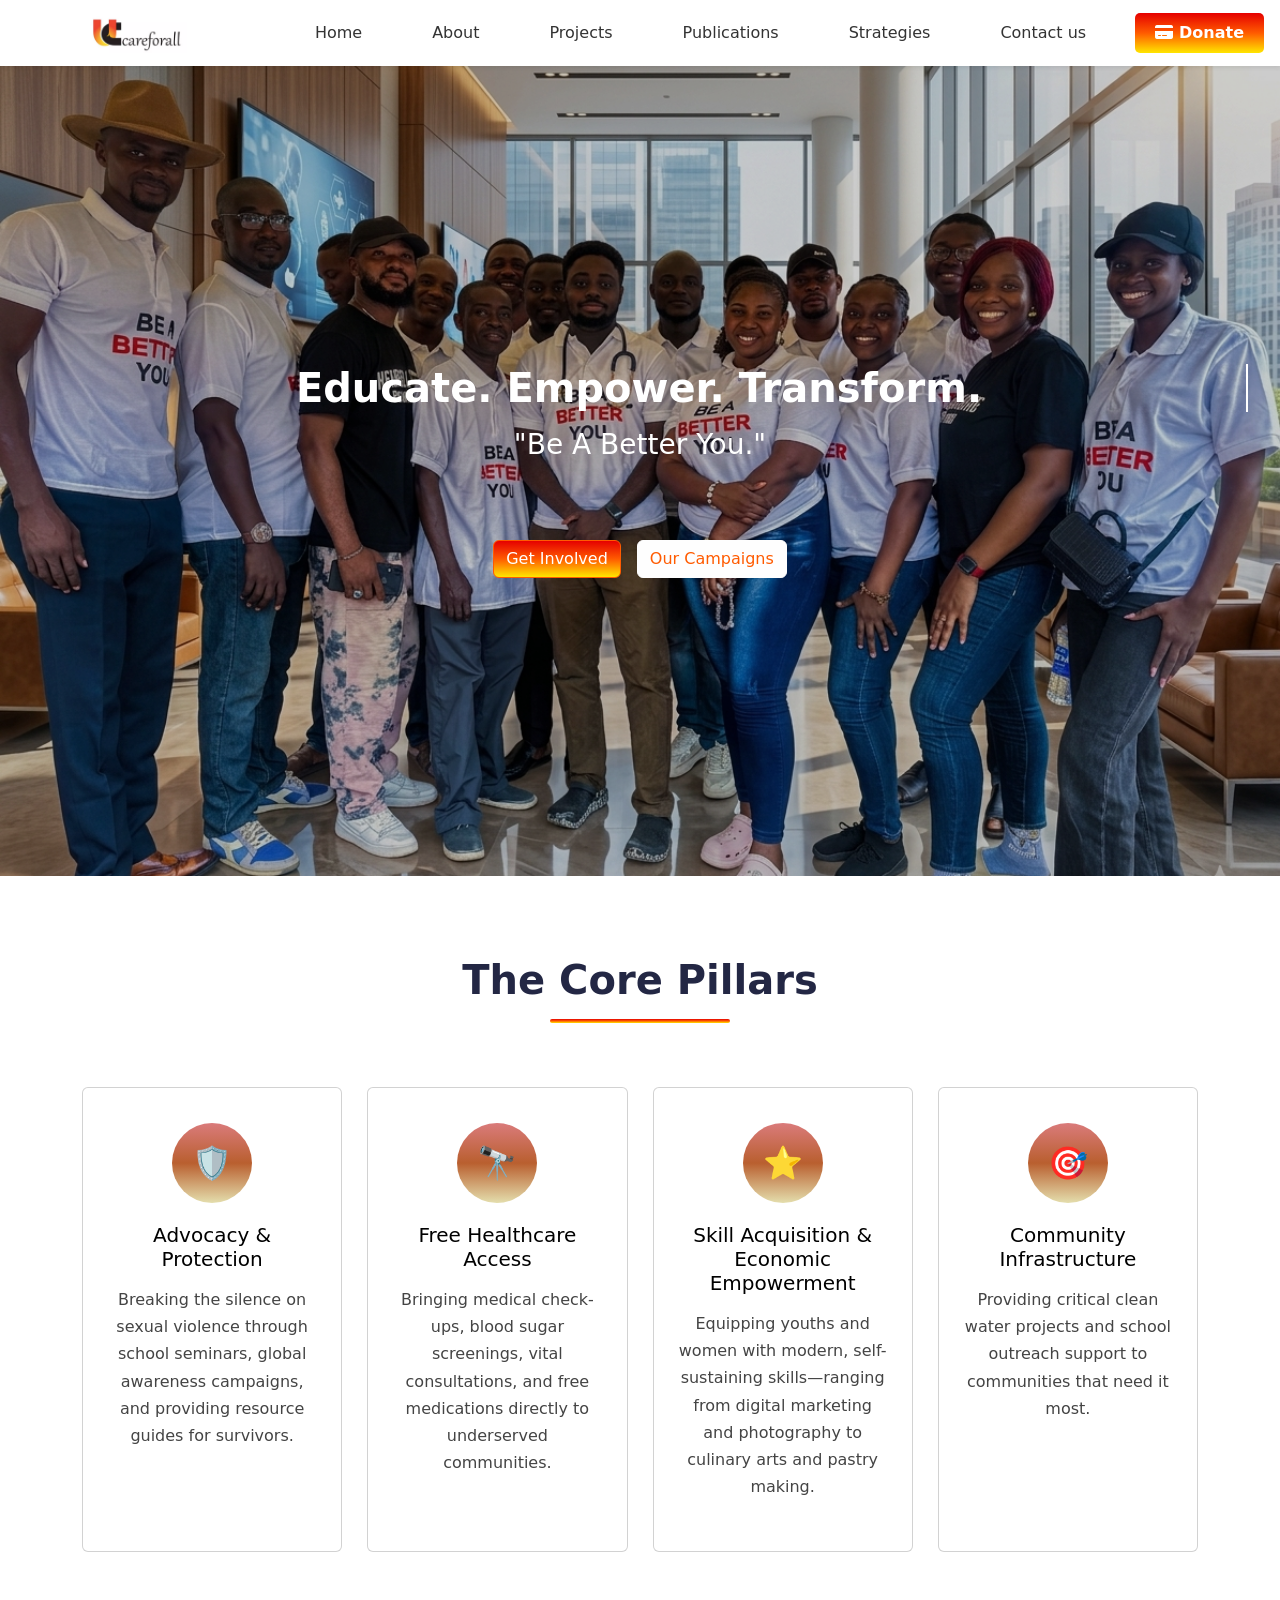
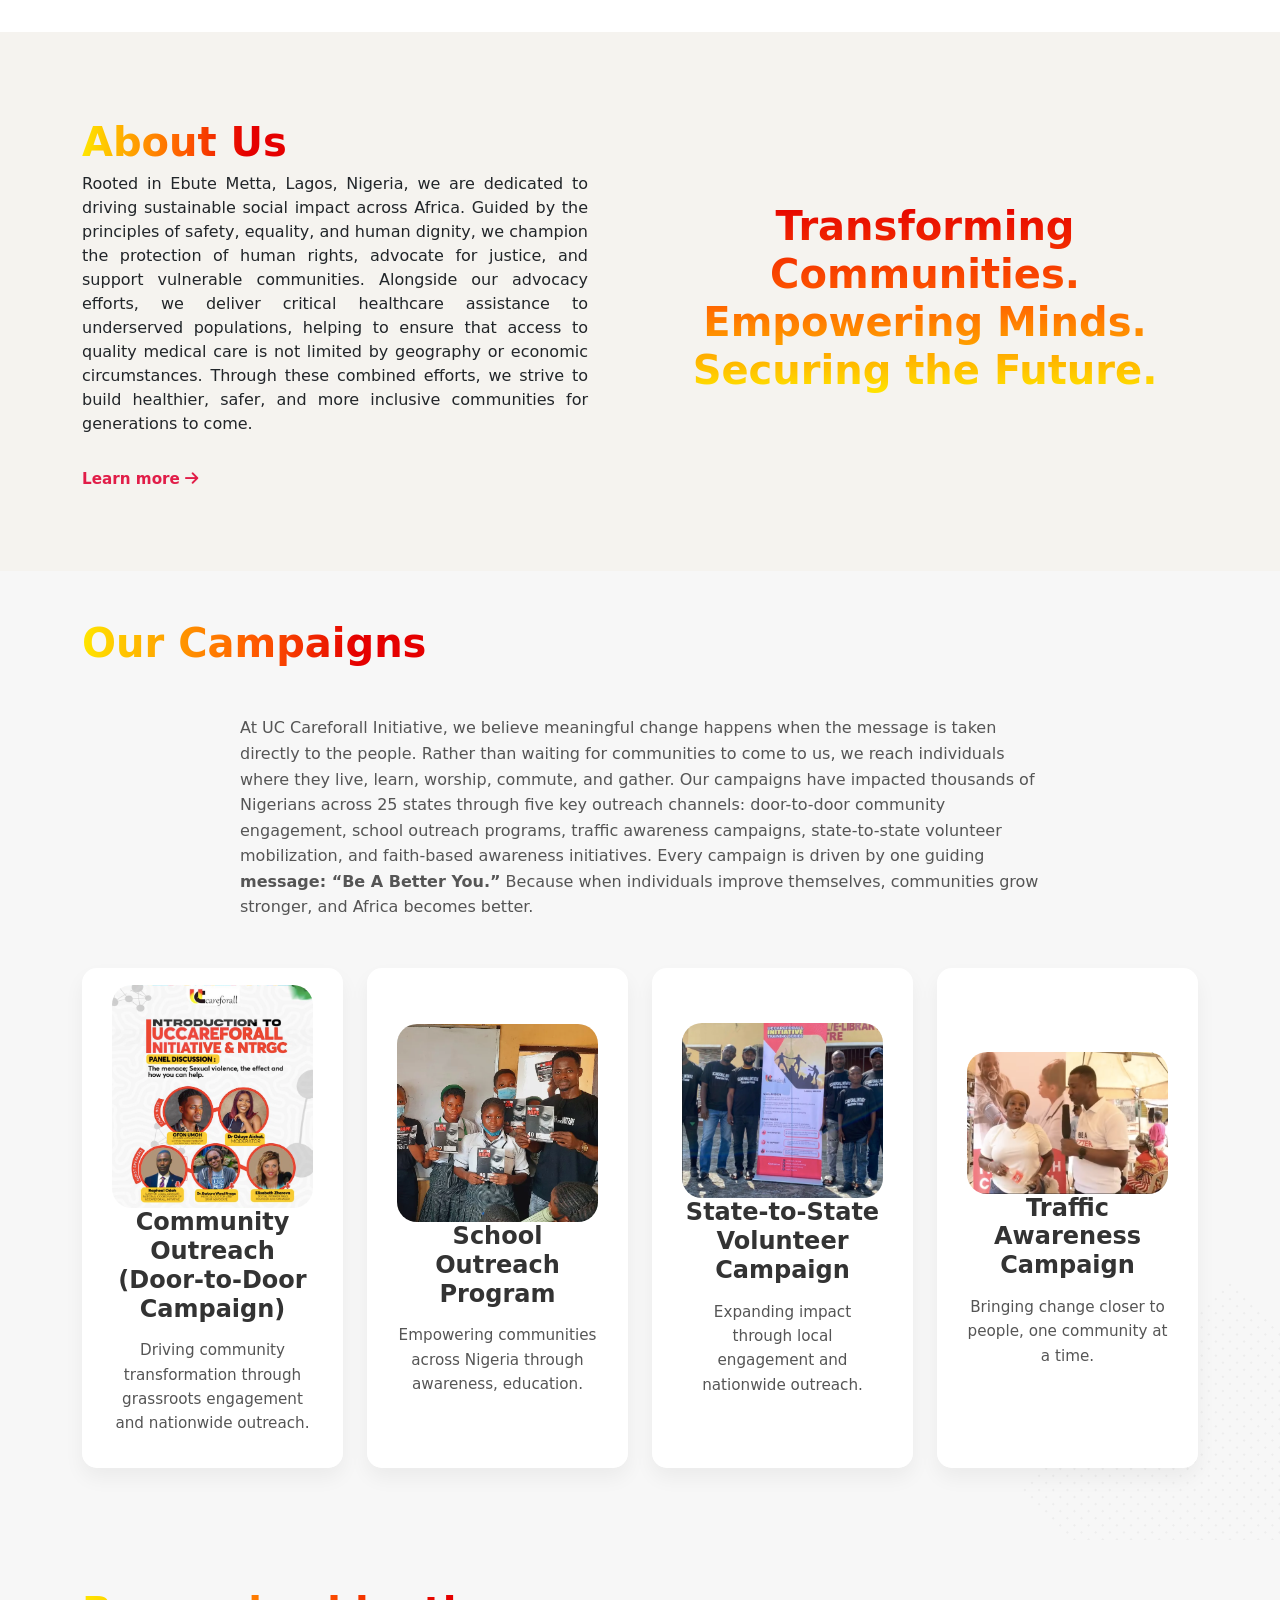
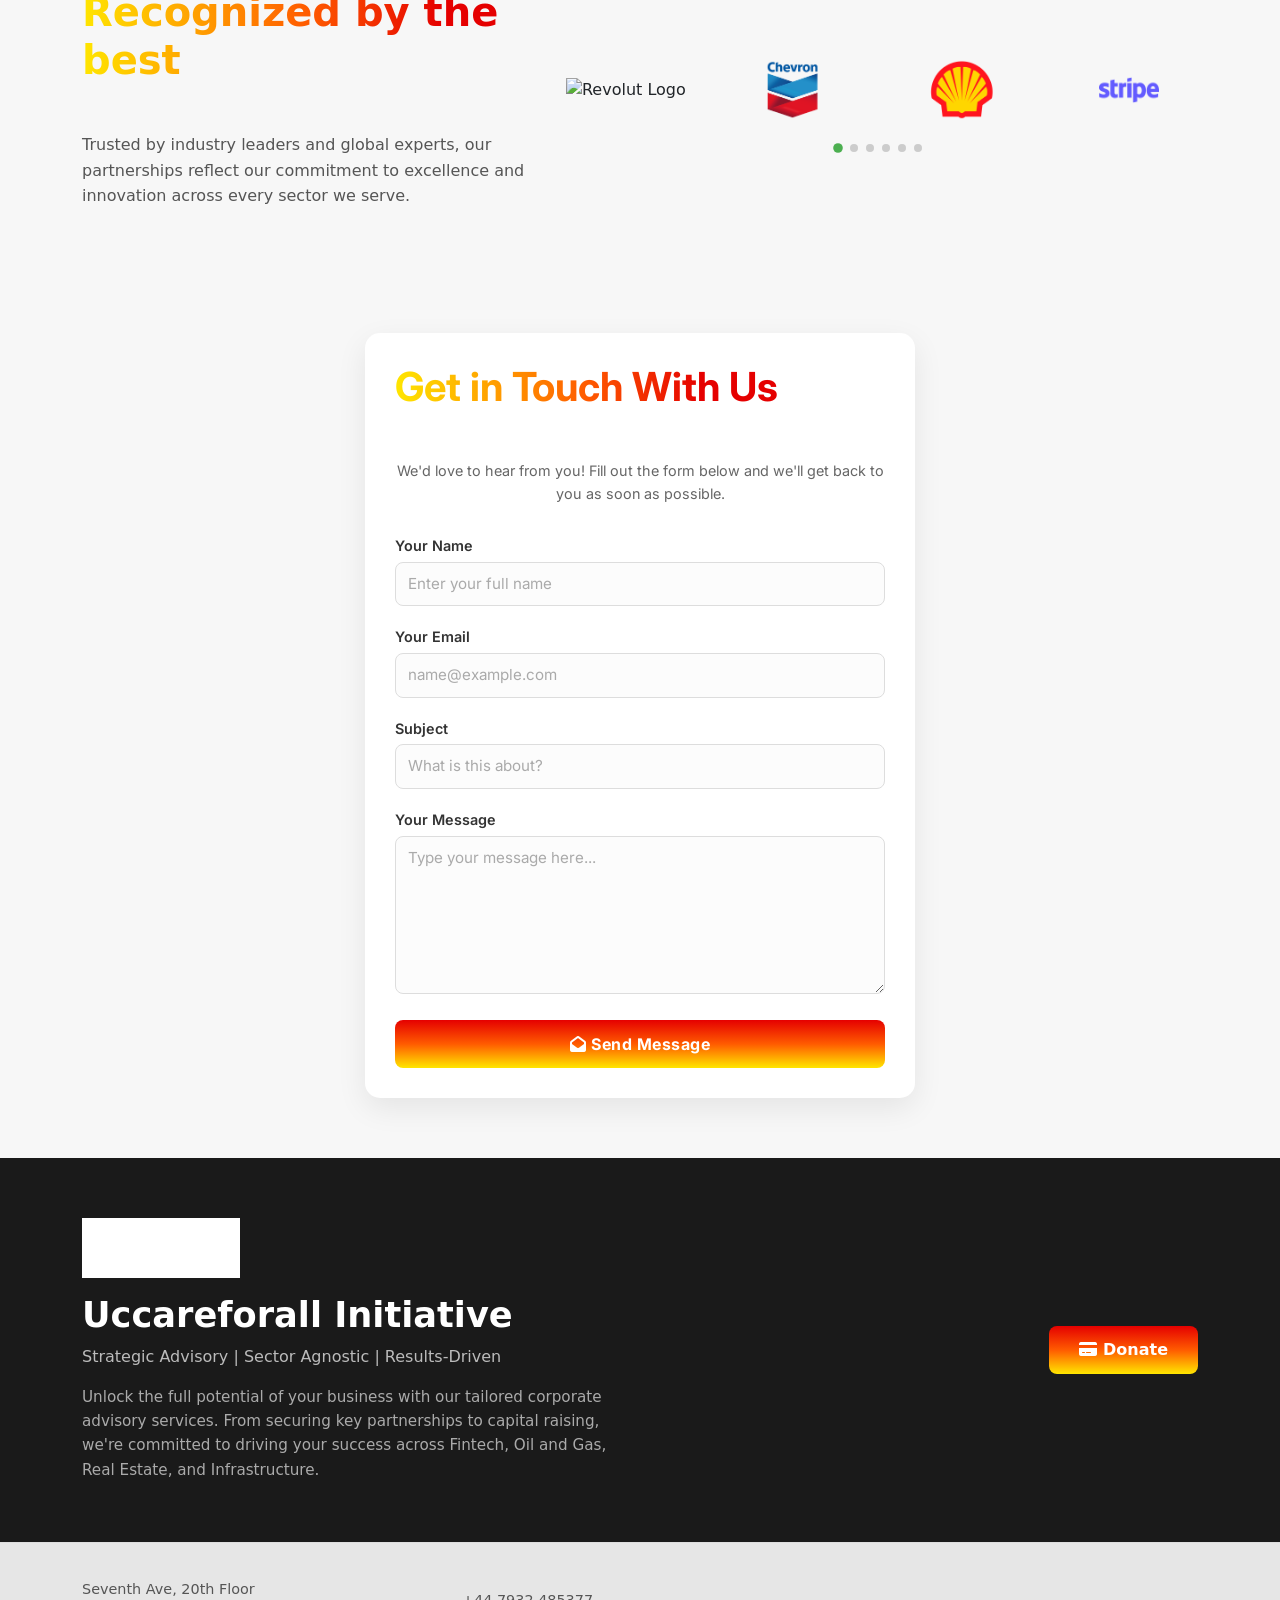
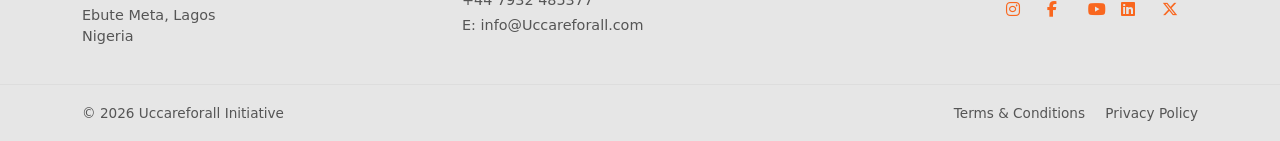
==== index.html @ 4bcb8eb2 "Initial commit" ====
<!DOCTYPE html>
<html lang="en">
<head>
  <meta charset="UTF-8" />
  <meta name="viewport" content="width=device-width, initial-scale=1.0" />
  <title>Uccareforall initiative</title>
  <link rel="stylesheet" href="./assets/css/uccare.css">
  <link href="https://cdn.jsdelivr.net/npm/bootstrap@5.3.3/dist/css/bootstrap.min.css" rel="stylesheet">
  <link href="https://fonts.googleapis.com/css2?family=Inter:wght@400;600;700&display=swap" rel="stylesheet">
  <link rel="stylesheet" href="https://cdnjs.cloudflare.com/ajax/libs/font-awesome/6.5.2/css/all.min.css" integrity="sha512-SnH5WK+bZxgPHs44uWIX+LLJAJ9/2PkPKZ5QiAj6Ta86w+fsb2TkcmfRyVX3pBnMFcV7oQPJkl9QevSCWr3W6A==" crossorigin="anonymous" referrerpolicy="no-referrer" />
  <style>
  </style>
</head>
<body>
   <nav class="navbar navbar-expand-lg navbar-light bg-white shadow-sm sticky-top position-relative">
    <div class="container">
      <a class="navbar-brand" href="#">
        <img src="assets/images/uc-logo.png" alt="Uccareforall Logo">
      </a>
      <button class="navbar-toggler" type="button" data-bs-toggle="collapse" data-bs-target="#navbarNav" aria-controls="navbarNav" aria-expanded="false" aria-label="Toggle navigation">
        <span class="navbar-toggler-icon"></span>
      </button>
      <div class="collapse navbar-collapse" id="navbarNav">
        <ul class="navbar-nav mx-auto mb-2 mb-lg-0">
          <li class="nav-item"><a class="nav-link" href="#">Home</a></li>
          <li class="nav-item"><a class="nav-link" href="./pages/about-us.html">About</a></li>
          <li class="nav-item"><a class="nav-link" href="./pages/projects.html">Projects</a></li>
          <li class="nav-item"><a class="nav-link" href="#">Publications</a></li>
          <li class="nav-item"><a class="nav-link" href="#">Strategies</a></li>
          <li class="nav-item"><a class="nav-link" href="#">Contact us</a></li>
          
        </ul>
      </div>
      <div class="navbar-right d-none d-lg-block">
        <a href="#" class="btn btn-danger"><i class="fa fa-credit-card" aria-hidden="true" style="color: #fff;" ></i> Donate</a>
      </div>
    </div>
  </nav>

  <section class="hero d-flex flex-column justify-content-center align-items-center">
    <h1>Educate. Empower. Transform.</h1>
    <h3>"Be A Better You."</h3>
    <!-- <p>Building resilient, safe, and empowered communities across Africa through advocacy, healthcare, and sustainable skill acquisition.</p> -->
    <div class="d-flex gap-3" style="margin-top: 70px;">
      <a href="#" class="btn btn-primary">Get Involved</a>
      <a href="#" class="btn btn-outline-primary">Our Campaigns</a>
    </div>
  </section>

  <!-- Core Pillars --> 

<section class="goals-section">
    <div class="container">

        <h2 class="section-title">
            The Core Pillars
        </h2>

        <div class="cards-grid">

            <div class="card">
                <div class="icon">🛡️</div>
                <h3 class="core-head">Advocacy & Protection</h3>
                <p>
                    Breaking the silence on sexual violence through school seminars,
                     global awareness campaigns, and providing resource guides for survivors.
                </p>
            </div>

            <div class="card">
                <div class="icon">🔭</div>
                <h3 class="core-head">Free Healthcare Access</h3>
                <p>
                   Bringing medical check-ups, blood sugar screenings, vital consultations, 
                   and free medications directly to underserved communities.
                </p>
            </div>

            <div class="card">
                <div class="icon">⭐</div>
                <h3 class="core-head">Skill Acquisition & Economic Empowerment</h3>
               <p>
                    Equipping youths and women with modern, self-sustaining skills—ranging 
                    from digital marketing and photography to culinary arts and pastry making.
                </p>
            </div>

            <div class="card">
                <div class="icon">🎯</div>
                <h3 class="core-head">Community Infrastructure</h3>
                <p>
                    Providing critical clean water projects and 
                    school outreach support to communities that need it most.
                </p>
            </div>

        </div>

    </div>
</section>

<!-- About Section -->
<section class="about-us-section" id="about-us-section">
    <div class="container">
        <div class="row">
            <div class="col-lg-6 d-flex align-items-center">
                <div class="about-content">
                    <small class="about-title">About Us</small>   
                    <div id="initial-about-content"> 
                        <p class="about-text">
                            Rooted in Ebute Metta, Lagos, Nigeria, we are dedicated to driving sustainable social impact across Africa. Guided by the principles of safety, equality, and human dignity, 
                            we champion the protection of human rights, advocate for justice, and support vulnerable communities. Alongside our advocacy efforts, we deliver critical healthcare assistance to underserved populations, helping to ensure that access to quality medical care is not limited by geography or economic circumstances. Through these combined efforts, we strive to build healthier, safer, and more inclusive communities for generations to come.
                        </p>
                        <a href="./pages/about-us.html" class="learn-more-link" id="learn-more-btn">Learn more <i class="fas fa-arrow-right"></i></a>
                    </div>

                </div>
            </div>
            <div class="col-lg-6 d-flex align-items-center justify-content-center text-center about-pattern-column">
                <h2 class="gradient-text">Transforming Communities.<br>Empowering Minds.<br> Securing the Future.</h2>
                


            </div>
        </div>
    </div>
</section>

<section class="our-solutions-section py-5" id="Our-Solutions">
    <div class="container">
        <h2 class="our-services-title text-center">Our Campaigns</h2>
        <p class="solutions-description text-justify mx-auto mb-5">
           At UC Careforall Initiative, we believe meaningful change happens when the message is taken directly to the people. Rather than waiting for communities to come to us, we reach individuals where they live, learn, worship, commute, and gather.
Our campaigns have impacted thousands of Nigerians across 25 states through five key outreach channels: door-to-door community engagement, school outreach programs, traffic awareness campaigns, state-to-state volunteer mobilization, and faith-based awareness initiatives.
Every campaign is driven by one guiding <strong>message: “Be A Better You.”</strong> Because when individuals improve themselves, communities grow stronger, and Africa becomes better.
        </p>

        <div class="solutions-cards-grid row justify-content-center g-4">
           
            <div class="col-lg-3 col-md-6 mb-4">
                <div class="solution-card">
                    <div class="solution-card-inner">
                        <div class="solution-card-front">
                            <div class="solution-image-wrapper">
                                <img src="./assets/images/1.1.png" alt="Laptop Screen 1" class="solution-image">
                            </div>
                            <h3 class="solution-card-heading">Community Outreach (Door-to-Door Campaign)</h3>
                            <p class="solution-card-summary">
                                Driving community transformation through grassroots engagement and nationwide outreach.
                            </p>
                        </div>
                        <div class="solution-card-back">
                            <h3 class="solution-card-heading-back">Community Outreach</h3>
                            <p class="solution-card-detailed">
                              Our door-to-door community outreach brings awareness and education directly into homes. Field teams engage families and individuals within neighbourhoods, delivering impactful 
                              messages on violence prevention, personal development, and community empowerment.
                             No community is too remote, and no household is too small. We meet people where they are to create meaningful, personal connections that inspire change.
                            </p>
                            <!-- <a href="#" class="solution-learn-more-back">Learn More <i class="fas fa-arrow-right"></i></a> -->
                        </div>
                    </div>
                </div>
            </div>

            
            <div class="col-lg-3 col-md-6 mb-4">
                <div class="solution-card">
                    <div class="solution-card-inner">
                        <div class="solution-card-front">
                            <div class="solution-image-wrapper">
                                <img src="./assets/images/1.2.png" alt="Laptop Screen 2" class="solution-image">
                            </div>
                            <h3 class="solution-card-heading">School Outreach Program</h3>
                            <p class="solution-card-summary">
                               Empowering communities across Nigeria through awareness, education.
                            </p>
                        </div>
                        <div class="solution-card-back">
                            <h3 class="solution-card-heading-back">School Outreach Program</h3>
                            <p class="solution-card-detailed">
                                At UC Careforall, we believe that transformation begins with education. Our school outreach program delivers awareness, mentorship, and empowerment directly to students across Nigeria.
                                Each visit includes the distribution of essential learning materials such as school bags, books, pens, and educational 
                                resources—helping to equip students with the tools they need to learn, grow, and build a brighter future.
                            </p>
                            <!-- <a href="#" class="solution-learn-more-back">Learn More <i class="fas fa-arrow-right"></i></a> -->
                        </div>
                    </div>
                </div>
            </div>

            
            <div class="col-lg-3 col-md-6 mb-4">
                <div class="solution-card">
                    <div class="solution-card-inner">
                        <div class="solution-card-front">
                            <div class="solution-image-wrapper">
                                <img src="./assets/images/1.3.png" alt="Laptop Screen 3" class="solution-image">
                            </div>
                            <h3 class="solution-card-heading">State-to-State Volunteer Campaign</h3>
                            <p class="solution-card-summary">
                               Expanding impact through local engagement and nationwide outreach.
                            </p>
                        </div>
                        <div class="solution-card-back">
                            <h3 class="solution-card-heading-back">State-to-State Volunteer Campaign</h3>
                            <p class="solution-card-detailed">
                               This is one of our most ambitious initiatives. We mobilize and train volunteers across 25 states in Nigeria, 
                               equipping them with the tools and knowledge to carry the “Be A Better You” message back to their local communities.
                                United by a shared vision, these volunteers form a nationwide movement dedicated to positive change and social transformation.
                            </p>
                            <!-- <a href="#" class="solution-learn-more-back">Learn More <i class="fas fa-arrow-right"></i></a> -->
                        </div>
                    </div>
                </div>
            </div>

            <!-- Solution Card 4: Example (You can add more as needed) -->
            <div class="col-lg-3 col-md-6 mb-4">
                <div class="solution-card">
                    <div class="solution-card-inner">
                        <div class="solution-card-front">
                            <div class="solution-image-wrapper">
                                <img src="./assets/images/1.5.png" alt="Laptop Screen 4" class="solution-image">
                            </div>
                            <h3 class="solution-card-heading">Traffic Awareness Campaign</h3>
                            <p class="solution-card-summary">
                               Bringing change closer to people, one community at a time.
                            </p>
                        </div>
                        <div class="solution-card-back">
                            <h3 class="solution-card-heading-back">Traffic Awareness Campaign</h3>
                            <p class="solution-card-detailed">
                               Our traffic awareness campaign takes our message to the streets, engaging commuters, motorists, and pedestrians at busy intersections across Nigerian cities.
                               Through direct engagement, we spread awareness on violence prevention, civic responsibility, 
                                and community empowerment, reaching thousands of people daily with the “Be A Better You” message.
                            </p>
                            <a href="#" class="solution-learn-more-back">Learn More <i class="fas fa-arrow-right"></i></a>
                        </div>
                    </div>
                </div>
            </div>

        </div>
    </div>
</section>



<!-- <section class="industries-we-serve-section py-5">
    <div class="custom-content-wrapper">
         <small class="text-uppercase text-muted industries-badge">Industries We Serve</small>
        <div class="text-center mb-5">
           
            <h2 class="our-services-title">Strategic Partnerships Across Sectors</h2>
        </div>

        <div class="industry-cards-grid-layout" id="industryCardsContainer">
            <div class="industry-card">
                <img src="assets/images/oil-and-gas.jpg" alt="Real Estate Icon" class="industry-icon">
                <span class="industry-name">Oil and Gas</span>
            </div>
            <div class="industry-card">
                <img src="assets/images/mining.jpeg" alt="Real Estate Icon" class="industry-icon">
                <span class="industry-name">Mining</span>
            </div>
            <div class="industry-card">
                <img src="assets/images/real-estate.jpg" alt="Real Estate Icon" class="industry-icon">
                <span class="industry-name">Real Estate</span>
            </div>
            <div class="industry-card">
                <img src="assets/images/fintech.jpg" alt="Fintech Icon" class="industry-icon">
                <span class="industry-name">Fintech</span>
            </div>
            <div class="industry-card">
                <img src="assets/images/Logistics-Infras.jpg" alt="Infrastructure Icon" class="industry-icon">
                <span class="industry-name">Logistics & Infrastructure</span>
            </div>
            <div class="industry-card">
                <img src="assets/images/Renewables.jpeg" alt="Infrastructure Icon" class="industry-icon">
                <span class="industry-name">Renewables</span>
            </div>
        </div>

        <div class="text-center mt-5">
            <a href="#" class="sector-agnostic-link">Our Sector-Agnostic Approach</a>
        </div>
    </div>
</section> -->





<!--  -->

<section class="recognized-by-best-section py-5">
    <div class="container">
        <div class="row align-items-center">
            <div class="col-lg-5 text-section mb-4 mb-lg-0">
                
                <h2 class="our-services-title">Recognized by the best</h2>
                <p class="recognized-description">
                    Trusted by industry leaders and global experts, our partnerships reflect our commitment to excellence
                    and innovation across every sector we serve.
                </p>
            </div>
            <div class="col-lg-7 carousel-section">
                <div class="logo-carousel">
                    <div class="carousel-item-logo">
                        <img src="assets/images/revolute.png" alt="Revolut Logo" class="img-fluid">
                    </div>
                    <div class="carousel-item-logo">
                        <img src="assets/images/Chevron-Logo.png" alt="Chevron Logo" class="img-fluid">
                    </div>
                    <div class="carousel-item-logo">
                        <img src="assets/images/Shell-Logo.png" alt="Shell Logo" class="img-fluid">
                    </div>
                    <div class="carousel-item-logo">
                        <img src="assets/images/stripe-logo.png" alt="Stripe Logo" class="img-fluid">
                    </div>
                    </div>
                <div class="carousel-dots d-flex justify-content-center mt-4">
                    <span class="dot active"></span>
                    <span class="dot"></span>
                    <span class="dot"></span>
                    <span class="dot"></span>
                    <span class="dot"></span>
                    <span class="dot"></span>
                </div>
            </div>
        </div>
    </div>
</section>

<section class="contact-us-section">
    <div class="contact-container">
        <h2 class="our-services-title">Get in Touch With Us</h2>
        <p class="contact-subtitle">We'd love to hear from you! Fill out the form below and we'll get back to you as soon as possible.</p>

        <form class="contact-form" action="#" method="POST">
            <div class="form-group">
                <label for="name">Your Name</label>
                <input type="text" id="name" name="name" placeholder="Enter your full name" required>
            </div>

            <div class="form-group">
                <label for="email">Your Email</label>
                <input type="email" id="email" name="email" placeholder="name@example.com" required>
            </div>

            <div class="form-group">
                <label for="subject">Subject</label>
                <input type="text" id="subject" name="subject" placeholder="What is this about?" required>
            </div>

            <div class="form-group">
                <label for="message">Your Message</label>
                <textarea id="message" name="message" rows="6" placeholder="Type your message here..." required></textarea>
            </div>

            <button type="submit" class="submit-button"><i class="fa fa-envelope-open" aria-hidden="true" style="color: #fff;"></i> Send Message</button>
        </form>
    </div>
</section>

<footer class="main-footer">
    <div class="container">
        <div class="row align-items-center">
            <div class="col-lg-8 footer-left-content">
                <img src="./assets/images/uc-logo.png" alt="Uccareforall Logo" class="footer-logo mb-3">
                <h4 class="footer-company-name mb-2">Uccareforall Initiative</h4>
                <p class="footer-tagline mb-3">Strategic Advisory | Sector Agnostic | Results-Driven</p>
                <p class="footer-description mb-4 mb-lg-0">
                    Unlock the full potential of your business with our tailored corporate advisory services.
                    From securing key partnerships to capital raising, we're committed to driving your success
                    across Fintech, Oil and Gas, Real Estate, and Infrastructure.
                </p>
            </div>
             <div class="col-lg-4 footer-right-content d-flex justify-content-center justify-content-lg-end">
                <button class=" footer-schedule-btn"><i class="fa fa-credit-card" aria-hidden="true" style="color: #fff;" ></i> Donate</button>
            </div> 

        
        </div>
    </div>
</footer>

<div class="sub-footer">
    <div class="container">
        <div class="row align-items-center py-3">
            <div class="col-md-4 mb-3 mb-md-0">
                <p class="footer-contact-info mb-1">Seventh Ave, 20th Floor</p>
                <p class="footer-contact-info mb-0">Ebute Meta, Lagos</p>
                <p class="footer-contact-info mb-0">Nigeria</p>
            </div>
            <div class="col-md-4 mb-3 mb-md-0">
                <p class="footer-contact-info mb-1">+44 7932 485377</p>
                <p class="footer-contact-info mb-0">E: info@Uccareforall.com</p>
            </div>
            <div class="col-md-4 d-flex justify-content-center justify-content-md-end">
               <div class="social-icons">
                <a href="#" class="social-icon-link me-2"><i style="color: #f9671f;" class="fa-brands fa-instagram"></i></a>
                    <a href="#" class="social-icon-link me-2"><i style="color: #f9671f;" class="fa-brands fa-facebook-f"></i></a>
                    <a href="#" class="social-icon-link"><i style="color: #f9671f;;" class="fa-brands fa-youtube"></i></a>
                    <a href="#" class="social-icon-link me-2"><i style="color:#f9671f; " class="fa-brands fa-linkedin"></i></a>
                    <a href="#" class="social-icon-link me-2"><i style="color: #f9671f;;" class="fa-brands fa-x-twitter"></i></a> 
                    
                </div>
            </div>
        </div>
    </div>
</div>

<div class="copyright-bar">
    <div class="container d-flex flex-column flex-md-row justify-content-between align-items-center py-2">
        <p class="mb-0">&copy; <span id="year"></span> Uccareforall Initiative</p>
        <p class="mb-0">
            <a href="#" class="copyright-link me-3">Terms & Conditions</a>
            <a href="#" class="copyright-link">Privacy Policy</a>
        </p>
    </div>
</div>

  <script src="https://cdn.jsdelivr.net/npm/bootstrap@5.3.3/dist/js/bootstrap.bundle.min.js"></script>
  <script src="./assets/Js/script.js"></script> 
</body>
</body>
</html>
---- assets/css/uccare.css ----
html {
    scroll-behavior: smooth;
}

body {
      font-family: 'Inter', sans-serif;
      background: #fefefe;
      color: #333;
    }
    .navbar-brand img {
      height: 40px;
    }
    .hero {
      position: relative;
      background: url('../images/uc-medical/hero-1.png') center/cover no-repeat;
      color: white;
      text-align: center;
      padding: 10rem 2rem;
      min-height: 90vh;
      z-index: 1;
    }
       .hero::before {
      content: "";
      position: absolute;
      top: 0;
      left: 0;
      right: 0;
      bottom: 0;
      background: rgba(0, 0, 0, 0.2);
      z-index: -1;
    }
    .hero h1 {
      font-size: 2.5rem;
      font-weight: 700;
      margin-bottom: 1rem;
      white-space: nowrap;
      overflow: hidden;
      border-right: .05em solid white;
      width: 0;
      animation: typing 4s steps(50, end) forwards, blink-caret .75s step-end 4s 5;
    }
    @keyframes typing {
      from { width: 0 }
      to { width: 100% }
    }
    @keyframes blink-caret {
      0%, 100% { border-color: transparent }
      50% { border-color: white; }
    }
    .hero p {
      font-size: 1.1rem;
      max-width: 600px;
      margin: 0 auto 2rem auto;
    }
    .hero .btn-primary {
     background: linear-gradient(to bottom, #E50000 0%, #FF5B00 50%, #FFE600 100%);
      border-color: #FF5B00;
    }
    .hero .btn-primary:hover {
      background-color: black;
      border-color: #FF5B00;

    }
    .hero .btn-outline-primary {
      background-color: #fefefe;
      border-color: #fefefe;
      color: #FF5B00;
    }
    .hero .btn-outline-primary:hover {
      background-color: #FF5B00;
      color: white;
      border-color: #fefefe;

    }
    .navbar-collapse {
      justify-content: center;
    }
    .navbar-nav {
      gap: 1.5rem;
    }
    .navbar-right {
      position: absolute;
      right: 1rem;
    }

    /* Navbar Styling */
.navbar {
    padding-top: 15px; /* Adjust padding as needed */
    padding-bottom: 15px; /* Adjust padding as needed */
}

.navbar-brand img {
    height: 40px; /* Adjust your logo height */
}

/* Navbar links */
.navbar-nav .nav-item .nav-link {
    font-size: 1rem; /* Adjust font size as per your design */
    font-weight: 500; /* Medium weight for nav links */
    color: #333; /* Default link color (dark grey) */
    text-decoration: none; /* Remove default underline */
    position: relative; /* Essential for positioning pseudo-elements */
    display: inline-block; /* Essential for width calculation and margin/padding */
    padding: 8px 0; /* Add some vertical padding for space above/below underlines */
    margin: 0 15px; /* Horizontal spacing between nav items */
    transition: color 0.3s ease; /* Smooth color transition on hover */
}

/* Change color on hover */
.navbar-nav .nav-item .nav-link:hover {
    color: #FF5B00; /* Your brand red on hover */
}

/* Pseudo-elements for the animated lines */
.navbar-nav .nav-item .nav-link::after,
.navbar-nav .nav-item .nav-link::before {
    content: '';
    position: absolute;
    width: 100%;
    height: 2px; /* Thickness of the underline */
    background: linear-gradient(to right, #E50000 0%, #FF5B00 50%, #FFE600 100%); /* Gradient: your red to your green */
    
    transform: scaleX(0); /* Initially hidden */
    transition: transform 0.4s ease-out; /* Speed of the animation */
}

/* Bottom line */
.navbar-nav .nav-item .nav-link::after {
    bottom: 0; /* Place at the bottom of the link's padding box */
    left: 0;
    transform-origin: right; /* Starts expanding from the right */
}

/* Top line */
.navbar-nav .nav-item .nav-link::before {
    top: 0; /* Place at the top of the link's padding box */
    left: 0;
    transform-origin: left; /* Starts expanding from the left */
}

/* Animation on hover */
.navbar-nav .nav-item .nav-link:hover::after,
.navbar-nav .nav-item .nav-link:hover::before {
    transform: scaleX(1); /* Expands to full width */
}

/* Contact Us Button in Navbar */
.navbar-right .btn-danger {
    background: linear-gradient(to bottom, #E50000 0%, #FF5B00 50%, #FFE600 100%);
    color: #fff;
    padding: 8px 20px;
    border-radius: 5px;
    font-weight: 600;
    border: none;
    transition: background-color 0.3s ease;
}

.navbar-right .btn-danger:hover {
    background-color: #bf1a3e; /* Darker red on hover */
    color: #fff;
}

/* Responsive adjustments for Navbar */
@media (max-width: 991.98px) { /* For Bootstrap's 'lg' breakpoint and below */
    .navbar-nav {
        text-align: center; /* Center nav items when collapsed */
        margin-top: 15px;
        margin-bottom: 15px;
    }

    .navbar-nav .nav-item .nav-link {
        margin: 10px 0; /* Adjust vertical margin for stacked links */
        padding: 5px 0; /* Adjust vertical padding */
    }

    /* For collapsed menu, the underline might look better if it just appears
       or if you prefer to hide it, you can: */
    .navbar-nav .nav-item .nav-link::after,
    .navbar-nav .nav-item .nav-link::before {
        display: none; /* Hide animated underlines in collapsed menu */
    }

    .navbar-toggler:focus {
        box-shadow: none; /* Remove focus outline if desired */
    }
}


/* Mission statement  */

.container {
    width: min(1200px, 90%);
    margin: auto;
}

.goals-section {
    padding: 80px 0;
}

/* Header */
.section-title {
    text-align: center;
    font-size: 2.5rem;
    font-weight: 700;
    color: #232744;
    margin-bottom: 4rem;
    position: relative;
}

.section-title::after {
    content: "";
    width: 180px;
    height: 4px;
    background: linear-gradient(to bottom, #E50000 0%, #FF5B00 50%, #FFE600 100%);
    display: block;
    margin: 15px auto 0;
    border-radius: 10px;
}

/* Grid */

.cards-grid {
    display: grid;
    grid-template-columns: repeat(4, 1fr);
    gap: 25px;
}

@media (max-width: 992px) {
    .cards-grid {
        grid-template-columns: repeat(2, 1fr);
    }
}

@media (max-width: 576px) {
    .cards-grid {
        grid-template-columns: 1fr;
    }
}

/* Card */
.card {
    
    border: 1px solid #FF5B00;
    border-radius: 25px;
    padding: 35px 25px;
    text-align: center;
    /* background: linear-gradient(to bottom, #E50000 0%, #FF5B00 50%, #FFE600 100%); */
    transition: all 0.35s ease;
    cursor: pointer;
    /* color: grey; */
}

.card:hover {
    transform: translateY(-20px);
    box-shadow: 0 15px 25px rgba(0,0,0,0.12);
    background: linear-gradient(to bottom, #E50000 0%, #FF5B00 50%, #FFE600 100%); 
    /* background: #e8ebf4; */
    color: #fff;
}

.card:hover h3,
.card:hover p {
    color: inherit;
}

.card:hover h3{
    font-weight: 700;
}

.icon {
    width: 80px;
    height: 80px;
    margin: 0 auto 20px;
    border-radius: 50%;
    background: linear-gradient(to bottom, #da7b7b 0%, #b95f2f 50%, #e4dead 100%); 

    display: flex;
    align-items: center;
    justify-content: center;

    font-size: 2rem;
}

.card h3 {
    margin-bottom: 15px;
    color: black;
    font-size: 20px;
}

.card p,
.card li {
    line-height: 1.7;
    color: #444;
}

.card ul {
    list-style: none;
}
/* About section */

.about-us-section {
    background-color: #f5f3ef; /* Light beige background as in your original design */
    padding: 80px 0;
    position: relative; /* Keep this */
    overflow: hidden; /* Keep this */
}

/* Ensure the left content column doesn't have a background pattern */
.about-content {
    padding-right: 40px; /* Space between text and heading */
    /* Make sure no background-image, background-size, etc. here */
}

/* Now, target the right column for the dotted pattern */
.about-pattern-column {
    position: relative; /* Allows absolute positioning of the pattern within it */
    overflow: hidden; /* Ensures pattern doesn't spill out */
    background-color: transparent; /* Ensure no solid background here if pattern needs to show */
    display: flex; /* Keep for centering heading */
    align-items: center; /* Keep for centering heading */
    justify-content: center; /* Keep for centering heading */
    text-align: center; /* Keep for centering heading */
}

.about-pattern-column::before { /* Use a pseudo-element for the background pattern */
    content: "";
    position: absolute;
    /* Adjust these values to position the pattern */
    bottom: -100px;
    right: -100px;
    width: 400px;
    height: 400px; 
    background-image: url('assets/images/about__.png'); 
    background-repeat: no-repeat;
    background-size: contain; 
    opacity: 0.3; 
    z-index: 0; 
    pointer-events: none; 

}

@media (max-width: 768px) {
    .about-gallery {
        height: auto;
        display: grid;
        gap: 15px;
    }

    .about-gallery img {
        position: static;
        width: 100%;
        height: 250px;
    }
}


.about-heading {
    font-size: 3.2rem;
    font-weight: 700;
    color: #e11d48;
    line-height: 1.2;
    margin: 0;
    position: relative; /* Important: Make the heading stack on top of the pseudo-element */
    z-index: 1; /* Ensure heading is above the pattern */
}

.about-gallery {
    position: relative;
    width: 100%;
    max-width: 500px;
    height: 450px;
}

.about-gallery img {
    position: absolute;
    object-fit: cover;
    border-radius: 15px;
    box-shadow: 0 10px 25px rgba(0,0,0,.15);
    transition: all .4s ease;
}

/* Main image */
.img-one {
    width: 280px;
    height: 350px;
    top: 0;
    left: 0;
    z-index: 1;
}

/* Top right image */
.img-two {
    width: 220px;
    height: 180px;
    top: 30px;
    right: 0;
    z-index: 2;
}

/* Bottom right image */
.img-three {
    width: 240px;
    height: 200px;
    bottom: 0;
    right: 20px;
    z-index: 3;
}

.about-gallery img:hover {
    transform: translateY(-10px);
}


.learn-more-link {
    color: #e11d48; /* Red color from your hero section buttons */
    text-decoration: none;
    font-weight: 600;
    position: relative;
}

.learn-more-link::after {
    content: '';
    position: absolute;
    left: 0;
    bottom: -2px;
    width: 100%;
    height: 1px;
    background-color: #e11d48;
    transform: scaleX(0);
    transform-origin: bottom left;
    transition: transform 0.3s ease-out;
}

.learn-more-link:hover::after {
    transform: scaleX(1);
}



.about-heading {
    font-size: 3.2rem; /* Adjust as needed for responsiveness */
    font-weight: 700;
    color: #e11d48; /* Green color from the image, adjust if needed */
    line-height: 1.2;
    margin: 0; /* Remove default margin */
}

.about-title{
    background: linear-gradient(
        to left,
        #E50000 20%,
        #FF5B00 50%,
        #FFE600 100%
    );

    -webkit-background-clip: text;
    -webkit-text-fill-color: transparent;

    background-clip: text;
    color: transparent;
    font-size: 40px;
    font-weight: 600;
}

.gradient-text {
    background: linear-gradient(
        to bottom,
        #E50000 0%,
        #FF5B00 50%,
        #FFE600 100%
    );

    -webkit-background-clip: text;
    -webkit-text-fill-color: transparent;

    background-clip: text;
    color: transparent;
    font-size: 40px;
    font-weight: 600;
}

.our-services-title {
      background: linear-gradient(
        to left,
        #E50000 20%,
        #FF5B00 50%,
        #FFE600 100%
    );

    -webkit-background-clip: text;
    -webkit-text-fill-color: transparent;

    background-clip: text;
    color: transparent;
    font-size: 40px;
    font-weight: 600;
    
}

.about-text{
    text-align: justify;
}

/* Responsive adjustments */
@media (max-width: 991.98px) {
    .about-content {
        padding-right: 0;
        margin-bottom: 40px; /* Space between content and heading on smaller screens */
        text-align: center;
        background-image: none; /* Remove background image on smaller screens if it doesn't fit well */
        padding-top: 0;
        padding-bottom: 0;
    }

    .about-heading {
        font-size: 2.5rem;
        text-align: center;
    }
}

@media (max-width: 767.98px) {
    .about-us-section {
        padding: 60px 0;
    }

    .about-heading {
        font-size: 2rem;
    }

     .about-text {
        font-size: 1rem;
        text-align: justify;
    }
}


/* Our Services Section */


.our-services-section {
    background-color: #fff; /* White background for the section */
    padding-top: 80px;
    padding-bottom: 80px;
}

.our-services-title {
    font-size: 2.5rem;
    font-weight: 700;
    color: #e11d48; 
    margin-bottom: 3rem;
    position: relative; /* Essential for positioning the pseudo-elements */
    display: inline-block; /* Essential for the width calculation of pseudo-elements */
    /* Center the inline-block element if it's the only content in its parent */
    margin-left: auto;
    margin-right: auto;
    /* Prevent default text decoration if any */
    text-decoration: none;
}

.our-services-title::after,
.our-services-title::before {
    content: '';
    position: absolute;
    width: 100%;
    height: 2px; /* Thickness of the underline */
    background: linear-gradient(to right, #e11d48, #4CAF50); /* Gradient: your red to your green */
    /* Adjust these colors as needed. The example had #ff0000 and #00ffff */
    
    transform: scaleX(0);
    transition: transform 0.4s ease-out; /* Speed of the animation */
}

/* Bottom line */
.our-services-title::after {
    bottom: -5px; /* Distance from the text */
    left: 0;
    transform-origin: right; /* Starts expanding from the right */
}

/* Top line */
.our-services-title::before {
    top: -5px; /* Distance from the text */
    left: 0;
    transform-origin: left; 
}


.our-services-title:hover::after,
.our-services-title:hover::before {
    transform: scaleX(1); 
}

/* If you want the animation to be present *always* (not just on hover), you'll need to use a different approach,
   perhaps triggering it with JavaScript or an initial animation keyframe.
   Given the "hover" context of your example, I'm sticking to a hover effect. */


/* ... (rest of your existing .service-card, .service-icon, etc. styles) ... */

/* Responsive adjustments */
@media (max-width: 767.98px) {
    .our-services-title {
        font-size: 2rem;
        /* Adjust positioning for smaller screens if needed */
        margin-bottom: 2rem;
    }
}
/* .our-services-section {
    background-color: #fff; 
    padding-top: 80px;
    padding-bottom: 80px;
}

.our-services-title {
    font-size: 2.5rem;
    font-weight: 700;
    color: #e11d48; 
    margin-bottom: 3rem;
} */

.service-card {
    border-radius: 15px; /* Rounded corners */
    box-shadow: 0 4px 20px rgba(0, 0, 0, 0.05); /* Subtle shadow */
    padding: 2.5rem; /* Internal padding */
    transition: transform 0.4s ease-out, box-shadow 0.4s ease-out; /* Smooth transition for 3D effect */
    perspective: 1000px; /* Establishes a 3D context for children */
    transform-style: preserve-3d; /* Children elements will participate in 3D space */
    position: relative; /* IMPORTANT: Needed for the absolute positioning of ::before */
    z-index: 1; /* Ensure cards are above any background patterns */
    display: flex;
    flex-direction: column;
    justify-content: flex-start; /* Align content to the top */
    align-items: flex-start; /* Align content to the left */
    text-align: left; /* Text alignment */
    overflow: hidden; /* IMPORTANT: Hides the ::before pseudo-element until it moves into view */
}

/* Add the shimmer effect pseudo-element */
.service-card::before {
    content: '';
    position: absolute;
    width: 100%; /* Or set a fixed width if you want a narrower shimmer band */
    height: 100%; /* Or set a fixed height */
    /* Adjust this gradient for the desired shimmer appearance */
    background: linear-gradient(45deg, transparent, rgba(255,255,255,0.15), transparent); /* Adjust alpha for intensity */
    top: -100%; /* Start off-screen */
    left: -100%; /* Start off-screen */
    transition: all 0.5s ease; /* Speed of the shimmer movement */
    z-index: 2; /* Make sure it's above the card content but below the main hover effect */
    pointer-events: none; /* Allows clicks to pass through */
}

.service-card:hover::before {
    top: 100%; /* End position */
    left: 100%; /* End position */
}


/* Card background colors */
.service-card-green {
    background-color: #F0F0F0; /* Light green from the image */
}

.service-card-gray {
    background-color: #F0F0F0; /* Light gray from the image */
}

/* 3D Flip Effect on Hover */
.service-card:hover {
    transform: rotateY(15deg) rotateX(5deg) scale(1.02); /* Subtle 3D rotation and slight scale */
    box-shadow: 0 10px 40px rgba(0, 0, 0, 0.15); /* More pronounced shadow on hover */
    /* The shimmer effect is handled by ::before, so no change here */
}

.service-icon img {
    width: 60px; /* Icon size */
    height: 60px; /* Icon size */
    object-fit: contain;
    /* Apply filter to change color if icons are not naturally red/pink */
    filter: invert(18%) sepia(93%) saturate(5428%) hue-rotate(338deg) brightness(97%) contrast(98%); /* Example: converts to a reddish hue */
    /* You might need to adjust this filter or provide actual red icons */
    margin-bottom: 1.5rem; /* Space below icon */
}

.service-title {
    font-size: 1.6rem; /* Adjust title size */
    font-weight: 700;
    color: #333;
    margin-bottom: 1rem;
    line-height: 1.3;
}

.service-description {
    font-size: 0.95rem; /* Adjust description size */
    color: #555;
    line-height: 1.7;
    margin-bottom: 1.5rem; /* Space before learn more link */
}

.learn-more-link-dark {
    color: #e11d48; /* Your brand red color */
    text-decoration: none;
    font-weight: 600;
    position: relative;
    display: inline-block; /* Essential for padding/margin */
}

.learn-more-link-dark::after {
    content: '';
    position: absolute;
    left: 0;
    bottom: -2px;
    width: 100%;
    height: 1px;
    background-color: #e11d48;
    transform: scaleX(0);
    transform-origin: bottom left;
    transition: transform 0.3s ease-out;
}

.learn-more-link-dark:hover::after {
    transform: scaleX(1);
}

/* Responsive adjustments */
@media (max-width: 991.98px) {
    .service-card {
        padding: 2rem; /* Adjust padding for smaller screens */
    }
    .service-title {
        font-size: 1.4rem;
    }
    .service-description {
        font-size: 0.9rem;
    }
}

@media (max-width: 767.98px) {
    .our-services-title {
        font-size: 2rem;
    }
    .service-card {
        padding: 1.5rem;
    }
    .service-icon img {
        width: 50px;
        height: 50px;
    }
    .service-title {
        font-size: 1.3rem;
    }
}


/* Why choose us */
/* Why Choose Us Section */
.why-choose-us-section {
    background-color: #D1D8D2; /* Greenish-gray background from the image */
    padding-top: 80px;
    padding-bottom: 80px;
    position: relative; /* Needed for any absolute positioning within */
    overflow: hidden; /* Prevent overflow of decorative elements */
}

.strategic-partner-badge {
    display: inline-block;
    background-color: #B2B9B3; /* Darker grey for the badge */
    color: #fff;
    padding: 8px 20px;
    border-radius: 5px;
    font-size: 0.85rem;
    font-weight: 600;
    margin-bottom: 15px;
}

.why-choose-us-title {
    font-size: 2.8rem;
    font-weight: 700;
    color: #e11d48; /* Green color */
    margin-bottom: 4rem; /* Space before the advantage box */
}

.ekunua-advantage-container {
    position: relative;
    padding-bottom: 100px; /* Space for the connectors and boxes below */
}

.ekunua-advantage-box {
    background-color: #CED6CE; /* Lighter greenish-gray for the box */
    color: #333; /* Dark text */
    font-size: 1.2rem;
    font-weight: 600;
    padding: 15px 30px;
    border-radius: 25px; /* Pill shape */
    display: inline-block; /* Shrink to content size */
    margin: 0 auto; /* Center the box */
    position: relative;
    z-index: 10; /* Ensure it's above connectors */
    left: 50%;
    transform: translateX(-50%);
}

/* Connector Lines Styling */
.ekunua-advantage-connectors {
    position: absolute;
    top: 50px; /* Aligned with bottom of the advantage box */
    left: 0;
    right: 0;
    height: 100px; 
    /* background-color: rgba(0,0,0,0.1); /* For debugging position */
}

.ekunua-advantage-connectors::before,
.ekunua-advantage-connectors::after {
    content: '';
    position: absolute;
    background-color: #5C7063; 
    z-index: 5;
}

/* Vertical line down from advantage box */
.ekunua-advantage-connectors::before {
    top: 0;
    left: 50%;
    transform: translateX(-50%);
    width: 2px;
    height: 60px; 
}

/* Horizontal line connecting to vertical lines above feature boxes */
.ekunua-advantage-connectors::after {
    top: 60px; 
    left: 0;
    right: 0;
    height: 2px; 
}

/* Individual vertical lines above feature boxes */
.feature-boxes-row {
    position: relative;
    z-index: 10; 
    margin-top: 100px; 
}

.feature-boxes-row .col-lg-4:nth-child(1)::before,
.feature-boxes-row .col-lg-4:nth-child(2)::before,
.feature-boxes-row .col-lg-4:nth-child(3)::before {
    content: '';
    position: absolute;
    background-color: #5C7063; 
    width: 2px; 
    height: 40px; 
    top: -40px; 
    left: 50%;
    transform: translateX(-50%);
    z-index: 5;
}

/* Feature Box Styling */
.feature-box {
    background-color: #fff; 
    border-radius: 10px;
    box-shadow: 0 4px 15px rgba(0, 0, 0, 0.08); 
    text-align: left;
    position: relative; 
    z-index: 10; 
    display: flex;
    flex-direction: column;
    justify-content: space-between; 
}

.feature-box-title {
    font-size: 1.3rem;
    font-weight: 700;
    color: #333;
}

.feature-box-description {
    font-size: 0.95rem;
    color: #666;
    line-height: 1.6;
}

.view-more-link {
    color: #e11d48; 
    text-decoration: none;
    font-weight: 600;
    font-size: 0.9rem;
    transition: color 0.3s ease;
    padding-top: 10px; 
}

.view-more-link:hover {
    color: #e11d48;
}

.view-more-link span {
    font-size: 1.2rem; 
    font-weight: 700;
}

/* Responsive adjustments */
@media (max-width: 991.98px) {
    .ekunua-advantage-box {
        margin-bottom: 3rem;
    }

    .ekunua-advantage-connectors,
    .ekunua-advantage-connectors::before,
    .ekunua-advantage-connectors::after,
    .feature-boxes-row .col-lg-4::before {
        display: none; 
    }

    .why-choose-us-title {
        font-size: 2.2rem;
        margin-bottom: 3rem;
    }

    .feature-boxes-row {
        margin-top: 2rem; 
    }
}

@media (max-width: 767.98px) {
    .why-choose-us-title {
        font-size: 1.8rem;
    }
    .strategic-partner-badge {
        padding: 6px 15px;
        font-size: 0.8rem;
    }
    .ekunua-advantage-box {
        font-size: 1rem;
        padding: 10px 20px;
    }
    .feature-box-title {
        font-size: 1.2rem;
    }
    .feature-box-description {
        font-size: 0.85rem;
    }
}

/* Main Footer */
.main-footer {
    background-color: #1a1a1a; 
    color: #fff;
    padding: 60px 0; /* Vertical padding */
}

.main-footer .footer-logo {
    height: 60px; /* Adjust logo size */
    filter: brightness(0) invert(1); /* Makes the React logo white for dark background */
    /* If you have a colored Ekenua logo, remove this filter */
}

.footer-company-name {
    font-size: 2.2rem;
    font-weight: 700;
    color: #fff;
    margin-bottom: 0.5rem;
}

.footer-tagline {
    font-size: 1rem;
    color: #bbb;
    margin-bottom: 1.5rem;
}

.footer-description {
    font-size: 0.95rem;
    color: #aaa;
    line-height: 1.6;
    max-width: 550px; /* Limit width for readability */
}

.footer-schedule-btn {
    background: linear-gradient(to bottom, #E50000 0%, #FF5B00 50%, #FFE600 100%); 
    color: #fff;
    padding: 12px 30px;
    border-radius: 8px;
    font-weight: 600;
    border: none;
    transition: background-color 0.3s ease;
}

.footer-schedule-btn:hover {
    background-color: #ffffff; /* Darker red on hover */
    color: #000000; /* Ensure text remains white */
}


/* Sub Footer (Contact Info & Social) */
.sub-footer {
    background-color: #e6e6e6; /* Light grey background */
    color: #555;
    padding: 20px 0; /* Vertical padding */
    border-top: 1px solid #ddd; /* Subtle top border */
}

.footer-contact-info {
    font-size: 0.9rem;
    line-height: 1.5;
    color: #555;
}

.social-icons .social-icon-link {
    display: inline-block;
    width: 28px; /* Size of social icons */
    height: 28px;
    line-height: 1; /* For vertical alignment */
    transition: transform 0.2s ease;
}

.social-icons .social-icon-link img {
    width: 100%;
    height: 100%;
    object-fit: contain;
    /* Optional: Filter to recolor social icons if they are not already dark */
    /* filter: brightness(0) saturate(100%); /* Makes them black if they are white/light */
}

.social-icons .social-icon-link:hover {
    transform: translateY(-3px); /* Subtle lift on hover */
}


/* Copyright Bar */
.copyright-bar {
    background-color: #e6e6e6; /* Same light grey as sub-footer */
    color: #555;
    font-size: 0.85rem;
    padding: 10px 0;
    border-top: 1px solid #ddd; /* Separator line */
}

.copyright-bar .copyright-link {
    color: #555;
    text-decoration: none;
    transition: color 0.3s ease;
}

.copyright-bar .copyright-link:hover {
    color: #e11d48; /* Red on hover */
}


/* Responsive Adjustments for Footer */
@media (max-width: 991.98px) {
    .main-footer {
        padding: 40px 0;
        text-align: center;
    }
    .footer-left-content {
        margin-bottom: 30px;
    }
    .footer-logo {
        height: 50px;
    }
    .footer-company-name {
        font-size: 1.8rem;
    }
    .footer-tagline {
        font-size: 0.9rem;
    }
    .footer-description {
        font-size: 0.9rem;
        max-width: 100%; /* Remove max-width on smaller screens */
    }
    .footer-right-content {
        justify-content: center !important; /* Center button on smaller screens */
    }

    .sub-footer .col-md-4 {
        text-align: center;
    }
    .social-icons {
        justify-content: center; /* Center social icons */
    }
    .sub-footer .col-md-4:not(:last-child) {
        margin-bottom: 15px; /* Add space between stacked columns */
    }

    .copyright-bar .container {
        flex-direction: column; /* Stack items vertically */
        text-align: center;
    }
    .copyright-bar p {
        margin-bottom: 5px;
    }
}

@media (max-width: 767.98px) {
    .main-footer {
        padding: 30px 0;
    }
    .footer-logo {
        height: 45px;
    }
    .footer-company-name {
        font-size: 1.6rem;
    }
    .footer-tagline {
        font-size: 0.85rem;
    }
    .footer-description {
        font-size: 0.8rem;
    }
    .footer-schedule-btn {
        padding: 10px 25px;
        font-size: 0.9rem;
    }
    .sub-footer {
        padding: 15px 0;
    }
    .footer-contact-info {
        font-size: 0.8rem;
    }
    .social-icons .social-icon-link {
        width: 24px;
        height: 24px;
    }
    .copyright-bar {
        font-size: 0.75rem;
    }
}

/* Success Stories Section */
.success-stories-section {
    background-color: #f7f7f7; /* Light background from the image */
    padding-top: 80px;
    padding-bottom: 80px;
}

.success-stories-title {
    font-size: 2.5rem;
    font-weight: 700;
    color: #4CAF50; /* Green color for the title */
    margin-bottom: 3rem;
}

.success-story-card {
    background-color: #fff; /* White background for the cards */
    border-radius: 15px;
    box-shadow: 0 5px 25px rgba(0, 0, 0, 0.08); /* Subtle shadow for depth */
    overflow: hidden; /* Ensures image and content stay within rounded corners */
    transition: transform 0.3s ease, box-shadow 0.3s ease;
}

.success-story-card:hover {
    transform: translateY(-8px); /* Lift effect on hover */
    box-shadow: 0 12px 30px rgba(0, 0, 0, 0.15); /* Enhanced shadow on hover */
}

.success-story-card .card-image-wrapper {
    height: 180px; /* Fixed height for the image background */
    display: flex;
    justify-content: center;
    align-items: center;
    padding: 20px; /* Padding around the image inside the wrapper */
    border-top-left-radius: 15px;
    border-top-right-radius: 15px;
}

/* Background colors for image wrappers based on the screenshot */
.success-story-card .card-image-blue {
    background-color: #0d1e3d; /* Dark blue background */
}

.success-story-card .card-image-black {
    background-color: #000000; /* Black background */
}

.success-story-card .card-image-red {
    background-color: #bb2f2a; /* Dark red background (Underground logo color) */
}


.success-story-card .card-image-wrapper img {
    max-height: 100px; /* Max height for client logos */
    width: auto;
    object-fit: contain; /* Ensure image scales correctly */
}

.success-story-card .card-body {
    padding: 1.8rem; /* Padding for the text content */
}

.story-category {
    font-size: 0.8rem;
    font-weight: 600;
    color: #666; /* Grey color for category */
    margin-bottom: 0.5rem;
    display: block; /* Ensures it takes full width */
}

.story-title {
    font-size: 1.3rem;
    font-weight: 700;
    color: #333;
    margin-bottom: 1rem;
}

.story-description,
.story-approach {
    font-size: 0.95rem;
    color: #555;
    line-height: 1.6;
    margin-bottom: 1rem; /* Space between description and approach */
}

.story-description strong,
.story-approach strong {
    color: #333; /* Darker color for bold text like 'Client:' 'Challenge:' */
}

.learn-more-link {
    color: #e11d48; /* Your brand red */
    text-decoration: none;
    font-weight: 600;
    font-size: 0.95rem;
    transition: color 0.3s ease;
    display: inline-block; /* Allows padding/margin if needed */
    margin-top: 1rem; /* Space above the link */
}

.learn-more-link:hover {
    color: #4CAF50; /* Your brand green on hover */
    text-decoration: underline;
}

/* Responsive adjustments */
@media (max-width: 767.98px) {
    .success-stories-title {
        font-size: 2rem;
    }
    .success-story-card .card-body {
        padding: 1.5rem;
    }
    .story-title {
        font-size: 1.2rem;
    }
    .story-description,
    .story-approach {
        font-size: 0.9rem;
    }
}

@media (max-width: 575.98px) {
    .success-stories-card {
        margin-bottom: 1.5rem; /* Reduce margin on very small screens */
    }
}

/* Recognized by the Best Section */
.recognized-by-best-section {
    background-color: #f7f7f7; /* Light background from the image */
    padding-top: 80px;
    padding-bottom: 80px;
}

.recognized-by-best-section .partners-badge {
    display: inline-block;
    background-color: transparent; /* No specific background shown in image */
    color: #666; /* Grey text color */
    padding: 5px 0; /* Minimal padding */
    font-size: 0.8rem;
    font-weight: 600;
    margin-bottom: 10px;
}

.recognized-by-best-section .recognized-title {
    font-size: 2.8rem;
    font-weight: 700;
    color: #4CAF50; /* Green color for the title */
    margin-bottom: 1rem;
}

.recognized-by-best-section .recognized-description {
    font-size: 1rem;
    color: #555;
    line-height: 1.6;
    max-width: 450px; /* Limit width for readability */
}

.logo-carousel {
    display: flex;
    justify-content: space-around; /* Distributes logos evenly */
    align-items: center;
    flex-wrap: wrap; /* Allows logos to wrap on smaller screens */
    gap: 30px; /* Space between logos */
}

.carousel-item-logo {
    flex-shrink: 0; /* Prevent logos from shrinking too much */
    width: 120px; /* Default width for logos */
    height: 60px; /* Default height for logos */
    display: flex;
    justify-content: center;
    align-items: center;
}

.carousel-item-logo img {
    max-width: 100%;
    max-height: 100%;
    object-fit: contain;
    /* Remove the filter property entirely, or set to 'none' */
    filter: none; /* This ensures they display in their actual colors */
    transition: filter 0.3s ease; /* Keep transition if you add other hover effects later */
}

.carousel-item-logo img:hover {
    /* You can add other hover effects here if desired, e.g., a slight scale or shadow */
    /* For example: transform: scale(1.05); */
}

.carousel-dots {
    margin-top: 2.5rem; /* Space above the dots */
}

.carousel-dots .dot {
    display: inline-block;
    width: 8px;
    height: 8px;
    border-radius: 50%;
    background-color: #ccc; /* Default dot color */
    margin: 0 4px;
    cursor: pointer;
    transition: background-color 0.3s ease, transform 0.2s ease;
}

.carousel-dots .dot.active,
.carousel-dots .dot:hover {
    background-color: #4CAF50; /* Active/hover dot color (green) */
    transform: scale(1.2); /* Slightly larger on hover/active */
}


/* Responsive adjustments */
@media (max-width: 991.98px) {
    .recognized-by-best-section .text-section {
        text-align: center;
    }
    .recognized-by-best-section .recognized-description {
        max-width: 100%; /* Remove max-width on smaller screens */
        margin-left: auto;
        margin-right: auto;
    }
    .carousel-section {
        margin-top: 3rem; /* Add space between text and carousel on smaller screens */
    }
    .logo-carousel {
        justify-content: center; /* Center logos when stacked */
        gap: 20px;
    }
    .carousel-item-logo {
        width: 100px; /* Slightly smaller logos on tablet */
        height: 50px;
    }
}

@media (max-width: 767.98px) {
    .recognized-by-best-section .recognized-title {
        font-size: 2.2rem;
    }
    .recognized-by-best-section .recognized-description {
        font-size: 0.9rem;
    }
    .carousel-item-logo {
        width: 90px; /* Even smaller logos on mobile */
        height: 45px;
    }
}

/* Industries We Serve Section */
.industries-we-serve-section {
    background-color: #fff; /* White background from the image */
    padding-top: 80px;
    padding-bottom: 80px;
}

/* Custom wrapper for content width and centering, replacing Bootstrap container */
.custom-content-wrapper {
    max-width: 1140px; /* Or a width that matches your overall site content width */
    margin-left: auto;
    margin-right: auto;
    padding-left: 15px; /* Bootstrap default container padding */
    padding-right: 15px; /* Bootstrap default container padding */
}

.industries-badge {
    display: inline-block;
    color: #666; /* Grey text color */
    font-size: 0.8rem;
    font-weight: 600;
    margin-bottom: 10px;
}

.industries-main-title {
    font-size: 2.8rem;
    font-weight: 700;
    color: #4CAF50; /* Green color for the title */
    margin-bottom: 3rem;
    max-width: 600px; /* Limit width of title as seen in image */
    margin-left: auto;
    margin-right: auto;
    text-align: center; /* Ensure title is centered */
}

/* New Grid Layout for Industry Cards */
.industry-cards-grid-layout {
    display: grid;
    /* Two columns: first for Oil & Gas/Fintech, second for Real Estate/Infrastructure */
    grid-template-columns: repeat(2, minmax(280px, 1fr)); /* Adjusted for two columns, min width for card */
    gap: 20px; /* Space between cards */
    justify-items: center; /* Center items in their grid cells */
    align-items: center; /* Vertically align items in their grid cells */
    width: fit-content; /* Make grid container only as wide as its content */
    margin: 0 auto; /* Center the grid itself */
    position: relative; /* For the shuffle transition */
    transition: all 0.5s ease-in-out; /* Smooth transition for shuffling */
    min-height: 200px; /* Prevents layout jump during shuffle */
}

/* Specific positioning for cards to match the image */
.industry-cards-grid-layout > div:nth-child(even) {
    /* Styles for Real Estate and Infrastructure (2nd and 4th cards) */
    transform: translateX(100px); /* Adjust this value to shift them right as in the image */
}


.industry-card {
    /* background-color: #f0f0f0; Light grey background for the cards */
    border-radius: 50px; /* Pill shape */
    padding: 10px 25px 10px 10px; /* Padding, more on the right for text */
    display: flex;
    align-items: center;
    gap: 10px; /* Space between icon and name */
    box-shadow: 0 2px 10px rgba(0, 0, 0, 0.05); /* Subtle shadow */
    cursor: pointer;
    transition: background-color 0.3s ease, transform 0.3s ease, box-shadow 0.3s ease;
    width: 280px; /* Fixed width for cards */
    flex-shrink: 0; /* Prevent shrinking when space is tight */
}

.industry-card:hover {
    background-color: #e0e0e0; /* Slightly darker on hover */
    transform: translateY(-3px); /* Lift effect */
    box-shadow: 0 5px 15px rgba(0, 0, 0, 0.1);
}

.industry-icon {
    width: 70px; /* Size of the circular image */
    height: 70px;
    border-radius: 50%; /* Make the image circular */
    object-fit: cover; /* Ensure image covers the circle */
}

.industry-name {
    font-size: 1.1rem;
    font-weight: 600;
    color: #333;
}

.sector-agnostic-link {
    color: #e11d48; /* Your brand red */
    text-decoration: none;
    font-weight: 600;
    font-size: 0.95rem;
    position: relative; /* For the underline effect */
    padding-bottom: 3px; /* Space for the underline */
    transition: color 0.3s ease;
}

/* Underline effect for the link */
.sector-agnostic-link::after {
    content: '';
    position: absolute;
    left: 0;
    bottom: 0;
    width: 100%;
    height: 2px;
    background-color: #e11d48; /* Red underline */
    transition: transform 0.3s ease-out;
    transform-origin: left;
    transform: scaleX(1); /* Always visible as per image */
}

.sector-agnostic-link:hover {
    color: #4CAF50; /* Green on hover */
}

.sector-agnostic-link:hover::after {
    background-color: #4CAF50; /* Green underline on hover */
    transform: scaleX(1.05); /* Slightly expand on hover */
}


/* Responsive adjustments */
@media (max-width: 991.98px) {
    .industries-main-title {
        font-size: 2.2rem;
        max-width: 500px;
    }
    .industry-cards-grid-layout {
        grid-template-columns: repeat(2, minmax(250px, 1fr)); /* Adjust card min-width */
        gap: 15px;
    }
    .industry-cards-grid-layout > div:nth-child(even) {
        transform: translateX(50px); /* Reduce horizontal shift on smaller screens */
    }
    .industry-card {
        padding: 8px 20px 8px 8px;
        width: 250px; /* Adjust fixed width */
    }
    .industry-icon {
        width: 35px;
        height: 35px;
    }
    .industry-name {
        font-size: 1rem;
    }
}

@media (max-width: 767.98px) {
    .industries-main-title {
        font-size: 1.8rem;
        margin-bottom: 2rem;
    }
    .industry-cards-grid-layout {
        grid-template-columns: 1fr; /* Single column on small screens */
        justify-items: center; /* Center cards */
    }
    .industry-cards-grid-layout > div:nth-child(even) {
        transform: translateX(0); /* Remove horizontal shift on single column layout */
    }
    .industry-card {
        width: 90%; /* Make cards nearly full width */
        max-width: 320px; /* Max width for cards on small screens */
        justify-content: center; /* Center content in card */
    }
}

@media (max-width: 575.98px) {
    .industries-badge {
        font-size: 0.75rem;
    }
    .industry-main-title {
        font-size: 1.6rem;
    }
}


/* General styles for the section */
    .contact-us-section {
        background-color: #f7f7f7; /* Light background, consistent with other sections */
        padding: 60px 15px; /* Reduced padding top/bottom and some side padding */
        font-family: 'Inter', sans-serif; /* Consistent font */
        color: #333;
    }

    /* Container for the form content */
    .contact-container {
        max-width: 550px; /* Reduced max width for the form */
        margin: 0 auto; /* Center the container */
        background-color: #ffffff; /* White background for the form card */
        padding: 30px; /* Reduced padding */
        border-radius: 15px; /* Rounded corners */
        box-shadow: 0 10px 30px rgba(0, 0, 0, 0.08); /* Soft shadow */
        animation: fadeIn 0.8s ease-out; /* Simple fade-in animation */
    }

    /* Title styling */
    .contact-title {
        font-size: 2rem; /* Reduced font size */
        font-weight: 700;
        color: #4CAF50; /* Green color for the title */
        text-align: center;
        margin-bottom: 10px; /* Reduced margin */
    }

    /* Subtitle styling */
    .contact-subtitle {
        font-size: 0.9rem; /* Reduced font size */
        color: #666;
        text-align: center;
        margin-bottom: 30px; /* Reduced margin */
        line-height: 1.6;
    }

    /* Form group (label + input) styling */
    .contact-form .form-group {
        margin-bottom: 20px; /* Reduced space between form fields */
    }

    /* Label styling */
    .contact-form label {
        display: block; /* Make labels take full width */
        font-size: 0.9rem; /* Reduced font size */
        font-weight: 600;
        color: #333;
        margin-bottom: 5px; /* Reduced space between label and input */
    }
/* Input and textarea styling */
    .contact-form input[type="text"],
    .contact-form input[type="email"],
    .contact-form textarea {
        width: 100%;
        padding: 10px 12px; /* Reduced padding */
        border: 1px solid #ddd; /* Light grey border */
        border-radius: 8px; /* Rounded input fields */
        font-size: 0.95rem; /* Slightly reduced font size */
        color: #333;
        background-color: #fcfcfc; /* Slightly off-white background for inputs */
        transition: border-color 0.3s ease, box-shadow 0.3s ease; /* Smooth transitions */
    }

    /* Placeholder text color */
    .contact-form input::placeholder,
    .contact-form textarea::placeholder {
        color: #aaa;
    }

    /* Focus state for inputs and textarea */
    .contact-form input:focus,
    .contact-form textarea:focus {
        outline: none; /* Remove default outline */
        border-color: #4CAF50; /* Green border on focus */
        box-shadow: 0 0 0 3px rgba(76, 175, 80, 0.2); /* Soft green glow */
    }

    /* Textarea specific styling */
    .contact-form textarea {
        resize: vertical; /* Allow vertical resizing only */
        min-height: 100px; /* Reduced minimum height for textarea */
    }

    /* Submit button styling */
    .solution-image{
        width: 100%;
        height: auto;
        border-radius: 20px;
    }       
    .submit-button {
        display: block; 
        width: 100%;
        padding: 12px 20px; 
        background: linear-gradient(
        to bottom,
        #E50000 0%,
        #FF5B00 50%,
        #FFE600 100%
    );
        color: #fff;
        border: none;
        border-radius: 8px; /* Rounded button */
        font-size: 1rem; /* Reduced font size */
        font-weight: 700;
        cursor: pointer;
        transition: background-color 0.3s ease, transform 0.2s ease, box-shadow 0.3s ease; /* Smooth transitions */
        letter-spacing: 0.5px;
    }

    .submit-button:hover {
        background-color: #bf1a3e; /* Darker red on hover */
        transform: translateY(-2px); /* Slight lift effect */
        box-shadow: 0 8px 20px rgba(225, 29, 72, 0.2); /* More prominent shadow */
    }

    .submit-button:active {
        transform: translateY(0); /* Press down effect */
        box-shadow: none;
    }

    /* Animations */
    @keyframes fadeIn {
        from { opacity: 0; transform: translateY(20px); }
        to { opacity: 1; transform: translateY(0); }
    }

    /* Responsive adjustments */
    @media (max-width: 768px) {
        .contact-us-section {
            padding: 40px 10px; /* Further reduced padding */
        }
        .contact-container {
            padding: 25px; /* Further reduced padding */
            border-radius: 8px;
        }
        .contact-title {
            font-size: 1.8rem;
            margin-bottom: 8px;
        }
        .contact-subtitle {
            font-size: 0.85rem;
            margin-bottom: 25px;
        }
        .contact-form label {
            font-size: 0.85rem;
            margin-bottom: 4px;
        }
        .contact-form input,
        .contact-form textarea {
            padding: 8px 10px;
            font-size: 0.9rem;
            border-radius: 5px;
        }
        .submit-button {
            padding: 10px 18px;
            font-size: 0.95rem;
            border-radius: 5px;
        }
    }

    @media (max-width: 480px) {
        .contact-container {
            padding: 15px;
        }
        .contact-title {
            font-size: 1.6rem;
        }
        .contact-subtitle {
            font-size: 0.8rem;
        }

        .solution-image{
        width: 70%;
        height: auto;
        border-radius: 20px;
        margin-bottom: 10px;
    } 
    }


    /* Our Solutions Section */
.our-solutions-section {
    background-color: #f7f7f7; /* Light background, similar to other sections */
    padding: 80px 0;
    position: relative; /* For the background pattern */
    overflow: hidden; /* Ensure background pattern doesn't spill */
}

/* Background dot pattern from 'show .png' */
.our-solutions-section::before {
    content: '';
    position: absolute;
    bottom: -100px; /* Position it off-screen initially */
    right: -100px;
    width: 300px; /* Size of the pattern area */
    height: 300px;
    background-image: radial-gradient(circle, #e6e6e6 1px, transparent 1px); /* Small light grey dots */
    background-size: 10px 10px; /* Spacing of the dots */
    opacity: 0.6; /* Slight transparency */
    z-index: 0; /* Keep it in the background */
    transform: rotate(45deg); /* Rotate to match the image */
    pointer-events: none; /* Make sure it doesn't interfere with clicks */
}


.solutions-title {
    font-size: 2.8rem;
    font-weight: 700;
    color: #4CAF50; /* Green color for the title */
    margin-bottom: 20px;
}

.solutions-description {
    font-size: 1rem;
    color: #555;
    line-height: 1.6;
    max-width: 800px; /* Limit width for readability */
    margin-bottom: 50px;
}

/* Card Container for Grid Layout */
.solutions-cards-grid {
    /* Bootstrap's row and col classes will handle the grid */
}

/* Individual Solution Card Styling */
.solution-card {
    background-color: transparent; /* Inner div handles background */
    width: 100%; /* Take full column width */
    height: 500px; /* Fixed height for cards */
    perspective: 1000px; /* Establish 3D perspective for the flip */
    border-radius: 15px; /* Matches overall rounded aesthetic */
    box-shadow: 0 10px 20px rgba(0, 0, 0, 0.05); /* Subtle initial shadow */
    transition: box-shadow 0.3s ease; /* Smooth shadow transition */
}

.solution-card:hover {
    box-shadow: 0 15px 35px rgba(0, 0, 0, 0.15); /* More prominent shadow on hover */
}

.solution-card-inner {
    position: relative;
    width: 100%;
    height: 100%;
    text-align: center;
    transition: transform 0.8s; /* Smooth flip animation duration */
    transform-style: preserve-3d; /* Keep children in 3D space */
    border-radius: 15px; /* Apply to inner as well */
}

.solution-card:hover .solution-card-inner {
    transform: rotateY(180deg); /* Flip on hover */
}

.solution-card-front,
.solution-card-back {
    position: absolute;
    width: 100%;
    height: 100%;
    backface-visibility: hidden; /* Hide the back when facing away */
    border-radius: 15px; /* Match parent */
    padding: 30px; /* Padding inside the card */
    display: flex;
    flex-direction: column;
    justify-content: center; /* Center content vertically */
    align-items: center; /* Center content horizontally */
    box-sizing: border-box; /* Include padding in width/height */
}

.solution-card-front {
    background-color: #fff; /* White background for front */
    color: #333;
    z-index: 2; /* Ensure front is on top initially */
    transform: rotateY(0deg); /* Initial position */
}

.solution-card-back {
    background: linear-gradient(to bottom, #E50000 10%, #FF5B00 50%, #FFE600 100%); 
    color: #fff;
    transform: rotateY(180deg); /* Start rotated for the back */
    display: flex; /* Override flex properties from above for specific content alignment */
    flex-direction: column;
    justify-content: flex-start; /* Align text to top */
    align-items: flex-start; /* Align text to left */
    text-align: left;
}

/* Front content styling */
.solution-icon-wrapper {
    background-color: #f0f0f0; /* Light grey circle behind icon */
    border-radius: 50%;
    width: 80px;
    height: 80px;
    display: flex;
    justify-content: center;
    align-items: center;
    margin-bottom: 20px;
}

.solution-icon {
    width: 40px;
    height: 40px;
    object-fit: contain;
}

.solution-card-heading {
    font-size: 1.5rem;
    font-weight: 700;
    margin-bottom: 15px;
    color: #333;
}

.solution-card-summary {
    font-size: 0.95rem;
    line-height: 1.6;
    color: #555;
}

/* Back content styling */
.solution-card-heading-back {
    font-size: 1.6rem;
    font-weight: 700;
    margin-bottom: 15px;
    color: #fff; /* White text on green background */
}

.solution-card-detailed {
    font-size: 0.9rem;
    line-height: 1.6;
    margin-bottom: 20px;
    color: rgba(255, 255, 255, 0.9); /* Slightly transparent white */
    flex-grow: 1; /* Allow content to grow and push learn more down */
}

.solution-learn-more-back {
    color: #fff; /* White text for link */
    text-decoration: none;
    font-weight: 600;
    font-size: 0.9rem;
    display: inline-flex; /* Align icon and text */
    align-items: center;
    gap: 5px; /* Space between text and icon */
    transition: transform 0.3s ease;
}

.solution-learn-more-back:hover {
    transform: translateX(5px); /* Slide effect on hover */
    text-decoration: underline;
}

/* Responsive adjustments */
@media (max-width: 991.98px) {
    .solutions-title {
        font-size: 2.2rem;
    }
    .solutions-description {
        font-size: 0.95rem;
        margin-bottom: 40px;
    }
    .solution-card {
        height: 320px; /* Slightly reduced height on tablets */
    }
    .solution-card-front,
    .solution-card-back {
        padding: 25px;
    }
    .solution-icon-wrapper {
        width: 70px;
        height: 70px;
    }
    .solution-icon {
        width: 35px;
        height: 35px;
    }
    .solution-card-heading,
    .solution-card-heading-back {
        font-size: 1.3rem;
    }
    .solution-card-summary,
    .solution-card-detailed {
        font-size: 0.85rem;
    }
}

@media (max-width: 767.98px) {
    .our-solutions-section {
        padding: 60px 0;
    }
    .solutions-title {
        font-size: 1.8rem;
    }
    .solutions-description {
        margin-bottom: 30px;
    }
    .solutions-cards-grid .col-md-6 {
        flex: 0 0 80%; /* Make cards wider on small mobile screens */
        max-width: 80%;
    }
    .solution-card {
        height: 300px; /* Further reduced height on mobile */
    }
    .solution-card-front,
    .solution-card-back {
        padding: 20px;
    }
    .solution-icon-wrapper {
        width: 60px;
        height: 60px;
        margin-bottom: 15px;
    }
    .solution-icon {
        width: 30px;
        height: 30px;
    }
    .solution-card-heading,
    .solution-card-heading-back {
        font-size: 1.2rem;
    }
}

@media (max-width: 575.98px) {
    .solutions-cards-grid .col-md-6 { /* Targets .col-md-6 when it's also acting as col-12 */
        flex: 0 0 95%; /* Make cards nearly full width on very small screens */
        max-width: 95%;
    }
}


 /* Strategies Section */
    .strategies-section {
        background-color: #fefefe; /* White or very light background */
        padding: 80px 0;
        font-family: 'Inter', sans-serif;
        color: #333;
    }

    .strategies-title {
        font-size: 2.8rem;
        font-weight: 700;
        color: #4CAF50; /* Green color for the title */
        margin-bottom: 20px;
    }

    .strategies-description {
        font-size: 1rem;
        color: #555;
        line-height: 1.6;
        max-width: 800px; /* Limit width for readability */
        margin-bottom: 50px;
    }

    .strategies-list {
        list-style: none; /* Remove default bullet points */
        padding: 0;
        margin: 0;
    }

    .strategies-list li {
        background-color: #ffffff; /* White background for each list item */
        border-radius: 10px;
        box-shadow: 0 5px 15px rgba(0, 0, 0, 0.05); /* Subtle shadow */
        padding: 25px 30px;
        margin-bottom: 10px; /* Space between list items */
        transition: transform 0.3s ease, box-shadow 0.3s ease;
        position: relative; /* For potential future enhancements like icons */
        overflow: hidden; /* To contain any pseudo-elements */
    }

    .strategies-list li:last-child {
        margin-bottom: 0; /* No margin after the last item */
    }

    .strategies-list li:hover {
        transform: translateY(-5px); /* Slight lift on hover */
        box-shadow: 0 8px 20px rgba(254, 55, 68, 0.1); /* More pronounced shadow */
    }

    .strategy-item-title {
        font-size: 1.4rem;
        font-weight: 700;
        color: #333;
        margin-bottom: 8px;
    }

    .strategy-item-description {
        font-size: 0.95rem;
        color: #666;
        line-height: 1.6;
        margin-bottom: 0;
    }

    /* Responsive adjustments */
    @media (max-width: 991.98px) {
        .strategies-title {
            font-size: 2.2rem;
        }
        .strategies-description {
            font-size: 0.95rem;
            margin-bottom: 40px;
        }
        .strategies-list li {
            padding: 20px 25px;
        }
        .strategy-item-title {
            font-size: 1.2rem;
        }
        .strategy-item-description {
            font-size: 0.9rem;
        }
    }

    @media (max-width: 767.98px) {
        .strategies-section {
            padding: 60px 0;
        }
        .strategies-title {
            font-size: 1.8rem;
        }
        .strategies-description {
            margin-bottom: 30px;
            padding: 0 15px; /* Add horizontal padding for description on small screens */
        }
        .strategies-list li {
            padding: 18px 20px;
            margin-bottom: 15px;
        }
        .strategy-item-title {
            font-size: 1.1rem;
        }
        .strategy-item-description {
            font-size: 0.85rem;
        }
    }



    /* Projects section */

    /* Hero Styling */
        .hero-section {
            background: linear-gradient(135deg, var(--primary-dark) 0%, #1e293b 100%);
            padding: 100px 0 80px 0;
            position: relative;
        }

        /* Filter Button Styling */
        .filter-btn {
            border: 2px solid #cbd5e1;
            background: transparent;
            color: #475569;
            padding: 8px 20px;
            font-weight: 600;
            border-radius: 30px;
            transition: all 0.3s ease;
        }

        .filter-btn:hover, .filter-btn.active {
            background-color: var(--primary-dark);
            border-color: var(--primary-dark);
            color: #fff;
        }

        /* Project Card Styling */
        .project-card {
            border: none;
            border-radius: 16px;
            overflow: hidden;
            background: #ffffff;
            box-shadow: 0 4px 20px rgba(0, 0, 0, 0.05);
            transition: transform 0.3s ease, box-shadow 0.3s ease;
            height: 100%;
        }

        .project-card:hover {
            transform: translateY(-8px);
            box-shadow: 0 12px 30px rgba(0, 0, 0, 0.12);
        }

        .card-img-wrapper {
            position: relative;
            height: 240px;
            background-color: #e2e8f0;
        }

        .card-img-wrapper img {
            width: 100%;
            height: 100%;
            object-fit: cover;
        }

        .status-badge {
            position: absolute;
            top: 15px;
            right: 15px;
            padding: 6px 14px;
            font-size: 0.75rem;
            font-weight: 700;
            letter-spacing: 1px;
            border-radius: 20px;
            text-transform: uppercase;
        }

        .badge-active {
            background-color: #dcfce7;
            color: #15803d;
        }

        .badge-completed {
            background-color: #f1f5f9;
            color: #475569;
        }

        /* CTA Section */
        .cta-section {
            background-color: #ffffff;
            border-top: 1px solid #e2e8f0;
        }

        /* Smooth Filtering Animation classes */
        .project-item {
            transition: all 0.4s ease;
        }
        
        .project-item.hide {
            display: none !important;
        }

        /* Base Filter Button Styling */
.filter-btn {
    border: 2px solid #cbd5e1;
    background: transparent;
    color: #475569;
    padding: 8px 20px;
    font-weight: 600;
    border-radius: 30px; 
    transition: all 0.2s ease;
}

/* Active & Hover State with Gradient Border Only */
.filter-btn:hover, .filter-btn.active {
    color: #E50000; /* Makes text match the primary gradient color */
    border-image: linear-gradient(to left, #E50000 20%, #FF5B00 50%, #FFE600 100%) 1;
    background: transparent;
    border-radius: 30px;
}
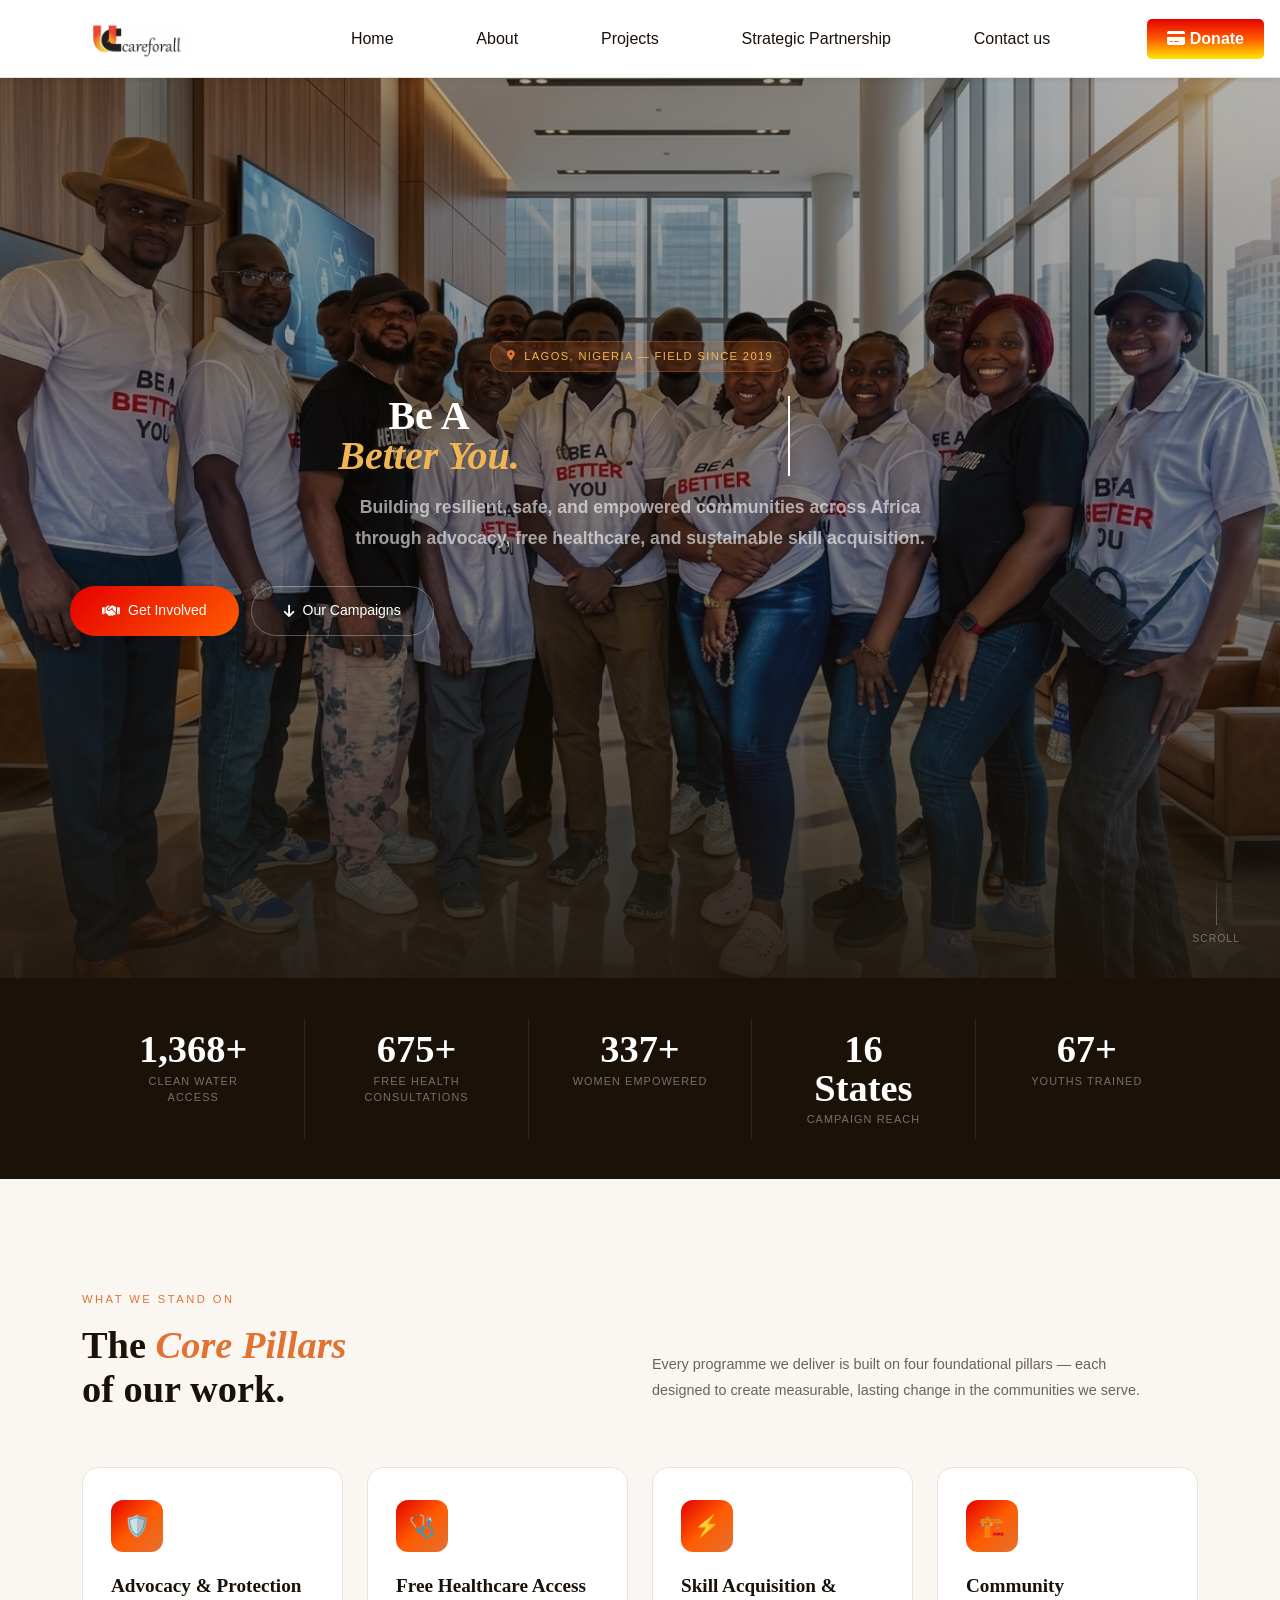
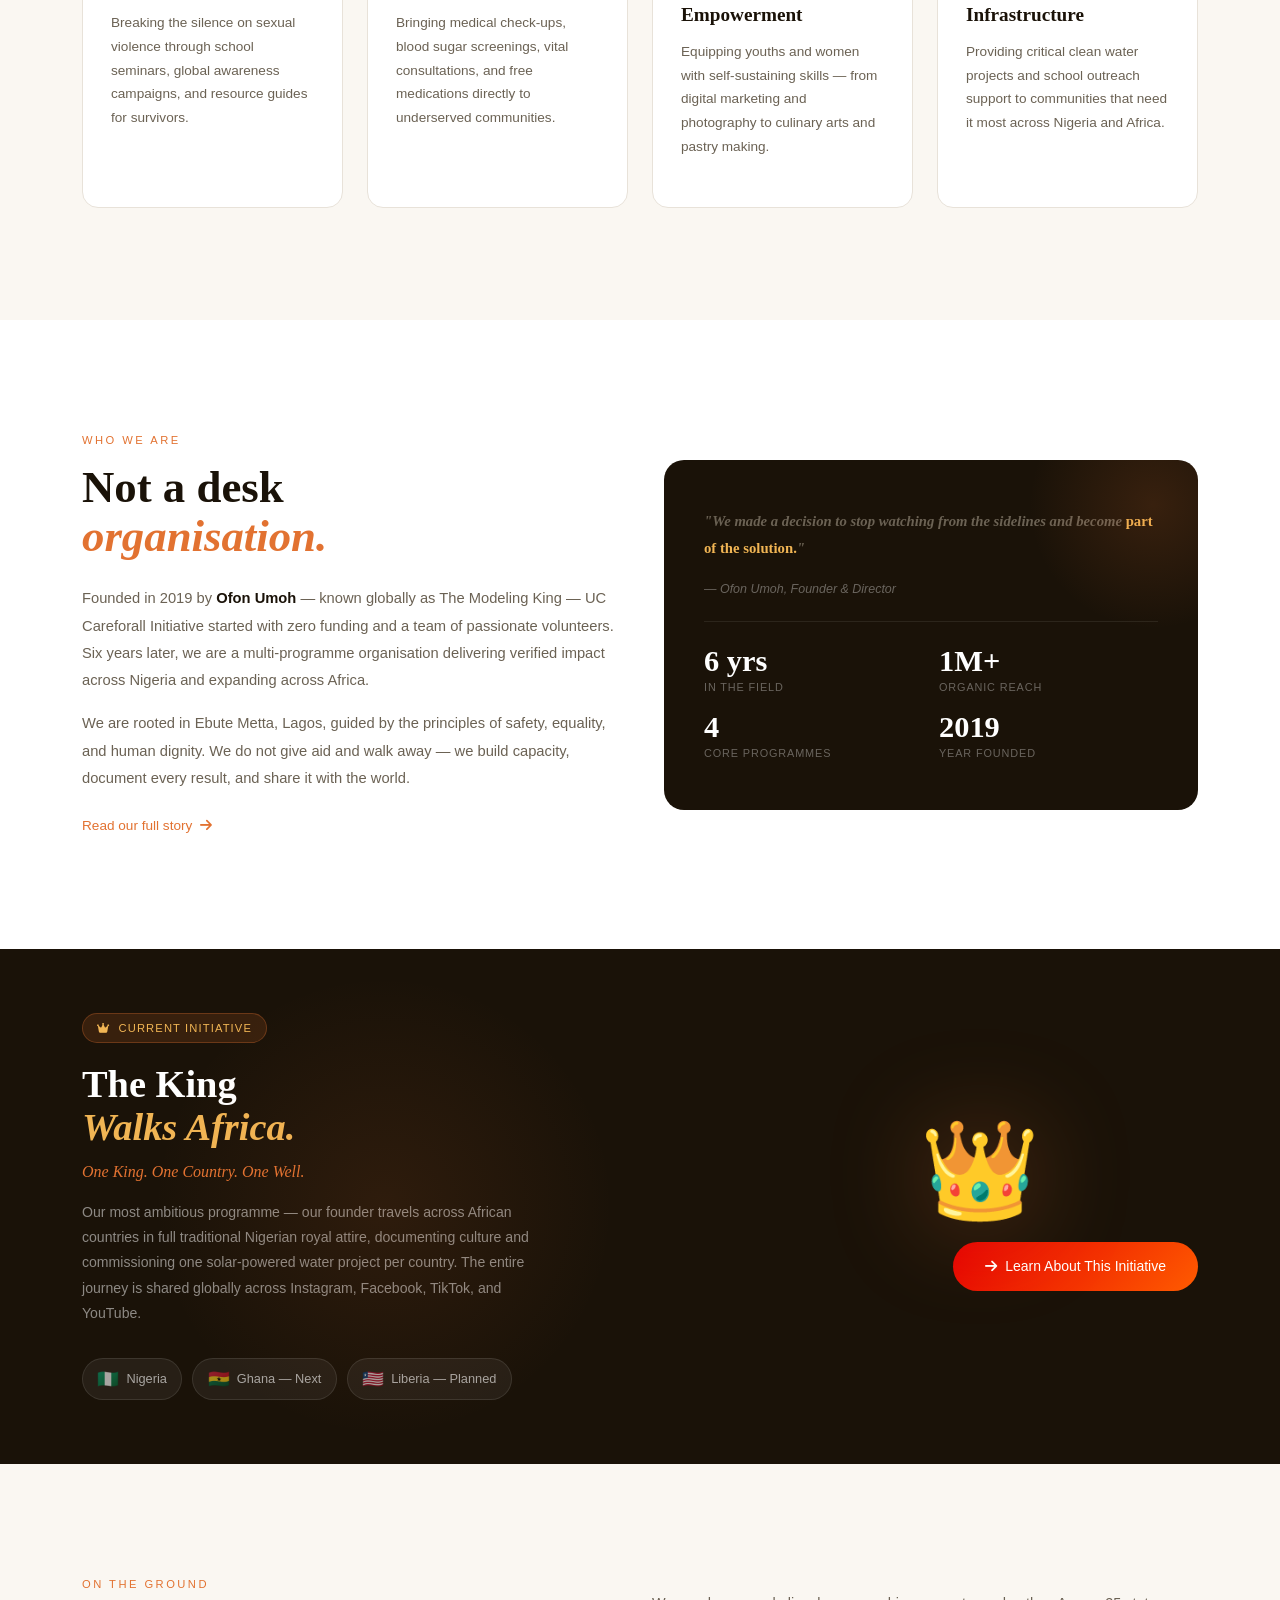
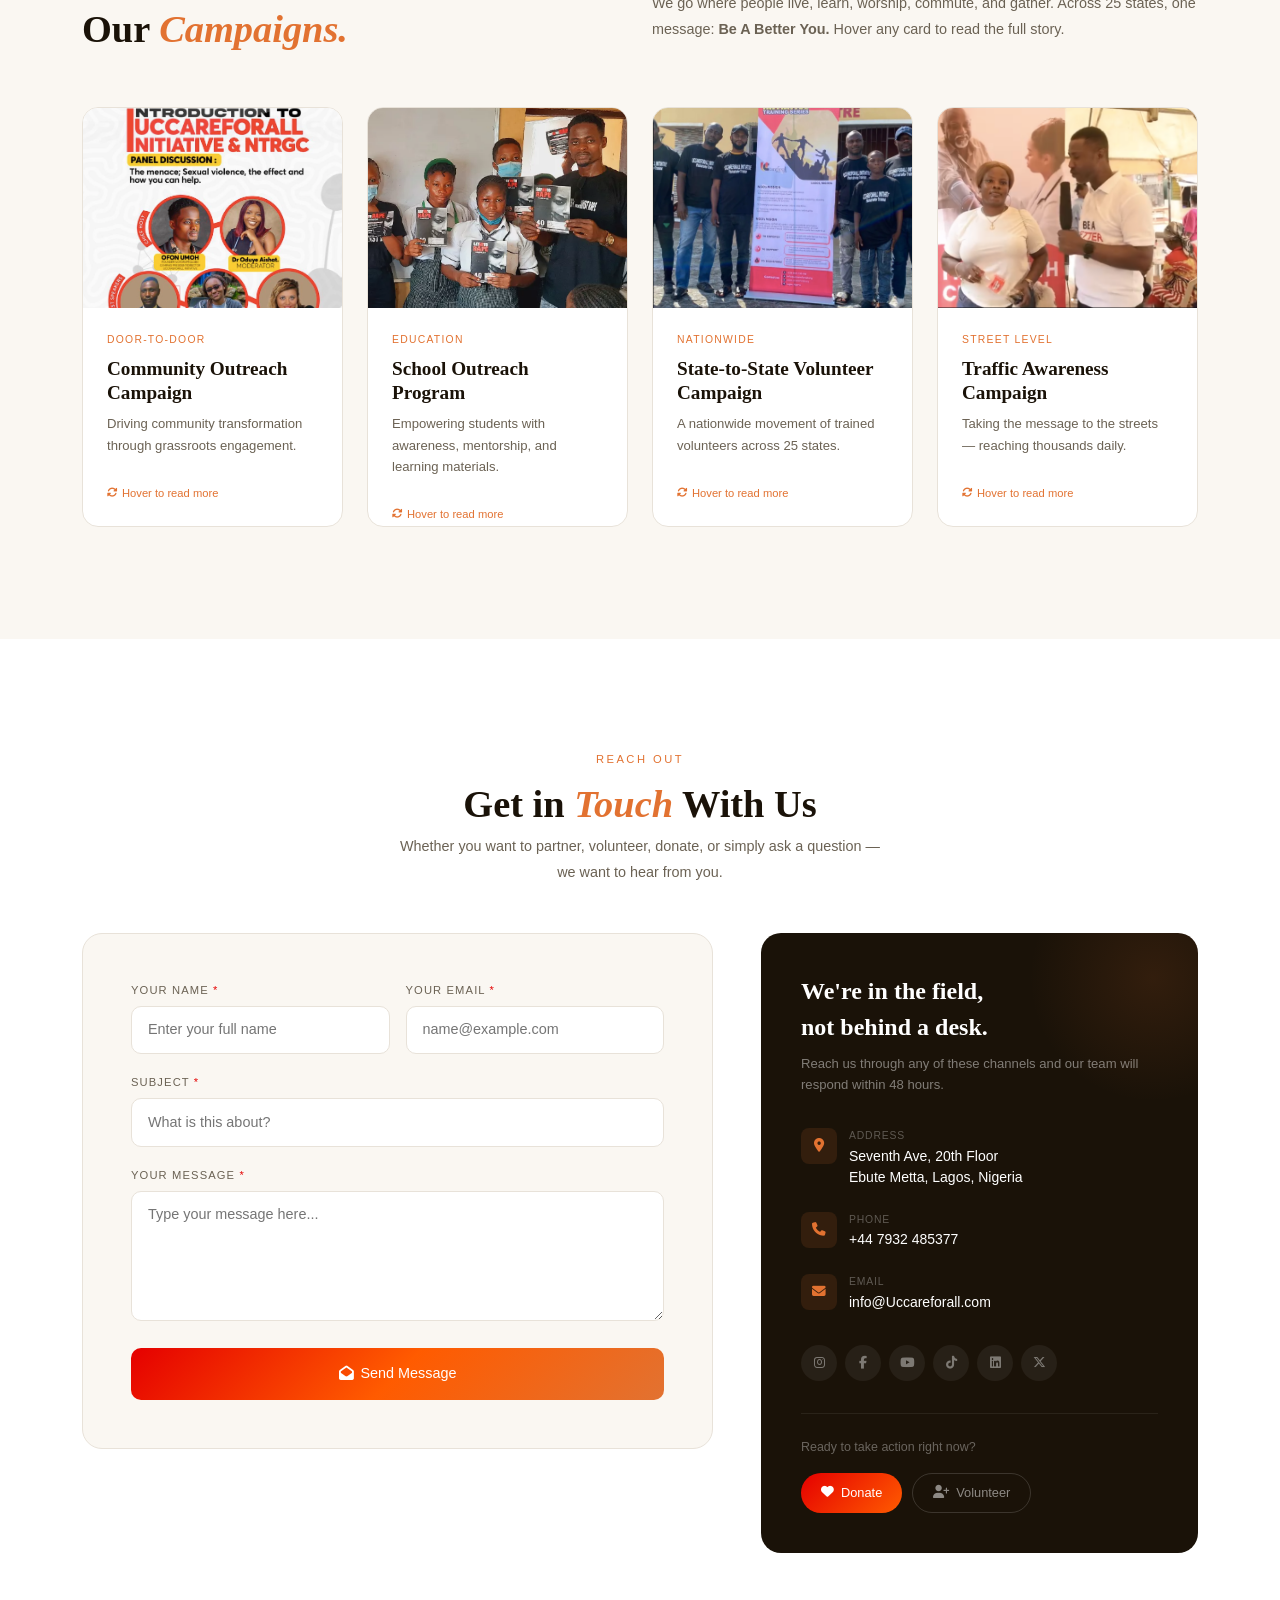
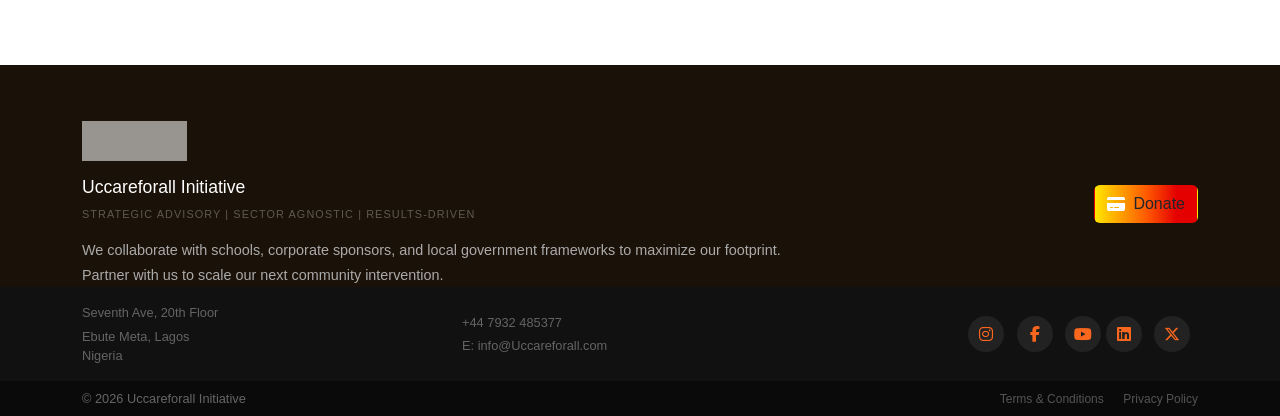
==== commit e42df9f5: "Reworked on the interface" ====
--- a/index.html
+++ b/index.html
@@ -5,10 +5,841 @@
   <meta name="viewport" content="width=device-width, initial-scale=1.0" />
   <title>Uccareforall initiative</title>
   <link rel="stylesheet" href="./assets/css/uccare.css">
+  <link rel="icon" href="./assets/images/favicon.ico" type="image/x-icon">
   <link href="https://cdn.jsdelivr.net/npm/bootstrap@5.3.3/dist/css/bootstrap.min.css" rel="stylesheet">
   <link href="https://fonts.googleapis.com/css2?family=Inter:wght@400;600;700&display=swap" rel="stylesheet">
   <link rel="stylesheet" href="https://cdnjs.cloudflare.com/ajax/libs/font-awesome/6.5.2/css/all.min.css" integrity="sha512-SnH5WK+bZxgPHs44uWIX+LLJAJ9/2PkPKZ5QiAj6Ta86w+fsb2TkcmfRyVX3pBnMFcV7oQPJkl9QevSCWr3W6A==" crossorigin="anonymous" referrerpolicy="no-referrer" />
   <style>
+    *, *::before, *::after { box-sizing: border-box; margin: 0; padding: 0; }
+ 
+    :root {
+      --red:    #E50000;
+      --orange: #FF5B00;
+      --amber:  #e27231;
+      --cream:  #FAF7F2;
+      --ink:    #1A1208;
+      --muted:  #f1b554;
+      --border: #E8E2D9;
+      --white:  #FFFFFF;
+      --text-muted: #6B6254;
+    }
+ 
+    html { scroll-behavior: smooth; }
+    body { font-family: 'DM Sans', sans-serif; background: var(--white); color: var(--ink); overflow-x: hidden; }
+ 
+    /* ── Eyebrow ── */
+    .eyebrow {
+      font-size: 0.7rem;
+      font-weight: 500;
+      letter-spacing: 0.22em;
+      text-transform: uppercase;
+      color: var(--amber);
+      display: block;
+      margin-bottom: 0.9rem;
+    }
+ 
+    /* ════════════════════════════
+       NAVBAR
+    ════════════════════════════ */
+    .navbar {
+      background: var(--white) !important;
+      border-bottom: 1px solid var(--border);
+      padding: 0.85rem 0;
+      z-index: 1000;
+    }
+    .nav-link {
+      font-family: 'DM Sans', sans-serif;
+      font-size: 0.875rem;
+      color: var(--ink) !important;
+      padding: 0.4rem 0.9rem !important;
+      transition: color 0.2s;
+    }
+    .nav-link:hover { color: var(--red) !important; }
+    .nav-link.active { color: var(--red) !important; font-weight: 500; }
+ 
+    /* ════════════════════════════
+       HERO
+    ════════════════════════════ */
+    .hero {
+      position: relative;
+      min-height: 100vh;
+      display: flex;
+      align-items: flex-end;
+      overflow: hidden;
+    }
+    .hero-bg {
+      position: absolute;
+      inset: 0;
+      background: url('../images/uc-medical/hero-1.png');
+      background-size: cover;
+      background-position: center top;
+      z-index: 0;
+    }
+    /* layered gradient: bottom-up dark for text, slight top vignette */
+    .hero-bg::after {
+      content: '';
+      position: absolute;
+      inset: 0;
+      background:
+        linear-gradient(to top, rgba(26,18,8,0.88) 0%, rgba(26,18,8,0.35) 45%, rgba(26,18,8,0.15) 100%);
+    }
+    .hero-content {
+      position: relative;
+      z-index: 1;
+      padding: 0 0 5rem;
+      width: 100%;
+    }
+    .hero-tag {
+      display: inline-flex;
+      align-items: center;
+      gap: 8px;
+      background: rgba(226,114,49,0.18);
+      border: 1px solid rgba(226,114,49,0.35);
+      border-radius: 50px;
+      padding: 0.4rem 1rem;
+      font-size: 0.7rem;
+      color: var(--muted);
+      letter-spacing: 0.12em;
+      text-transform: uppercase;
+      margin-bottom: 1.5rem;
+    }
+    .hero-tag i { font-size: 0.65rem; color: var(--amber); }
+    .hero-headline {
+      font-family: 'Cormorant Garamond', serif;
+      font-size: clamp(3.5rem, 7vw, 6.5rem);
+      font-weight: 600;
+      color: var(--white);
+      line-height: 1.0;
+      margin-bottom: 1.25rem;
+      max-width: 720px;
+    }
+    .hero-headline em { font-style: italic; color: var(--muted); }
+    .hero-sub {
+      font-size: 1rem;
+      color: rgba(255,255,255,0.6);
+      line-height: 1.75;
+      max-width: 520px;
+      margin-bottom: 2.5rem;
+    }
+    .hero-actions { display: flex; gap: 12px; flex-wrap: wrap; }
+    .btn-hero-primary {
+      padding: 0.85rem 2rem;
+      background: linear-gradient(135deg, var(--red), var(--orange));
+      color: var(--white);
+      border: none;
+      border-radius: 50px;
+      font-family: 'DM Sans', sans-serif;
+      font-size: 0.875rem;
+      font-weight: 500;
+      text-decoration: none;
+      display: inline-flex;
+      align-items: center;
+      gap: 8px;
+      transition: opacity 0.2s, transform 0.15s;
+      cursor: pointer;
+    }
+    .btn-hero-primary:hover { opacity: 0.88; transform: translateY(-2px); color: var(--white); }
+    .btn-hero-ghost {
+      padding: 0.85rem 2rem;
+      background: transparent;
+      color: var(--white);
+      border: 1px solid rgba(255,255,255,0.3);
+      border-radius: 50px;
+      font-family: 'DM Sans', sans-serif;
+      font-size: 0.875rem;
+      font-weight: 500;
+      text-decoration: none;
+      display: inline-flex;
+      align-items: center;
+      gap: 8px;
+      transition: border-color 0.2s, transform 0.15s;
+      cursor: pointer;
+    }
+    .btn-hero-ghost:hover { border-color: var(--muted); color: var(--muted); transform: translateY(-2px); }
+ 
+    /* Scroll hint */
+    .scroll-hint {
+      position: absolute;
+      bottom: 2rem;
+      right: 2.5rem;
+      z-index: 2;
+      display: flex;
+      flex-direction: column;
+      align-items: center;
+      gap: 6px;
+      color: rgba(255,255,255,0.35);
+      font-size: 0.65rem;
+      letter-spacing: 0.1em;
+      text-transform: uppercase;
+    }
+    .scroll-hint-line {
+      width: 1px;
+      height: 48px;
+      background: linear-gradient(to bottom, transparent, rgba(255,255,255,0.3));
+      animation: scrollPulse 2s ease-in-out infinite;
+    }
+    @keyframes scrollPulse {
+      0%, 100% { opacity: 0.3; transform: scaleY(1); }
+      50% { opacity: 1; transform: scaleY(0.7); }
+    }
+ 
+    /* ════════════════════════════
+       IMPACT TICKER STRIP
+    ════════════════════════════ */
+    .ticker-strip {
+      background: var(--ink);
+      padding: 2.5rem 0;
+      overflow: hidden;
+    }
+    .ticker-inner {
+      display: flex;
+      justify-content: center;
+      align-items: stretch;
+      gap: 0;
+      flex-wrap: wrap;
+    }
+    .ticker-item {
+      text-align: center;
+      padding: 0.75rem 2.5rem;
+      border-right: 1px solid rgba(255,255,255,0.08);
+      flex: 1;
+      min-width: 160px;
+    }
+    .ticker-item:last-child { border-right: none; }
+    .ticker-num {
+      font-family: 'Cormorant Garamond', serif;
+      font-size: 2.4rem;
+      font-weight: 700;
+      color: var(--white);
+      line-height: 1;
+      display: block;
+    }
+    .ticker-label {
+      font-size: 0.68rem;
+      color: rgba(255,255,255,0.4);
+      letter-spacing: 0.1em;
+      text-transform: uppercase;
+      margin-top: 4px;
+      display: block;
+    }
+    .ticker-num.counting { color: var(--muted); }
+ 
+    /* ════════════════════════════
+       CORE PILLARS
+    ════════════════════════════ */
+    .pillars-section {
+      background: var(--cream);
+      padding: 7rem 0;
+    }
+    .pillars-section .section-heading {
+      font-family: 'Cormorant Garamond', serif;
+      font-size: clamp(2rem, 3vw, 2.8rem);
+      font-weight: 600;
+      color: var(--ink);
+      line-height: 1.15;
+    }
+    .pillars-section .section-heading em { font-style: italic; color: var(--amber); }
+    .section-intro { font-size: 0.9rem; color: var(--text-muted); line-height: 1.75; max-width: 500px; }
+ 
+    .pillar-card {
+      background: var(--white);
+      border: 1px solid var(--border);
+      border-radius: 16px;
+      padding: 2rem 1.75rem;
+      height: 100%;
+      transition: transform 0.2s, border-color 0.2s, box-shadow 0.2s;
+      position: relative;
+      overflow: hidden;
+    }
+    .pillar-card::before {
+      content: '';
+      position: absolute;
+      top: 0; left: 0;
+      width: 100%; height: 3px;
+      background: linear-gradient(to right, var(--red), var(--orange), var(--amber));
+      opacity: 0;
+      transition: opacity 0.2s;
+    }
+    .pillar-card:hover {
+      transform: translateY(-5px);
+      border-color: transparent;
+      box-shadow: 0 12px 40px rgba(26,18,8,0.1);
+    }
+    .pillar-card:hover::before { opacity: 1; }
+    .pillar-icon {
+      width: 52px; height: 52px;
+      border-radius: 12px;
+      background: linear-gradient(135deg, var(--red), var(--orange), var(--amber));
+      display: flex; align-items: center; justify-content: center;
+      margin-bottom: 1.25rem;
+      font-size: 1.3rem;
+    }
+    .pillar-title {
+      font-family: 'Cormorant Garamond', serif;
+      font-size: 1.2rem;
+      font-weight: 600;
+      color: var(--ink);
+      margin-bottom: 0.65rem;
+    }
+    .pillar-body { font-size: 0.85rem; color: var(--text-muted); line-height: 1.75; }
+ 
+    /* ════════════════════════════
+       ABOUT STRIP
+    ════════════════════════════ */
+    .about-strip {
+      background: var(--white);
+      padding: 7rem 0;
+    }
+    .about-strip .section-heading {
+      font-family: 'Cormorant Garamond', serif;
+      font-size: clamp(2rem, 3.5vw, 3rem);
+      font-weight: 600;
+      color: var(--ink);
+      line-height: 1.1;
+      margin-bottom: 1.5rem;
+    }
+    .about-strip .section-heading em { font-style: italic; color: var(--amber); }
+    .about-strip p { font-size: 0.92rem; color: var(--text-muted); line-height: 1.85; margin-bottom: 1rem; }
+    .about-strip strong { color: var(--ink); }
+    .about-strip .learn-link {
+      display: inline-flex;
+      align-items: center;
+      gap: 8px;
+      font-size: 0.85rem;
+      font-weight: 500;
+      color: var(--amber);
+      text-decoration: none;
+      margin-top: 0.5rem;
+      border-bottom: 1px solid transparent;
+      transition: border-color 0.2s;
+    }
+    .about-strip .learn-link:hover { border-color: var(--amber); }
+ 
+    /* Quote callout on right side */
+    .about-callout {
+      background: var(--ink);
+      border-radius: 20px;
+      padding: 3rem 2.5rem;
+      height: 100%;
+      display: flex;
+      flex-direction: column;
+      justify-content: space-between;
+      position: relative;
+      overflow: hidden;
+    }
+    .about-callout::before {
+      content: '';
+      position: absolute;
+      top: -80px; right: -80px;
+      width: 250px; height: 250px;
+      border-radius: 50%;
+      background: radial-gradient(circle, rgba(226,114,49,0.15) 0%, transparent 70%);
+      pointer-events: none;
+    }
+    .callout-quote {
+      font-family: 'Cormorant Garamond', serif;
+      font-size: clamp(1.6rem, 2.5vw, 2.1rem);
+      font-weight: 600;
+      font-style: italic;
+      color: var(--white);
+      line-height: 1.3;
+      margin-bottom: 2rem;
+    }
+    .callout-quote em { color: var(--muted); font-style: normal; }
+    .callout-stats {
+      display: grid;
+      grid-template-columns: 1fr 1fr;
+      gap: 1rem;
+      border-top: 1px solid rgba(255,255,255,0.08);
+      padding-top: 1.5rem;
+    }
+    .c-stat-num {
+      font-family: 'Cormorant Garamond', serif;
+      font-size: 1.9rem;
+      font-weight: 700;
+      color: var(--white);
+      line-height: 1;
+    }
+    .c-stat-label {
+      font-size: 0.68rem;
+      color: rgba(255,255,255,0.35);
+      letter-spacing: 0.08em;
+      text-transform: uppercase;
+      margin-top: 3px;
+    }
+ 
+    /* ════════════════════════════
+       KING WALKS AFRICA BANNER
+    ════════════════════════════ */
+    .kwa-banner {
+      background: var(--ink);
+      padding: 4rem 0;
+      position: relative;
+      overflow: hidden;
+    }
+    .kwa-banner::before {
+      content: '';
+      position: absolute;
+      top: 50%; left: 30%;
+      transform: translate(-50%, -50%);
+      width: 500px; height: 500px;
+      border-radius: 50%;
+      background: radial-gradient(circle, rgba(226,114,49,0.1) 0%, transparent 65%);
+      pointer-events: none;
+    }
+    .kwa-pill {
+      display: inline-flex;
+      align-items: center;
+      gap: 7px;
+      background: rgba(226,114,49,0.15);
+      border: 1px solid rgba(226,114,49,0.3);
+      border-radius: 50px;
+      padding: 0.35rem 0.9rem;
+      font-size: 0.7rem;
+      color: var(--muted);
+      letter-spacing: 0.1em;
+      text-transform: uppercase;
+      margin-bottom: 1.25rem;
+    }
+    .kwa-headline {
+      font-family: 'Cormorant Garamond', serif;
+      font-size: clamp(1.8rem, 3vw, 2.8rem);
+      font-weight: 600;
+      color: var(--white);
+      line-height: 1.1;
+      margin-bottom: 0.75rem;
+    }
+    .kwa-headline em { font-style: italic; color: var(--muted); }
+    .kwa-tagline {
+      font-family: 'Cormorant Garamond', serif;
+      font-size: 1rem;
+      font-style: italic;
+      color: var(--amber);
+      margin-bottom: 1rem;
+    }
+    .kwa-body {
+      font-size: 0.88rem;
+      color: rgba(255,255,255,0.5);
+      line-height: 1.8;
+      max-width: 480px;
+    }
+    .kwa-flags {
+      display: flex;
+      gap: 10px;
+      flex-wrap: wrap;
+      margin-top: 2rem;
+    }
+    .kwa-flag-chip {
+      display: inline-flex;
+      align-items: center;
+      gap: 7px;
+      background: rgba(255,255,255,0.06);
+      border: 1px solid rgba(255,255,255,0.1);
+      border-radius: 50px;
+      padding: 0.4rem 0.9rem;
+      font-size: 0.8rem;
+      color: rgba(255,255,255,0.6);
+    }
+    .kwa-flag-chip span { font-size: 1.1rem; }
+    .kwa-right {
+      display: flex;
+      flex-direction: column;
+      justify-content: center;
+      align-items: flex-end;
+    }
+    .kwa-crown-wrap {
+      font-size: 6rem;
+      line-height: 1;
+      filter: drop-shadow(0 0 50px rgba(226,114,49,0.35));
+      margin-bottom: 1.5rem;
+      text-align: center;
+      width: 100%;
+    }
+    .btn-kwa {
+      padding: 0.85rem 2rem;
+      background: linear-gradient(135deg, var(--red), var(--orange));
+      color: var(--white);
+      border: none;
+      border-radius: 50px;
+      font-family: 'DM Sans', sans-serif;
+      font-size: 0.875rem;
+      font-weight: 500;
+      text-decoration: none;
+      display: inline-flex;
+      align-items: center;
+      gap: 8px;
+      transition: opacity 0.2s, transform 0.15s;
+    }
+    .btn-kwa:hover { opacity: 0.88; transform: translateY(-2px); color: var(--white); }
+ 
+    /* ════════════════════════════
+       CAMPAIGNS — FLIP CARDS
+    ════════════════════════════ */
+    .campaigns-section {
+      background: var(--cream);
+      padding: 7rem 0;
+    }
+    .campaigns-section .section-heading {
+      font-family: 'Cormorant Garamond', serif;
+      font-size: clamp(2rem, 3vw, 2.8rem);
+      font-weight: 600;
+      color: var(--ink);
+      line-height: 1.15;
+    }
+    .campaigns-section .section-heading em { font-style: italic; color: var(--amber); }
+    .campaigns-intro { font-size: 0.9rem; color: var(--text-muted); line-height: 1.8; }
+ 
+    /* Flip card */
+    .flip-card {
+      height: 420px;
+      perspective: 1200px;
+      cursor: pointer;
+    }
+    .flip-card-inner {
+      width: 100%;
+      height: 100%;
+      position: relative;
+      transform-style: preserve-3d;
+      transition: transform 0.55s cubic-bezier(0.4, 0, 0.2, 1);
+    }
+    .flip-card:hover .flip-card-inner,
+    .flip-card.flipped .flip-card-inner {
+      transform: rotateY(180deg);
+    }
+    .flip-front, .flip-back {
+      position: absolute;
+      inset: 0;
+      backface-visibility: hidden;
+      -webkit-backface-visibility: hidden;
+      border-radius: 16px;
+      overflow: hidden;
+    }
+ 
+    /* Front */
+    .flip-front {
+      background: var(--white);
+      border: 1px solid var(--border);
+      display: flex;
+      flex-direction: column;
+    }
+    .flip-front-img {
+      width: 100%;
+      height: 200px;
+      object-fit: cover;
+      flex-shrink: 0;
+    }
+    .flip-front-body {
+      padding: 1.5rem;
+      flex: 1;
+      display: flex;
+      flex-direction: column;
+    }
+    .flip-front-tag {
+      font-size: 0.65rem;
+      font-weight: 500;
+      letter-spacing: 0.12em;
+      text-transform: uppercase;
+      color: var(--amber);
+      margin-bottom: 0.6rem;
+    }
+    .flip-front-title {
+      font-family: 'Cormorant Garamond', serif;
+      font-size: 1.2rem;
+      font-weight: 600;
+      color: var(--ink);
+      margin-bottom: 0.5rem;
+      line-height: 1.25;
+    }
+    .flip-front-summary { font-size: 0.82rem; color: var(--text-muted); line-height: 1.65; flex: 1; }
+    .flip-hint {
+      display: flex;
+      align-items: center;
+      gap: 5px;
+      font-size: 0.7rem;
+      color: var(--amber);
+      margin-top: 0.75rem;
+    }
+    .flip-hint i { font-size: 0.65rem; }
+ 
+    /* Back */
+    .flip-back {
+      transform: rotateY(180deg);
+      background: var(--ink);
+      padding: 2rem;
+      display: flex;
+      flex-direction: column;
+      justify-content: center;
+      position: relative;
+      overflow: hidden;
+    }
+    .flip-back::before {
+      content: '';
+      position: absolute;
+      bottom: -60px; right: -60px;
+      width: 200px; height: 200px;
+      border-radius: 50%;
+      background: radial-gradient(circle, rgba(226,114,49,0.15) 0%, transparent 70%);
+      pointer-events: none;
+    }
+    .flip-back-title {
+      font-family: 'Cormorant Garamond', serif;
+      font-size: 1.3rem;
+      font-weight: 600;
+      color: var(--white);
+      margin-bottom: 1rem;
+      line-height: 1.2;
+    }
+    .flip-back-body { font-size: 0.83rem; color: rgba(255,255,255,0.6); line-height: 1.75; flex: 1; }
+    .flip-back-cta {
+      display: inline-flex;
+      align-items: center;
+      gap: 7px;
+      font-size: 0.78rem;
+      font-weight: 500;
+      color: var(--muted);
+      text-decoration: none;
+      margin-top: 1.25rem;
+      transition: gap 0.2s;
+    }
+    .flip-back-cta:hover { gap: 10px; color: var(--muted); }
+ 
+    /* ════════════════════════════
+       CONTACT
+    ════════════════════════════ */
+    .contact-section {
+      background: var(--white);
+      padding: 7rem 0;
+    }
+    .contact-section .section-heading {
+      font-family: 'Cormorant Garamond', serif;
+      font-size: clamp(2rem, 3vw, 2.8rem);
+      font-weight: 600;
+      color: var(--ink);
+      line-height: 1.15;
+      margin-bottom: 0.5rem;
+    }
+    .contact-section .section-heading em { font-style: italic; color: var(--amber); }
+ 
+    .contact-form-card {
+      background: var(--cream);
+      border-radius: 20px;
+      border: 1px solid var(--border);
+      padding: 3rem;
+    }
+    .form-field { margin-bottom: 1.25rem; }
+    .form-field label {
+      display: block;
+      font-size: 0.7rem;
+      font-weight: 500;
+      letter-spacing: 0.1em;
+      text-transform: uppercase;
+      color: var(--text-muted);
+      margin-bottom: 0.45rem;
+    }
+    .form-field input,
+    .form-field textarea,
+    .form-field select {
+      width: 100%;
+      border: 1.5px solid var(--border);
+      border-radius: 10px;
+      padding: 0.78rem 1rem;
+      font-family: 'DM Sans', sans-serif;
+      font-size: 0.9rem;
+      color: var(--ink);
+      background: var(--white);
+      outline: none;
+      transition: border-color 0.2s, box-shadow 0.2s;
+      appearance: none;
+    }
+    .form-field input:focus,
+    .form-field textarea:focus {
+      border-color: var(--amber);
+      box-shadow: 0 0 0 3px rgba(226,114,49,0.12);
+    }
+    .form-field textarea { resize: vertical; min-height: 130px; }
+    .form-row { display: grid; grid-template-columns: 1fr 1fr; gap: 1rem; }
+    .btn-send {
+      width: 100%;
+      padding: 0.95rem;
+      background: linear-gradient(135deg, var(--red), var(--orange), var(--amber));
+      color: var(--white);
+      border: none;
+      border-radius: 10px;
+      font-family: 'DM Sans', sans-serif;
+      font-size: 0.9rem;
+      font-weight: 500;
+      cursor: pointer;
+      display: flex;
+      align-items: center;
+      justify-content: center;
+      gap: 8px;
+      margin-top: 0.5rem;
+      transition: opacity 0.2s, transform 0.15s;
+    }
+    .btn-send:hover { opacity: 0.88; transform: translateY(-1px); }
+ 
+    /* Contact info sidebar */
+    .contact-info-card {
+      background: var(--ink);
+      border-radius: 20px;
+      padding: 2.5rem;
+      height: 100%;
+      position: relative;
+      overflow: hidden;
+    }
+    .contact-info-card::before {
+      content: '';
+      position: absolute;
+      top: -80px; right: -80px;
+      width: 250px; height: 250px;
+      border-radius: 50%;
+      background: radial-gradient(circle, rgba(226,114,49,0.12) 0%, transparent 70%);
+      pointer-events: none;
+    }
+    .contact-info-title {
+      font-family: 'Cormorant Garamond', serif;
+      font-size: 1.5rem;
+      font-weight: 600;
+      color: var(--white);
+      margin-bottom: 0.5rem;
+    }
+    .contact-info-sub { font-size: 0.82rem; color: rgba(255,255,255,0.45); line-height: 1.65; margin-bottom: 2rem; }
+    .info-row {
+      display: flex;
+      gap: 12px;
+      align-items: flex-start;
+      margin-bottom: 1.5rem;
+    }
+    .info-icon {
+      width: 36px; height: 36px;
+      background: rgba(226,114,49,0.12);
+      border-radius: 8px;
+      display: flex; align-items: center; justify-content: center;
+      flex-shrink: 0;
+    }
+    .info-icon i { color: var(--amber); font-size: 0.85rem; }
+    .info-label { font-size: 0.65rem; color: rgba(255,255,255,0.3); letter-spacing: 0.08em; text-transform: uppercase; margin-bottom: 2px; }
+    .info-value { font-size: 0.875rem; color: var(--white); line-height: 1.5; }
+ 
+    .social-row { display: flex; gap: 8px; margin-top: 2rem; }
+    .soc-link {
+      width: 36px; height: 36px;
+      background: rgba(255,255,255,0.06);
+      border-radius: 50%;
+      display: flex; align-items: center; justify-content: center;
+      color: rgba(255,255,255,0.4);
+      text-decoration: none;
+      font-size: 0.8rem;
+      transition: background 0.2s, color 0.2s;
+    }
+    .soc-link:hover { background: rgba(226,114,49,0.15); color: var(--amber); }
+ 
+    /* ════════════════════════════
+       VOLUNTEER MODAL
+    ════════════════════════════ */
+    .modal-content { border-radius: 20px; border: none; overflow: hidden; }
+    .modal-header-band {
+      background: linear-gradient(135deg, var(--red), var(--orange), var(--amber));
+      padding: 1.5rem 2rem;
+      display: flex;
+      align-items: center;
+      justify-content: space-between;
+    }
+    .modal-header-band h5 {
+      font-family: 'Cormorant Garamond', serif;
+      font-size: 1.4rem;
+      font-weight: 600;
+      color: var(--white);
+      margin: 0;
+    }
+    .modal-header-band .btn-close-white {
+      background: none;
+      border: none;
+      color: var(--white);
+      font-size: 1.25rem;
+      cursor: pointer;
+      opacity: 0.75;
+      transition: opacity 0.2s;
+    }
+    .modal-header-band .btn-close-white:hover { opacity: 1; }
+    .modal-body { padding: 2rem; background: var(--white); }
+    .modal-sub { font-size: 0.85rem; color: var(--text-muted); line-height: 1.65; margin-bottom: 1.75rem; }
+    .vol-success { display: none; text-align: center; padding: 2rem 1rem; }
+    .vol-success-icon {
+      width: 60px; height: 60px;
+      background: rgba(226,114,49,0.1);
+      border-radius: 50%;
+      display: flex; align-items: center; justify-content: center;
+      margin: 0 auto 1.25rem;
+    }
+    .vol-success-icon i { color: var(--amber); font-size: 1.4rem; }
+    .vol-success-title {
+      font-family: 'Cormorant Garamond', serif;
+      font-size: 1.6rem;
+      font-weight: 600;
+      color: var(--ink);
+      margin-bottom: 0.5rem;
+    }
+    .vol-success-body { font-size: 0.85rem; color: var(--text-muted); line-height: 1.7; }
+ 
+    /* ════════════════════════════
+       FOOTER
+    ════════════════════════════ */
+    .main-footer { background: var(--ink); padding: 3.5rem 0 0; }
+    .footer-logo { max-height: 40px; filter: brightness(0) invert(1); opacity: 0.55; }
+    .footer-org-name { font-size: 1rem; font-weight: 600; color: var(--white); margin: 0.75rem 0 0.25rem; }
+    .footer-tagline { font-size: 0.68rem; color: rgba(255,255,255,0.3); letter-spacing: 0.1em; text-transform: uppercase; }
+    .footer-desc { font-size: 0.82rem; color: rgba(255,255,255,0.4); line-height: 1.75; margin-top: 0.75rem; max-width: 380px; }
+    .footer-col-title { font-size: 0.7rem; font-weight: 500; letter-spacing: 0.12em; text-transform: uppercase; color: var(--amber); margin-bottom: 1rem; }
+    .footer-link { display: block; font-size: 0.82rem; color: rgba(255,255,255,0.45); text-decoration: none; margin-bottom: 0.5rem; transition: color 0.2s; }
+    .footer-link:hover { color: var(--muted); }
+    .footer-donate-btn {
+      display: inline-flex;
+      align-items: center;
+      gap: 8px;
+      padding: 0.75rem 1.75rem;
+      background: linear-gradient(135deg, var(--red), var(--orange));
+      color: var(--white);
+      border-radius: 50px;
+      text-decoration: none;
+      font-size: 0.875rem;
+      font-weight: 500;
+      transition: opacity 0.2s;
+    }
+    .footer-donate-btn:hover { opacity: 0.88; color: var(--white); }
+ 
+    .footer-bottom {
+      border-top: 1px solid rgba(255,255,255,0.07);
+      margin-top: 3rem;
+      padding: 1.25rem 0;
+    }
+    .footer-contact-info { font-size: 0.8rem; color: rgba(255,255,255,0.35); margin-bottom: 2px; }
+    .footer-contact-info a { color: rgba(255,255,255,0.35); text-decoration: none; }
+    .footer-contact-info a:hover { color: var(--muted); }
+    .copyright { font-size: 0.75rem; color: rgba(255,255,255,0.2); }
+    .copyright-link { color: rgba(255,255,255,0.3); text-decoration: none; font-size: 0.75rem; }
+    .copyright-link:hover { color: var(--muted); }
+ 
+    /* ════════════════════════════
+       RESPONSIVE
+    ════════════════════════════ */
+    @media (max-width: 991px) {
+      .ticker-item { min-width: 130px; padding: 0.75rem 1.5rem; }
+      .about-callout { margin-top: 2.5rem; }
+      .kwa-right { align-items: center; margin-top: 3rem; }
+      .contact-info-card { margin-top: 2rem; }
+    }
+    @media (max-width: 767px) {
+      .pillars-section, .about-strip, .campaigns-section, .contact-section { padding: 4.5rem 0; }
+      .kwa-banner { padding: 3rem 0; }
+      .form-row { grid-template-columns: 1fr; }
+      .flip-card { height: 460px; }
+      .ticker-item { min-width: 50%; border-right: none; border-bottom: 1px solid rgba(255,255,255,0.07); }
+      .ticker-item:nth-child(odd) { border-right: 1px solid rgba(255,255,255,0.07); }
+      .contact-form-card { padding: 2rem 1.5rem; }
+      .callout-stats { grid-template-columns: 1fr 1fr; }
+      .scroll-hint { display: none; }
+    }
   </style>
 </head>
 <body>
@@ -22,346 +853,403 @@
       </button>
       <div class="collapse navbar-collapse" id="navbarNav">
         <ul class="navbar-nav mx-auto mb-2 mb-lg-0">
-          <li class="nav-item"><a class="nav-link" href="#">Home</a></li>
+          <li class="nav-item"><a class="nav-link" href="./index.html">Home</a></li>
           <li class="nav-item"><a class="nav-link" href="./pages/about-us.html">About</a></li>
           <li class="nav-item"><a class="nav-link" href="./pages/projects.html">Projects</a></li>
-          <li class="nav-item"><a class="nav-link" href="#">Publications</a></li>
-          <li class="nav-item"><a class="nav-link" href="#">Strategies</a></li>
+          <li class="nav-item"><a class="nav-link" href="./pages/partner.html">Strategic Partnership</a></li>
           <li class="nav-item"><a class="nav-link" href="#">Contact us</a></li>
           
         </ul>
       </div>
       <div class="navbar-right d-none d-lg-block">
-        <a href="#" class="btn btn-danger"><i class="fa fa-credit-card" aria-hidden="true" style="color: #fff;" ></i> Donate</a>
+        <a href="./pages/donate.html" class="btn btn-danger"><i class="fa fa-credit-card" aria-hidden="true" style="color: #fff;" ></i> Donate</a>
       </div>
     </div>
   </nav>
 
-  <section class="hero d-flex flex-column justify-content-center align-items-center">
-    <h1>Educate. Empower. Transform.</h1>
-    <h3>"Be A Better You."</h3>
-    <!-- <p>Building resilient, safe, and empowered communities across Africa through advocacy, healthcare, and sustainable skill acquisition.</p> -->
-    <div class="d-flex gap-3" style="margin-top: 70px;">
-      <a href="#" class="btn btn-primary">Get Involved</a>
-      <a href="#" class="btn btn-outline-primary">Our Campaigns</a>
+  <!-- ════════════════════
+       HERO
+  ════════════════════ -->
+  <section class="hero">
+    <div class="hero-bg"></div>
+    <div class="container hero-content">
+      <div class="hero-tag">
+        <i class="fa-solid fa-location-dot"></i>
+        Lagos, Nigeria — Field Since 2019
+      </div>
+      <h1 class="hero-headline">
+        Be A<br><em>Better You.</em>
+      </h1>
+      <p class="hero-sub">
+        Building resilient, safe, and empowered communities across Africa through advocacy, free healthcare, and sustainable skill acquisition.
+      </p>
+      <div class="hero-actions">
+        <a href="./pages/partner.html" class="btn-hero-primary">
+          <i class="fa-solid fa-handshake"></i> Get Involved
+        </a>
+        <a href="#campaigns" class="btn-hero-ghost">
+          <i class="fa-solid fa-arrow-down"></i> Our Campaigns
+        </a>
+      </div>
+    </div>
+    <div class="scroll-hint">
+      <div class="scroll-hint-line"></div>
+      Scroll
+    </div>
+  </section>
+ 
+  <!-- ════════════════════
+       IMPACT TICKER
+  ════════════════════ -->
+  <div class="ticker-strip">
+    <div class="container">
+      <div class="ticker-inner">
+        <div class="ticker-item">
+          <span class="ticker-num" data-target="2000" data-suffix="+">0</span>
+          <span class="ticker-label">Clean Water Access</span>
+        </div>
+        <div class="ticker-item">
+          <span class="ticker-num" data-target="1000" data-suffix="+">0</span>
+          <span class="ticker-label">Free Health Consultations</span>
+        </div>
+        <div class="ticker-item">
+          <span class="ticker-num" data-target="500" data-suffix="+">0</span>
+          <span class="ticker-label">Women Empowered</span>
+        </div>
+        <div class="ticker-item">
+          <span class="ticker-num" data-target="25" data-suffix=" States">0</span>
+          <span class="ticker-label">Campaign Reach</span>
+        </div>
+        <div class="ticker-item">
+          <span class="ticker-num" data-target="100" data-suffix="+">0</span>
+          <span class="ticker-label">Youths Trained</span>
+        </div>
+      </div>
+    </div>
+  </div>
+ 
+  <!-- ════════════════════
+       CORE PILLARS
+  ════════════════════ -->
+  <section class="pillars-section">
+    <div class="container">
+      <div class="row align-items-end mb-5">
+        <div class="col-lg-5">
+          <span class="eyebrow">What We Stand On</span>
+          <h2 class="section-heading">The <em>Core Pillars</em><br>of our work.</h2>
+        </div>
+        <div class="col-lg-6 offset-lg-1">
+          <p class="section-intro">Every programme we deliver is built on four foundational pillars — each designed to create measurable, lasting change in the communities we serve.</p>
+        </div>
+      </div>
+      <div class="row g-4">
+        <div class="col-sm-6 col-lg-3">
+          <div class="pillar-card">
+            <div class="pillar-icon">🛡️</div>
+            <div class="pillar-title">Advocacy & Protection</div>
+            <p class="pillar-body">Breaking the silence on sexual violence through school seminars, global awareness campaigns, and resource guides for survivors.</p>
+          </div>
+        </div>
+        <div class="col-sm-6 col-lg-3">
+          <div class="pillar-card">
+            <div class="pillar-icon">🩺</div>
+            <div class="pillar-title">Free Healthcare Access</div>
+            <p class="pillar-body">Bringing medical check-ups, blood sugar screenings, vital consultations, and free medications directly to underserved communities.</p>
+          </div>
+        </div>
+        <div class="col-sm-6 col-lg-3">
+          <div class="pillar-card">
+            <div class="pillar-icon">⚡</div>
+            <div class="pillar-title">Skill Acquisition & Empowerment</div>
+            <p class="pillar-body">Equipping youths and women with self-sustaining skills — from digital marketing and photography to culinary arts and pastry making.</p>
+          </div>
+        </div>
+        <div class="col-sm-6 col-lg-3">
+          <div class="pillar-card">
+            <div class="pillar-icon">🏗️</div>
+            <div class="pillar-title">Community Infrastructure</div>
+            <p class="pillar-body">Providing critical clean water projects and school outreach support to communities that need it most across Nigeria and Africa.</p>
+          </div>
+        </div>
+      </div>
+    </div>
+  </section>
+ 
+  <!-- ════════════════════
+       ABOUT STRIP
+  ════════════════════ -->
+  <section class="about-strip">
+    <div class="container">
+      <div class="row g-5 align-items-center">
+        <div class="col-lg-6">
+          <span class="eyebrow">Who We Are</span>
+          <h2 class="section-heading">Not a desk<br><em>organisation.</em></h2>
+          <p>Founded in 2019 by <strong>Ofon Umoh</strong> — known globally as The Modeling King — UC Careforall Initiative started with zero funding and a team of passionate volunteers. Six years later, we are a multi-programme organisation delivering verified impact across Nigeria and expanding across Africa.</p>
+          <p>We are rooted in Ebute Metta, Lagos, guided by the principles of safety, equality, and human dignity. We do not give aid and walk away — we build capacity, document every result, and share it with the world.</p>
+          <a href="./pages/about-us.html" class="learn-link">
+            Read our full story <i class="fa-solid fa-arrow-right"></i>
+          </a>
+        </div>
+        <div class="col-lg-6">
+          <div class="about-callout">
+            <p class="callout-quote">
+              "We made a decision to stop watching from the sidelines and become <em>part of the solution.</em>"
+            </p>
+            <div>
+              <p style="font-size:0.78rem;color:rgba(255,255,255,0.35);margin-bottom:1.25rem;font-style:italic;">— Ofon Umoh, Founder & Director</p>
+              <div class="callout-stats">
+                <div>
+                  <div class="c-stat-num">6 yrs</div>
+                  <div class="c-stat-label">In the Field</div>
+                </div>
+                <div>
+                  <div class="c-stat-num">1M+</div>
+                  <div class="c-stat-label">Organic Reach</div>
+                </div>
+                <div>
+                  <div class="c-stat-num">4</div>
+                  <div class="c-stat-label">Core Programmes</div>
+                </div>
+                <div>
+                  <div class="c-stat-num">2019</div>
+                  <div class="c-stat-label">Year Founded</div>
+                </div>
+              </div>
+            </div>
+          </div>
+        </div>
+      </div>
+    </div>
+  </section>
+ 
+  <!-- ════════════════════
+       KING WALKS AFRICA
+  ════════════════════ -->
+  <div class="kwa-banner">
+    <div class="container">
+      <div class="row align-items-center g-5">
+        <div class="col-lg-7">
+          <div class="kwa-pill"><i class="fa-solid fa-crown"></i> Current Initiative</div>
+          <h2 class="kwa-headline">The King<br><em>Walks Africa.</em></h2>
+          <p class="kwa-tagline">One King. One Country. One Well.</p>
+          <p class="kwa-body">Our most ambitious programme — our founder travels across African countries in full traditional Nigerian royal attire, documenting culture and commissioning one solar-powered water project per country. The entire journey is shared globally across Instagram, Facebook, TikTok, and YouTube.</p>
+          <div class="kwa-flags">
+            <div class="kwa-flag-chip"><span>🇳🇬</span> Nigeria</div>
+            <div class="kwa-flag-chip"><span>🇬🇭</span> Ghana — Next</div>
+            <div class="kwa-flag-chip"><span>🇱🇷</span> Liberia — Planned</div>
+          </div>
+        </div>
+        <div class="col-lg-5">
+          <div class="kwa-right">
+            <div class="kwa-crown-wrap">👑</div>
+            <a href="./pages/about-us.html#kwa" class="btn-kwa">
+              <i class="fa-solid fa-arrow-right"></i> Learn About This Initiative
+            </a>
+          </div>
+        </div>
+      </div>
+    </div>
+  </div>
+ 
+  <!-- ════════════════════
+       CAMPAIGNS FLIP CARDS
+  ════════════════════ -->
+  <section class="campaigns-section" id="campaigns">
+    <div class="container">
+      <div class="row align-items-end mb-5">
+        <div class="col-lg-5">
+          <span class="eyebrow">On the Ground</span>
+          <h2 class="section-heading">Our <em>Campaigns.</em></h2>
+        </div>
+        <div class="col-lg-6 offset-lg-1">
+          <p class="campaigns-intro">We go where people live, learn, worship, commute, and gather. Across 25 states, one message: <strong>Be A Better You.</strong> Hover any card to read the full story.</p>
+        </div>
+      </div>
+ 
+      <div class="row g-4">
+ 
+        <div class="col-sm-6 col-lg-3">
+          <div class="flip-card">
+            <div class="flip-card-inner">
+              <div class="flip-front">
+                <img src="./assets/images/school-outreach/1.1.png" alt="Community Outreach" class="flip-front-img">
+                <div class="flip-front-body">
+                  <div class="flip-front-tag">Door-to-Door</div>
+                  <div class="flip-front-title">Community Outreach Campaign</div>
+                  <p class="flip-front-summary">Driving community transformation through grassroots engagement.</p>
+                  <div class="flip-hint"><i class="fa-solid fa-rotate"></i> Hover to read more</div>
+                </div>
+              </div>
+              <div class="flip-back">
+                <div class="flip-back-title">Community Outreach Campaign</div>
+                <p class="flip-back-body">Our door-to-door outreach brings awareness and education directly into homes. Field teams engage families within neighbourhoods, delivering impactful messages on violence prevention, personal development, and community empowerment. No community is too remote. We meet people where they are.</p>
+                <a href="./pages/projects.html" class="flip-back-cta">View Projects <i class="fa-solid fa-arrow-right"></i></a>
+              </div>
+            </div>
+          </div>
+        </div>
+ 
+        <div class="col-sm-6 col-lg-3">
+          <div class="flip-card">
+            <div class="flip-card-inner">
+              <div class="flip-front">
+                <img src="./assets/images/school-outreach/1.2.png" alt="School Outreach" class="flip-front-img">
+                <div class="flip-front-body">
+                  <div class="flip-front-tag">Education</div>
+                  <div class="flip-front-title">School Outreach Program</div>
+                  <p class="flip-front-summary">Empowering students with awareness, mentorship, and learning materials.</p>
+                  <div class="flip-hint"><i class="fa-solid fa-rotate"></i> Hover to read more</div>
+                </div>
+              </div>
+              <div class="flip-back">
+                <div class="flip-back-title">School Outreach Program</div>
+                <p class="flip-back-body">Transformation begins with education. Our school outreach delivers awareness, mentorship, and empowerment directly to students. Each visit includes distribution of school bags, books, pens, and resources — equipping every student with the tools to learn, grow, and build a brighter future.</p>
+                <a href="./pages/projects.html?id=school-outreach" class="flip-back-cta">View Project <i class="fa-solid fa-arrow-right"></i></a>
+              </div>
+            </div>
+          </div>
+        </div>
+ 
+        <div class="col-sm-6 col-lg-3">
+          <div class="flip-card">
+            <div class="flip-card-inner">
+              <div class="flip-front">
+                <img src="./assets/images/1.3.png" alt="State-to-State Campaign" class="flip-front-img">
+                <div class="flip-front-body">
+                  <div class="flip-front-tag">Nationwide</div>
+                  <div class="flip-front-title">State-to-State Volunteer Campaign</div>
+                  <p class="flip-front-summary">A nationwide movement of trained volunteers across 25 states.</p>
+                  <div class="flip-hint"><i class="fa-solid fa-rotate"></i> Hover to read more</div>
+                </div>
+              </div>
+              <div class="flip-back">
+                <div class="flip-back-title">State-to-State Volunteer Campaign</div>
+                <p class="flip-back-body">One of our most ambitious initiatives. We mobilise and train volunteers across 25 Nigerian states, equipping them with the tools and knowledge to carry the "Be A Better You" message back to their communities. United by a shared vision, these volunteers form a nationwide movement for social transformation.</p>
+                <a href="./pages/projects.html" class="flip-back-cta">View Projects <i class="fa-solid fa-arrow-right"></i></a>
+              </div>
+            </div>
+          </div>
+        </div>
+ 
+        <div class="col-sm-6 col-lg-3">
+          <div class="flip-card">
+            <div class="flip-card-inner">
+              <div class="flip-front">
+                <img src="./assets/images/1.5.png" alt="Traffic Campaign" class="flip-front-img">
+                <div class="flip-front-body">
+                  <div class="flip-front-tag">Street Level</div>
+                  <div class="flip-front-title">Traffic Awareness Campaign</div>
+                  <p class="flip-front-summary">Taking the message to the streets — reaching thousands daily.</p>
+                  <div class="flip-hint"><i class="fa-solid fa-rotate"></i> Hover to read more</div>
+                </div>
+              </div>
+              <div class="flip-back">
+                <div class="flip-back-title">Traffic Awareness Campaign</div>
+                <p class="flip-back-body">We take our message to busy intersections, engaging commuters, motorists, and pedestrians across Nigerian cities. Through direct street-level engagement, we spread awareness on violence prevention, civic responsibility, and community empowerment — reaching thousands daily with the "Be A Better You" message.</p>
+                <a href="./pages/projects.html" class="flip-back-cta">View Projects <i class="fa-solid fa-arrow-right"></i></a>
+              </div>
+            </div>
+          </div>
+        </div>
+ 
+      </div>
+    </div>
+  </section>
+ 
+  <!-- ════════════════════
+       CONTACT
+  ════════════════════ -->
+  <section class="contact-section" id="contact">
+    <div class="container">
+      <div class="text-center mb-5">
+        <span class="eyebrow">Reach Out</span>
+        <h2 class="section-heading">Get in <em>Touch</em> With Us</h2>
+        <p style="font-size:0.9rem;color:var(--text-muted);max-width:480px;margin:0.5rem auto 0;line-height:1.75;">Whether you want to partner, volunteer, donate, or simply ask a question — we want to hear from you.</p>
+      </div>
+ 
+      <div class="row g-5">
+        <div class="col-lg-7">
+          <div class="contact-form-card">
+            <form id="contact-form" novalidate>
+              <div class="form-row">
+                <div class="form-field">
+                  <label for="c-name">Your Name <span style="color:var(--red)">*</span></label>
+                  <input type="text" id="c-name" placeholder="Enter your full name" required>
+                </div>
+                <div class="form-field">
+                  <label for="c-email">Your Email <span style="color:var(--red)">*</span></label>
+                  <input type="email" id="c-email" placeholder="name@example.com" required>
+                </div>
+              </div>
+              <div class="form-field">
+                <label for="c-subject">Subject <span style="color:var(--red)">*</span></label>
+                <input type="text" id="c-subject" placeholder="What is this about?" required>
+              </div>
+              <div class="form-field">
+                <label for="c-message">Your Message <span style="color:var(--red)">*</span></label>
+                <textarea id="c-message" placeholder="Type your message here..." required></textarea>
+              </div>
+              <div id="contact-error" style="display:none;color:var(--red);font-size:0.8rem;margin-bottom:0.75rem;">Please fill in all required fields.</div>
+              <button type="submit" class="btn-send">
+                <i class="fa fa-envelope-open"></i> Send Message
+              </button>
+            </form>
+          </div>
+        </div>
+ 
+        <div class="col-lg-5">
+          <div class="contact-info-card">
+            <p class="contact-info-title">We're in the field,<br>not behind a desk.</p>
+            <p class="contact-info-sub">Reach us through any of these channels and our team will respond within 48 hours.</p>
+ 
+            <div class="info-row">
+              <div class="info-icon"><i class="fa-solid fa-location-dot"></i></div>
+              <div>
+                <div class="info-label">Address</div>
+                <div class="info-value">Seventh Ave, 20th Floor<br>Ebute Metta, Lagos, Nigeria</div>
+              </div>
+            </div>
+            <div class="info-row">
+              <div class="info-icon"><i class="fa-solid fa-phone"></i></div>
+              <div>
+                <div class="info-label">Phone</div>
+                <div class="info-value">+44 7932 485377</div>
+              </div>
+            </div>
+            <div class="info-row">
+              <div class="info-icon"><i class="fa-solid fa-envelope"></i></div>
+              <div>
+                <div class="info-label">Email</div>
+                <div class="info-value"><a href="mailto:info@Uccareforall.com" style="color:var(--white);text-decoration:none;">info@Uccareforall.com</a></div>
+              </div>
+            </div>
+ 
+            <div class="social-row">
+              <a href="#" class="soc-link" aria-label="Instagram"><i class="fa-brands fa-instagram"></i></a>
+              <a href="#" class="soc-link" aria-label="Facebook"><i class="fa-brands fa-facebook-f"></i></a>
+              <a href="#" class="soc-link" aria-label="YouTube"><i class="fa-brands fa-youtube"></i></a>
+              <a href="#" class="soc-link" aria-label="TikTok"><i class="fa-brands fa-tiktok"></i></a>
+              <a href="#" class="soc-link" aria-label="LinkedIn"><i class="fa-brands fa-linkedin"></i></a>
+              <a href="#" class="soc-link" aria-label="X"><i class="fa-brands fa-x-twitter"></i></a>
+            </div>
+ 
+            <div style="margin-top:2rem;padding-top:1.5rem;border-top:1px solid rgba(255,255,255,0.07);">
+              <p style="font-size:0.78rem;color:rgba(255,255,255,0.35);margin-bottom:1rem;">Ready to take action right now?</p>
+              <div style="display:flex;gap:10px;flex-wrap:wrap;">
+                <a href="./pages/donate.html" style="padding:0.6rem 1.25rem;background:linear-gradient(135deg,var(--red),var(--orange));color:var(--white);border-radius:50px;font-size:0.8rem;font-weight:500;text-decoration:none;display:inline-flex;align-items:center;gap:7px;">
+                  <i class="fa-solid fa-heart"></i> Donate
+                </a>
+                <button data-bs-toggle="modal" data-bs-target="#volunteerModal" style="padding:0.6rem 1.25rem;background:transparent;color:rgba(255,255,255,0.5);border:1px solid rgba(255,255,255,0.15);border-radius:50px;font-size:0.8rem;font-family:'DM Sans',sans-serif;cursor:pointer;display:inline-flex;align-items:center;gap:7px;">
+                  <i class="fa-solid fa-user-plus"></i> Volunteer
+                </button>
+              </div>
+            </div>
+          </div>
+        </div>
+      </div>
     </div>
   </section>
 
-  <!-- Core Pillars --> 
-
-<section class="goals-section">
-    <div class="container">
-
-        <h2 class="section-title">
-            The Core Pillars
-        </h2>
-
-        <div class="cards-grid">
-
-            <div class="card">
-                <div class="icon">🛡️</div>
-                <h3 class="core-head">Advocacy & Protection</h3>
-                <p>
-                    Breaking the silence on sexual violence through school seminars,
-                     global awareness campaigns, and providing resource guides for survivors.
-                </p>
-            </div>
-
-            <div class="card">
-                <div class="icon">🔭</div>
-                <h3 class="core-head">Free Healthcare Access</h3>
-                <p>
-                   Bringing medical check-ups, blood sugar screenings, vital consultations, 
-                   and free medications directly to underserved communities.
-                </p>
-            </div>
-
-            <div class="card">
-                <div class="icon">⭐</div>
-                <h3 class="core-head">Skill Acquisition & Economic Empowerment</h3>
-               <p>
-                    Equipping youths and women with modern, self-sustaining skills—ranging 
-                    from digital marketing and photography to culinary arts and pastry making.
-                </p>
-            </div>
-
-            <div class="card">
-                <div class="icon">🎯</div>
-                <h3 class="core-head">Community Infrastructure</h3>
-                <p>
-                    Providing critical clean water projects and 
-                    school outreach support to communities that need it most.
-                </p>
-            </div>
-
-        </div>
-
-    </div>
-</section>
-
-<!-- About Section -->
-<section class="about-us-section" id="about-us-section">
-    <div class="container">
-        <div class="row">
-            <div class="col-lg-6 d-flex align-items-center">
-                <div class="about-content">
-                    <small class="about-title">About Us</small>   
-                    <div id="initial-about-content"> 
-                        <p class="about-text">
-                            Rooted in Ebute Metta, Lagos, Nigeria, we are dedicated to driving sustainable social impact across Africa. Guided by the principles of safety, equality, and human dignity, 
-                            we champion the protection of human rights, advocate for justice, and support vulnerable communities. Alongside our advocacy efforts, we deliver critical healthcare assistance to underserved populations, helping to ensure that access to quality medical care is not limited by geography or economic circumstances. Through these combined efforts, we strive to build healthier, safer, and more inclusive communities for generations to come.
-                        </p>
-                        <a href="./pages/about-us.html" class="learn-more-link" id="learn-more-btn">Learn more <i class="fas fa-arrow-right"></i></a>
-                    </div>
-
-                </div>
-            </div>
-            <div class="col-lg-6 d-flex align-items-center justify-content-center text-center about-pattern-column">
-                <h2 class="gradient-text">Transforming Communities.<br>Empowering Minds.<br> Securing the Future.</h2>
-                
-
-
-            </div>
-        </div>
-    </div>
-</section>
-
-<section class="our-solutions-section py-5" id="Our-Solutions">
-    <div class="container">
-        <h2 class="our-services-title text-center">Our Campaigns</h2>
-        <p class="solutions-description text-justify mx-auto mb-5">
-           At UC Careforall Initiative, we believe meaningful change happens when the message is taken directly to the people. Rather than waiting for communities to come to us, we reach individuals where they live, learn, worship, commute, and gather.
-Our campaigns have impacted thousands of Nigerians across 25 states through five key outreach channels: door-to-door community engagement, school outreach programs, traffic awareness campaigns, state-to-state volunteer mobilization, and faith-based awareness initiatives.
-Every campaign is driven by one guiding <strong>message: “Be A Better You.”</strong> Because when individuals improve themselves, communities grow stronger, and Africa becomes better.
-        </p>
-
-        <div class="solutions-cards-grid row justify-content-center g-4">
-           
-            <div class="col-lg-3 col-md-6 mb-4">
-                <div class="solution-card">
-                    <div class="solution-card-inner">
-                        <div class="solution-card-front">
-                            <div class="solution-image-wrapper">
-                                <img src="./assets/images/1.1.png" alt="Laptop Screen 1" class="solution-image">
-                            </div>
-                            <h3 class="solution-card-heading">Community Outreach (Door-to-Door Campaign)</h3>
-                            <p class="solution-card-summary">
-                                Driving community transformation through grassroots engagement and nationwide outreach.
-                            </p>
-                        </div>
-                        <div class="solution-card-back">
-                            <h3 class="solution-card-heading-back">Community Outreach</h3>
-                            <p class="solution-card-detailed">
-                              Our door-to-door community outreach brings awareness and education directly into homes. Field teams engage families and individuals within neighbourhoods, delivering impactful 
-                              messages on violence prevention, personal development, and community empowerment.
-                             No community is too remote, and no household is too small. We meet people where they are to create meaningful, personal connections that inspire change.
-                            </p>
-                            <!-- <a href="#" class="solution-learn-more-back">Learn More <i class="fas fa-arrow-right"></i></a> -->
-                        </div>
-                    </div>
-                </div>
-            </div>
-
-            
-            <div class="col-lg-3 col-md-6 mb-4">
-                <div class="solution-card">
-                    <div class="solution-card-inner">
-                        <div class="solution-card-front">
-                            <div class="solution-image-wrapper">
-                                <img src="./assets/images/1.2.png" alt="Laptop Screen 2" class="solution-image">
-                            </div>
-                            <h3 class="solution-card-heading">School Outreach Program</h3>
-                            <p class="solution-card-summary">
-                               Empowering communities across Nigeria through awareness, education.
-                            </p>
-                        </div>
-                        <div class="solution-card-back">
-                            <h3 class="solution-card-heading-back">School Outreach Program</h3>
-                            <p class="solution-card-detailed">
-                                At UC Careforall, we believe that transformation begins with education. Our school outreach program delivers awareness, mentorship, and empowerment directly to students across Nigeria.
-                                Each visit includes the distribution of essential learning materials such as school bags, books, pens, and educational 
-                                resources—helping to equip students with the tools they need to learn, grow, and build a brighter future.
-                            </p>
-                            <!-- <a href="#" class="solution-learn-more-back">Learn More <i class="fas fa-arrow-right"></i></a> -->
-                        </div>
-                    </div>
-                </div>
-            </div>
-
-            
-            <div class="col-lg-3 col-md-6 mb-4">
-                <div class="solution-card">
-                    <div class="solution-card-inner">
-                        <div class="solution-card-front">
-                            <div class="solution-image-wrapper">
-                                <img src="./assets/images/1.3.png" alt="Laptop Screen 3" class="solution-image">
-                            </div>
-                            <h3 class="solution-card-heading">State-to-State Volunteer Campaign</h3>
-                            <p class="solution-card-summary">
-                               Expanding impact through local engagement and nationwide outreach.
-                            </p>
-                        </div>
-                        <div class="solution-card-back">
-                            <h3 class="solution-card-heading-back">State-to-State Volunteer Campaign</h3>
-                            <p class="solution-card-detailed">
-                               This is one of our most ambitious initiatives. We mobilize and train volunteers across 25 states in Nigeria, 
-                               equipping them with the tools and knowledge to carry the “Be A Better You” message back to their local communities.
-                                United by a shared vision, these volunteers form a nationwide movement dedicated to positive change and social transformation.
-                            </p>
-                            <!-- <a href="#" class="solution-learn-more-back">Learn More <i class="fas fa-arrow-right"></i></a> -->
-                        </div>
-                    </div>
-                </div>
-            </div>
-
-            <!-- Solution Card 4: Example (You can add more as needed) -->
-            <div class="col-lg-3 col-md-6 mb-4">
-                <div class="solution-card">
-                    <div class="solution-card-inner">
-                        <div class="solution-card-front">
-                            <div class="solution-image-wrapper">
-                                <img src="./assets/images/1.5.png" alt="Laptop Screen 4" class="solution-image">
-                            </div>
-                            <h3 class="solution-card-heading">Traffic Awareness Campaign</h3>
-                            <p class="solution-card-summary">
-                               Bringing change closer to people, one community at a time.
-                            </p>
-                        </div>
-                        <div class="solution-card-back">
-                            <h3 class="solution-card-heading-back">Traffic Awareness Campaign</h3>
-                            <p class="solution-card-detailed">
-                               Our traffic awareness campaign takes our message to the streets, engaging commuters, motorists, and pedestrians at busy intersections across Nigerian cities.
-                               Through direct engagement, we spread awareness on violence prevention, civic responsibility, 
-                                and community empowerment, reaching thousands of people daily with the “Be A Better You” message.
-                            </p>
-                            <a href="#" class="solution-learn-more-back">Learn More <i class="fas fa-arrow-right"></i></a>
-                        </div>
-                    </div>
-                </div>
-            </div>
-
-        </div>
-    </div>
-</section>
-
-
-
-<!-- <section class="industries-we-serve-section py-5">
-    <div class="custom-content-wrapper">
-         <small class="text-uppercase text-muted industries-badge">Industries We Serve</small>
-        <div class="text-center mb-5">
-           
-            <h2 class="our-services-title">Strategic Partnerships Across Sectors</h2>
-        </div>
-
-        <div class="industry-cards-grid-layout" id="industryCardsContainer">
-            <div class="industry-card">
-                <img src="assets/images/oil-and-gas.jpg" alt="Real Estate Icon" class="industry-icon">
-                <span class="industry-name">Oil and Gas</span>
-            </div>
-            <div class="industry-card">
-                <img src="assets/images/mining.jpeg" alt="Real Estate Icon" class="industry-icon">
-                <span class="industry-name">Mining</span>
-            </div>
-            <div class="industry-card">
-                <img src="assets/images/real-estate.jpg" alt="Real Estate Icon" class="industry-icon">
-                <span class="industry-name">Real Estate</span>
-            </div>
-            <div class="industry-card">
-                <img src="assets/images/fintech.jpg" alt="Fintech Icon" class="industry-icon">
-                <span class="industry-name">Fintech</span>
-            </div>
-            <div class="industry-card">
-                <img src="assets/images/Logistics-Infras.jpg" alt="Infrastructure Icon" class="industry-icon">
-                <span class="industry-name">Logistics & Infrastructure</span>
-            </div>
-            <div class="industry-card">
-                <img src="assets/images/Renewables.jpeg" alt="Infrastructure Icon" class="industry-icon">
-                <span class="industry-name">Renewables</span>
-            </div>
-        </div>
-
-        <div class="text-center mt-5">
-            <a href="#" class="sector-agnostic-link">Our Sector-Agnostic Approach</a>
-        </div>
-    </div>
-</section> -->
-
-
-
-
-
-<!--  -->
-
-<section class="recognized-by-best-section py-5">
-    <div class="container">
-        <div class="row align-items-center">
-            <div class="col-lg-5 text-section mb-4 mb-lg-0">
-                
-                <h2 class="our-services-title">Recognized by the best</h2>
-                <p class="recognized-description">
-                    Trusted by industry leaders and global experts, our partnerships reflect our commitment to excellence
-                    and innovation across every sector we serve.
-                </p>
-            </div>
-            <div class="col-lg-7 carousel-section">
-                <div class="logo-carousel">
-                    <div class="carousel-item-logo">
-                        <img src="assets/images/revolute.png" alt="Revolut Logo" class="img-fluid">
-                    </div>
-                    <div class="carousel-item-logo">
-                        <img src="assets/images/Chevron-Logo.png" alt="Chevron Logo" class="img-fluid">
-                    </div>
-                    <div class="carousel-item-logo">
-                        <img src="assets/images/Shell-Logo.png" alt="Shell Logo" class="img-fluid">
-                    </div>
-                    <div class="carousel-item-logo">
-                        <img src="assets/images/stripe-logo.png" alt="Stripe Logo" class="img-fluid">
-                    </div>
-                    </div>
-                <div class="carousel-dots d-flex justify-content-center mt-4">
-                    <span class="dot active"></span>
-                    <span class="dot"></span>
-                    <span class="dot"></span>
-                    <span class="dot"></span>
-                    <span class="dot"></span>
-                    <span class="dot"></span>
-                </div>
-            </div>
-        </div>
-    </div>
-</section>
-
-<section class="contact-us-section">
-    <div class="contact-container">
-        <h2 class="our-services-title">Get in Touch With Us</h2>
-        <p class="contact-subtitle">We'd love to hear from you! Fill out the form below and we'll get back to you as soon as possible.</p>
-
-        <form class="contact-form" action="#" method="POST">
-            <div class="form-group">
-                <label for="name">Your Name</label>
-                <input type="text" id="name" name="name" placeholder="Enter your full name" required>
-            </div>
-
-            <div class="form-group">
-                <label for="email">Your Email</label>
-                <input type="email" id="email" name="email" placeholder="name@example.com" required>
-            </div>
-
-            <div class="form-group">
-                <label for="subject">Subject</label>
-                <input type="text" id="subject" name="subject" placeholder="What is this about?" required>
-            </div>
-
-            <div class="form-group">
-                <label for="message">Your Message</label>
-                <textarea id="message" name="message" rows="6" placeholder="Type your message here..." required></textarea>
-            </div>
-
-            <button type="submit" class="submit-button"><i class="fa fa-envelope-open" aria-hidden="true" style="color: #fff;"></i> Send Message</button>
-        </form>
-    </div>
-</section>
 
 <footer class="main-footer">
     <div class="container">
@@ -371,14 +1259,15 @@
                 <h4 class="footer-company-name mb-2">Uccareforall Initiative</h4>
                 <p class="footer-tagline mb-3">Strategic Advisory | Sector Agnostic | Results-Driven</p>
                 <p class="footer-description mb-4 mb-lg-0">
-                    Unlock the full potential of your business with our tailored corporate advisory services.
-                    From securing key partnerships to capital raising, we're committed to driving your success
-                    across Fintech, Oil and Gas, Real Estate, and Infrastructure.
+                    We collaborate with schools, corporate sponsors, and local government frameworks 
+                    to maximize our footprint. Partner with us to scale our next community intervention.
                 </p>
             </div>
              <div class="col-lg-4 footer-right-content d-flex justify-content-center justify-content-lg-end">
-                <button class=" footer-schedule-btn"><i class="fa fa-credit-card" aria-hidden="true" style="color: #fff;" ></i> Donate</button>
-            </div> 
+                    <a href="./pages/donate.html" class="btn footer-schedule-btn text-decoration-none d-inline-flex align-items-center gap-2">
+                        <i class="fa fa-credit-card" aria-hidden="true" style="color: #fff;"></i> Donate
+                    </a>
+                </div> 
 
         
         </div>
@@ -421,8 +1310,96 @@
     </div>
 </div>
 
-  <script src="https://cdn.jsdelivr.net/npm/bootstrap@5.3.3/dist/js/bootstrap.bundle.min.js"></script>
+ <script src="https://cdn.jsdelivr.net/npm/bootstrap@5.3.2/dist/js/bootstrap.bundle.min.js"></script>
   <script src="./assets/Js/script.js"></script> 
+
+ 
+   <script>
+    // ── Copyright year ──
+    document.getElementById('year').textContent = new Date().getFullYear();
+ 
+    // ── Flip cards: touch/click support ──
+    document.querySelectorAll('.flip-card').forEach(card => {
+      card.addEventListener('click', () => card.classList.toggle('flipped'));
+    });
+ 
+    // ── Impact ticker: count up on scroll into view ──
+    const tickerNums = document.querySelectorAll('.ticker-num[data-target]');
+    let tickerFired = false;
+ 
+    function animateTicker() {
+      tickerNums.forEach(el => {
+        const target = parseInt(el.dataset.target);
+        const suffix = el.dataset.suffix || '';
+        const duration = 1800;
+        const step = target / (duration / 16);
+        let current = 0;
+        const timer = setInterval(() => {
+          current += step;
+          if (current >= target) {
+            current = target;
+            clearInterval(timer);
+          }
+          el.textContent = Math.floor(current).toLocaleString() + suffix;
+        }, 16);
+      });
+    }
+ 
+    const tickerStrip = document.querySelector('.ticker-strip');
+    const tickerObserver = new IntersectionObserver((entries) => {
+      if (entries[0].isIntersecting && !tickerFired) {
+        tickerFired = true;
+        animateTicker();
+        tickerObserver.disconnect();
+      }
+    }, { threshold: 0.3 });
+    if (tickerStrip) tickerObserver.observe(tickerStrip);
+ 
+    // ── Contact form ──
+    document.getElementById('contact-form').addEventListener('submit', function(e) {
+      e.preventDefault();
+      const name    = document.getElementById('c-name').value.trim();
+      const email   = document.getElementById('c-email').value.trim();
+      const subject = document.getElementById('c-subject').value.trim();
+      const message = document.getElementById('c-message').value.trim();
+      const errEl   = document.getElementById('contact-error');
+ 
+      if (!name || !email || !subject || !message) {
+        errEl.style.display = 'block';
+        return;
+      }
+      errEl.style.display = 'none';
+ 
+      // TODO: replace with EmailJS / Formspree / backend
+      const mailto = `mailto:info@Uccareforall.com?subject=${encodeURIComponent(subject)}&body=${encodeURIComponent(`Name: ${name}\nEmail: ${email}\n\n${message}`)}`;
+      window.location.href = mailto;
+    });
+ 
+    // ── Volunteer modal submit ──
+    function submitVolunteer() {
+      const name  = document.getElementById('vol-name').value.trim();
+      const email = document.getElementById('vol-email').value.trim();
+      const skill = document.getElementById('vol-skill').value;
+      const avail = document.getElementById('vol-avail').value;
+      const errEl = document.getElementById('vol-error');
+ 
+      if (!name || !email || !skill || !avail) {
+        errEl.style.display = 'block';
+        return;
+      }
+      errEl.style.display = 'none';
+ 
+      const motivation = document.getElementById('vol-motivation').value.trim();
+ 
+      // TODO: replace with backend/Google Sheet endpoint
+      const mailto = `mailto:info@Uccareforall.com?subject=${encodeURIComponent('Volunteer Application — ' + name)}&body=${encodeURIComponent(`Name: ${name}\nEmail: ${email}\nPhone: ${document.getElementById('vol-phone').value}\nSkill: ${skill}\nAvailability: ${avail}\n\nMotivation:\n${motivation}`)}`;
+      window.open(mailto, '_blank');
+ 
+      document.getElementById('vol-form-wrap').style.display = 'none';
+      document.getElementById('vol-success').style.display = 'block';
+    }
+  </script>
+  
 </body>
 </body>
 </html>
--- a/assets/css/uccare.css
+++ b/assets/css/uccare.css
@@ -1,3 +1,13 @@
+    :root {
+      --red:     #E50000;
+      --orange:  #FF5B00;
+      --amber:   #e27231;
+      --cream:   #FAF7F2;
+      --ink:     #1A1208;
+      --muted:   #f1b554;
+      --border:  #E8E2D9;
+      --white:   #FFFFFF;
+    }
 html {
     scroll-behavior: smooth;
 }
@@ -268,17 +278,19 @@
 }
 
 .icon {
-    width: 80px;
-    height: 80px;
+    width: 70px;
+    height: 70px;
     margin: 0 auto 20px;
     border-radius: 50%;
-    background: linear-gradient(to bottom, #da7b7b 0%, #b95f2f 50%, #e4dead 100%); 
-
+    background: linear-gradient(
+        to bottom,
+        #E50000 10%,
+        #FF5B00 50%,
+        #FFE600 100%
+    );
     display: flex;
     align-items: center;
     justify-content: center;
-
-    font-size: 2rem;
 }
 
 .card h3 {
@@ -298,186 +310,606 @@
 }
 /* About section */
 
-.about-us-section {
-    background-color: #f5f3ef; /* Light beige background as in your original design */
-    padding: 80px 0;
-    position: relative; /* Keep this */
-    overflow: hidden; /* Keep this */
-}
-
-/* Ensure the left content column doesn't have a background pattern */
-.about-content {
-    padding-right: 40px; /* Space between text and heading */
-    /* Make sure no background-image, background-size, etc. here */
-}
-
-/* Now, target the right column for the dotted pattern */
-.about-pattern-column {
-    position: relative; /* Allows absolute positioning of the pattern within it */
-    overflow: hidden; /* Ensures pattern doesn't spill out */
-    background-color: transparent; /* Ensure no solid background here if pattern needs to show */
-    display: flex; /* Keep for centering heading */
-    align-items: center; /* Keep for centering heading */
-    justify-content: center; /* Keep for centering heading */
-    text-align: center; /* Keep for centering heading */
-}
-
-.about-pattern-column::before { /* Use a pseudo-element for the background pattern */
-    content: "";
-    position: absolute;
-    /* Adjust these values to position the pattern */
-    bottom: -100px;
-    right: -100px;
-    width: 400px;
-    height: 400px; 
-    background-image: url('assets/images/about__.png'); 
-    background-repeat: no-repeat;
-    background-size: contain; 
-    opacity: 0.3; 
-    z-index: 0; 
-    pointer-events: none; 
-
-}
-
-@media (max-width: 768px) {
-    .about-gallery {
-        height: auto;
-        display: grid;
-        gap: 15px;
-    }
-
-    .about-gallery img {
-        position: static;
-        width: 100%;
-        height: 250px;
-    }
-}
-
-
-.about-heading {
-    font-size: 3.2rem;
-    font-weight: 700;
-    color: #e11d48;
-    line-height: 1.2;
-    margin: 0;
-    position: relative; /* Important: Make the heading stack on top of the pseudo-element */
-    z-index: 1; /* Ensure heading is above the pattern */
-}
-
-.about-gallery {
-    position: relative;
-    width: 100%;
-    max-width: 500px;
-    height: 450px;
-}
-
-.about-gallery img {
-    position: absolute;
-    object-fit: cover;
-    border-radius: 15px;
-    box-shadow: 0 10px 25px rgba(0,0,0,.15);
-    transition: all .4s ease;
-}
-
-/* Main image */
-.img-one {
-    width: 280px;
-    height: 350px;
-    top: 0;
-    left: 0;
-    z-index: 1;
-}
-
-/* Top right image */
-.img-two {
-    width: 220px;
-    height: 180px;
-    top: 30px;
-    right: 0;
-    z-index: 2;
-}
-
-/* Bottom right image */
-.img-three {
-    width: 240px;
-    height: 200px;
-    bottom: 0;
-    right: 20px;
-    z-index: 3;
-}
-
-.about-gallery img:hover {
-    transform: translateY(-10px);
-}
-
-
-.learn-more-link {
-    color: #e11d48; /* Red color from your hero section buttons */
-    text-decoration: none;
-    font-weight: 600;
-    position: relative;
-}
-
-.learn-more-link::after {
-    content: '';
-    position: absolute;
-    left: 0;
-    bottom: -2px;
-    width: 100%;
-    height: 1px;
-    background-color: #e11d48;
-    transform: scaleX(0);
-    transform-origin: bottom left;
-    transition: transform 0.3s ease-out;
-}
-
-.learn-more-link:hover::after {
-    transform: scaleX(1);
-}
-
-
-
-.about-heading {
-    font-size: 3.2rem; /* Adjust as needed for responsiveness */
-    font-weight: 700;
-    color: #e11d48; /* Green color from the image, adjust if needed */
-    line-height: 1.2;
-    margin: 0; /* Remove default margin */
-}
-
-.about-title{
-    background: linear-gradient(
-        to left,
-        #E50000 20%,
-        #FF5B00 50%,
-        #FFE600 100%
-    );
-
-    -webkit-background-clip: text;
-    -webkit-text-fill-color: transparent;
-
-    background-clip: text;
-    color: transparent;
-    font-size: 40px;
-    font-weight: 600;
-}
-
-.gradient-text {
-    background: linear-gradient(
-        to bottom,
-        #E50000 0%,
-        #FF5B00 50%,
-        #FFE600 100%
-    );
-
-    -webkit-background-clip: text;
-    -webkit-text-fill-color: transparent;
-
-    background-clip: text;
-    color: transparent;
-    font-size: 40px;
-    font-weight: 600;
-}
+    /* ── Eyebrow / Section Labels ── */
+    .eyebrow {
+      font-size: 0.7rem;
+      font-weight: 500;
+      letter-spacing: 0.22em;
+      text-transform: uppercase;
+      color: var(--amber);
+      display: block;
+      margin-bottom: 0.9rem;
+    }
+
+    /* ═══════════════════════════════════
+       HERO — cinematic full-bleed opener
+    ═══════════════════════════════════ */
+    .about-hero {
+      background: var(--ink);
+      min-height: 92vh;
+      display: grid;
+      grid-template-columns: 1fr 1fr;
+      overflow: hidden;
+    }
+    .hero-left-panel {
+      padding: 6rem 4.5rem 4rem;
+      display: flex;
+      flex-direction: column;
+      justify-content: center;
+      position: relative;
+    }
+    .hero-left-panel::after {
+      content: '';
+      position: absolute;
+      bottom: -60px; right: -60px;
+      width: 280px; height: 280px;
+      border-radius: 50%;
+      background: radial-gradient(circle, rgba(200,146,42,0.14) 0%, transparent 70%);
+      pointer-events: none;
+    }
+    .hero-founded {
+      display: inline-flex;
+      align-items: center;
+      gap: 8px;
+      background: rgba(200,146,42,0.12);
+      border: 1px solid rgba(200,146,42,0.25);
+      border-radius: 50px;
+      padding: 0.4rem 1rem;
+      font-size: 0.72rem;
+      color: var(--amber);
+      letter-spacing: 0.1em;
+      text-transform: uppercase;
+      margin-bottom: 2rem;
+      width: fit-content;
+    }
+    .hero-founded i { font-size: 0.65rem; }
+    .hero-headline {
+      font-family: 'Cormorant Garamond', serif;
+      font-size: clamp(3rem, 4.5vw, 5rem);
+      font-weight: 600;
+      color: var(--white);
+      line-height: 1.05;
+      margin-bottom: 1.75rem;
+    }
+    .hero-headline em { font-style: italic; color: var(--amber); }
+    .hero-body {
+      font-size: 0.95rem;
+      color: rgba(255,255,255,0.55);
+      line-height: 1.8;
+      max-width: 420px;
+      margin-bottom: 3rem;
+    }
+    .hero-mission-pill {
+      display: inline-flex;
+      align-items: center;
+      gap: 10px;
+      background: rgba(255,255,255,0.05);
+      border: 1px solid rgba(255,255,255,0.1);
+      border-radius: 12px;
+      padding: 1rem 1.25rem;
+      max-width: 380px;
+    }
+    .hero-mission-pill i { color: var(--amber); font-size: 1.1rem; flex-shrink: 0; }
+    .hero-mission-pill p { font-size: 0.82rem; color: rgba(255,255,255,0.6); line-height: 1.6; margin: 0; }
+    .hero-mission-pill strong { color: var(--white); }
+
+    /* Right panel — stacked photo collage */
+    .hero-right-panel {
+      position: relative;
+      overflow: hidden;
+    }
+    .hero-right-panel img.main-img {
+      width: 100%;
+      height: 100%;
+      object-fit: cover;
+      object-position: center;
+      display: block;
+    }
+    .hero-right-panel::after {
+      content: '';
+      position: absolute;
+      inset: 0;
+      background: linear-gradient(to right, var(--ink) 0%, transparent 25%);
+    }
+    .hero-stat-bar {
+      position: absolute;
+      bottom: 2.5rem;
+      left: 50%;
+      transform: translateX(-50%);
+      z-index: 2;
+      display: flex;
+      gap: 0;
+      background: rgba(26,18,8,0.85);
+      backdrop-filter: blur(10px);
+      border-radius: 14px;
+      border: 1px solid rgba(255,255,255,0.1);
+      overflow: hidden;
+      white-space: nowrap;
+    }
+    .h-stat {
+      padding: 1rem 1.5rem;
+      text-align: center;
+      border-right: 1px solid rgba(255,255,255,0.07);
+    }
+    .h-stat:last-child { border-right: none; }
+    .h-stat-num {
+      font-family: 'Cormorant Garamond', serif;
+      font-size: 1.7rem;
+      font-weight: 700;
+      color: var(--white);
+      line-height: 1;
+    }
+    .h-stat-label {
+      font-size: 0.65rem;
+      color: rgba(255,255,255,0.4);
+      letter-spacing: 0.07em;
+      text-transform: uppercase;
+      margin-top: 3px;
+    }
+
+    /* ═══════════════════════════════════
+       WHO WE ARE — 2-col prose
+    ═══════════════════════════════════ */
+    .who-section { padding: 7rem 0; background: var(--cream); }
+    .who-section .section-heading {
+      font-family: 'Cormorant Garamond', serif;
+      font-size: clamp(2.2rem, 3vw, 3rem);
+      font-weight: 600;
+      color: var(--ink);
+      line-height: 1.15;
+      margin-bottom: 1.5rem;
+    }
+    .who-section .section-heading em { font-style: italic; color: var(--amber); }
+    .who-lead {
+      font-size: 1.05rem;
+      font-weight: 500;
+      color: var(--ink);
+      line-height: 1.7;
+      margin-bottom: 1.25rem;
+    }
+    .who-body { font-size: 0.92rem; color: var(--muted); line-height: 1.85; }
+    .who-body p { margin-bottom: 1rem; }
+
+    .field-badge {
+      display: inline-flex;
+      align-items: center;
+      gap: 7px;
+      background: var(--ink);
+      color: var(--white);
+      border-radius: 8px;
+      padding: 0.6rem 1rem;
+      font-size: 0.8rem;
+      font-weight: 500;
+      margin-top: 1.5rem;
+    }
+    .field-badge i { color: var(--amber); }
+
+    /* Real photo grid */
+    .photo-collage { display: grid; grid-template-columns: 1fr 1fr; grid-template-rows: auto auto; gap: 10px; }
+    .photo-collage img {
+      width: 100%;
+      height: 100%;
+      object-fit: cover;
+      border-radius: 12px;
+      display: block;
+      aspect-ratio: 4/3;
+    }
+    .photo-collage img:first-child {
+      grid-column: 1 / -1;
+      aspect-ratio: 16/9;
+    }
+
+    /* ═══════════════════════════════════
+       OUR STORY — founder spotlight
+    ═══════════════════════════════════ */
+    .story-section { padding: 7rem 0; background: var(--white); }
+    .story-left {
+      position: relative;
+      padding-right: 3rem;
+    }
+    .story-left::after {
+      content: '';
+      position: absolute;
+      top: 0; right: 0;
+      width: 1px; height: 100%;
+      background: var(--border);
+    }
+    .quote-mark {
+      font-family: 'Cormorant Garamond', serif;
+      font-size: 8rem;
+      line-height: 0.6;
+      color: var(--amber);
+      opacity: 0.3;
+      margin-bottom: 1rem;
+      display: block;
+    }
+    .founder-quote {
+      font-family: 'Cormorant Garamond', serif;
+      font-size: clamp(1.5rem, 2.5vw, 2rem);
+      font-weight: 500;
+      font-style: italic;
+      color: var(--ink);
+      line-height: 1.45;
+      margin-bottom: 2rem;
+    }
+    .founder-credit {
+      display: flex;
+      align-items: center;
+      gap: 12px;
+    }
+    .founder-avatar {
+      width: 48px; height: 48px;
+      border-radius: 50%;
+      background: linear-gradient(135deg, var(--red), var(--orange), var(--amber));
+      display: flex; align-items: center; justify-content: center;
+      color: var(--white); font-weight: 600; font-size: 1.1rem;
+      flex-shrink: 0;
+    }
+    .founder-name { font-weight: 600; font-size: 0.9rem; color: var(--ink); }
+    .founder-title { font-size: 0.75rem; color: var(--muted); margin-top: 1px; }
+
+    .story-right { padding-left: 3rem; }
+    .story-right .section-heading {
+      font-family: 'Cormorant Garamond', serif;
+      font-size: clamp(2rem, 3vw, 2.6rem);
+      font-weight: 600;
+      color: var(--ink);
+      line-height: 1.15;
+      margin-bottom: 1.5rem;
+    }
+    .story-right p { font-size: 0.9rem; color: var(--muted); line-height: 1.85; margin-bottom: 1rem; }
+    .story-right strong { color: var(--ink); }
+
+    /* ═══════════════════════════════════
+       IMPACT — full-bleed dark with grid
+    ═══════════════════════════════════ */
+    .impact-section { background: var(--ink); padding: 7rem 0; }
+    .impact-section .section-heading {
+      font-family: 'Cormorant Garamond', serif;
+      font-size: clamp(2rem, 3.5vw, 3rem);
+      font-weight: 600;
+      color: var(--white);
+      line-height: 1.15;
+      margin-bottom: 1rem;
+    }
+    .impact-section .section-heading em { font-style: italic; color: var(--amber); }
+    .impact-intro { font-size: 0.9rem; color: rgba(255,255,255,0.5); line-height: 1.75; max-width: 520px; margin-bottom: 3.5rem; }
+
+    .impact-grid { display: grid; grid-template-columns: repeat(3, 1fr); gap: 1.5px; background: rgba(255,255,255,0.06); border-radius: 16px; overflow: hidden; }
+    .impact-cell {
+      background: rgba(255,255,255,0.03);
+      padding: 2rem 1.75rem;
+      transition: background 0.2s;
+    }
+    .impact-cell:hover { background: rgba(200,146,42,0.07); }
+    .impact-cell-icon {
+      width: 40px; height: 40px;
+      background: rgba(200,146,42,0.12);
+      border-radius: 9px;
+      display: flex; align-items: center; justify-content: center;
+      margin-bottom: 1.25rem;
+    }
+    .impact-cell-icon i { color: var(--amber); font-size: 0.95rem; }
+    .impact-cell-num {
+      font-family: 'Cormorant Garamond', serif;
+      font-size: 2.4rem;
+      font-weight: 700;
+      color: var(--white);
+      line-height: 1;
+      margin-bottom: 0.3rem;
+    }
+    .impact-cell-label { font-size: 0.78rem; color: var(--amber); font-weight: 500; text-transform: uppercase; letter-spacing: 0.08em; margin-bottom: 0.6rem; }
+    .impact-cell-desc { font-size: 0.8rem; color: rgba(255,255,255,0.4); line-height: 1.65; }
+
+    /* ═══════════════════════════════════
+       KING WALKS AFRICA — flagship initiative
+    ═══════════════════════════════════ */
+    .kwa-section { padding: 7rem 0; background: var(--cream); }
+    .kwa-inner {
+      background: var(--ink);
+      border-radius: 24px;
+      overflow: hidden;
+      display: grid;
+      grid-template-columns: 1fr 1fr;
+    }
+    .kwa-content { padding: 4rem; display: flex; flex-direction: column; justify-content: center; }
+    .kwa-tag {
+      display: inline-flex;
+      align-items: center;
+      gap: 7px;
+      background: rgba(200,146,42,0.15);
+      border: 1px solid rgba(200,146,42,0.3);
+      border-radius: 50px;
+      padding: 0.35rem 0.9rem;
+      font-size: 0.7rem;
+      color: var(--amber);
+      letter-spacing: 0.1em;
+      text-transform: uppercase;
+      margin-bottom: 1.5rem;
+      width: fit-content;
+    }
+    .kwa-headline {
+      font-family: 'Cormorant Garamond', serif;
+      font-size: clamp(2rem, 3vw, 2.8rem);
+      font-weight: 600;
+      color: var(--white);
+      line-height: 1.1;
+      margin-bottom: 1rem;
+    }
+    .kwa-headline em { font-style: italic; color: var(--amber); }
+    .kwa-tagline {
+      font-family: 'Cormorant Garamond', serif;
+      font-size: 1.1rem;
+      font-style: italic;
+      color: var(--amber);
+      margin-bottom: 1.25rem;
+    }
+    .kwa-body { font-size: 0.88rem; color: rgba(255,255,255,0.55); line-height: 1.8; margin-bottom: 2rem; }
+    .kwa-milestones { display: flex; flex-direction: column; gap: 10px; }
+    .kwa-milestone {
+      display: flex;
+      align-items: center;
+      gap: 10px;
+      font-size: 0.82rem;
+      color: rgba(255,255,255,0.65);
+    }
+    .kwa-milestone i { color: var(--amber); font-size: 0.8rem; flex-shrink: 0; }
+
+    .kwa-visual {
+      position: relative;
+      background: linear-gradient(135deg, #2a1a06 0%, #1a1208 100%);
+      display: flex;
+      align-items: center;
+      justify-content: center;
+      padding: 3rem;
+    }
+    .kwa-emblem {
+      text-align: center;
+    }
+    .kwa-crown {
+      font-size: 5rem;
+      line-height: 1;
+      margin-bottom: 1.25rem;
+      display: block;
+      filter: drop-shadow(0 0 40px rgba(200,146,42,0.4));
+    }
+    .kwa-countries { display: flex; flex-direction: column; gap: 12px; width: 100%; }
+    .kwa-country {
+      display: flex;
+      align-items: center;
+      gap: 12px;
+      background: rgba(255,255,255,0.05);
+      border: 1px solid rgba(255,255,255,0.08);
+      border-radius: 10px;
+      padding: 0.75rem 1rem;
+    }
+    .kwa-flag { font-size: 1.5rem; }
+    .kwa-country-name { font-size: 0.85rem; color: var(--white); font-weight: 500; }
+    .kwa-country-status {
+      margin-left: auto;
+      font-size: 0.68rem;
+      padding: 0.2rem 0.6rem;
+      border-radius: 50px;
+      font-weight: 500;
+    }
+    .status-next { background: rgba(200,146,42,0.15); color: var(--amber); }
+    .status-planned { background: rgba(255,255,255,0.07); color: rgba(255,255,255,0.4); }
+
+    /* ═══════════════════════════════════
+       TEAM
+    ═══════════════════════════════════ */
+    .team-section { padding: 7rem 0; background: var(--white); }
+    .team-section .section-heading {
+      font-family: 'Cormorant Garamond', serif;
+      font-size: clamp(2rem, 3vw, 2.8rem);
+      font-weight: 600;
+      color: var(--ink);
+      line-height: 1.15;
+      margin-bottom: 0.5rem;
+    }
+    .team-grid { display: grid; grid-template-columns: repeat(4, 1fr); gap: 1.5rem; }
+    .team-card {
+      background: var(--cream);
+      border-radius: 16px;
+      padding: 2rem 1.5rem;
+      border: 1px solid var(--border);
+      transition: transform 0.2s, border-color 0.2s;
+      text-align: center;
+    }
+    .team-card:hover { transform: translateY(-4px); border-color: var(--amber); }
+    .team-card.featured { background: var(--ink); border-color: var(--ink); }
+    .team-avatar {
+      width: 64px; height: 64px;
+      border-radius: 50%;
+      background: linear-gradient(135deg, var(--red), var(--orange), var(--amber));
+      display: flex; align-items: center; justify-content: center;
+      margin: 0 auto 1.25rem;
+      font-family: 'Cormorant Garamond', serif;
+      font-size: 1.5rem;
+      font-weight: 700;
+      color: var(--white);
+    }
+    .team-card.featured .team-avatar { background: rgba(200,146,42,0.2); }
+    .team-name {
+      font-weight: 600;
+      font-size: 0.95rem;
+      color: var(--ink);
+      margin-bottom: 0.25rem;
+    }
+    .team-card.featured .team-name { color: var(--white); }
+    .team-role {
+      font-size: 0.75rem;
+      color: var(--muted);
+      text-transform: uppercase;
+      letter-spacing: 0.07em;
+      margin-bottom: 0.75rem;
+    }
+    .team-card.featured .team-role { color: var(--amber); }
+    .team-bio { font-size: 0.8rem; color: var(--muted); line-height: 1.65; }
+    .team-card.featured .team-bio { color: rgba(255,255,255,0.5); }
+    .team-badge {
+      display: inline-block;
+      background: rgba(200,146,42,0.12);
+      color: var(--amber);
+      font-size: 0.65rem;
+      letter-spacing: 0.08em;
+      text-transform: uppercase;
+      padding: 0.25rem 0.65rem;
+      border-radius: 50px;
+      margin-bottom: 0.75rem;
+    }
+
+    /* ═══════════════════════════════════
+       VALUES
+    ═══════════════════════════════════ */
+    .values-section { padding: 6rem 0; background: var(--cream); }
+    .values-section .section-heading {
+      font-family: 'Cormorant Garamond', serif;
+      font-size: clamp(2rem, 3vw, 2.8rem);
+      font-weight: 600;
+      color: var(--ink);
+      margin-bottom: 0.5rem;
+    }
+    .values-list { display: flex; flex-direction: column; gap: 0; }
+    .value-row {
+      display: grid;
+      grid-template-columns: 2.5rem 1fr;
+      gap: 1.25rem;
+      align-items: start;
+      padding: 1.75rem 0;
+      border-bottom: 1px solid var(--border);
+      transition: background 0.15s;
+    }
+    .value-row:first-child { border-top: 1px solid var(--border); }
+    .value-num {
+      font-family: 'Cormorant Garamond', serif;
+      font-size: 2rem;
+      font-weight: 700;
+      color: var(--border);
+      line-height: 1;
+      padding-top: 0.1rem;
+    }
+    .value-name {
+      font-family: 'Cormorant Garamond', serif;
+      font-size: 1.3rem;
+      font-weight: 600;
+      color: var(--ink);
+      margin-bottom: 0.3rem;
+    }
+    .value-desc { font-size: 0.85rem; color: var(--muted); line-height: 1.7; }
+
+    /* ═══════════════════════════════════
+       CTA BAND
+    ═══════════════════════════════════ */
+    .cta-band {
+      background: var(--ink);
+      padding: 5rem 0;
+      text-align: center;
+      position: relative;
+      overflow: hidden;
+    }
+    .cta-band::before {
+      content: '';
+      position: absolute;
+      top: 50%; left: 50%;
+      transform: translate(-50%, -50%);
+      width: 700px; height: 700px;
+      border-radius: 50%;
+      background: radial-gradient(circle, rgba(200,146,42,0.1) 0%, transparent 65%);
+      pointer-events: none;
+    }
+    .cta-band .section-heading {
+      font-family: 'Cormorant Garamond', serif;
+      font-size: clamp(2rem, 4vw, 3.2rem);
+      font-weight: 600;
+      color: var(--white);
+      margin-bottom: 1rem;
+      position: relative;
+    }
+    .cta-band .section-heading em { font-style: italic; color: var(--amber); }
+    .cta-band p { font-size: 0.9rem; color: rgba(255,255,255,0.5); margin-bottom: 2.5rem; max-width: 500px; margin-left: auto; margin-right: auto; position: relative; }
+    .cta-buttons { display: flex; justify-content: center; gap: 1rem; flex-wrap: wrap; position: relative; }
+    .btn-cta-primary {
+      padding: 0.85rem 2rem;
+      background: linear-gradient(135deg, var(--red), var(--orange));
+      color: var(--white);
+      border: none;
+      border-radius: 50px;
+      font-family: 'DM Sans', sans-serif;
+      font-size: 0.875rem;
+      font-weight: 500;
+      cursor: pointer;
+      text-decoration: none;
+      display: inline-flex;
+      align-items: center;
+      gap: 8px;
+      transition: opacity 0.2s, transform 0.15s;
+    }
+    .btn-cta-primary:hover { opacity: 0.9; transform: translateY(-1px); color: var(--white); }
+    .btn-cta-ghost {
+      padding: 0.85rem 2rem;
+      background: transparent;
+      color: var(--white);
+      border: 1px solid rgba(255,255,255,0.2);
+      border-radius: 50px;
+      font-family: 'DM Sans', sans-serif;
+      font-size: 0.875rem;
+      font-weight: 500;
+      cursor: pointer;
+      text-decoration: none;
+      display: inline-flex;
+      align-items: center;
+      gap: 8px;
+      transition: border-color 0.2s, transform 0.15s;
+    }
+    .btn-cta-ghost:hover { border-color: var(--amber); color: var(--amber); transform: translateY(-1px); }
+
+    /* ═══════════════════════════════════
+       FOOTER
+    ═══════════════════════════════════ */
+    .main-footer { background: var(--ink); color: rgba(255,255,255,0.5); padding: 3rem 0 1.5rem; font-size: 0.85rem; }
+    .footer-logo { max-height: 40px; filter: brightness(0) invert(1); opacity: 0.5; }
+    .footer-links a { color: rgba(255,255,255,0.4); text-decoration: none; font-size: 0.8rem; margin-right: 1.25rem; }
+    .footer-links a:hover { color: var(--amber); }
+    .copyright { color: rgba(255,255,255,0.22); font-size: 0.75rem; }
+    .social-link {
+      width: 36px; height: 36px;
+      background: rgba(255,255,255,0.06);
+      border-radius: 50%;
+      display: inline-flex; align-items: center; justify-content: center;
+      color: rgba(255,255,255,0.45);
+      text-decoration: none;
+      transition: background 0.2s, color 0.2s;
+      font-size: 0.8rem;
+    }
+    .social-link:hover { background: rgba(200,146,42,0.15); color: var(--amber); }
+
+    /* ═══════════════════════════════════
+       RESPONSIVE
+    ═══════════════════════════════════ */
+    @media (max-width: 991px) {
+      .about-hero { grid-template-columns: 1fr; min-height: auto; }
+      .hero-right-panel { height: 420px; }
+      .hero-left-panel { padding: 4rem 2.5rem 3.5rem; }
+      .hero-stat-bar { position: static; transform: none; margin: 0; border-radius: 0; border: none; border-top: 1px solid rgba(255,255,255,0.06); width: 100%; }
+      .hero-right-panel::after { background: linear-gradient(to bottom, var(--ink) 0%, transparent 30%); }
+      .kwa-inner { grid-template-columns: 1fr; }
+      .kwa-visual { padding: 3rem 2rem; }
+      .team-grid { grid-template-columns: repeat(2, 1fr); }
+      .impact-grid { grid-template-columns: repeat(2, 1fr); }
+      .story-left { padding-right: 0; margin-bottom: 3rem; }
+      .story-left::after { display: none; }
+      .story-right { padding-left: 0; }
+    }
+    @media (max-width: 767px) {
+      .who-section, .story-section, .impact-section, .kwa-section, .team-section, .values-section, .cta-band { padding: 4.5rem 0; }
+      .hero-left-panel { padding: 3rem 1.5rem 2.5rem; }
+      .kwa-content { padding: 2.5rem 1.75rem; }
+      .team-grid { grid-template-columns: 1fr; }
+      .impact-grid { grid-template-columns: 1fr; }
+      .photo-collage { grid-template-columns: 1fr; }
+      .photo-collage img:first-child { grid-column: auto; }
+    }
 
 .our-services-title {
       background: linear-gradient(
@@ -590,12 +1022,6 @@
     transform: scaleX(1); 
 }
 
-/* If you want the animation to be present *always* (not just on hover), you'll need to use a different approach,
-   perhaps triggering it with JavaScript or an initial animation keyframe.
-   Given the "hover" context of your example, I'm sticking to a hover effect. */
-
-
-/* ... (rest of your existing .service-card, .service-icon, etc. styles) ... */
 
 /* Responsive adjustments */
 @media (max-width: 767.98px) {
@@ -605,18 +1031,6 @@
         margin-bottom: 2rem;
     }
 }
-/* .our-services-section {
-    background-color: #fff; 
-    padding-top: 80px;
-    padding-bottom: 80px;
-}
-
-.our-services-title {
-    font-size: 2.5rem;
-    font-weight: 700;
-    color: #e11d48; 
-    margin-bottom: 3rem;
-} */
 
 .service-card {
     border-radius: 15px; /* Rounded corners */
@@ -773,278 +1187,90 @@
     margin-bottom: 15px;
 }
 
-.why-choose-us-title {
-    font-size: 2.8rem;
-    font-weight: 700;
-    color: #e11d48; /* Green color */
-    margin-bottom: 4rem; /* Space before the advantage box */
-}
-
-.ekunua-advantage-container {
-    position: relative;
-    padding-bottom: 100px; /* Space for the connectors and boxes below */
-}
-
-.ekunua-advantage-box {
-    background-color: #CED6CE; /* Lighter greenish-gray for the box */
-    color: #333; /* Dark text */
-    font-size: 1.2rem;
-    font-weight: 600;
-    padding: 15px 30px;
-    border-radius: 25px; /* Pill shape */
-    display: inline-block; /* Shrink to content size */
-    margin: 0 auto; /* Center the box */
-    position: relative;
-    z-index: 10; /* Ensure it's above connectors */
-    left: 50%;
-    transform: translateX(-50%);
-}
-
-/* Connector Lines Styling */
-.ekunua-advantage-connectors {
-    position: absolute;
-    top: 50px; /* Aligned with bottom of the advantage box */
-    left: 0;
-    right: 0;
-    height: 100px; 
-    /* background-color: rgba(0,0,0,0.1); /* For debugging position */
-}
-
-.ekunua-advantage-connectors::before,
-.ekunua-advantage-connectors::after {
-    content: '';
-    position: absolute;
-    background-color: #5C7063; 
-    z-index: 5;
-}
-
-/* Vertical line down from advantage box */
-.ekunua-advantage-connectors::before {
-    top: 0;
-    left: 50%;
-    transform: translateX(-50%);
-    width: 2px;
-    height: 60px; 
-}
-
-/* Horizontal line connecting to vertical lines above feature boxes */
-.ekunua-advantage-connectors::after {
-    top: 60px; 
-    left: 0;
-    right: 0;
-    height: 2px; 
-}
-
-/* Individual vertical lines above feature boxes */
-.feature-boxes-row {
-    position: relative;
-    z-index: 10; 
-    margin-top: 100px; 
-}
-
-.feature-boxes-row .col-lg-4:nth-child(1)::before,
-.feature-boxes-row .col-lg-4:nth-child(2)::before,
-.feature-boxes-row .col-lg-4:nth-child(3)::before {
-    content: '';
-    position: absolute;
-    background-color: #5C7063; 
-    width: 2px; 
-    height: 40px; 
-    top: -40px; 
-    left: 50%;
-    transform: translateX(-50%);
-    z-index: 5;
-}
-
-/* Feature Box Styling */
-.feature-box {
-    background-color: #fff; 
-    border-radius: 10px;
-    box-shadow: 0 4px 15px rgba(0, 0, 0, 0.08); 
-    text-align: left;
-    position: relative; 
-    z-index: 10; 
-    display: flex;
-    flex-direction: column;
-    justify-content: space-between; 
-}
-
-.feature-box-title {
-    font-size: 1.3rem;
-    font-weight: 700;
-    color: #333;
-}
-
-.feature-box-description {
-    font-size: 0.95rem;
-    color: #666;
-    line-height: 1.6;
-}
-
-.view-more-link {
-    color: #e11d48; 
-    text-decoration: none;
-    font-weight: 600;
-    font-size: 0.9rem;
-    transition: color 0.3s ease;
-    padding-top: 10px; 
-}
-
-.view-more-link:hover {
-    color: #e11d48;
-}
-
-.view-more-link span {
-    font-size: 1.2rem; 
-    font-weight: 700;
-}
-
-/* Responsive adjustments */
-@media (max-width: 991.98px) {
-    .ekunua-advantage-box {
-        margin-bottom: 3rem;
-    }
-
-    .ekunua-advantage-connectors,
-    .ekunua-advantage-connectors::before,
-    .ekunua-advantage-connectors::after,
-    .feature-boxes-row .col-lg-4::before {
-        display: none; 
-    }
-
-    .why-choose-us-title {
-        font-size: 2.2rem;
-        margin-bottom: 3rem;
-    }
-
-    .feature-boxes-row {
-        margin-top: 2rem; 
-    }
-}
-
-@media (max-width: 767.98px) {
-    .why-choose-us-title {
-        font-size: 1.8rem;
-    }
-    .strategic-partner-badge {
-        padding: 6px 15px;
-        font-size: 0.8rem;
-    }
-    .ekunua-advantage-box {
-        font-size: 1rem;
-        padding: 10px 20px;
-    }
-    .feature-box-title {
-        font-size: 1.2rem;
-    }
-    .feature-box-description {
-        font-size: 0.85rem;
-    }
-}
-
-/* Main Footer */
-.main-footer {
-    background-color: #1a1a1a; 
-    color: #fff;
-    padding: 60px 0; /* Vertical padding */
-}
-
-.main-footer .footer-logo {
-    height: 60px; /* Adjust logo size */
-    filter: brightness(0) invert(1); /* Makes the React logo white for dark background */
-    /* If you have a colored Ekenua logo, remove this filter */
-}
-
-.footer-company-name {
-    font-size: 2.2rem;
-    font-weight: 700;
-    color: #fff;
-    margin-bottom: 0.5rem;
-}
-
-.footer-tagline {
-    font-size: 1rem;
-    color: #bbb;
-    margin-bottom: 1.5rem;
-}
-
-.footer-description {
-    font-size: 0.95rem;
-    color: #aaa;
-    line-height: 1.6;
-    max-width: 550px; /* Limit width for readability */
-}
-
-.footer-schedule-btn {
-    background: linear-gradient(to bottom, #E50000 0%, #FF5B00 50%, #FFE600 100%); 
-    color: #fff;
-    padding: 12px 30px;
-    border-radius: 8px;
-    font-weight: 600;
-    border: none;
-    transition: background-color 0.3s ease;
-}
-
-.footer-schedule-btn:hover {
-    background-color: #ffffff; /* Darker red on hover */
-    color: #000000; /* Ensure text remains white */
-}
-
-
-/* Sub Footer (Contact Info & Social) */
-.sub-footer {
-    background-color: #e6e6e6; /* Light grey background */
-    color: #555;
-    padding: 20px 0; /* Vertical padding */
-    border-top: 1px solid #ddd; /* Subtle top border */
-}
-
-.footer-contact-info {
-    font-size: 0.9rem;
-    line-height: 1.5;
-    color: #555;
-}
-
-.social-icons .social-icon-link {
-    display: inline-block;
-    width: 28px; /* Size of social icons */
-    height: 28px;
-    line-height: 1; /* For vertical alignment */
-    transition: transform 0.2s ease;
-}
-
-.social-icons .social-icon-link img {
-    width: 100%;
-    height: 100%;
-    object-fit: contain;
-    /* Optional: Filter to recolor social icons if they are not already dark */
-    /* filter: brightness(0) saturate(100%); /* Makes them black if they are white/light */
-}
-
-.social-icons .social-icon-link:hover {
-    transform: translateY(-3px); /* Subtle lift on hover */
-}
-
-
-/* Copyright Bar */
-.copyright-bar {
-    background-color: #e6e6e6; /* Same light grey as sub-footer */
-    color: #555;
-    font-size: 0.85rem;
-    padding: 10px 0;
-    border-top: 1px solid #ddd; /* Separator line */
-}
-
-.copyright-bar .copyright-link {
-    color: #555;
-    text-decoration: none;
-    transition: color 0.3s ease;
-}
-
-.copyright-bar .copyright-link:hover {
-    color: #e11d48; /* Red on hover */
-}
-
+
+
+    /* ── Footer ── */
+    .main-footer {
+      background: #1a1a1a;
+      color: #ccc;
+      padding: 3rem 0;
+    }
+    .footer-company-name {
+      color: #fff;
+      font-size: 1.1rem;
+    }
+    .footer-tagline {
+      color: #aaa;
+      font-size: 0.85rem;
+      text-transform: uppercase;
+      letter-spacing: 0.5px;
+    }
+    .footer-description {
+      color: #aaa;
+      font-size: 0.9rem;
+      line-height: 1.7;
+    }
+    .footer-logo {
+      max-height: 48px;
+    }
+    .footer-schedule-btn {
+       background: linear-gradient(
+        to left,
+        #E50000 20%,
+        #FF5B00 50%,
+        #FFE600 100%
+    );
+      color: #fff;
+      border-radius: 50px;
+      padding: 0.6rem 1.5rem;
+      font-weight: 600;
+      text-decoration: none;
+    }
+
+    .sub-footer {
+      background: #111;
+    }
+    .footer-contact-info {
+      color: #aaa;
+      font-size: 0.875rem;
+      margin-bottom: 0;
+    }
+    .social-icon-link {
+      width: 36px;
+      height: 36px;
+      display: inline-flex;
+      align-items: center;
+      justify-content: center;
+      border-radius: 50%;
+      background: #222;
+      text-decoration: none;
+      transition: background 0.2s;
+    }
+    .social-icon-link:hover {
+      background: #333;
+    }
+
+    .copyright-bar {
+      background: #0a0a0a;
+      color: #666;
+      font-size: 0.8rem;
+    }
+    .copyright-link {
+      color: #666;
+      text-decoration: none;
+    }
+    .copyright-link:hover {
+      color: #aaa;
+    }
+
+    /* ── Utility ── */
+    .lh-relaxed-p p {
+      line-height: 1.8;
+      margin-bottom: 1rem;
+    }
+    .bg-blue {
+      background: #0d6efd !important;
+    }
 
 /* Responsive Adjustments for Footer */
 @media (max-width: 991.98px) {
@@ -1163,29 +1389,7 @@
     border-top-right-radius: 15px;
 }
 
-/* Background colors for image wrappers based on the screenshot */
-.success-story-card .card-image-blue {
-    background-color: #0d1e3d; /* Dark blue background */
-}
-
-.success-story-card .card-image-black {
-    background-color: #000000; /* Black background */
-}
-
-.success-story-card .card-image-red {
-    background-color: #bb2f2a; /* Dark red background (Underground logo color) */
-}
-
-
-.success-story-card .card-image-wrapper img {
-    max-height: 100px; /* Max height for client logos */
-    width: auto;
-    object-fit: contain; /* Ensure image scales correctly */
-}
-
-.success-story-card .card-body {
-    padding: 1.8rem; /* Padding for the text content */
-}
+
 
 .story-category {
     font-size: 0.8rem;
@@ -1230,148 +1434,10 @@
     text-decoration: underline;
 }
 
-/* Responsive adjustments */
-@media (max-width: 767.98px) {
-    .success-stories-title {
-        font-size: 2rem;
-    }
-    .success-story-card .card-body {
-        padding: 1.5rem;
-    }
-    .story-title {
-        font-size: 1.2rem;
-    }
-    .story-description,
-    .story-approach {
-        font-size: 0.9rem;
-    }
-}
-
-@media (max-width: 575.98px) {
-    .success-stories-card {
-        margin-bottom: 1.5rem; /* Reduce margin on very small screens */
-    }
-}
-
-/* Recognized by the Best Section */
-.recognized-by-best-section {
-    background-color: #f7f7f7; /* Light background from the image */
-    padding-top: 80px;
-    padding-bottom: 80px;
-}
-
-.recognized-by-best-section .partners-badge {
-    display: inline-block;
-    background-color: transparent; /* No specific background shown in image */
-    color: #666; /* Grey text color */
-    padding: 5px 0; /* Minimal padding */
-    font-size: 0.8rem;
-    font-weight: 600;
-    margin-bottom: 10px;
-}
-
-.recognized-by-best-section .recognized-title {
-    font-size: 2.8rem;
-    font-weight: 700;
-    color: #4CAF50; /* Green color for the title */
-    margin-bottom: 1rem;
-}
-
-.recognized-by-best-section .recognized-description {
-    font-size: 1rem;
-    color: #555;
-    line-height: 1.6;
-    max-width: 450px; /* Limit width for readability */
-}
-
-.logo-carousel {
-    display: flex;
-    justify-content: space-around; /* Distributes logos evenly */
-    align-items: center;
-    flex-wrap: wrap; /* Allows logos to wrap on smaller screens */
-    gap: 30px; /* Space between logos */
-}
-
-.carousel-item-logo {
-    flex-shrink: 0; /* Prevent logos from shrinking too much */
-    width: 120px; /* Default width for logos */
-    height: 60px; /* Default height for logos */
-    display: flex;
-    justify-content: center;
-    align-items: center;
-}
-
-.carousel-item-logo img {
-    max-width: 100%;
-    max-height: 100%;
-    object-fit: contain;
-    /* Remove the filter property entirely, or set to 'none' */
-    filter: none; /* This ensures they display in their actual colors */
-    transition: filter 0.3s ease; /* Keep transition if you add other hover effects later */
-}
-
-.carousel-item-logo img:hover {
-    /* You can add other hover effects here if desired, e.g., a slight scale or shadow */
-    /* For example: transform: scale(1.05); */
-}
-
-.carousel-dots {
-    margin-top: 2.5rem; /* Space above the dots */
-}
-
-.carousel-dots .dot {
-    display: inline-block;
-    width: 8px;
-    height: 8px;
-    border-radius: 50%;
-    background-color: #ccc; /* Default dot color */
-    margin: 0 4px;
-    cursor: pointer;
-    transition: background-color 0.3s ease, transform 0.2s ease;
-}
-
-.carousel-dots .dot.active,
-.carousel-dots .dot:hover {
-    background-color: #4CAF50; /* Active/hover dot color (green) */
-    transform: scale(1.2); /* Slightly larger on hover/active */
-}
-
-
-/* Responsive adjustments */
-@media (max-width: 991.98px) {
-    .recognized-by-best-section .text-section {
-        text-align: center;
-    }
-    .recognized-by-best-section .recognized-description {
-        max-width: 100%; /* Remove max-width on smaller screens */
-        margin-left: auto;
-        margin-right: auto;
-    }
-    .carousel-section {
-        margin-top: 3rem; /* Add space between text and carousel on smaller screens */
-    }
-    .logo-carousel {
-        justify-content: center; /* Center logos when stacked */
-        gap: 20px;
-    }
-    .carousel-item-logo {
-        width: 100px; /* Slightly smaller logos on tablet */
-        height: 50px;
-    }
-}
-
-@media (max-width: 767.98px) {
-    .recognized-by-best-section .recognized-title {
-        font-size: 2.2rem;
-    }
-    .recognized-by-best-section .recognized-description {
-        font-size: 0.9rem;
-    }
-    .carousel-item-logo {
-        width: 90px; /* Even smaller logos on mobile */
-        height: 45px;
-    }
-}
+
+
+
+
 
 /* Industries We Serve Section */
 .industries-we-serve-section {
@@ -2197,4 +2263,578 @@
     border-image: linear-gradient(to left, #E50000 20%, #FF5B00 50%, #FFE600 100%) 1;
     background: transparent;
     border-radius: 30px;
-}+}
+
+/* Keeps the link from changing text styles and applies a nice pointer cursor */
+.card-header-link {
+    display: block;
+    cursor: pointer;
+}
+.card-header-link:hover h4 {
+    color: #FF5B00; /* Subtle hover color change for the title to show it's interactive! */
+    transition: color 0.2s ease-in-out;
+}
+
+
+ /* --- PREMIUM HERO BANNER --- */
+.partner-hero {
+            background: linear-gradient(135deg, #0f172a 0%, #1e293b 100%);
+            padding: 60px 0;
+            position: relative;
+        }
+ .partner-hero::before {
+            content: '';
+            position: absolute;
+            top: 0; right: 0; width: 100%; height: 100%;
+            background: radial-gradient(circle at 80% 20%, rgba(249, 103, 31, 0.12) 0%, transparent 60%);
+            pointer-events: none;
+        }
+
+    /* ── Page Hero ── */
+    .donate-hero {
+      background: var(--ink);
+      padding: 5rem 0 4rem;
+      position: relative;
+      overflow: hidden;
+      text-align: center;
+    }
+    .donate-hero::before {
+      content: '';
+      position: absolute;
+      top: -150px; left: 50%;
+      transform: translateX(-50%);
+      width: 600px; height: 600px;
+      border-radius: 50%;
+      background: radial-gradient(circle, rgba(200,146,42,0.15) 0%, transparent 65%);
+      pointer-events: none;
+    }
+    .hero-eyebrow {
+      font-size: 0.7rem;
+      font-weight: 500;
+      letter-spacing: 0.22em;
+      text-transform: uppercase;
+      color: var(--amber);
+      display: block;
+      margin-bottom: 1.25rem;
+    }
+    .hero-headline {
+      font-family: 'Cormorant Garamond', serif;
+      font-size: clamp(2.6rem, 5vw, 4rem);
+      font-weight: 600;
+      color: var(--white);
+      line-height: 1.1;
+      margin-bottom: 1.25rem;
+    }
+    .hero-headline em {
+      font-style: italic;
+      color: var(--amber);
+    }
+    .hero-sub {
+      font-size: 0.95rem;
+       color: #ffff;
+       font-weight: 600;
+      max-width: 480px;
+      margin: 0 auto 2.5rem;
+      line-height: 1.75;
+    }
+
+   .impact-desc{
+    color: #000000;
+   }
+    .impact-pills {
+      display: flex;
+      justify-content: center;
+      flex-wrap: wrap;
+      gap: 10px;
+    }
+    .impact-pill {
+      display: inline-flex;
+      align-items: center;
+      gap: 7px;
+      padding: 0.45rem 1rem;
+      background: rgba(255,255,255,0.07);
+      border: 1px solid rgba(255,255,255,0.12);
+      border-radius: 50px;
+      font-size: 0.78rem;
+      color: #000000;
+    }
+    .impact-pill i { color: #000000;; font-size: 0.7rem; }
+
+    /* ── Main layout ── */
+    .donate-body { padding: 4rem 0 5rem; }
+
+    /* ── Donation Card ── */
+    .donation-card {
+      background: var(--white);
+      border-radius: 20px;
+      border: 1px solid var(--border);
+      overflow: hidden;
+    }
+    .card-header-band {
+      background: linear-gradient(135deg, #E50000 0%, #FF5B00 55%, #C8922A 100%);
+      padding: 1.5rem 2rem;
+      display: flex;
+      align-items: center;
+      gap: 12px;
+    }
+    .card-header-band i { color: var(--white); font-size: 1.1rem; }
+    .card-header-band span {
+      font-family: 'Cormorant Garamond', serif;
+      font-size: 1.3rem;
+      font-weight: 600;
+      color: var(--white);
+    }
+    .card-body-inner { padding: 2rem; }
+
+    /* Frequency toggle */
+    .freq-toggle {
+      display: flex;
+      background: var(--cream);
+      border-radius: 10px;
+      padding: 4px;
+      margin-bottom: 2rem;
+      border: 1px solid var(--border);
+    }
+    .freq-btn {
+      flex: 1;
+      padding: 0.6rem;
+      border: none;
+      background: transparent;
+      border-radius: 8px;
+      font-family: 'DM Sans', sans-serif;
+      font-size: 0.85rem;
+      font-weight: 500;
+      color: var(--muted);
+      cursor: pointer;
+      transition: all 0.2s;
+      display: flex;
+      align-items: center;
+      justify-content: center;
+      gap: 6px;
+    }
+    .freq-btn.active {
+      background: var(--white);
+      color: var(--ink);
+      box-shadow: 0 1px 4px rgba(0,0,0,0.10);
+    }
+    .freq-btn.active i { color: var(--red); }
+
+    /* Amount tiers */
+    .tier-label {
+      font-size: 0.7rem;
+      font-weight: 500;
+      letter-spacing: 0.12em;
+      text-transform: uppercase;
+      color: var(--muted);
+      margin-bottom: 0.75rem;
+      display: block;
+    }
+    .tier-grid {
+      display: grid;
+      grid-template-columns: repeat(3, 1fr);
+      gap: 8px;
+      margin-bottom: 1rem;
+    }
+    .tier-btn {
+      padding: 0.85rem 0.5rem;
+      border: 1.5px solid var(--border);
+      border-radius: 10px;
+      background: var(--white);
+      font-family: 'DM Sans', sans-serif;
+      cursor: pointer;
+      transition: all 0.18s;
+      text-align: center;
+    }
+    .tier-btn .amount {
+      display: block;
+      font-family: 'Cormorant Garamond', serif;
+      font-size: 1.25rem;
+      font-weight: 700;
+      color: var(--ink);
+      line-height: 1.1;
+    }
+    .tier-btn .impact-tag {
+      display: block;
+      font-size: 0.68rem;
+      color: var(--muted);
+      margin-top: 3px;
+      line-height: 1.3;
+    }
+    .tier-btn:hover {
+      border-color: var(--amber);
+      background: rgba(200,146,42,0.04);
+    }
+    .tier-btn.selected {
+      border-color: var(--red);
+      background: rgba(229,0,0,0.04);
+    }
+    .tier-btn.selected .amount { color: var(--red); }
+
+    /* Custom amount */
+    .custom-amount-wrap {
+      position: relative;
+      margin-bottom: 1.75rem;
+    }
+    .custom-amount-wrap .currency-symbol {
+      position: absolute;
+      left: 14px;
+      top: 50%;
+      transform: translateY(-50%);
+      font-family: 'Cormorant Garamond', serif;
+      font-size: 1.1rem;
+      font-weight: 600;
+      color: var(--muted);
+      pointer-events: none;
+    }
+    .custom-amount-input {
+      width: 100%;
+      border: 1.5px solid var(--border);
+      border-radius: 10px;
+      padding: 0.8rem 1rem 0.8rem 2.4rem;
+      font-family: 'Cormorant Garamond', serif;
+      font-size: 1.4rem;
+      font-weight: 600;
+      color: var(--ink);
+      background: var(--white);
+      outline: none;
+      transition: border-color 0.2s, box-shadow 0.2s;
+    }
+    .custom-amount-input::placeholder {
+      color: #ccc;
+      font-weight: 400;
+    }
+    .custom-amount-input:focus {
+      border-color: var(--amber);
+      box-shadow: 0 0 0 3px rgba(200,146,42,0.1);
+    }
+
+    /* Donor fields */
+    .field-group { margin-bottom: 1.1rem; }
+    .field-group label {
+      display: block;
+      font-size: 0.7rem;
+      font-weight: 500;
+      letter-spacing: 0.1em;
+      text-transform: uppercase;
+      color: var(--muted);
+      margin-bottom: 0.4rem;
+    }
+    .field-group input,
+    .field-group select,
+    .field-group textarea {
+      width: 100%;
+      border: 1.5px solid #f9671f ;
+      border-radius: 10px;
+      padding: 0.75rem 1rem;
+      font-family: 'DM Sans', sans-serif;
+      font-size: 0.9rem;
+      color: var(--ink);
+      background: var(--white);
+      outline: none;
+      transition: border-color 0.2s, box-shadow 0.2s;
+      appearance: none;
+    }
+    .field-group input:focus,
+    .field-group select:focus,
+    .field-group textarea:focus {
+      border-color: var(--#f9671f);
+      box-shadow: 0 0 0 3px rgba(200,146,42,0.1);
+    }
+    .field-row { display: grid; grid-template-columns: 1fr 1fr; gap: 1rem; }
+
+    /* File upload */
+    .upload-zone {
+      border: 1px solid #f9671f;
+      border-radius: 12px;
+      padding: 1.75rem 1rem;
+      text-align: center;
+      cursor: pointer;
+      transition: border-color 0.2s, background 0.2s;
+      position: relative;
+      background: var(--cream);
+    }
+    .upload-zone:hover,
+    .upload-zone.drag-over {
+      border-color: 1px solid sandybrown;
+      background: rgba(200,146,42,0.04);
+    }
+    .upload-zone input[type="file"] {
+      position: absolute;
+      inset: 0;
+      opacity: 0;
+      cursor: pointer;
+      width: 100%;
+      height: 100%;
+      border: none;
+      box-shadow: none;
+    }
+    .upload-icon {
+      width: 44px; height: 44px;
+      background: rgba(200,146,42,0.1);
+      border-radius: 10px;
+      display: flex;
+      align-items: center;
+      justify-content: center;
+      margin: 0 auto 0.75rem;
+    }
+    .upload-icon i { color: var(--amber); font-size: 1.1rem; }
+    .upload-title {
+      font-size: 0.88rem;
+      font-weight: 500;
+      color: var(--ink);
+      margin-bottom: 0.25rem;
+    }
+    .upload-sub { font-size: 0.75rem; color: var(--muted); }
+    .upload-preview {
+      display: none;
+      align-items: center;
+      gap: 10px;
+      background: var(--green-bg);
+      border-radius: 8px;
+      padding: 0.6rem 0.9rem;
+      margin-top: 0.75rem;
+      font-size: 0.82rem;
+      color: var(--green);
+    }
+    .upload-preview i { font-size: 1rem; }
+    .upload-preview.visible { display: flex; }
+
+    /* Submit channels */
+    .submit-section { margin-top: 1.75rem; }
+    .submit-label {
+      font-size: 0.7rem;
+      font-weight: 500;
+      letter-spacing: 0.12em;
+      text-transform: uppercase;
+      color: var(--muted);
+      display: block;
+      margin-bottom: 0.75rem;
+    }
+    .submit-channels { display: grid; grid-template-columns: 1fr 1fr; gap: 10px; }
+    .channel-btn {
+      padding: 0.85rem 1rem;
+      border: 1.5px solid var(--border);
+      border-radius: 12px;
+      background: var(--white);
+      font-family: 'DM Sans', sans-serif;
+      font-size: 0.85rem;
+      font-weight: 500;
+      cursor: pointer;
+      transition: all 0.18s;
+      display: flex;
+      align-items: center;
+      justify-content: center;
+      gap: 8px;
+      color: var(--ink);
+      text-decoration: none;
+    }
+    .channel-btn:hover { transform: translateY(-2px); box-shadow: 0 4px 12px rgba(0,0,0,0.08); }
+    .channel-btn.whatsapp { border-color: #25D366; color: #128C7E; }
+    .channel-btn.whatsapp:hover { background: rgba(37,211,102,0.06); }
+    .channel-btn.email-ch { border-color: 1px solid #f9671f ; color: var(--ink); }
+    .channel-btn.email-ch:hover { background: rgba(200,146,42,0.06); }
+    .channel-btn i { font-size: 1rem; }
+
+    /* ── Bank Details Panel ── */
+    .bank-panel {
+      background: var(--white);
+      border-radius: 20px;
+      border: 1px solid var(--border);
+      overflow: hidden;
+      position: sticky;
+      top: 90px;
+    }
+    .bank-panel-header {
+      background: var(--cream);
+      border-bottom: 1px solid var(--border);
+      padding: 1.25rem 1.75rem;
+      display: flex;
+      align-items: center;
+      gap: 10px;
+    }
+    .bank-panel-header i { color: var(--amber); }
+    .bank-panel-header span {
+      font-weight: 600;
+      font-size: 0.9rem;
+      color: var(--ink);
+    }
+    .bank-panel-body { padding: 1.75rem; }
+
+    .bank-detail-row {
+      display: flex;
+      flex-direction: column;
+      gap: 3px;
+      margin-bottom: 1.5rem;
+      padding-bottom: 1.5rem;
+      border-bottom: 1px solid var(--border);
+    }
+    .bank-detail-row:last-of-type {
+      border-bottom: none;
+      margin-bottom: 1.25rem;
+      padding-bottom: 0;
+    }
+    .bank-detail-label {
+      font-size: 0.68rem;
+      font-weight: 500;
+      letter-spacing: 0.1em;
+      text-transform: uppercase;
+      color: var(--muted);
+    }
+    .bank-detail-value {
+      font-family: 'Cormorant Garamond', serif;
+      font-size: 1.5rem;
+      font-weight: 700;
+      color: var(--ink);
+      display: flex;
+      align-items: center;
+      gap: 10px;
+      line-height: 1.1;
+    }
+    .bank-detail-value.small {
+      font-size: 1.1rem;
+    }
+    .copy-btn {
+      background: none;
+      border: 1px solid var(--border);
+      border-radius: 6px;
+      padding: 3px 9px;
+      font-size: 0.72rem;
+      font-family: 'DM Sans', sans-serif;
+      color: var(--muted);
+      cursor: pointer;
+      transition: all 0.15s;
+      display: inline-flex;
+      align-items: center;
+      gap: 4px;
+    }
+    .copy-btn:hover { border-color: var(--amber); color: var(--amber); }
+    .copy-btn.copied { border-color: var(--green); color: var(--green); }
+
+    .steps-list { list-style: none; counter-reset: steps; }
+    .steps-list li {
+      counter-increment: steps;
+      display: flex;
+      gap: 12px;
+      font-size: 0.82rem;
+      color: var(--muted);
+      line-height: 1.6;
+      margin-bottom: 0.85rem;
+    }
+    .steps-list li::before {
+      content: counter(steps);
+      min-width: 22px; height: 22px;
+      background: var(--ink);
+      color: var(--white);
+      border-radius: 50%;
+      font-size: 0.68rem;
+      font-weight: 600;
+      display: flex;
+      align-items: center;
+      justify-content: center;
+      flex-shrink: 0;
+      margin-top: 2px;
+    }
+    .steps-list li strong { color: var(--ink); }
+
+    /* Security badge */
+    .security-badge {
+      display: flex;
+      align-items: center;
+      gap: 8px;
+      background: var(--green-bg);
+      border-radius: 8px;
+      padding: 0.65rem 0.9rem;
+      font-size: 0.75rem;
+      color: var(--green);
+      margin-top: 1.25rem;
+    }
+    .security-badge i { font-size: 0.85rem; }
+
+    /* ── Impact counter strip ── */
+    .impact-strip {
+      background: var(--ink);
+      padding: 3rem 0;
+    }
+    .impact-stat {
+      text-align: center;
+      padding: 0 1rem;
+    }
+    .impact-num {
+      font-family: 'Cormorant Garamond', serif;
+      font-size: 2.6rem;
+      font-weight: 700;
+      color: var(--white);
+      line-height: 1;
+    }
+    .impact-desc {
+      font-size: 0.78rem;
+      color: rgba(255,255,255,0.45);
+      letter-spacing: 0.06em;
+      text-transform: uppercase;
+      margin-top: 4px;
+    }
+    .impact-divider {
+      width: 1px;
+      background: rgba(255,255,255,0.1);
+      align-self: stretch;
+    }
+
+    /* ── Success overlay ── */
+    .success-overlay {
+      display: none;
+      position: fixed;
+      inset: 0;
+      background: rgba(26,18,8,0.7);
+      z-index: 9999;
+      align-items: center;
+      justify-content: center;
+      padding: 1.5rem;
+    }
+    .success-overlay.show { display: flex; }
+    .success-modal {
+      background: var(--white);
+      border-radius: 20px;
+      padding: 3rem 2.5rem;
+      max-width: 440px;
+      width: 100%;
+      text-align: center;
+      animation: popIn 0.3s cubic-bezier(0.34,1.56,0.64,1);
+    }
+    @keyframes popIn {
+      from { transform: scale(0.85); opacity: 0; }
+      to   { transform: scale(1);    opacity: 1; }
+    }
+    .success-ring {
+      width: 72px; height: 72px;
+      background: linear-gradient(135deg, #E50000, #FF5B00, #C8922A);
+      border-radius: 50%;
+      display: flex;
+      align-items: center;
+      justify-content: center;
+      margin: 0 auto 1.5rem;
+    }
+    .success-ring i { color: var(--#f9671f); font-size: 1.6rem; }
+    .success-title {
+      font-family: 'Cormorant Garamond', serif;
+      font-size: 2rem;
+      font-weight: 600;
+      color: var(--ink);
+      margin-bottom: 0.75rem;
+    }
+    .success-body {
+      font-size: 0.875rem;
+      color: var(--muted);
+      line-height: 1.75;
+      margin-bottom: 1.75rem;
+    }
+    .success-close {
+      padding: 0.75rem 2rem;
+      background: var(--ink);
+      color: var(--white);
+      border: none;
+      border-radius: 50px;
+      font-family: 'DM Sans', sans-serif;
+      font-size: 0.875rem;
+      font-weight: 500;
+      cursor: pointer;
+    }
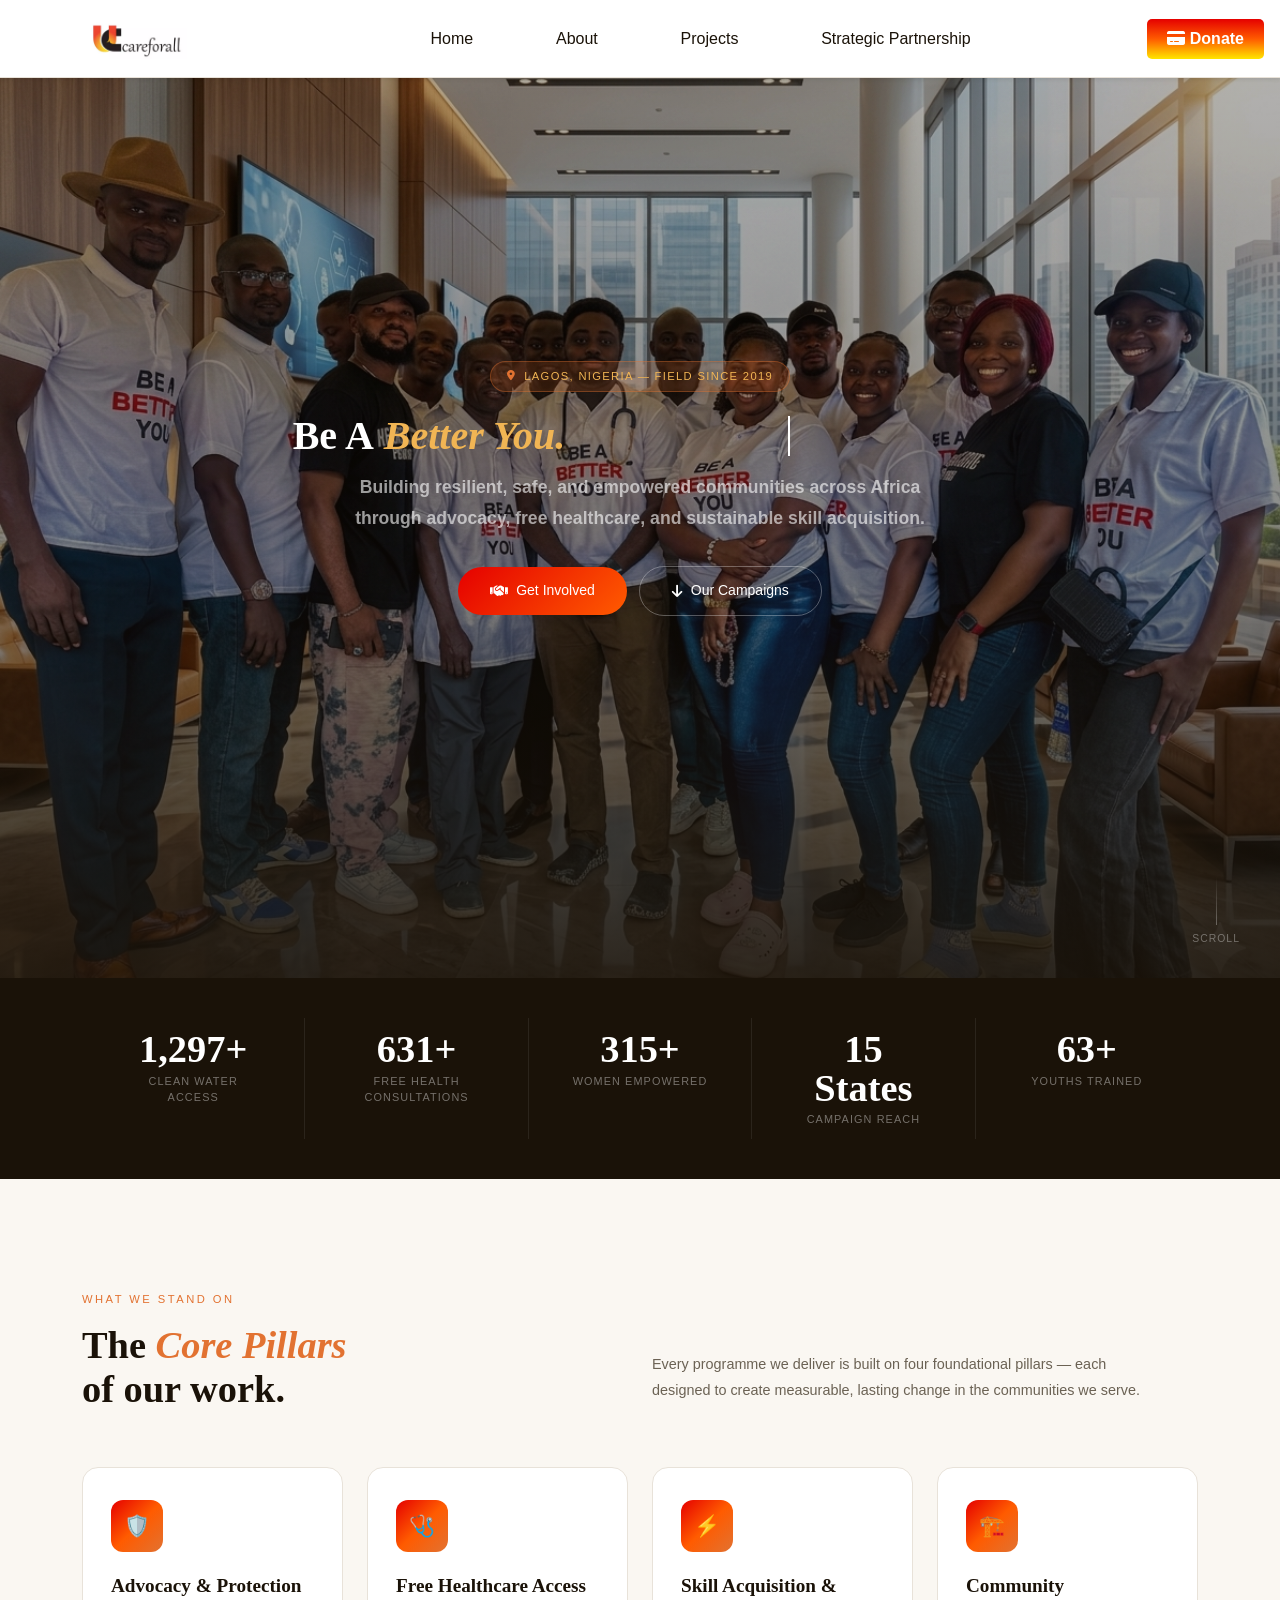
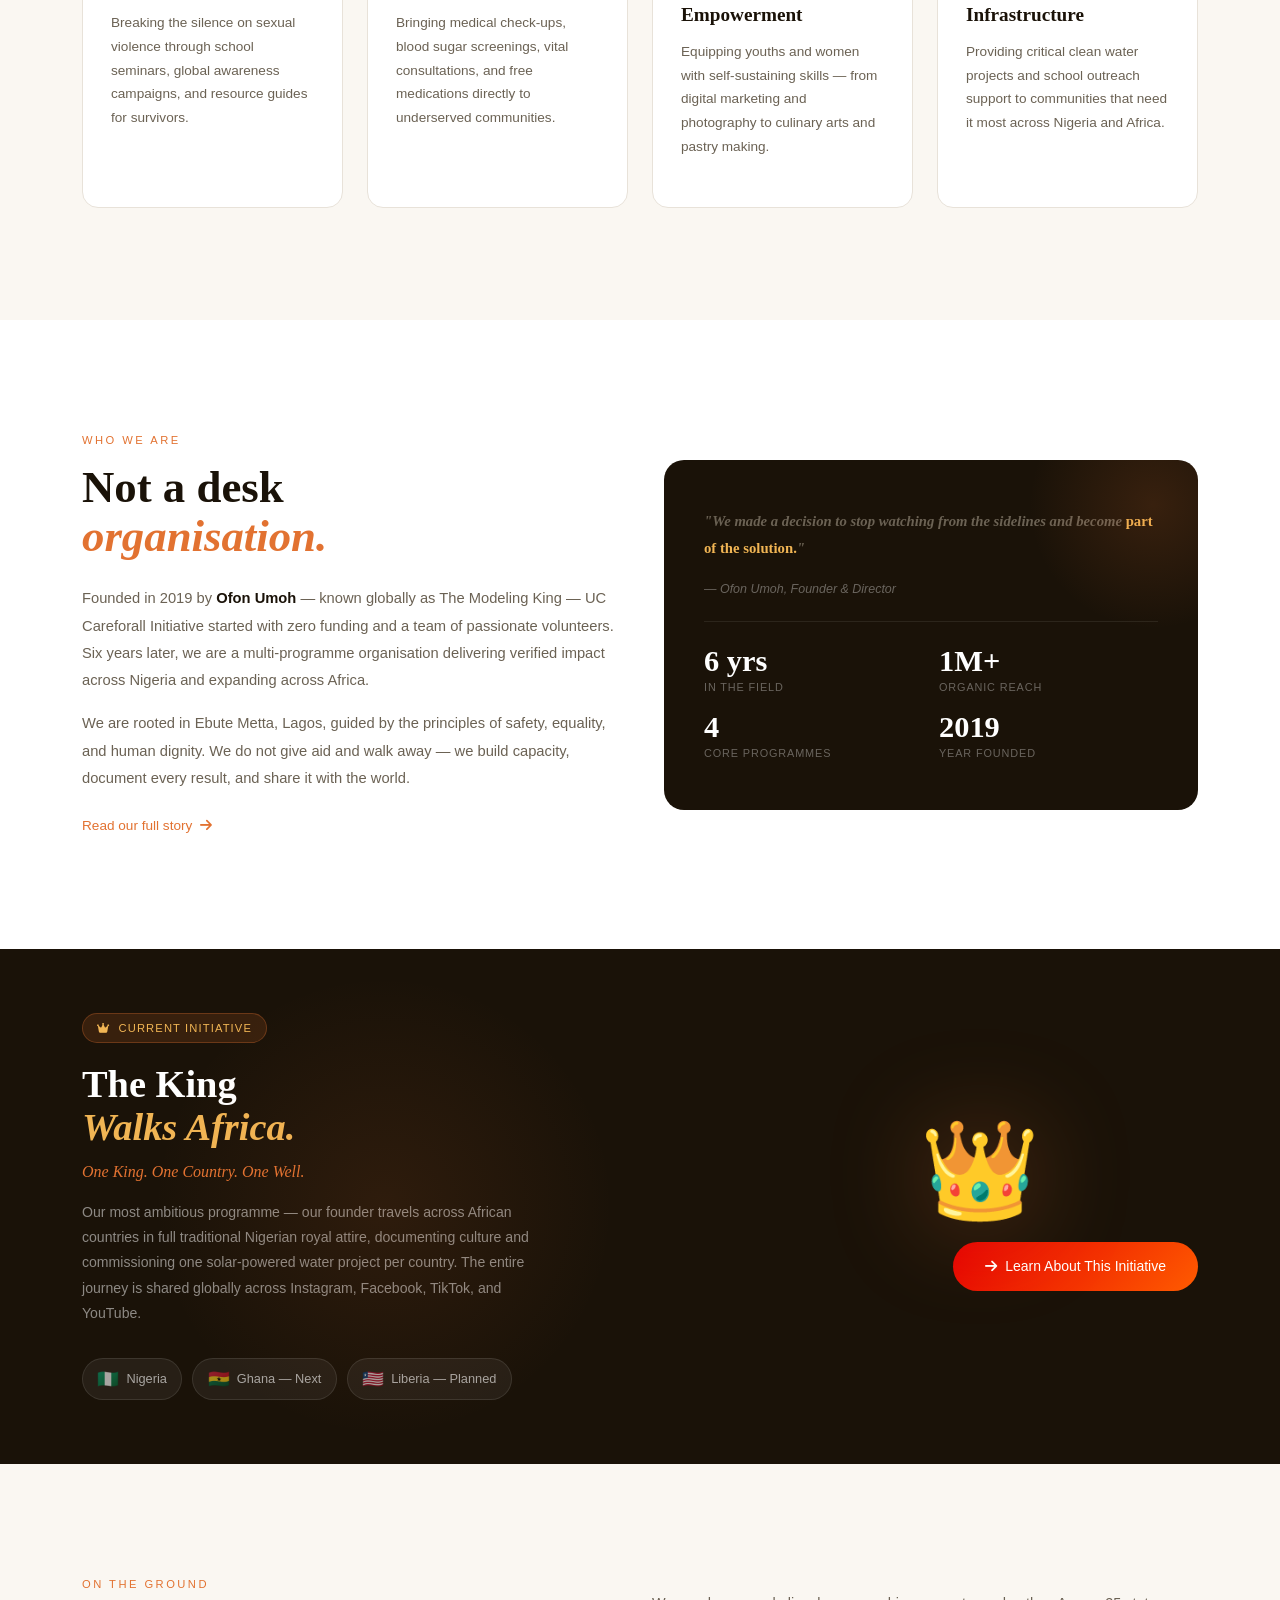
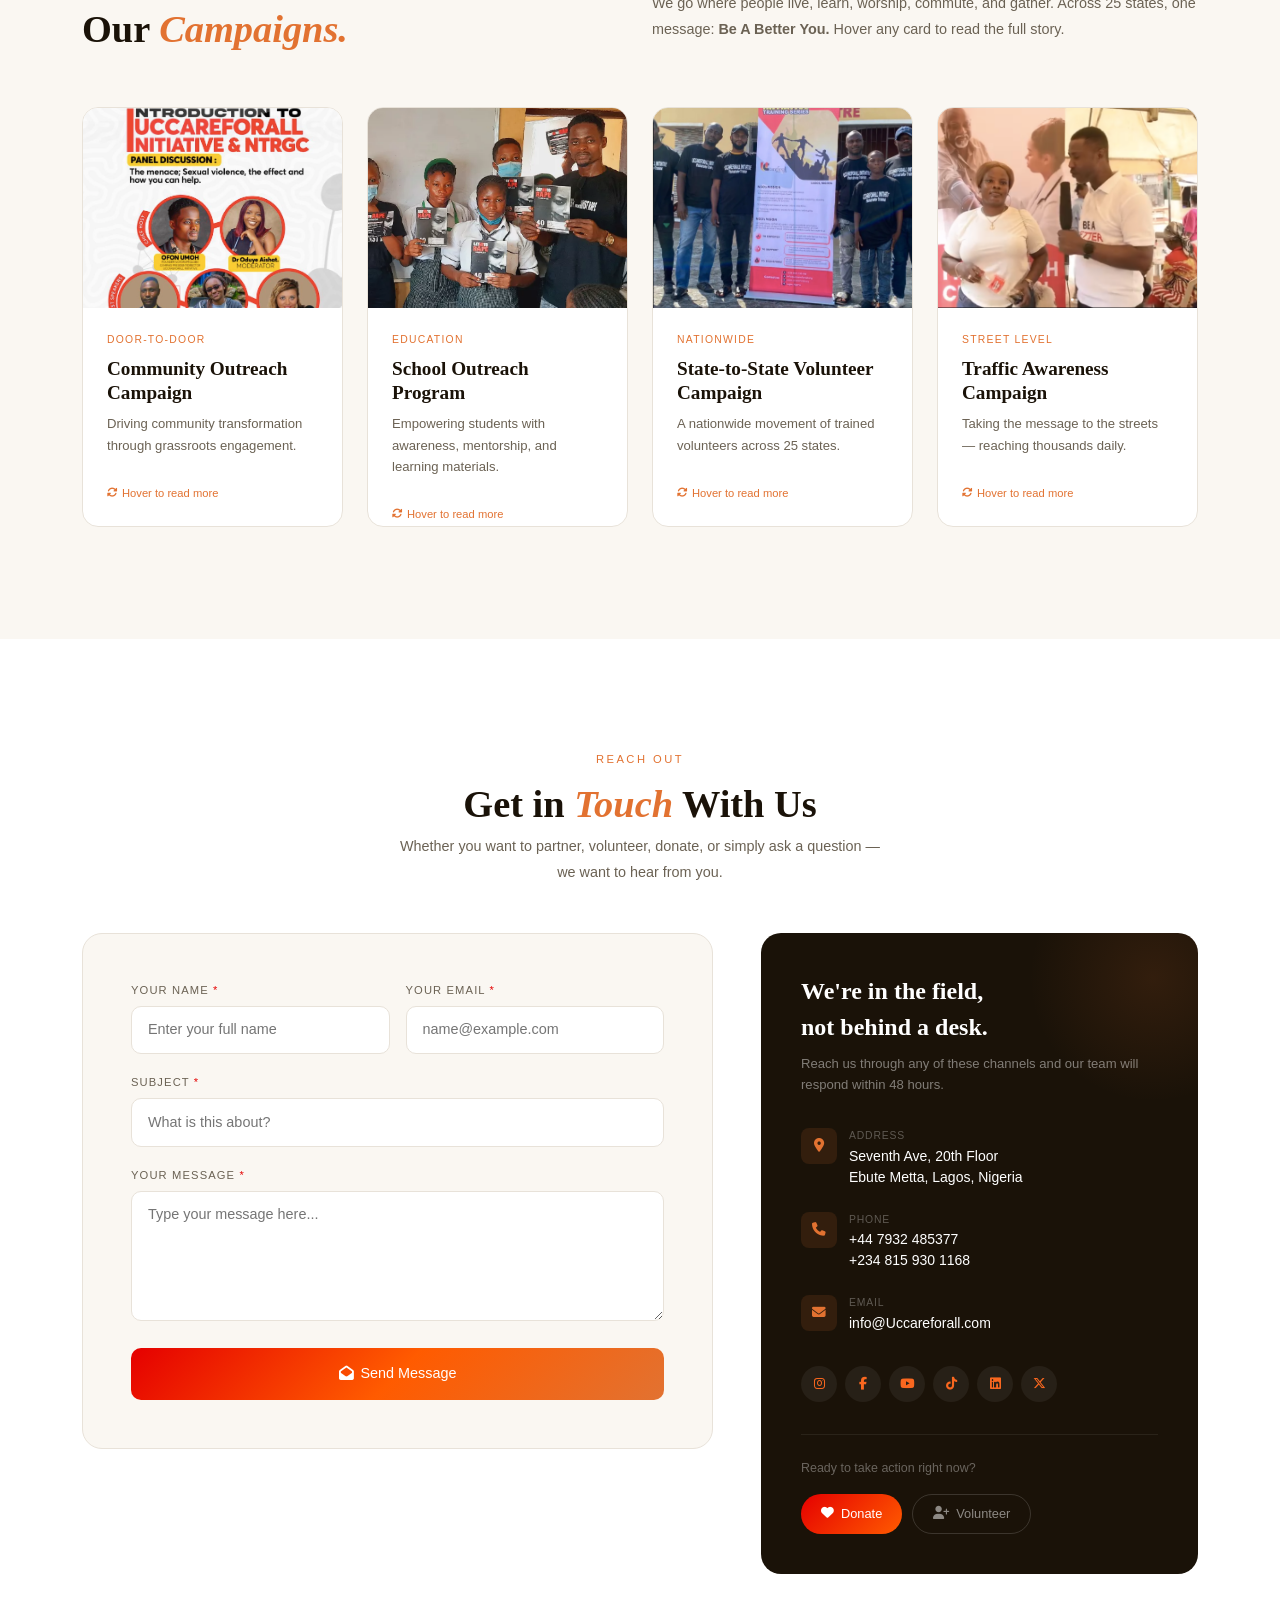
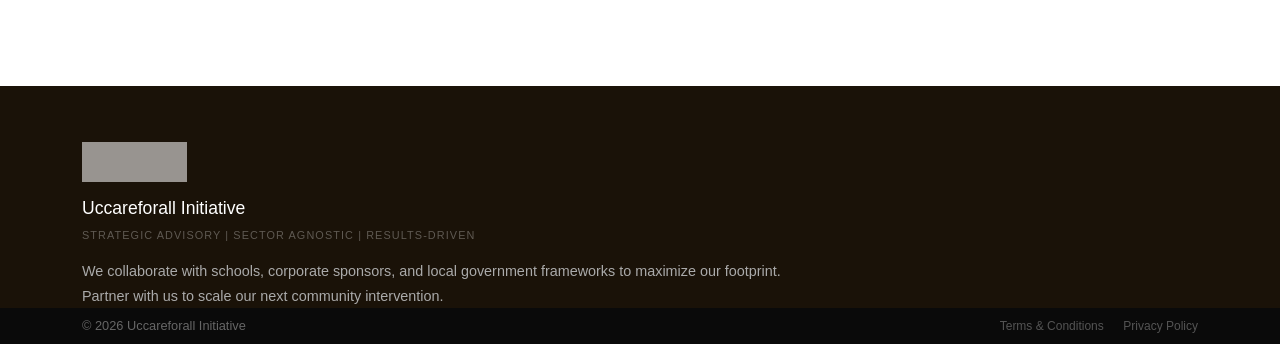
==== commit 50d08450: "Final touches" ====
--- a/index.html
+++ b/index.html
@@ -121,7 +121,13 @@
       max-width: 520px;
       margin-bottom: 2.5rem;
     }
-    .hero-actions { display: flex; gap: 12px; flex-wrap: wrap; }
+    .hero-actions { 
+         display: flex;
+        justify-content: center;
+        align-items: center;
+        gap: 12px;
+        flex-wrap: wrap;
+     }
     .btn-hero-primary {
       padding: 0.85rem 2rem;
       background: linear-gradient(135deg, var(--red), var(--orange));
@@ -727,7 +733,7 @@
       background: rgba(255,255,255,0.06);
       border-radius: 50%;
       display: flex; align-items: center; justify-content: center;
-      color: rgba(255,255,255,0.4);
+      color: #f9671f;
       text-decoration: none;
       font-size: 0.8rem;
       transition: background 0.2s, color 0.2s;
@@ -856,9 +862,7 @@
           <li class="nav-item"><a class="nav-link" href="./index.html">Home</a></li>
           <li class="nav-item"><a class="nav-link" href="./pages/about-us.html">About</a></li>
           <li class="nav-item"><a class="nav-link" href="./pages/projects.html">Projects</a></li>
-          <li class="nav-item"><a class="nav-link" href="./pages/partner.html">Strategic Partnership</a></li>
-          <li class="nav-item"><a class="nav-link" href="#">Contact us</a></li>
-          
+          <li class="nav-item"><a class="nav-link" href="./pages/partner.html">Strategic Partnership</a></li>  
         </ul>
       </div>
       <div class="navbar-right d-none d-lg-block">
@@ -878,7 +882,7 @@
         Lagos, Nigeria — Field Since 2019
       </div>
       <h1 class="hero-headline">
-        Be A<br><em>Better You.</em>
+        Be A<em> Better You.</em>
       </h1>
       <p class="hero-sub">
         Building resilient, safe, and empowered communities across Africa through advocacy, free healthcare, and sustainable skill acquisition.
@@ -1214,6 +1218,7 @@
               <div>
                 <div class="info-label">Phone</div>
                 <div class="info-value">+44 7932 485377</div>
+                 <div class="info-value">+234 815 930 1168</div>
               </div>
             </div>
             <div class="info-row">
@@ -1263,11 +1268,7 @@
                     to maximize our footprint. Partner with us to scale our next community intervention.
                 </p>
             </div>
-             <div class="col-lg-4 footer-right-content d-flex justify-content-center justify-content-lg-end">
-                    <a href="./pages/donate.html" class="btn footer-schedule-btn text-decoration-none d-inline-flex align-items-center gap-2">
-                        <i class="fa fa-credit-card" aria-hidden="true" style="color: #fff;"></i> Donate
-                    </a>
-                </div> 
+            
 
         
         </div>
@@ -1276,27 +1277,7 @@
 
 <div class="sub-footer">
     <div class="container">
-        <div class="row align-items-center py-3">
-            <div class="col-md-4 mb-3 mb-md-0">
-                <p class="footer-contact-info mb-1">Seventh Ave, 20th Floor</p>
-                <p class="footer-contact-info mb-0">Ebute Meta, Lagos</p>
-                <p class="footer-contact-info mb-0">Nigeria</p>
-            </div>
-            <div class="col-md-4 mb-3 mb-md-0">
-                <p class="footer-contact-info mb-1">+44 7932 485377</p>
-                <p class="footer-contact-info mb-0">E: info@Uccareforall.com</p>
-            </div>
-            <div class="col-md-4 d-flex justify-content-center justify-content-md-end">
-               <div class="social-icons">
-                <a href="#" class="social-icon-link me-2"><i style="color: #f9671f;" class="fa-brands fa-instagram"></i></a>
-                    <a href="#" class="social-icon-link me-2"><i style="color: #f9671f;" class="fa-brands fa-facebook-f"></i></a>
-                    <a href="#" class="social-icon-link"><i style="color: #f9671f;;" class="fa-brands fa-youtube"></i></a>
-                    <a href="#" class="social-icon-link me-2"><i style="color:#f9671f; " class="fa-brands fa-linkedin"></i></a>
-                    <a href="#" class="social-icon-link me-2"><i style="color: #f9671f;;" class="fa-brands fa-x-twitter"></i></a> 
-                    
-                </div>
-            </div>
-        </div>
+
     </div>
 </div>
 
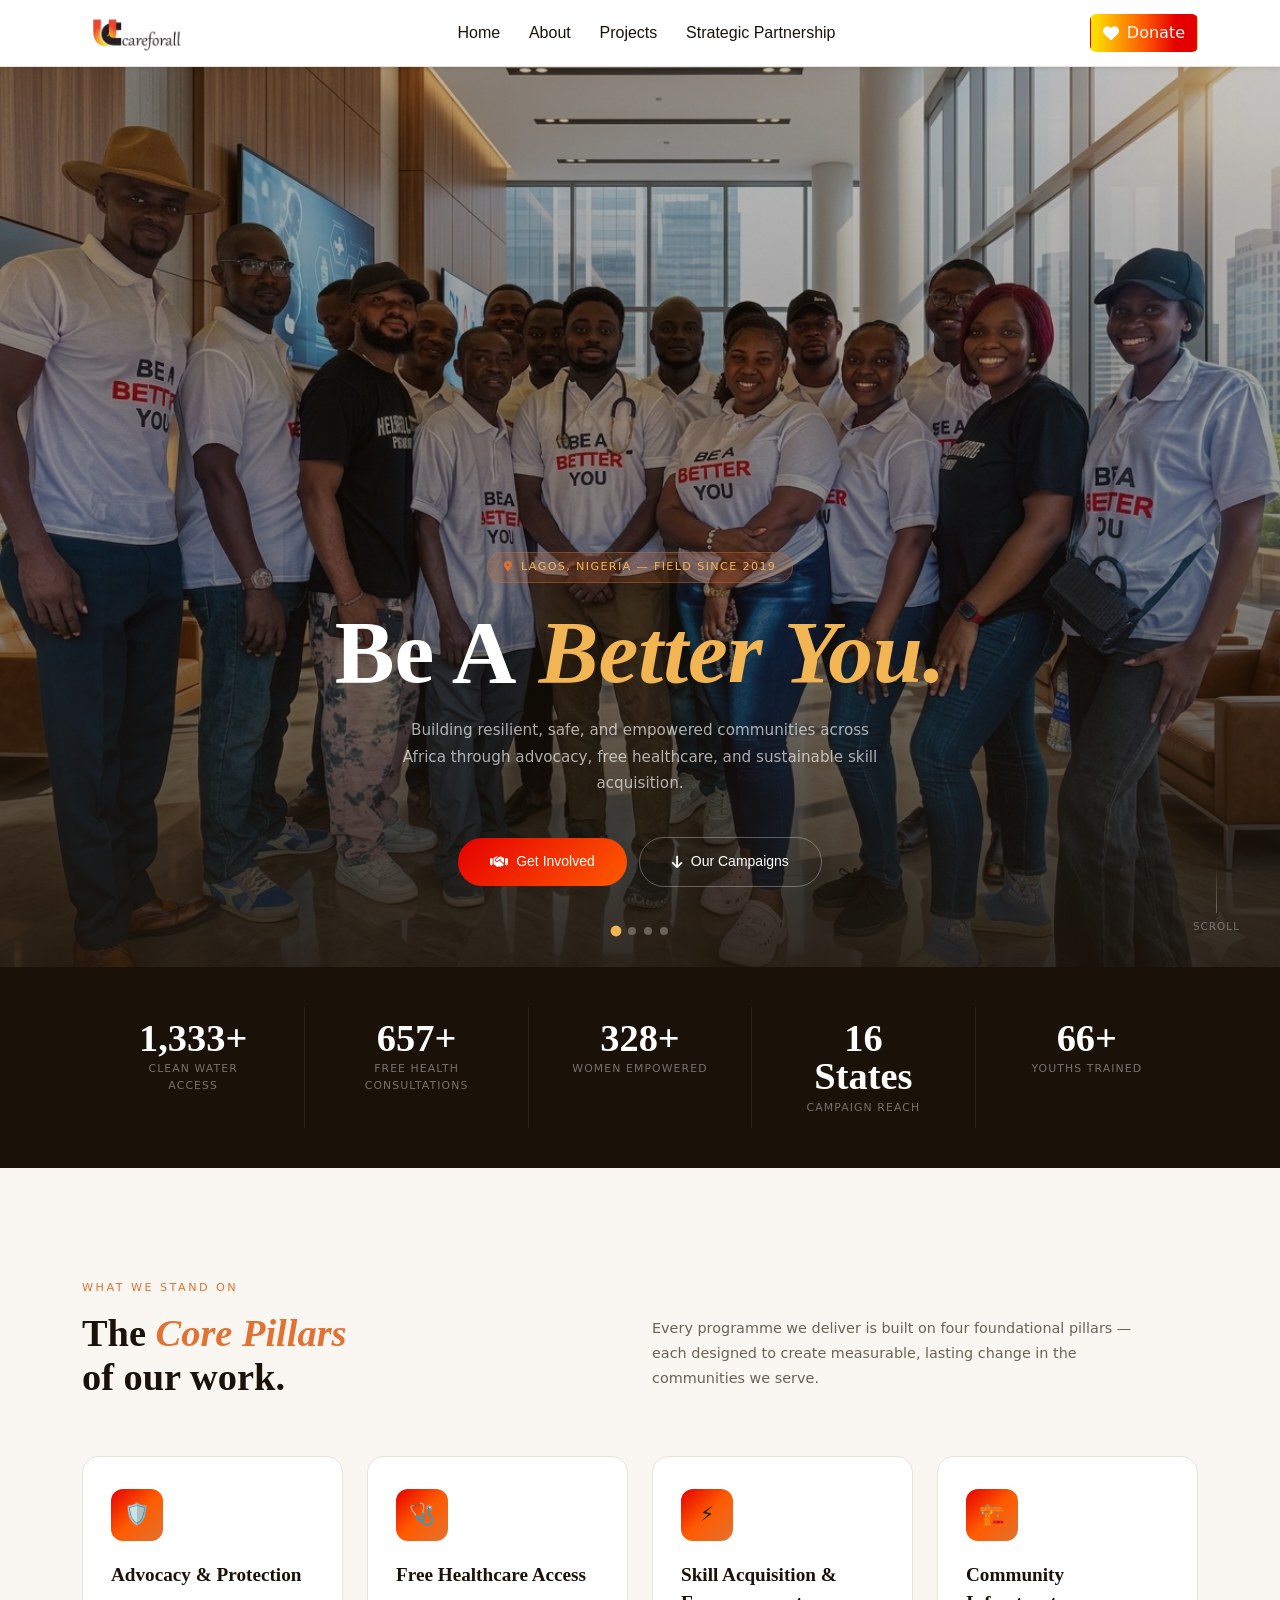
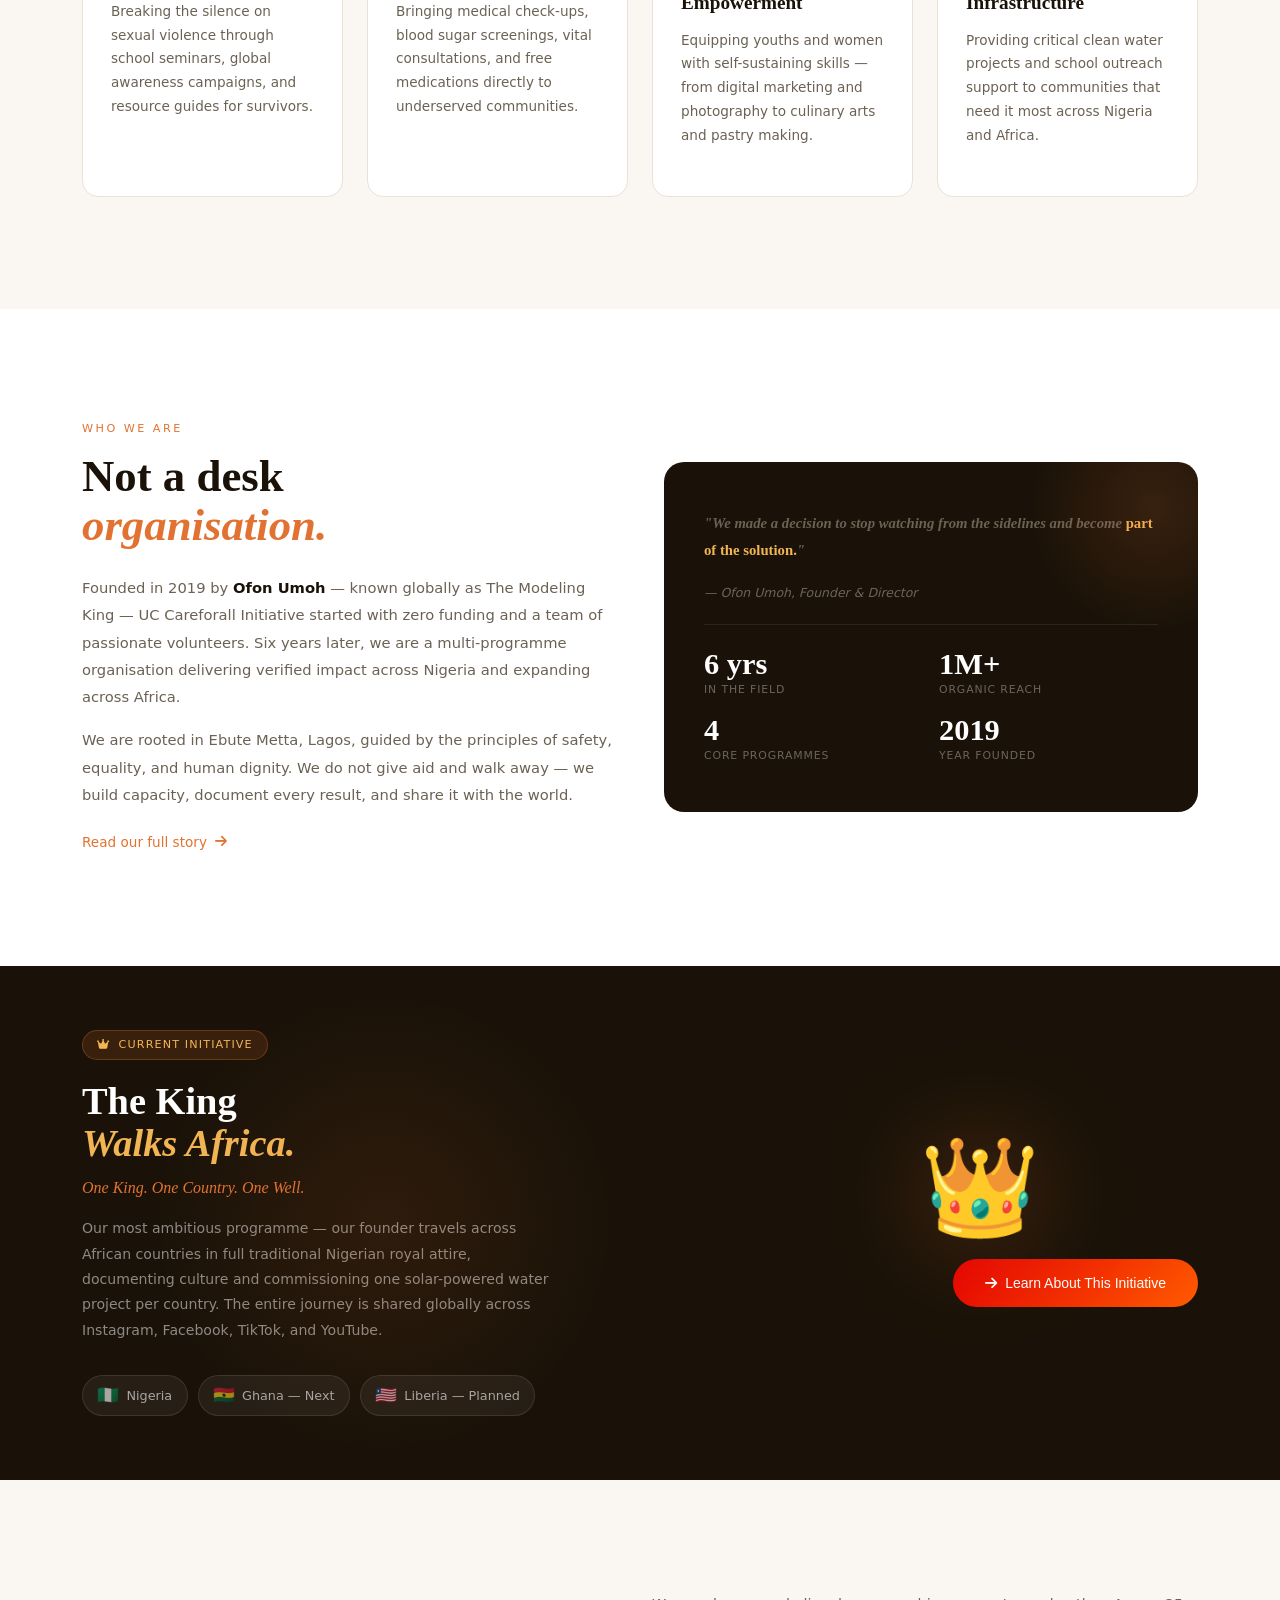
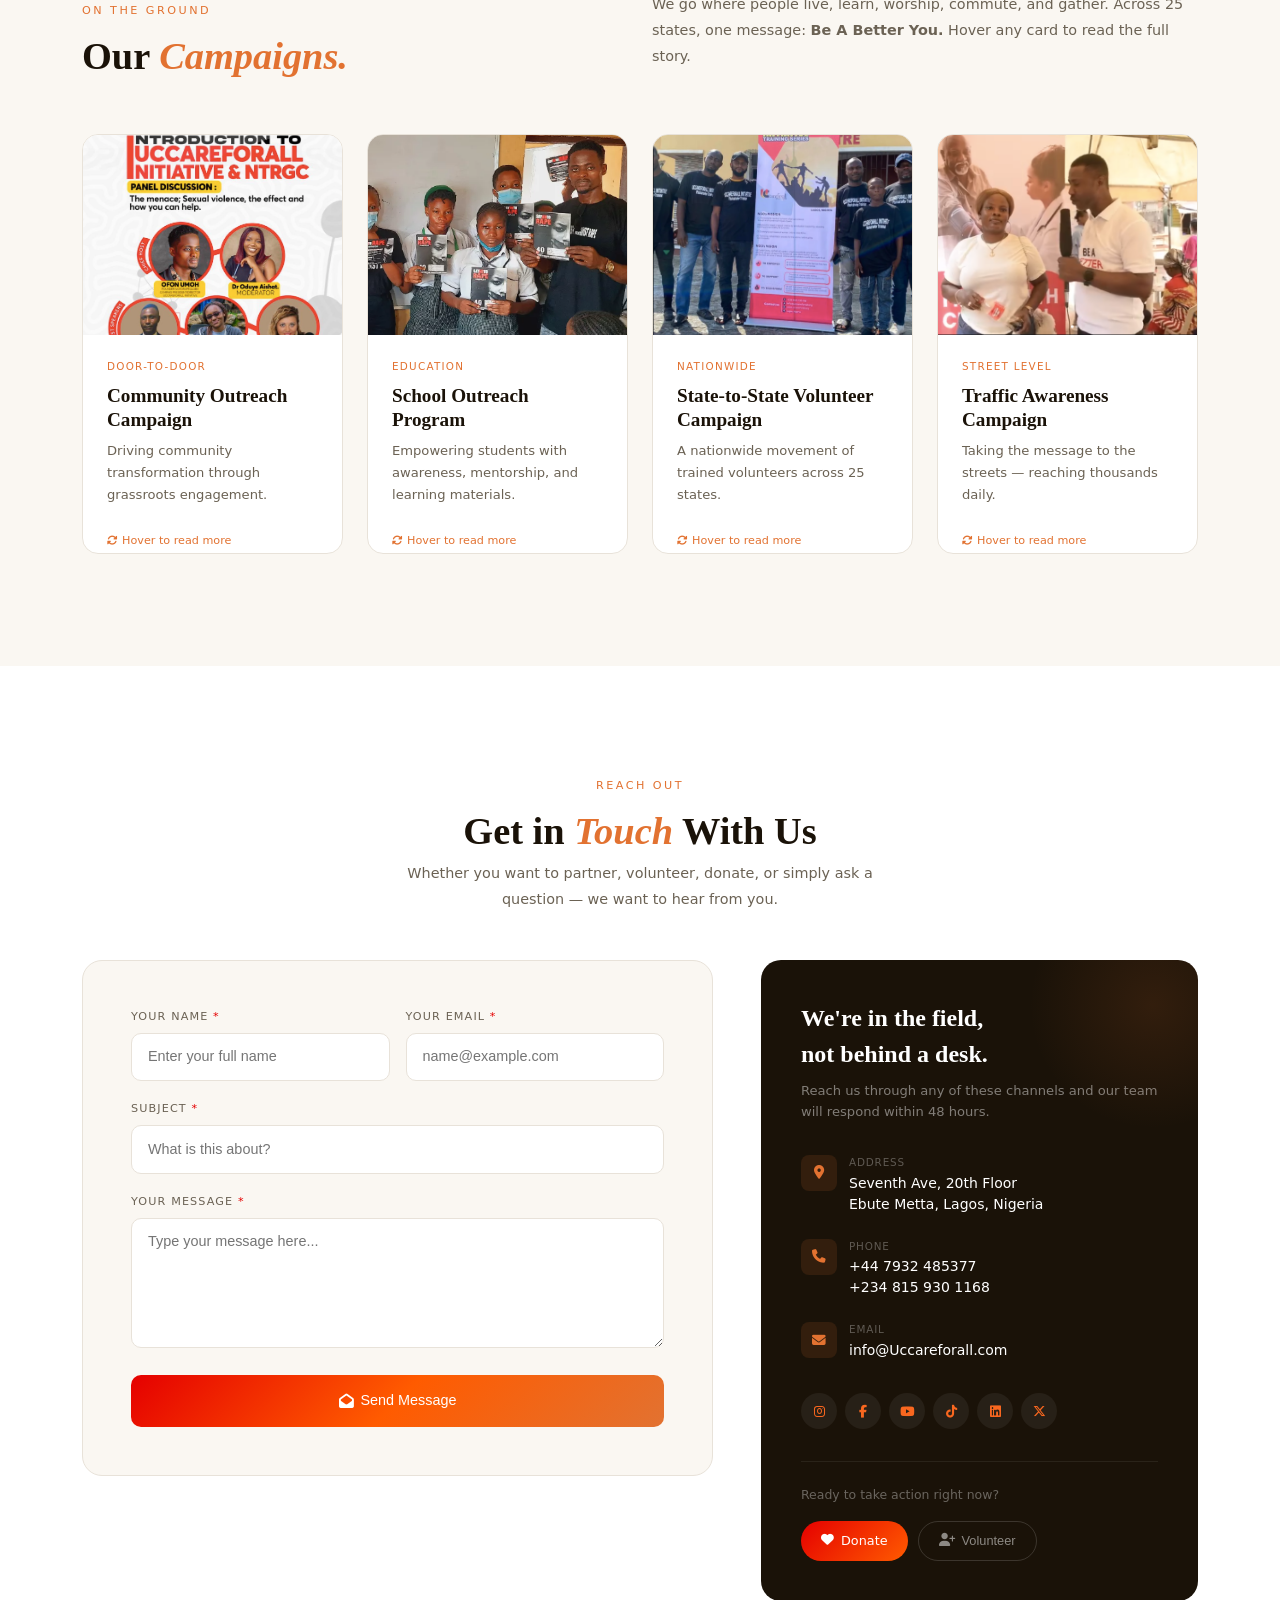
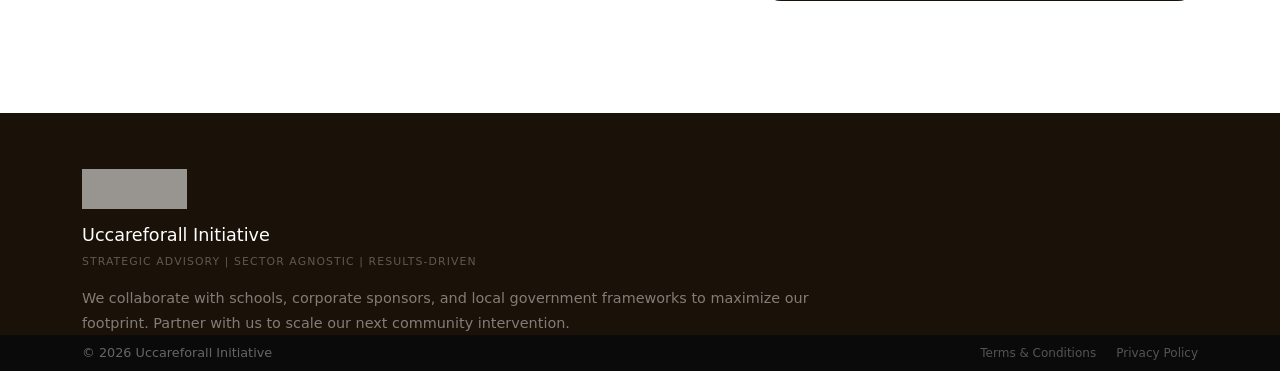
==== commit c460cced: "Final work and uploading" ====
--- a/index.html
+++ b/index.html
@@ -9,844 +9,6 @@
   <link href="https://cdn.jsdelivr.net/npm/bootstrap@5.3.3/dist/css/bootstrap.min.css" rel="stylesheet">
   <link href="https://fonts.googleapis.com/css2?family=Inter:wght@400;600;700&display=swap" rel="stylesheet">
   <link rel="stylesheet" href="https://cdnjs.cloudflare.com/ajax/libs/font-awesome/6.5.2/css/all.min.css" integrity="sha512-SnH5WK+bZxgPHs44uWIX+LLJAJ9/2PkPKZ5QiAj6Ta86w+fsb2TkcmfRyVX3pBnMFcV7oQPJkl9QevSCWr3W6A==" crossorigin="anonymous" referrerpolicy="no-referrer" />
-  <style>
-    *, *::before, *::after { box-sizing: border-box; margin: 0; padding: 0; }
- 
-    :root {
-      --red:    #E50000;
-      --orange: #FF5B00;
-      --amber:  #e27231;
-      --cream:  #FAF7F2;
-      --ink:    #1A1208;
-      --muted:  #f1b554;
-      --border: #E8E2D9;
-      --white:  #FFFFFF;
-      --text-muted: #6B6254;
-    }
- 
-    html { scroll-behavior: smooth; }
-    body { font-family: 'DM Sans', sans-serif; background: var(--white); color: var(--ink); overflow-x: hidden; }
- 
-    /* ── Eyebrow ── */
-    .eyebrow {
-      font-size: 0.7rem;
-      font-weight: 500;
-      letter-spacing: 0.22em;
-      text-transform: uppercase;
-      color: var(--amber);
-      display: block;
-      margin-bottom: 0.9rem;
-    }
- 
-    /* ════════════════════════════
-       NAVBAR
-    ════════════════════════════ */
-    .navbar {
-      background: var(--white) !important;
-      border-bottom: 1px solid var(--border);
-      padding: 0.85rem 0;
-      z-index: 1000;
-    }
-    .nav-link {
-      font-family: 'DM Sans', sans-serif;
-      font-size: 0.875rem;
-      color: var(--ink) !important;
-      padding: 0.4rem 0.9rem !important;
-      transition: color 0.2s;
-    }
-    .nav-link:hover { color: var(--red) !important; }
-    .nav-link.active { color: var(--red) !important; font-weight: 500; }
- 
-    /* ════════════════════════════
-       HERO
-    ════════════════════════════ */
-    .hero {
-      position: relative;
-      min-height: 100vh;
-      display: flex;
-      align-items: flex-end;
-      overflow: hidden;
-    }
-    .hero-bg {
-      position: absolute;
-      inset: 0;
-      background: url('../images/uc-medical/hero-1.png');
-      background-size: cover;
-      background-position: center top;
-      z-index: 0;
-    }
-    /* layered gradient: bottom-up dark for text, slight top vignette */
-    .hero-bg::after {
-      content: '';
-      position: absolute;
-      inset: 0;
-      background:
-        linear-gradient(to top, rgba(26,18,8,0.88) 0%, rgba(26,18,8,0.35) 45%, rgba(26,18,8,0.15) 100%);
-    }
-    .hero-content {
-      position: relative;
-      z-index: 1;
-      padding: 0 0 5rem;
-      width: 100%;
-    }
-    .hero-tag {
-      display: inline-flex;
-      align-items: center;
-      gap: 8px;
-      background: rgba(226,114,49,0.18);
-      border: 1px solid rgba(226,114,49,0.35);
-      border-radius: 50px;
-      padding: 0.4rem 1rem;
-      font-size: 0.7rem;
-      color: var(--muted);
-      letter-spacing: 0.12em;
-      text-transform: uppercase;
-      margin-bottom: 1.5rem;
-    }
-    .hero-tag i { font-size: 0.65rem; color: var(--amber); }
-    .hero-headline {
-      font-family: 'Cormorant Garamond', serif;
-      font-size: clamp(3.5rem, 7vw, 6.5rem);
-      font-weight: 600;
-      color: var(--white);
-      line-height: 1.0;
-      margin-bottom: 1.25rem;
-      max-width: 720px;
-    }
-    .hero-headline em { font-style: italic; color: var(--muted); }
-    .hero-sub {
-      font-size: 1rem;
-      color: rgba(255,255,255,0.6);
-      line-height: 1.75;
-      max-width: 520px;
-      margin-bottom: 2.5rem;
-    }
-    .hero-actions { 
-         display: flex;
-        justify-content: center;
-        align-items: center;
-        gap: 12px;
-        flex-wrap: wrap;
-     }
-    .btn-hero-primary {
-      padding: 0.85rem 2rem;
-      background: linear-gradient(135deg, var(--red), var(--orange));
-      color: var(--white);
-      border: none;
-      border-radius: 50px;
-      font-family: 'DM Sans', sans-serif;
-      font-size: 0.875rem;
-      font-weight: 500;
-      text-decoration: none;
-      display: inline-flex;
-      align-items: center;
-      gap: 8px;
-      transition: opacity 0.2s, transform 0.15s;
-      cursor: pointer;
-    }
-    .btn-hero-primary:hover { opacity: 0.88; transform: translateY(-2px); color: var(--white); }
-    .btn-hero-ghost {
-      padding: 0.85rem 2rem;
-      background: transparent;
-      color: var(--white);
-      border: 1px solid rgba(255,255,255,0.3);
-      border-radius: 50px;
-      font-family: 'DM Sans', sans-serif;
-      font-size: 0.875rem;
-      font-weight: 500;
-      text-decoration: none;
-      display: inline-flex;
-      align-items: center;
-      gap: 8px;
-      transition: border-color 0.2s, transform 0.15s;
-      cursor: pointer;
-    }
-    .btn-hero-ghost:hover { border-color: var(--muted); color: var(--muted); transform: translateY(-2px); }
- 
-    /* Scroll hint */
-    .scroll-hint {
-      position: absolute;
-      bottom: 2rem;
-      right: 2.5rem;
-      z-index: 2;
-      display: flex;
-      flex-direction: column;
-      align-items: center;
-      gap: 6px;
-      color: rgba(255,255,255,0.35);
-      font-size: 0.65rem;
-      letter-spacing: 0.1em;
-      text-transform: uppercase;
-    }
-    .scroll-hint-line {
-      width: 1px;
-      height: 48px;
-      background: linear-gradient(to bottom, transparent, rgba(255,255,255,0.3));
-      animation: scrollPulse 2s ease-in-out infinite;
-    }
-    @keyframes scrollPulse {
-      0%, 100% { opacity: 0.3; transform: scaleY(1); }
-      50% { opacity: 1; transform: scaleY(0.7); }
-    }
- 
-    /* ════════════════════════════
-       IMPACT TICKER STRIP
-    ════════════════════════════ */
-    .ticker-strip {
-      background: var(--ink);
-      padding: 2.5rem 0;
-      overflow: hidden;
-    }
-    .ticker-inner {
-      display: flex;
-      justify-content: center;
-      align-items: stretch;
-      gap: 0;
-      flex-wrap: wrap;
-    }
-    .ticker-item {
-      text-align: center;
-      padding: 0.75rem 2.5rem;
-      border-right: 1px solid rgba(255,255,255,0.08);
-      flex: 1;
-      min-width: 160px;
-    }
-    .ticker-item:last-child { border-right: none; }
-    .ticker-num {
-      font-family: 'Cormorant Garamond', serif;
-      font-size: 2.4rem;
-      font-weight: 700;
-      color: var(--white);
-      line-height: 1;
-      display: block;
-    }
-    .ticker-label {
-      font-size: 0.68rem;
-      color: rgba(255,255,255,0.4);
-      letter-spacing: 0.1em;
-      text-transform: uppercase;
-      margin-top: 4px;
-      display: block;
-    }
-    .ticker-num.counting { color: var(--muted); }
- 
-    /* ════════════════════════════
-       CORE PILLARS
-    ════════════════════════════ */
-    .pillars-section {
-      background: var(--cream);
-      padding: 7rem 0;
-    }
-    .pillars-section .section-heading {
-      font-family: 'Cormorant Garamond', serif;
-      font-size: clamp(2rem, 3vw, 2.8rem);
-      font-weight: 600;
-      color: var(--ink);
-      line-height: 1.15;
-    }
-    .pillars-section .section-heading em { font-style: italic; color: var(--amber); }
-    .section-intro { font-size: 0.9rem; color: var(--text-muted); line-height: 1.75; max-width: 500px; }
- 
-    .pillar-card {
-      background: var(--white);
-      border: 1px solid var(--border);
-      border-radius: 16px;
-      padding: 2rem 1.75rem;
-      height: 100%;
-      transition: transform 0.2s, border-color 0.2s, box-shadow 0.2s;
-      position: relative;
-      overflow: hidden;
-    }
-    .pillar-card::before {
-      content: '';
-      position: absolute;
-      top: 0; left: 0;
-      width: 100%; height: 3px;
-      background: linear-gradient(to right, var(--red), var(--orange), var(--amber));
-      opacity: 0;
-      transition: opacity 0.2s;
-    }
-    .pillar-card:hover {
-      transform: translateY(-5px);
-      border-color: transparent;
-      box-shadow: 0 12px 40px rgba(26,18,8,0.1);
-    }
-    .pillar-card:hover::before { opacity: 1; }
-    .pillar-icon {
-      width: 52px; height: 52px;
-      border-radius: 12px;
-      background: linear-gradient(135deg, var(--red), var(--orange), var(--amber));
-      display: flex; align-items: center; justify-content: center;
-      margin-bottom: 1.25rem;
-      font-size: 1.3rem;
-    }
-    .pillar-title {
-      font-family: 'Cormorant Garamond', serif;
-      font-size: 1.2rem;
-      font-weight: 600;
-      color: var(--ink);
-      margin-bottom: 0.65rem;
-    }
-    .pillar-body { font-size: 0.85rem; color: var(--text-muted); line-height: 1.75; }
- 
-    /* ════════════════════════════
-       ABOUT STRIP
-    ════════════════════════════ */
-    .about-strip {
-      background: var(--white);
-      padding: 7rem 0;
-    }
-    .about-strip .section-heading {
-      font-family: 'Cormorant Garamond', serif;
-      font-size: clamp(2rem, 3.5vw, 3rem);
-      font-weight: 600;
-      color: var(--ink);
-      line-height: 1.1;
-      margin-bottom: 1.5rem;
-    }
-    .about-strip .section-heading em { font-style: italic; color: var(--amber); }
-    .about-strip p { font-size: 0.92rem; color: var(--text-muted); line-height: 1.85; margin-bottom: 1rem; }
-    .about-strip strong { color: var(--ink); }
-    .about-strip .learn-link {
-      display: inline-flex;
-      align-items: center;
-      gap: 8px;
-      font-size: 0.85rem;
-      font-weight: 500;
-      color: var(--amber);
-      text-decoration: none;
-      margin-top: 0.5rem;
-      border-bottom: 1px solid transparent;
-      transition: border-color 0.2s;
-    }
-    .about-strip .learn-link:hover { border-color: var(--amber); }
- 
-    /* Quote callout on right side */
-    .about-callout {
-      background: var(--ink);
-      border-radius: 20px;
-      padding: 3rem 2.5rem;
-      height: 100%;
-      display: flex;
-      flex-direction: column;
-      justify-content: space-between;
-      position: relative;
-      overflow: hidden;
-    }
-    .about-callout::before {
-      content: '';
-      position: absolute;
-      top: -80px; right: -80px;
-      width: 250px; height: 250px;
-      border-radius: 50%;
-      background: radial-gradient(circle, rgba(226,114,49,0.15) 0%, transparent 70%);
-      pointer-events: none;
-    }
-    .callout-quote {
-      font-family: 'Cormorant Garamond', serif;
-      font-size: clamp(1.6rem, 2.5vw, 2.1rem);
-      font-weight: 600;
-      font-style: italic;
-      color: var(--white);
-      line-height: 1.3;
-      margin-bottom: 2rem;
-    }
-    .callout-quote em { color: var(--muted); font-style: normal; }
-    .callout-stats {
-      display: grid;
-      grid-template-columns: 1fr 1fr;
-      gap: 1rem;
-      border-top: 1px solid rgba(255,255,255,0.08);
-      padding-top: 1.5rem;
-    }
-    .c-stat-num {
-      font-family: 'Cormorant Garamond', serif;
-      font-size: 1.9rem;
-      font-weight: 700;
-      color: var(--white);
-      line-height: 1;
-    }
-    .c-stat-label {
-      font-size: 0.68rem;
-      color: rgba(255,255,255,0.35);
-      letter-spacing: 0.08em;
-      text-transform: uppercase;
-      margin-top: 3px;
-    }
- 
-    /* ════════════════════════════
-       KING WALKS AFRICA BANNER
-    ════════════════════════════ */
-    .kwa-banner {
-      background: var(--ink);
-      padding: 4rem 0;
-      position: relative;
-      overflow: hidden;
-    }
-    .kwa-banner::before {
-      content: '';
-      position: absolute;
-      top: 50%; left: 30%;
-      transform: translate(-50%, -50%);
-      width: 500px; height: 500px;
-      border-radius: 50%;
-      background: radial-gradient(circle, rgba(226,114,49,0.1) 0%, transparent 65%);
-      pointer-events: none;
-    }
-    .kwa-pill {
-      display: inline-flex;
-      align-items: center;
-      gap: 7px;
-      background: rgba(226,114,49,0.15);
-      border: 1px solid rgba(226,114,49,0.3);
-      border-radius: 50px;
-      padding: 0.35rem 0.9rem;
-      font-size: 0.7rem;
-      color: var(--muted);
-      letter-spacing: 0.1em;
-      text-transform: uppercase;
-      margin-bottom: 1.25rem;
-    }
-    .kwa-headline {
-      font-family: 'Cormorant Garamond', serif;
-      font-size: clamp(1.8rem, 3vw, 2.8rem);
-      font-weight: 600;
-      color: var(--white);
-      line-height: 1.1;
-      margin-bottom: 0.75rem;
-    }
-    .kwa-headline em { font-style: italic; color: var(--muted); }
-    .kwa-tagline {
-      font-family: 'Cormorant Garamond', serif;
-      font-size: 1rem;
-      font-style: italic;
-      color: var(--amber);
-      margin-bottom: 1rem;
-    }
-    .kwa-body {
-      font-size: 0.88rem;
-      color: rgba(255,255,255,0.5);
-      line-height: 1.8;
-      max-width: 480px;
-    }
-    .kwa-flags {
-      display: flex;
-      gap: 10px;
-      flex-wrap: wrap;
-      margin-top: 2rem;
-    }
-    .kwa-flag-chip {
-      display: inline-flex;
-      align-items: center;
-      gap: 7px;
-      background: rgba(255,255,255,0.06);
-      border: 1px solid rgba(255,255,255,0.1);
-      border-radius: 50px;
-      padding: 0.4rem 0.9rem;
-      font-size: 0.8rem;
-      color: rgba(255,255,255,0.6);
-    }
-    .kwa-flag-chip span { font-size: 1.1rem; }
-    .kwa-right {
-      display: flex;
-      flex-direction: column;
-      justify-content: center;
-      align-items: flex-end;
-    }
-    .kwa-crown-wrap {
-      font-size: 6rem;
-      line-height: 1;
-      filter: drop-shadow(0 0 50px rgba(226,114,49,0.35));
-      margin-bottom: 1.5rem;
-      text-align: center;
-      width: 100%;
-    }
-    .btn-kwa {
-      padding: 0.85rem 2rem;
-      background: linear-gradient(135deg, var(--red), var(--orange));
-      color: var(--white);
-      border: none;
-      border-radius: 50px;
-      font-family: 'DM Sans', sans-serif;
-      font-size: 0.875rem;
-      font-weight: 500;
-      text-decoration: none;
-      display: inline-flex;
-      align-items: center;
-      gap: 8px;
-      transition: opacity 0.2s, transform 0.15s;
-    }
-    .btn-kwa:hover { opacity: 0.88; transform: translateY(-2px); color: var(--white); }
- 
-    /* ════════════════════════════
-       CAMPAIGNS — FLIP CARDS
-    ════════════════════════════ */
-    .campaigns-section {
-      background: var(--cream);
-      padding: 7rem 0;
-    }
-    .campaigns-section .section-heading {
-      font-family: 'Cormorant Garamond', serif;
-      font-size: clamp(2rem, 3vw, 2.8rem);
-      font-weight: 600;
-      color: var(--ink);
-      line-height: 1.15;
-    }
-    .campaigns-section .section-heading em { font-style: italic; color: var(--amber); }
-    .campaigns-intro { font-size: 0.9rem; color: var(--text-muted); line-height: 1.8; }
- 
-    /* Flip card */
-    .flip-card {
-      height: 420px;
-      perspective: 1200px;
-      cursor: pointer;
-    }
-    .flip-card-inner {
-      width: 100%;
-      height: 100%;
-      position: relative;
-      transform-style: preserve-3d;
-      transition: transform 0.55s cubic-bezier(0.4, 0, 0.2, 1);
-    }
-    .flip-card:hover .flip-card-inner,
-    .flip-card.flipped .flip-card-inner {
-      transform: rotateY(180deg);
-    }
-    .flip-front, .flip-back {
-      position: absolute;
-      inset: 0;
-      backface-visibility: hidden;
-      -webkit-backface-visibility: hidden;
-      border-radius: 16px;
-      overflow: hidden;
-    }
- 
-    /* Front */
-    .flip-front {
-      background: var(--white);
-      border: 1px solid var(--border);
-      display: flex;
-      flex-direction: column;
-    }
-    .flip-front-img {
-      width: 100%;
-      height: 200px;
-      object-fit: cover;
-      flex-shrink: 0;
-    }
-    .flip-front-body {
-      padding: 1.5rem;
-      flex: 1;
-      display: flex;
-      flex-direction: column;
-    }
-    .flip-front-tag {
-      font-size: 0.65rem;
-      font-weight: 500;
-      letter-spacing: 0.12em;
-      text-transform: uppercase;
-      color: var(--amber);
-      margin-bottom: 0.6rem;
-    }
-    .flip-front-title {
-      font-family: 'Cormorant Garamond', serif;
-      font-size: 1.2rem;
-      font-weight: 600;
-      color: var(--ink);
-      margin-bottom: 0.5rem;
-      line-height: 1.25;
-    }
-    .flip-front-summary { font-size: 0.82rem; color: var(--text-muted); line-height: 1.65; flex: 1; }
-    .flip-hint {
-      display: flex;
-      align-items: center;
-      gap: 5px;
-      font-size: 0.7rem;
-      color: var(--amber);
-      margin-top: 0.75rem;
-    }
-    .flip-hint i { font-size: 0.65rem; }
- 
-    /* Back */
-    .flip-back {
-      transform: rotateY(180deg);
-      background: var(--ink);
-      padding: 2rem;
-      display: flex;
-      flex-direction: column;
-      justify-content: center;
-      position: relative;
-      overflow: hidden;
-    }
-    .flip-back::before {
-      content: '';
-      position: absolute;
-      bottom: -60px; right: -60px;
-      width: 200px; height: 200px;
-      border-radius: 50%;
-      background: radial-gradient(circle, rgba(226,114,49,0.15) 0%, transparent 70%);
-      pointer-events: none;
-    }
-    .flip-back-title {
-      font-family: 'Cormorant Garamond', serif;
-      font-size: 1.3rem;
-      font-weight: 600;
-      color: var(--white);
-      margin-bottom: 1rem;
-      line-height: 1.2;
-    }
-    .flip-back-body { font-size: 0.83rem; color: rgba(255,255,255,0.6); line-height: 1.75; flex: 1; }
-    .flip-back-cta {
-      display: inline-flex;
-      align-items: center;
-      gap: 7px;
-      font-size: 0.78rem;
-      font-weight: 500;
-      color: var(--muted);
-      text-decoration: none;
-      margin-top: 1.25rem;
-      transition: gap 0.2s;
-    }
-    .flip-back-cta:hover { gap: 10px; color: var(--muted); }
- 
-    /* ════════════════════════════
-       CONTACT
-    ════════════════════════════ */
-    .contact-section {
-      background: var(--white);
-      padding: 7rem 0;
-    }
-    .contact-section .section-heading {
-      font-family: 'Cormorant Garamond', serif;
-      font-size: clamp(2rem, 3vw, 2.8rem);
-      font-weight: 600;
-      color: var(--ink);
-      line-height: 1.15;
-      margin-bottom: 0.5rem;
-    }
-    .contact-section .section-heading em { font-style: italic; color: var(--amber); }
- 
-    .contact-form-card {
-      background: var(--cream);
-      border-radius: 20px;
-      border: 1px solid var(--border);
-      padding: 3rem;
-    }
-    .form-field { margin-bottom: 1.25rem; }
-    .form-field label {
-      display: block;
-      font-size: 0.7rem;
-      font-weight: 500;
-      letter-spacing: 0.1em;
-      text-transform: uppercase;
-      color: var(--text-muted);
-      margin-bottom: 0.45rem;
-    }
-    .form-field input,
-    .form-field textarea,
-    .form-field select {
-      width: 100%;
-      border: 1.5px solid var(--border);
-      border-radius: 10px;
-      padding: 0.78rem 1rem;
-      font-family: 'DM Sans', sans-serif;
-      font-size: 0.9rem;
-      color: var(--ink);
-      background: var(--white);
-      outline: none;
-      transition: border-color 0.2s, box-shadow 0.2s;
-      appearance: none;
-    }
-    .form-field input:focus,
-    .form-field textarea:focus {
-      border-color: var(--amber);
-      box-shadow: 0 0 0 3px rgba(226,114,49,0.12);
-    }
-    .form-field textarea { resize: vertical; min-height: 130px; }
-    .form-row { display: grid; grid-template-columns: 1fr 1fr; gap: 1rem; }
-    .btn-send {
-      width: 100%;
-      padding: 0.95rem;
-      background: linear-gradient(135deg, var(--red), var(--orange), var(--amber));
-      color: var(--white);
-      border: none;
-      border-radius: 10px;
-      font-family: 'DM Sans', sans-serif;
-      font-size: 0.9rem;
-      font-weight: 500;
-      cursor: pointer;
-      display: flex;
-      align-items: center;
-      justify-content: center;
-      gap: 8px;
-      margin-top: 0.5rem;
-      transition: opacity 0.2s, transform 0.15s;
-    }
-    .btn-send:hover { opacity: 0.88; transform: translateY(-1px); }
- 
-    /* Contact info sidebar */
-    .contact-info-card {
-      background: var(--ink);
-      border-radius: 20px;
-      padding: 2.5rem;
-      height: 100%;
-      position: relative;
-      overflow: hidden;
-    }
-    .contact-info-card::before {
-      content: '';
-      position: absolute;
-      top: -80px; right: -80px;
-      width: 250px; height: 250px;
-      border-radius: 50%;
-      background: radial-gradient(circle, rgba(226,114,49,0.12) 0%, transparent 70%);
-      pointer-events: none;
-    }
-    .contact-info-title {
-      font-family: 'Cormorant Garamond', serif;
-      font-size: 1.5rem;
-      font-weight: 600;
-      color: var(--white);
-      margin-bottom: 0.5rem;
-    }
-    .contact-info-sub { font-size: 0.82rem; color: rgba(255,255,255,0.45); line-height: 1.65; margin-bottom: 2rem; }
-    .info-row {
-      display: flex;
-      gap: 12px;
-      align-items: flex-start;
-      margin-bottom: 1.5rem;
-    }
-    .info-icon {
-      width: 36px; height: 36px;
-      background: rgba(226,114,49,0.12);
-      border-radius: 8px;
-      display: flex; align-items: center; justify-content: center;
-      flex-shrink: 0;
-    }
-    .info-icon i { color: var(--amber); font-size: 0.85rem; }
-    .info-label { font-size: 0.65rem; color: rgba(255,255,255,0.3); letter-spacing: 0.08em; text-transform: uppercase; margin-bottom: 2px; }
-    .info-value { font-size: 0.875rem; color: var(--white); line-height: 1.5; }
- 
-    .social-row { display: flex; gap: 8px; margin-top: 2rem; }
-    .soc-link {
-      width: 36px; height: 36px;
-      background: rgba(255,255,255,0.06);
-      border-radius: 50%;
-      display: flex; align-items: center; justify-content: center;
-      color: #f9671f;
-      text-decoration: none;
-      font-size: 0.8rem;
-      transition: background 0.2s, color 0.2s;
-    }
-    .soc-link:hover { background: rgba(226,114,49,0.15); color: var(--amber); }
- 
-    /* ════════════════════════════
-       VOLUNTEER MODAL
-    ════════════════════════════ */
-    .modal-content { border-radius: 20px; border: none; overflow: hidden; }
-    .modal-header-band {
-      background: linear-gradient(135deg, var(--red), var(--orange), var(--amber));
-      padding: 1.5rem 2rem;
-      display: flex;
-      align-items: center;
-      justify-content: space-between;
-    }
-    .modal-header-band h5 {
-      font-family: 'Cormorant Garamond', serif;
-      font-size: 1.4rem;
-      font-weight: 600;
-      color: var(--white);
-      margin: 0;
-    }
-    .modal-header-band .btn-close-white {
-      background: none;
-      border: none;
-      color: var(--white);
-      font-size: 1.25rem;
-      cursor: pointer;
-      opacity: 0.75;
-      transition: opacity 0.2s;
-    }
-    .modal-header-band .btn-close-white:hover { opacity: 1; }
-    .modal-body { padding: 2rem; background: var(--white); }
-    .modal-sub { font-size: 0.85rem; color: var(--text-muted); line-height: 1.65; margin-bottom: 1.75rem; }
-    .vol-success { display: none; text-align: center; padding: 2rem 1rem; }
-    .vol-success-icon {
-      width: 60px; height: 60px;
-      background: rgba(226,114,49,0.1);
-      border-radius: 50%;
-      display: flex; align-items: center; justify-content: center;
-      margin: 0 auto 1.25rem;
-    }
-    .vol-success-icon i { color: var(--amber); font-size: 1.4rem; }
-    .vol-success-title {
-      font-family: 'Cormorant Garamond', serif;
-      font-size: 1.6rem;
-      font-weight: 600;
-      color: var(--ink);
-      margin-bottom: 0.5rem;
-    }
-    .vol-success-body { font-size: 0.85rem; color: var(--text-muted); line-height: 1.7; }
- 
-    /* ════════════════════════════
-       FOOTER
-    ════════════════════════════ */
-    .main-footer { background: var(--ink); padding: 3.5rem 0 0; }
-    .footer-logo { max-height: 40px; filter: brightness(0) invert(1); opacity: 0.55; }
-    .footer-org-name { font-size: 1rem; font-weight: 600; color: var(--white); margin: 0.75rem 0 0.25rem; }
-    .footer-tagline { font-size: 0.68rem; color: rgba(255,255,255,0.3); letter-spacing: 0.1em; text-transform: uppercase; }
-    .footer-desc { font-size: 0.82rem; color: rgba(255,255,255,0.4); line-height: 1.75; margin-top: 0.75rem; max-width: 380px; }
-    .footer-col-title { font-size: 0.7rem; font-weight: 500; letter-spacing: 0.12em; text-transform: uppercase; color: var(--amber); margin-bottom: 1rem; }
-    .footer-link { display: block; font-size: 0.82rem; color: rgba(255,255,255,0.45); text-decoration: none; margin-bottom: 0.5rem; transition: color 0.2s; }
-    .footer-link:hover { color: var(--muted); }
-    .footer-donate-btn {
-      display: inline-flex;
-      align-items: center;
-      gap: 8px;
-      padding: 0.75rem 1.75rem;
-      background: linear-gradient(135deg, var(--red), var(--orange));
-      color: var(--white);
-      border-radius: 50px;
-      text-decoration: none;
-      font-size: 0.875rem;
-      font-weight: 500;
-      transition: opacity 0.2s;
-    }
-    .footer-donate-btn:hover { opacity: 0.88; color: var(--white); }
- 
-    .footer-bottom {
-      border-top: 1px solid rgba(255,255,255,0.07);
-      margin-top: 3rem;
-      padding: 1.25rem 0;
-    }
-    .footer-contact-info { font-size: 0.8rem; color: rgba(255,255,255,0.35); margin-bottom: 2px; }
-    .footer-contact-info a { color: rgba(255,255,255,0.35); text-decoration: none; }
-    .footer-contact-info a:hover { color: var(--muted); }
-    .copyright { font-size: 0.75rem; color: rgba(255,255,255,0.2); }
-    .copyright-link { color: rgba(255,255,255,0.3); text-decoration: none; font-size: 0.75rem; }
-    .copyright-link:hover { color: var(--muted); }
- 
-    /* ════════════════════════════
-       RESPONSIVE
-    ════════════════════════════ */
-    @media (max-width: 991px) {
-      .ticker-item { min-width: 130px; padding: 0.75rem 1.5rem; }
-      .about-callout { margin-top: 2.5rem; }
-      .kwa-right { align-items: center; margin-top: 3rem; }
-      .contact-info-card { margin-top: 2rem; }
-    }
-    @media (max-width: 767px) {
-      .pillars-section, .about-strip, .campaigns-section, .contact-section { padding: 4.5rem 0; }
-      .kwa-banner { padding: 3rem 0; }
-      .form-row { grid-template-columns: 1fr; }
-      .flip-card { height: 460px; }
-      .ticker-item { min-width: 50%; border-right: none; border-bottom: 1px solid rgba(255,255,255,0.07); }
-      .ticker-item:nth-child(odd) { border-right: 1px solid rgba(255,255,255,0.07); }
-      .contact-form-card { padding: 2rem 1.5rem; }
-      .callout-stats { grid-template-columns: 1fr 1fr; }
-      .scroll-hint { display: none; }
-    }
-  </style>
 </head>
 <body>
    <nav class="navbar navbar-expand-lg navbar-light bg-white shadow-sm sticky-top position-relative">
@@ -865,42 +27,67 @@
           <li class="nav-item"><a class="nav-link" href="./pages/partner.html">Strategic Partnership</a></li>  
         </ul>
       </div>
+
       <div class="navbar-right d-none d-lg-block">
-        <a href="./pages/donate.html" class="btn btn-danger"><i class="fa fa-credit-card" aria-hidden="true" style="color: #fff;" ></i> Donate</a>
-      </div>
+          <a href="./pages/donate.html" class="btn footer-schedule-btn text-decoration-none d-inline-flex align-items-center gap-2" style="color: #fff;">
+            <i class="fa-solid fa-heart" aria-hidden="true" style="color: #fff;"></i> Donate
+          </a>
+      </div> 
     </div>
   </nav>
 
   <!-- ════════════════════
        HERO
   ════════════════════ -->
-  <section class="hero">
-    <div class="hero-bg"></div>
-    <div class="container hero-content">
-      <div class="hero-tag">
-        <i class="fa-solid fa-location-dot"></i>
-        Lagos, Nigeria — Field Since 2019
-      </div>
-      <h1 class="hero-headline">
-        Be A<em> Better You.</em>
-      </h1>
-      <p class="hero-sub">
-        Building resilient, safe, and empowered communities across Africa through advocacy, free healthcare, and sustainable skill acquisition.
-      </p>
-      <div class="hero-actions">
-        <a href="./pages/partner.html" class="btn-hero-primary">
-          <i class="fa-solid fa-handshake"></i> Get Involved
-        </a>
-        <a href="#campaigns" class="btn-hero-ghost">
-          <i class="fa-solid fa-arrow-down"></i> Our Campaigns
-        </a>
-      </div>
-    </div>
-    <div class="scroll-hint">
-      <div class="scroll-hint-line"></div>
-      Scroll
-    </div>
-  </section>
+
+<section class="hero">
+  <!-- Carousel background slides -->
+  <div class="hero-carousel">
+    <div class="hero-slide active" style="background-image: url('./assets/images/uc-medical/hero-1.png');"></div>
+    <div class="hero-slide" style="background-image: url('./assets/images/uc-water-project/water-about1.jpg');"></div>
+    <div class="hero-slide" style="background-image: url('./assets/images/uc-medical/main.png');"></div>
+    <div class="hero-slide" style="background-image: url('./assets/images/uc-water-project/water-3.jpg');"></div>
+  </div>
+
+  <!-- Overlay gradient -->
+  <div class="hero-overlay"></div>
+
+  <!-- Fixed content on top -->
+  <div class="container hero-content">
+    <div class="hero-tag">
+      <i class="fa-solid fa-location-dot"></i>
+      Lagos, Nigeria — Field Since 2019
+    </div>
+    <h1 class="hero-headline">
+      Be A<em> Better You.</em>
+    </h1>
+    <p class="hero-sub">
+      Building resilient, safe, and empowered communities across Africa through advocacy, free healthcare, and sustainable skill acquisition.
+    </p>
+    <div class="hero-actions">
+      <a href="./pages/partner.html" class="btn-hero-primary">
+        <i class="fa-solid fa-handshake"></i> Get Involved
+      </a>
+      <a href="#campaigns" class="btn-hero-ghost">
+        <i class="fa-solid fa-arrow-down"></i> Our Campaigns
+      </a>
+    </div>
+  </div>
+
+  <!-- Dot indicators -->
+  <div class="hero-dots">
+    <button class="hero-dot active" onclick="goToSlide(0)" aria-label="Slide 1"></button>
+    <button class="hero-dot" onclick="goToSlide(1)" aria-label="Slide 2"></button>
+    <button class="hero-dot" onclick="goToSlide(2)" aria-label="Slide 3"></button>
+    <button class="hero-dot" onclick="goToSlide(3)" aria-label="Slide 4"></button>
+  </div>
+
+  <!-- Scroll hint -->
+  <div class="scroll-hint">
+    <div class="scroll-hint-line"></div>
+    Scroll
+  </div>
+</section>
  
   <!-- ════════════════════
        IMPACT TICKER
@@ -1218,7 +405,7 @@
               <div>
                 <div class="info-label">Phone</div>
                 <div class="info-value">+44 7932 485377</div>
-                 <div class="info-value">+234 815 930 1168</div>
+                <div class="info-value">+234 815 930 1168</div>
               </div>
             </div>
             <div class="info-row">
@@ -1293,93 +480,6 @@
 
  <script src="https://cdn.jsdelivr.net/npm/bootstrap@5.3.2/dist/js/bootstrap.bundle.min.js"></script>
   <script src="./assets/Js/script.js"></script> 
-
- 
-   <script>
-    // ── Copyright year ──
-    document.getElementById('year').textContent = new Date().getFullYear();
- 
-    // ── Flip cards: touch/click support ──
-    document.querySelectorAll('.flip-card').forEach(card => {
-      card.addEventListener('click', () => card.classList.toggle('flipped'));
-    });
- 
-    // ── Impact ticker: count up on scroll into view ──
-    const tickerNums = document.querySelectorAll('.ticker-num[data-target]');
-    let tickerFired = false;
- 
-    function animateTicker() {
-      tickerNums.forEach(el => {
-        const target = parseInt(el.dataset.target);
-        const suffix = el.dataset.suffix || '';
-        const duration = 1800;
-        const step = target / (duration / 16);
-        let current = 0;
-        const timer = setInterval(() => {
-          current += step;
-          if (current >= target) {
-            current = target;
-            clearInterval(timer);
-          }
-          el.textContent = Math.floor(current).toLocaleString() + suffix;
-        }, 16);
-      });
-    }
- 
-    const tickerStrip = document.querySelector('.ticker-strip');
-    const tickerObserver = new IntersectionObserver((entries) => {
-      if (entries[0].isIntersecting && !tickerFired) {
-        tickerFired = true;
-        animateTicker();
-        tickerObserver.disconnect();
-      }
-    }, { threshold: 0.3 });
-    if (tickerStrip) tickerObserver.observe(tickerStrip);
- 
-    // ── Contact form ──
-    document.getElementById('contact-form').addEventListener('submit', function(e) {
-      e.preventDefault();
-      const name    = document.getElementById('c-name').value.trim();
-      const email   = document.getElementById('c-email').value.trim();
-      const subject = document.getElementById('c-subject').value.trim();
-      const message = document.getElementById('c-message').value.trim();
-      const errEl   = document.getElementById('contact-error');
- 
-      if (!name || !email || !subject || !message) {
-        errEl.style.display = 'block';
-        return;
-      }
-      errEl.style.display = 'none';
- 
-      // TODO: replace with EmailJS / Formspree / backend
-      const mailto = `mailto:info@Uccareforall.com?subject=${encodeURIComponent(subject)}&body=${encodeURIComponent(`Name: ${name}\nEmail: ${email}\n\n${message}`)}`;
-      window.location.href = mailto;
-    });
- 
-    // ── Volunteer modal submit ──
-    function submitVolunteer() {
-      const name  = document.getElementById('vol-name').value.trim();
-      const email = document.getElementById('vol-email').value.trim();
-      const skill = document.getElementById('vol-skill').value;
-      const avail = document.getElementById('vol-avail').value;
-      const errEl = document.getElementById('vol-error');
- 
-      if (!name || !email || !skill || !avail) {
-        errEl.style.display = 'block';
-        return;
-      }
-      errEl.style.display = 'none';
- 
-      const motivation = document.getElementById('vol-motivation').value.trim();
- 
-      // TODO: replace with backend/Google Sheet endpoint
-      const mailto = `mailto:info@Uccareforall.com?subject=${encodeURIComponent('Volunteer Application — ' + name)}&body=${encodeURIComponent(`Name: ${name}\nEmail: ${email}\nPhone: ${document.getElementById('vol-phone').value}\nSkill: ${skill}\nAvailability: ${avail}\n\nMotivation:\n${motivation}`)}`;
-      window.open(mailto, '_blank');
- 
-      document.getElementById('vol-form-wrap').style.display = 'none';
-      document.getElementById('vol-success').style.display = 'block';
-    }
-  </script>
   
 </body>
 </body>
--- a/assets/css/uccare.css
+++ b/assets/css/uccare.css
@@ -1,2840 +1,749 @@
-    :root {
-      --red:     #E50000;
-      --orange:  #FF5B00;
-      --amber:   #e27231;
-      --cream:   #FAF7F2;
-      --ink:     #1A1208;
-      --muted:   #f1b554;
-      --border:  #E8E2D9;
-      --white:   #FFFFFF;
-    }
-html {
-    scroll-behavior: smooth;
-}
+/* ============================================================
+   UCCARE.CSS — Uccareforall Initiative
+   Single shared stylesheet for all pages
+   ============================================================ */
 
-body {
-      font-family: 'Inter', sans-serif;
-      background: #fefefe;
-      color: #333;
-    }
-    .navbar-brand img {
-      height: 40px;
-    }
-    .hero {
-      position: relative;
-      background: url('../images/uc-medical/hero-1.png') center/cover no-repeat;
-      color: white;
-      text-align: center;
-      padding: 10rem 2rem;
-      min-height: 90vh;
-      z-index: 1;
-    }
-       .hero::before {
-      content: "";
-      position: absolute;
-      top: 0;
-      left: 0;
-      right: 0;
-      bottom: 0;
-      background: rgba(0, 0, 0, 0.2);
-      z-index: -1;
-    }
-    .hero h1 {
-      font-size: 2.5rem;
-      font-weight: 700;
-      margin-bottom: 1rem;
-      white-space: nowrap;
-      overflow: hidden;
-      border-right: .05em solid white;
-      width: 0;
-      animation: typing 4s steps(50, end) forwards, blink-caret .75s step-end 4s 5;
-    }
-    @keyframes typing {
-      from { width: 0 }
-      to { width: 100% }
-    }
-    @keyframes blink-caret {
-      0%, 100% { border-color: transparent }
-      50% { border-color: white; }
-    }
-    .hero p {
-      font-size: 1.1rem;
-      max-width: 600px;
-      margin: 0 auto 2rem auto;
-    }
-    .hero .btn-primary {
-     background: linear-gradient(to bottom, #E50000 0%, #FF5B00 50%, #FFE600 100%);
-      border-color: #FF5B00;
-    }
-    .hero .btn-primary:hover {
-      background-color: black;
-      border-color: #FF5B00;
-
-    }
-    .hero .btn-outline-primary {
-      background-color: #fefefe;
-      border-color: #fefefe;
-      color: #FF5B00;
-    }
-    .hero .btn-outline-primary:hover {
-      background-color: #FF5B00;
-      color: white;
-      border-color: #fefefe;
-
-    }
-    .navbar-collapse {
-      justify-content: center;
-    }
-    .navbar-nav {
-      gap: 1.5rem;
-    }
-    .navbar-right {
-      position: absolute;
-      right: 1rem;
-    }
-
-    /* Navbar Styling */
-.navbar {
-    padding-top: 15px; /* Adjust padding as needed */
-    padding-bottom: 15px; /* Adjust padding as needed */
-}
-
-.navbar-brand img {
-    height: 40px; /* Adjust your logo height */
-}
-
-/* Navbar links */
-.navbar-nav .nav-item .nav-link {
-    font-size: 1rem; /* Adjust font size as per your design */
-    font-weight: 500; /* Medium weight for nav links */
-    color: #333; /* Default link color (dark grey) */
-    text-decoration: none; /* Remove default underline */
-    position: relative; /* Essential for positioning pseudo-elements */
-    display: inline-block; /* Essential for width calculation and margin/padding */
-    padding: 8px 0; /* Add some vertical padding for space above/below underlines */
-    margin: 0 15px; /* Horizontal spacing between nav items */
-    transition: color 0.3s ease; /* Smooth color transition on hover */
-}
-
-/* Change color on hover */
-.navbar-nav .nav-item .nav-link:hover {
-    color: #FF5B00; /* Your brand red on hover */
-}
-
-/* Pseudo-elements for the animated lines */
-.navbar-nav .nav-item .nav-link::after,
-.navbar-nav .nav-item .nav-link::before {
-    content: '';
-    position: absolute;
-    width: 100%;
-    height: 2px; /* Thickness of the underline */
-    background: linear-gradient(to right, #E50000 0%, #FF5B00 50%, #FFE600 100%); /* Gradient: your red to your green */
-    
-    transform: scaleX(0); /* Initially hidden */
-    transition: transform 0.4s ease-out; /* Speed of the animation */
-}
-
-/* Bottom line */
-.navbar-nav .nav-item .nav-link::after {
-    bottom: 0; /* Place at the bottom of the link's padding box */
-    left: 0;
-    transform-origin: right; /* Starts expanding from the right */
-}
-
-/* Top line */
-.navbar-nav .nav-item .nav-link::before {
-    top: 0; /* Place at the top of the link's padding box */
-    left: 0;
-    transform-origin: left; /* Starts expanding from the left */
-}
-
-/* Animation on hover */
-.navbar-nav .nav-item .nav-link:hover::after,
-.navbar-nav .nav-item .nav-link:hover::before {
-    transform: scaleX(1); /* Expands to full width */
-}
-
-/* Contact Us Button in Navbar */
-.navbar-right .btn-danger {
-    background: linear-gradient(to bottom, #E50000 0%, #FF5B00 50%, #FFE600 100%);
-    color: #fff;
-    padding: 8px 20px;
-    border-radius: 5px;
-    font-weight: 600;
-    border: none;
-    transition: background-color 0.3s ease;
-}
-
-.navbar-right .btn-danger:hover {
-    background-color: #bf1a3e; /* Darker red on hover */
-    color: #fff;
-}
-
-/* Responsive adjustments for Navbar */
-@media (max-width: 991.98px) { /* For Bootstrap's 'lg' breakpoint and below */
-    .navbar-nav {
-        text-align: center; /* Center nav items when collapsed */
-        margin-top: 15px;
-        margin-bottom: 15px;
-    }
-
-    .navbar-nav .nav-item .nav-link {
-        margin: 10px 0; /* Adjust vertical margin for stacked links */
-        padding: 5px 0; /* Adjust vertical padding */
-    }
-
-    /* For collapsed menu, the underline might look better if it just appears
-       or if you prefer to hide it, you can: */
-    .navbar-nav .nav-item .nav-link::after,
-    .navbar-nav .nav-item .nav-link::before {
-        display: none; /* Hide animated underlines in collapsed menu */
-    }
-
-    .navbar-toggler:focus {
-        box-shadow: none; /* Remove focus outline if desired */
-    }
-}
-
-
-/* Mission statement  */
-
-.container {
-    width: min(1200px, 90%);
-    margin: auto;
-}
-
-.goals-section {
-    padding: 80px 0;
-}
-
-/* Header */
-.section-title {
-    text-align: center;
-    font-size: 2.5rem;
-    font-weight: 700;
-    color: #232744;
-    margin-bottom: 4rem;
-    position: relative;
-}
-
-.section-title::after {
-    content: "";
-    width: 180px;
-    height: 4px;
-    background: linear-gradient(to bottom, #E50000 0%, #FF5B00 50%, #FFE600 100%);
-    display: block;
-    margin: 15px auto 0;
-    border-radius: 10px;
-}
-
-/* Grid */
-
-.cards-grid {
-    display: grid;
-    grid-template-columns: repeat(4, 1fr);
-    gap: 25px;
-}
-
-@media (max-width: 992px) {
-    .cards-grid {
-        grid-template-columns: repeat(2, 1fr);
-    }
-}
-
+/* ── Reset ── */
+*, *::before, *::after { box-sizing: border-box; margin: 0; padding: 0; }
+ 
+/* ── Design Tokens ── */
+:root {
+  --red:        #E50000;
+  --orange:     #FF5B00;
+  --amber:      #e27231;
+  --cream:      #FAF7F2;
+  --ink:        #1A1208;
+  --muted:      #f1b554;
+  --border:     #E8E2D9;
+  --white:      #FFFFFF;
+  --text-muted: #6B6254;
+  --green:      #1a7a4a;
+  --green-bg:   rgba(26,122,74,0.08);
+}
+ 
+/* ── Base ── */
+html { scroll-behavior: smooth; }
+body { font-family: 'DM Sans', sans-serif; background: var(--white); color: var(--ink); overflow-x: hidden; }
+ 
+/* ── Utility ── */
+.eyebrow { font-size: 0.7rem; font-weight: 500; letter-spacing: 0.22em; text-transform: uppercase; color: var(--amber); display: block; margin-bottom: 0.9rem; }
+.lh-relaxed-p p { line-height: 1.8; margin-bottom: 1rem; }
+ 
+ 
+/* ============================================================
+   NAVBAR
+   ============================================================ */
+.navbar { background: var(--white) !important; border-bottom: 1px solid var(--border); padding: 0.85rem 0; z-index: 1000; }
+.navbar-brand img { max-height: 40px; }
+.nav-link { font-family: 'DM Sans', sans-serif; font-size: 0.875rem; color: var(--ink) !important; padding: 0.4rem 0.9rem !important; transition: color 0.2s; position: relative; }
+.nav-link::after, .nav-link::before { content: ''; position: absolute; width: 100%; height: 2px; background: linear-gradient(to right, var(--red) 0%, var(--orange) 50%, #FFE600 100%); transform: scaleX(0); transition: transform 0.4s ease-out; }
+.nav-link::after  { bottom: 0; left: 0; transform-origin: right; }
+.nav-link::before { top: 0;    left: 0; transform-origin: left; }
+.nav-link:hover { color: var(--red) !important; }
+.nav-link:hover::after, .nav-link:hover::before { transform: scaleX(1); }
+.nav-link.active { color: var(--red) !important; font-weight: 500; }
+@media (max-width: 991px) { .nav-link::after, .nav-link::before { display: none; } }
+ 
+ 
+/* ============================================================
+   SHARED BUTTONS
+   ============================================================ */
+.btn-hero-primary { padding: 0.85rem 2rem; background: linear-gradient(135deg, var(--red), var(--orange)); color: var(--white); border: none; border-radius: 50px; font-family: 'DM Sans', sans-serif; font-size: 0.875rem; font-weight: 500; text-decoration: none; display: inline-flex; align-items: center; gap: 8px; transition: opacity 0.2s, transform 0.15s; cursor: pointer; }
+.btn-hero-primary:hover { opacity: 0.88; transform: translateY(-2px); color: var(--white); }
+ 
+.btn-hero-ghost { padding: 0.85rem 2rem; background: transparent; color: var(--white); border: 1px solid rgba(255,255,255,0.3); border-radius: 50px; font-family: 'DM Sans', sans-serif; font-size: 0.875rem; font-weight: 500; text-decoration: none; display: inline-flex; align-items: center; gap: 8px; transition: border-color 0.2s, transform 0.15s; cursor: pointer; }
+.btn-hero-ghost:hover { border-color: var(--muted); color: var(--muted); transform: translateY(-2px); }
+ 
+.btn-cta-primary { padding: 0.85rem 2rem; background: linear-gradient(135deg, var(--red), var(--orange)); color: var(--white); border: none; border-radius: 50px; font-family: 'DM Sans', sans-serif; font-size: 0.875rem; font-weight: 500; text-decoration: none; display: inline-flex; align-items: center; gap: 8px; transition: opacity 0.2s, transform 0.15s; cursor: pointer; }
+.btn-cta-primary:hover { opacity: 0.88; transform: translateY(-2px); color: var(--white); }
+ 
+.btn-cta-ghost { padding: 0.85rem 2rem; background: transparent; color: rgba(255,255,255,0.6); border: 1px solid rgba(255,255,255,0.2); border-radius: 50px; font-family: 'DM Sans', sans-serif; font-size: 0.875rem; font-weight: 500; display: inline-flex; align-items: center; gap: 8px; transition: border-color 0.2s; cursor: pointer; text-decoration: none; }
+.btn-cta-ghost:hover { border-color: var(--muted); color: var(--muted); }
+ 
+ 
+/* ============================================================
+   HOME — HERO
+   ============================================================ */
+.hero {
+  position: relative;
+  min-height: 100vh;
+  display: flex;
+  align-items: flex-end;
+  overflow: hidden;
+}
+.hero-carousel {
+  position: absolute;
+  inset: 0;
+  z-index: 0;
+}
+.hero-slide {
+  position: absolute;
+  inset: 0;
+  background-size: cover;
+  background-position: center;
+  opacity: 0;
+  transform: scale(1.04);
+  transition: opacity 1.2s ease, transform 6s ease;
+}
+.hero-slide.active {
+  opacity: 1;
+  transform: scale(1);
+}
+.hero-overlay {
+  position: absolute;
+  inset: 0;
+  z-index: 1;
+  background: linear-gradient(
+    to top,
+    rgba(26,18,8,0.88) 0%,
+    rgba(26,18,8,0.45) 45%,
+    rgba(26,18,8,0.25) 100%
+  );
+}
+.hero-content {
+  position: relative;
+  z-index: 2;
+  padding: 0 0 5rem;
+  width: 100%;
+  text-align: center;
+  display: flex;
+  flex-direction: column;
+  align-items: center;
+}
+.hero-tag {
+  display: inline-flex;
+  align-items: center;
+  gap: 8px;
+  background: rgba(226,114,49,0.18);
+  border: 1px solid rgba(226,114,49,0.35);
+  border-radius: 50px;
+  padding: 0.4rem 1rem;
+  font-size: 0.7rem;
+  color: var(--muted);
+  letter-spacing: 0.12em;
+  text-transform: uppercase;
+  margin-bottom: 1.5rem;
+}
+.hero-tag i { font-size: 0.65rem; color: var(--amber); }
+.hero-headline {
+  font-family: 'Cormorant Garamond', serif;
+  font-size: clamp(3.5rem, 7vw, 6.5rem);
+  font-weight: 600;
+  color: var(--white);
+  line-height: 1.0;
+  margin-bottom: 1.25rem;
+  max-width: 720px;
+  text-align: center;
+}
+.hero-headline em { font-style: italic; color: var(--muted); }
+.hero-sub {
+  font-size: 1rem;
+  color: rgba(255,255,255,0.6);
+  line-height: 1.75;
+  max-width: 520px;
+  margin-bottom: 2.5rem;
+  text-align: center;
+}
+.hero-actions {
+  display: flex;
+  gap: 12px;
+  flex-wrap: wrap;
+  justify-content: center;
+  align-items: center;
+}
+.hero-dots {
+  position: absolute;
+  bottom: 2rem;
+  left: 50%;
+  transform: translateX(-50%);
+  z-index: 3;
+  display: flex;
+  gap: 8px;
+}
+.hero-dot {
+  width: 8px;
+  height: 8px;
+  border-radius: 50%;
+  border: none;
+  background: rgba(255,255,255,0.3);
+  cursor: pointer;
+  transition: background 0.3s, transform 0.3s;
+  padding: 0;
+}
+.hero-dot.active {
+  background: var(--muted);
+  transform: scale(1.35);
+}
+.scroll-hint {
+  position: absolute;
+  bottom: 2rem;
+  right: 2.5rem;
+  z-index: 3;
+  display: flex;
+  flex-direction: column;
+  align-items: center;
+  gap: 6px;
+  color: rgba(255,255,255,0.35);
+  font-size: 0.65rem;
+  letter-spacing: 0.1em;
+  text-transform: uppercase;
+}
+.scroll-hint-line {
+  width: 1px;
+  height: 48px;
+  background: linear-gradient(to bottom, transparent, rgba(255,255,255,0.3));
+  animation: scrollPulse 2s ease-in-out infinite;
+}
+@keyframes scrollPulse {
+  0%, 100% { opacity: 0.3; transform: scaleY(1); }
+  50%       { opacity: 1;   transform: scaleY(0.7); }
+}
+ 
+ 
+/* ============================================================
+   HOME — IMPACT TICKER
+   ============================================================ */
+.ticker-strip { background: var(--ink); padding: 2.5rem 0; overflow: hidden; }
+.ticker-inner { display: flex; justify-content: center; align-items: stretch; flex-wrap: wrap; }
+.ticker-item { text-align: center; padding: 0.75rem 2.5rem; border-right: 1px solid rgba(255,255,255,0.08); flex: 1; min-width: 160px; }
+.ticker-item:last-child { border-right: none; }
+.ticker-num { font-family: 'Cormorant Garamond', serif; font-size: 2.4rem; font-weight: 700; color: var(--white); line-height: 1; display: block; }
+.ticker-label { font-size: 0.68rem; color: rgba(255,255,255,0.4); letter-spacing: 0.1em; text-transform: uppercase; margin-top: 4px; display: block; }
+ 
+ 
+/* ============================================================
+   HOME — CORE PILLARS
+   ============================================================ */
+.pillars-section { background: var(--cream); padding: 7rem 0; }
+.pillars-section .section-heading { font-family: 'Cormorant Garamond', serif; font-size: clamp(2rem, 3vw, 2.8rem); font-weight: 600; color: var(--ink); line-height: 1.15; }
+.pillars-section .section-heading em { font-style: italic; color: var(--amber); }
+.section-intro { font-size: 0.9rem; color: var(--text-muted); line-height: 1.75; max-width: 500px; }
+.pillar-card { background: var(--white); border: 1px solid var(--border); border-radius: 16px; padding: 2rem 1.75rem; height: 100%; transition: transform 0.2s, border-color 0.2s, box-shadow 0.2s; position: relative; overflow: hidden; }
+.pillar-card::before { content: ''; position: absolute; top: 0; left: 0; width: 100%; height: 3px; background: linear-gradient(to right, var(--red), var(--orange), var(--amber)); opacity: 0; transition: opacity 0.2s; }
+.pillar-card:hover { transform: translateY(-5px); border-color: transparent; box-shadow: 0 12px 40px rgba(26,18,8,0.1); }
+.pillar-card:hover::before { opacity: 1; }
+.pillar-icon { width: 52px; height: 52px; border-radius: 12px; background: linear-gradient(135deg, var(--red), var(--orange), var(--amber)); display: flex; align-items: center; justify-content: center; margin-bottom: 1.25rem; font-size: 1.3rem; }
+.pillar-title { font-family: 'Cormorant Garamond', serif; font-size: 1.2rem; font-weight: 600; color: var(--ink); margin-bottom: 0.65rem; }
+.pillar-body { font-size: 0.85rem; color: var(--text-muted); line-height: 1.75; }
+ 
+ 
+/* ============================================================
+   HOME — ABOUT STRIP
+   ============================================================ */
+.about-strip { background: var(--white); padding: 7rem 0; }
+.about-strip .section-heading { font-family: 'Cormorant Garamond', serif; font-size: clamp(2rem, 3.5vw, 3rem); font-weight: 600; color: var(--ink); line-height: 1.1; margin-bottom: 1.5rem; }
+.about-strip .section-heading em { font-style: italic; color: var(--amber); }
+.about-strip p { font-size: 0.92rem; color: var(--text-muted); line-height: 1.85; margin-bottom: 1rem; }
+.about-strip strong { color: var(--ink); }
+.about-strip .learn-link { display: inline-flex; align-items: center; gap: 8px; font-size: 0.85rem; font-weight: 500; color: var(--amber); text-decoration: none; margin-top: 0.5rem; border-bottom: 1px solid transparent; transition: border-color 0.2s; }
+.about-strip .learn-link:hover { border-color: var(--amber); }
+.about-callout { background: var(--ink); border-radius: 20px; padding: 3rem 2.5rem; height: 100%; display: flex; flex-direction: column; justify-content: space-between; position: relative; overflow: hidden; }
+.about-callout::before { content: ''; position: absolute; top: -80px; right: -80px; width: 250px; height: 250px; border-radius: 50%; background: radial-gradient(circle, rgba(226,114,49,0.15) 0%, transparent 70%); pointer-events: none; }
+.callout-quote { font-family: 'Cormorant Garamond', serif; font-size: clamp(1.6rem, 2.5vw, 2.1rem); font-weight: 600; font-style: italic; color: var(--white); line-height: 1.3; margin-bottom: 2rem; }
+.callout-quote em { color: var(--muted); font-style: normal; }
+.callout-stats { display: grid; grid-template-columns: 1fr 1fr; gap: 1rem; border-top: 1px solid rgba(255,255,255,0.08); padding-top: 1.5rem; }
+.c-stat-num { font-family: 'Cormorant Garamond', serif; font-size: 1.9rem; font-weight: 700; color: var(--white); line-height: 1; }
+.c-stat-label { font-size: 0.68rem; color: rgba(255,255,255,0.35); letter-spacing: 0.08em; text-transform: uppercase; margin-top: 3px; }
+ 
+ 
+/* ============================================================
+   HOME — KING WALKS AFRICA BANNER
+   ============================================================ */
+.kwa-banner { background: var(--ink); padding: 4rem 0; position: relative; overflow: hidden; }
+.kwa-banner::before { content: ''; position: absolute; top: 50%; left: 30%; transform: translate(-50%, -50%); width: 500px; height: 500px; border-radius: 50%; background: radial-gradient(circle, rgba(226,114,49,0.1) 0%, transparent 65%); pointer-events: none; }
+.kwa-pill { display: inline-flex; align-items: center; gap: 7px; background: rgba(226,114,49,0.15); border: 1px solid rgba(226,114,49,0.3); border-radius: 50px; padding: 0.35rem 0.9rem; font-size: 0.7rem; color: var(--muted); letter-spacing: 0.1em; text-transform: uppercase; margin-bottom: 1.25rem; }
+.kwa-headline { font-family: 'Cormorant Garamond', serif; font-size: clamp(1.8rem, 3vw, 2.8rem); font-weight: 600; color: var(--white); line-height: 1.1; margin-bottom: 0.75rem; }
+.kwa-headline em { font-style: italic; color: var(--muted); }
+.kwa-tagline { font-family: 'Cormorant Garamond', serif; font-size: 1rem; font-style: italic; color: var(--amber); margin-bottom: 1rem; }
+.kwa-body { font-size: 0.88rem; color: rgba(255,255,255,0.5); line-height: 1.8; max-width: 480px; }
+.kwa-flags { display: flex; gap: 10px; flex-wrap: wrap; margin-top: 2rem; }
+.kwa-flag-chip { display: inline-flex; align-items: center; gap: 7px; background: rgba(255,255,255,0.06); border: 1px solid rgba(255,255,255,0.1); border-radius: 50px; padding: 0.4rem 0.9rem; font-size: 0.8rem; color: rgba(255,255,255,0.6); }
+.kwa-flag-chip span { font-size: 1.1rem; }
+.kwa-right { display: flex; flex-direction: column; justify-content: center; align-items: flex-end; }
+.kwa-crown-wrap { font-size: 6rem; line-height: 1; filter: drop-shadow(0 0 50px rgba(226,114,49,0.35)); margin-bottom: 1.5rem; text-align: center; width: 100%; }
+.btn-kwa { padding: 0.85rem 2rem; background: linear-gradient(135deg, var(--red), var(--orange)); color: var(--white); border: none; border-radius: 50px; font-family: 'DM Sans', sans-serif; font-size: 0.875rem; font-weight: 500; text-decoration: none; display: inline-flex; align-items: center; gap: 8px; transition: opacity 0.2s, transform 0.15s; }
+.btn-kwa:hover { opacity: 0.88; transform: translateY(-2px); color: var(--white); }
+ 
+ 
+/* ============================================================
+   HOME — CAMPAIGN FLIP CARDS
+   ============================================================ */
+.campaigns-section { background: var(--cream); padding: 7rem 0; }
+.campaigns-section .section-heading { font-family: 'Cormorant Garamond', serif; font-size: clamp(2rem, 3vw, 2.8rem); font-weight: 600; color: var(--ink); line-height: 1.15; }
+.campaigns-section .section-heading em { font-style: italic; color: var(--amber); }
+.campaigns-intro { font-size: 0.9rem; color: var(--text-muted); line-height: 1.8; }
+.flip-card { height: 420px; perspective: 1200px; cursor: pointer; }
+.flip-card-inner { width: 100%; height: 100%; position: relative; transform-style: preserve-3d; transition: transform 0.55s cubic-bezier(0.4, 0, 0.2, 1); }
+.flip-card:hover .flip-card-inner, .flip-card.flipped .flip-card-inner { transform: rotateY(180deg); }
+.flip-front, .flip-back { position: absolute; inset: 0; backface-visibility: hidden; -webkit-backface-visibility: hidden; border-radius: 16px; overflow: hidden; }
+.flip-front { background: var(--white); border: 1px solid var(--border); display: flex; flex-direction: column; }
+.flip-front-img { width: 100%; height: 200px; object-fit: cover; flex-shrink: 0; }
+.flip-front-body { padding: 1.5rem; flex: 1; display: flex; flex-direction: column; }
+.flip-front-tag { font-size: 0.65rem; font-weight: 500; letter-spacing: 0.12em; text-transform: uppercase; color: var(--amber); margin-bottom: 0.6rem; }
+.flip-front-title { font-family: 'Cormorant Garamond', serif; font-size: 1.2rem; font-weight: 600; color: var(--ink); margin-bottom: 0.5rem; line-height: 1.25; }
+.flip-front-summary { font-size: 0.82rem; color: var(--text-muted); line-height: 1.65; flex: 1; }
+.flip-hint { display: flex; align-items: center; gap: 5px; font-size: 0.7rem; color: var(--amber); margin-top: 0.75rem; }
+.flip-hint i { font-size: 0.65rem; }
+.flip-back { transform: rotateY(180deg); background: var(--ink); padding: 2rem; display: flex; flex-direction: column; justify-content: center; position: relative; overflow: hidden; }
+.flip-back::before { content: ''; position: absolute; bottom: -60px; right: -60px; width: 200px; height: 200px; border-radius: 50%; background: radial-gradient(circle, rgba(226,114,49,0.15) 0%, transparent 70%); pointer-events: none; }
+.flip-back-title { font-family: 'Cormorant Garamond', serif; font-size: 1.3rem; font-weight: 600; color: var(--white); margin-bottom: 1rem; line-height: 1.2; }
+.flip-back-body { font-size: 0.83rem; color: rgba(255,255,255,0.6); line-height: 1.75; flex: 1; }
+.flip-back-cta { display: inline-flex; align-items: center; gap: 7px; font-size: 0.78rem; font-weight: 500; color: var(--muted); text-decoration: none; margin-top: 1.25rem; transition: gap 0.2s; }
+.flip-back-cta:hover { gap: 10px; color: var(--muted); }
+ 
+ 
+/* ============================================================
+   HOME — CONTACT SECTION
+   ============================================================ */
+.contact-section { background: var(--white); padding: 7rem 0; }
+.contact-section .section-heading { font-family: 'Cormorant Garamond', serif; font-size: clamp(2rem, 3vw, 2.8rem); font-weight: 600; color: var(--ink); line-height: 1.15; margin-bottom: 0.5rem; }
+.contact-section .section-heading em { font-style: italic; color: var(--amber); }
+.contact-form-card { background: var(--cream); border-radius: 20px; border: 1px solid var(--border); padding: 3rem; }
+.form-field { margin-bottom: 1.25rem; }
+.form-field label { display: block; font-size: 0.7rem; font-weight: 500; letter-spacing: 0.1em; text-transform: uppercase; color: var(--text-muted); margin-bottom: 0.45rem; }
+.form-field input, .form-field textarea, .form-field select { width: 100%; border: 1.5px solid var(--border); border-radius: 10px; padding: 0.78rem 1rem; font-family: 'DM Sans', sans-serif; font-size: 0.9rem; color: var(--ink); background: var(--white); outline: none; transition: border-color 0.2s, box-shadow 0.2s; appearance: none; }
+.form-field input:focus, .form-field textarea:focus { border-color: var(--amber); box-shadow: 0 0 0 3px rgba(226,114,49,0.12); }
+.form-field textarea { resize: vertical; min-height: 130px; }
+.form-row { display: grid; grid-template-columns: 1fr 1fr; gap: 1rem; }
+.btn-send { width: 100%; padding: 0.95rem; background: linear-gradient(135deg, var(--red), var(--orange), var(--amber)); color: var(--white); border: none; border-radius: 10px; font-family: 'DM Sans', sans-serif; font-size: 0.9rem; font-weight: 500; cursor: pointer; display: flex; align-items: center; justify-content: center; gap: 8px; margin-top: 0.5rem; transition: opacity 0.2s, transform 0.15s; }
+.btn-send:hover { opacity: 0.88; transform: translateY(-1px); }
+.contact-info-card { background: var(--ink); border-radius: 20px; padding: 2.5rem; height: 100%; position: relative; overflow: hidden; }
+.contact-info-card::before { content: ''; position: absolute; top: -80px; right: -80px; width: 250px; height: 250px; border-radius: 50%; background: radial-gradient(circle, rgba(226,114,49,0.12) 0%, transparent 70%); pointer-events: none; }
+.contact-info-title { font-family: 'Cormorant Garamond', serif; font-size: 1.5rem; font-weight: 600; color: var(--white); margin-bottom: 0.5rem; }
+.contact-info-sub { font-size: 0.82rem; color: rgba(255,255,255,0.45); line-height: 1.65; margin-bottom: 2rem; }
+.info-row { display: flex; gap: 12px; align-items: flex-start; margin-bottom: 1.5rem; }
+.info-icon { width: 36px; height: 36px; background: rgba(226,114,49,0.12); border-radius: 8px; display: flex; align-items: center; justify-content: center; flex-shrink: 0; }
+.info-icon i { color: var(--amber); font-size: 0.85rem; }
+.info-label { font-size: 0.65rem; color: rgba(255,255,255,0.3); letter-spacing: 0.08em; text-transform: uppercase; margin-bottom: 2px; }
+.info-value { font-size: 0.875rem; color: var(--white); line-height: 1.5; }
+.social-row { display: flex; gap: 8px; margin-top: 2rem; }
+.soc-link { width: 36px; height: 36px; background: rgba(255,255,255,0.06); border-radius: 50%; display: flex; align-items: center; justify-content: center; color: #f9671f; text-decoration: none; font-size: 0.8rem; transition: background 0.2s, color 0.2s; }
+.soc-link:hover { background: rgba(226,114,49,0.15); color: var(--amber); }
+ 
+ 
+/* ============================================================
+   ABOUT PAGE
+   ============================================================ */
+.about-hero { background: var(--ink); min-height: 92vh; display: grid; grid-template-columns: 1fr 1fr; overflow: hidden; }
+.hero-left-panel { padding: 6rem 4.5rem 4rem; display: flex; flex-direction: column; justify-content: center; position: relative; }
+.hero-left-panel::after { content: ''; position: absolute; bottom: -60px; right: -60px; width: 280px; height: 280px; border-radius: 50%; background: radial-gradient(circle, rgba(200,146,42,0.14) 0%, transparent 70%); pointer-events: none; }
+.hero-founded { display: inline-flex; align-items: center; gap: 8px; background: rgba(200,146,42,0.12); border: 1px solid rgba(200,146,42,0.25); border-radius: 50px; padding: 0.4rem 1rem; font-size: 0.72rem; color: var(--amber); letter-spacing: 0.1em; text-transform: uppercase; margin-bottom: 2rem; width: fit-content; }
+.hero-founded i { font-size: 0.65rem; }
+.hero-body { font-size: 0.95rem; color: rgba(255,255,255,0.55); line-height: 1.8; max-width: 420px; margin-bottom: 3rem; }
+.hero-mission-pill { display: inline-flex; align-items: center; gap: 10px; background: rgba(255,255,255,0.05); border: 1px solid rgba(255,255,255,0.1); border-radius: 12px; padding: 1rem 1.25rem; max-width: 380px; }
+.hero-mission-pill i { color: var(--amber); font-size: 1.1rem; flex-shrink: 0; }
+.hero-mission-pill p { font-size: 0.82rem; color: rgba(255,255,255,0.6); line-height: 1.6; margin: 0; }
+.hero-mission-pill strong { color: var(--white); }
+.hero-right-panel { position: relative; overflow: hidden; }
+.hero-right-panel img.main-img { width: 100%; height: 100%; object-fit: cover; display: block; }
+.hero-right-panel::after { content: ''; position: absolute; inset: 0; background: linear-gradient(to right, var(--ink) 0%, transparent 25%); }
+.hero-stat-bar { position: absolute; bottom: 2.5rem; left: 50%; transform: translateX(-50%); z-index: 2; display: flex; background: rgba(26,18,8,0.85); backdrop-filter: blur(10px); border-radius: 14px; border: 1px solid rgba(255,255,255,0.1); overflow: hidden; white-space: nowrap; }
+.h-stat { padding: 1rem 1.5rem; text-align: center; border-right: 1px solid rgba(255,255,255,0.07); }
+.h-stat:last-child { border-right: none; }
+.h-stat-num { font-family: 'Cormorant Garamond', serif; font-size: 1.7rem; font-weight: 700; color: var(--white); line-height: 1; }
+.h-stat-label { font-size: 0.65rem; color: rgba(255,255,255,0.4); letter-spacing: 0.07em; text-transform: uppercase; margin-top: 3px; }
+ 
+.who-section { padding: 7rem 0; background: var(--cream); }
+.who-section .section-heading { font-family: 'Cormorant Garamond', serif; font-size: clamp(2.2rem, 3vw, 3rem); font-weight: 600; color: var(--ink); line-height: 1.15; margin-bottom: 1.5rem; }
+.who-section .section-heading em { font-style: italic; color: var(--amber); }
+.who-lead { font-size: 1.05rem; font-weight: 500; color: var(--ink); line-height: 1.7; margin-bottom: 1.25rem; }
+.who-body { font-size: 0.92rem; color: var(--text-muted); line-height: 1.85; }
+.who-body p { margin-bottom: 1rem; }
+.field-badge { display: inline-flex; align-items: center; gap: 7px; background: var(--ink); color: var(--white); border-radius: 8px; padding: 0.6rem 1rem; font-size: 0.8rem; font-weight: 500; margin-top: 1.5rem; }
+.field-badge i { color: var(--amber); }
+.photo-collage { display: grid; grid-template-columns: 1fr 1fr; gap: 10px; }
+.photo-collage img { width: 100%; height: 100%; object-fit: cover; border-radius: 12px; display: block; aspect-ratio: 4/3; }
+.photo-collage img:first-child { grid-column: 1 / -1; aspect-ratio: 16/9; }
+ 
+.story-section { padding: 7rem 0; background: var(--white); }
+.story-left { position: relative; padding-right: 3rem; }
+.story-left::after { content: ''; position: absolute; top: 0; right: 0; width: 1px; height: 100%; background: var(--border); }
+.quote-mark { font-family: 'Cormorant Garamond', serif; font-size: 8rem; line-height: 0.6; color: var(--amber); opacity: 0.3; margin-bottom: 1rem; display: block; }
+.founder-quote { font-family: 'Cormorant Garamond', serif; font-size: clamp(1.5rem, 2.5vw, 2rem); font-weight: 500; font-style: italic; color: var(--ink); line-height: 1.45; margin-bottom: 2rem; }
+.founder-credit { display: flex; align-items: center; gap: 12px; }
+.founder-avatar { width: 48px; height: 48px; border-radius: 50%; background: linear-gradient(135deg, var(--red), var(--orange), var(--amber)); display: flex; align-items: center; justify-content: center; color: var(--white); font-weight: 600; font-size: 1.1rem; flex-shrink: 0; }
+.founder-name { font-weight: 600; font-size: 0.9rem; color: var(--ink); }
+.founder-title { font-size: 0.75rem; color: var(--text-muted); margin-top: 1px; }
+.story-right { padding-left: 3rem; }
+.story-right .section-heading { font-family: 'Cormorant Garamond', serif; font-size: clamp(2rem, 3vw, 2.6rem); font-weight: 600; color: var(--ink); line-height: 1.15; margin-bottom: 1.5rem; }
+.story-right p { font-size: 0.9rem; color: var(--text-muted); line-height: 1.85; margin-bottom: 1rem; }
+.story-right strong { color: var(--ink); }
+ 
+.impact-section { background: var(--ink); padding: 7rem 0; }
+.impact-section .section-heading { font-family: 'Cormorant Garamond', serif; font-size: clamp(2rem, 3.5vw, 3rem); font-weight: 600; color: var(--white); line-height: 1.15; margin-bottom: 1rem; }
+.impact-section .section-heading em { font-style: italic; color: var(--amber); }
+.impact-intro { font-size: 0.9rem; color: rgba(255,255,255,0.5); line-height: 1.75; max-width: 520px; margin-bottom: 3.5rem; }
+.impact-grid { display: grid; grid-template-columns: repeat(3, 1fr); gap: 1.5px; background: rgba(255,255,255,0.06); border-radius: 16px; overflow: hidden; }
+.impact-cell { background: rgba(255,255,255,0.03); padding: 2rem 1.75rem; transition: background 0.2s; }
+.impact-cell:hover { background: rgba(200,146,42,0.07); }
+.impact-cell-icon { width: 40px; height: 40px; background: rgba(200,146,42,0.12); border-radius: 9px; display: flex; align-items: center; justify-content: center; margin-bottom: 1.25rem; }
+.impact-cell-icon i { color: var(--amber); font-size: 0.95rem; }
+.impact-cell-num { font-family: 'Cormorant Garamond', serif; font-size: 2.4rem; font-weight: 700; color: var(--white); line-height: 1; margin-bottom: 0.3rem; }
+.impact-cell-label { font-size: 0.78rem; color: var(--amber); font-weight: 500; text-transform: uppercase; letter-spacing: 0.08em; margin-bottom: 0.6rem; }
+.impact-cell-desc { font-size: 0.8rem; color: rgba(255,255,255,0.4); line-height: 1.65; }
+ 
+.kwa-section { padding: 7rem 0; background: var(--cream); }
+.kwa-inner { background: var(--ink); border-radius: 24px; overflow: hidden; display: grid; grid-template-columns: 1fr 1fr; }
+.kwa-content { padding: 4rem; display: flex; flex-direction: column; justify-content: center; }
+.kwa-tag { display: inline-flex; align-items: center; gap: 7px; background: rgba(200,146,42,0.15); border: 1px solid rgba(200,146,42,0.3); border-radius: 50px; padding: 0.35rem 0.9rem; font-size: 0.7rem; color: var(--amber); letter-spacing: 0.1em; text-transform: uppercase; margin-bottom: 1.5rem; width: fit-content; }
+.kwa-visual { position: relative; background: linear-gradient(135deg, #2a1a06 0%, #1a1208 100%); display: flex; align-items: center; justify-content: center; padding: 3rem; }
+.kwa-emblem { text-align: center; }
+.kwa-crown { font-size: 5rem; line-height: 1; margin-bottom: 1.25rem; display: block; filter: drop-shadow(0 0 40px rgba(200,146,42,0.4)); }
+.kwa-countries { display: flex; flex-direction: column; gap: 12px; width: 100%; }
+.kwa-country { display: flex; align-items: center; gap: 12px; background: rgba(255,255,255,0.05); border: 1px solid rgba(255,255,255,0.08); border-radius: 10px; padding: 0.75rem 1rem; }
+.kwa-flag { font-size: 1.5rem; }
+.kwa-country-name { font-size: 0.85rem; color: var(--white); font-weight: 500; }
+.kwa-country-status { margin-left: auto; font-size: 0.68rem; padding: 0.2rem 0.6rem; border-radius: 50px; font-weight: 500; }
+.status-next { background: rgba(200,146,42,0.15); color: var(--amber); }
+.status-planned { background: rgba(255,255,255,0.07); color: rgba(255,255,255,0.4); }
+.kwa-milestones { display: flex; flex-direction: column; gap: 10px; }
+.kwa-milestone { display: flex; align-items: center; gap: 10px; font-size: 0.82rem; color: rgba(255,255,255,0.65); }
+.kwa-milestone i { color: var(--amber); font-size: 0.8rem; flex-shrink: 0; }
+ 
+.team-section { padding: 7rem 0; background: var(--white); }
+.team-section .section-heading { font-family: 'Cormorant Garamond', serif; font-size: clamp(2rem, 3vw, 2.8rem); font-weight: 600; color: var(--ink); line-height: 1.15; margin-bottom: 0.5rem; }
+.team-grid { display: grid; grid-template-columns: repeat(4, 1fr); gap: 1.5rem; }
+.team-card { background: var(--cream); border-radius: 16px; padding: 2rem 1.5rem; border: 1px solid var(--border); transition: transform 0.2s, border-color 0.2s; text-align: center; }
+.team-card:hover { transform: translateY(-4px); border-color: var(--amber); }
+.team-card.featured { background: var(--ink); border-color: var(--ink); }
+.team-avatar { width: 64px; height: 64px; border-radius: 50%; background: linear-gradient(135deg, var(--red), var(--orange), var(--amber)); display: flex; align-items: center; justify-content: center; margin: 0 auto 1.25rem; font-family: 'Cormorant Garamond', serif; font-size: 1.5rem; font-weight: 700; color: var(--white); }
+.team-card.featured .team-avatar { background: rgba(200,146,42,0.2); }
+.team-name { font-weight: 600; font-size: 0.95rem; color: var(--ink); margin-bottom: 0.25rem; }
+.team-card.featured .team-name { color: var(--white); }
+.team-role { font-size: 0.75rem; color: var(--text-muted); text-transform: uppercase; letter-spacing: 0.07em; margin-bottom: 0.75rem; }
+.team-card.featured .team-role { color: var(--amber); }
+.team-bio { font-size: 0.8rem; color: var(--text-muted); line-height: 1.65; }
+.team-card.featured .team-bio { color: rgba(255,255,255,0.5); }
+.team-badge { display: inline-block; background: rgba(200,146,42,0.12); color: var(--amber); font-size: 0.65rem; letter-spacing: 0.08em; text-transform: uppercase; padding: 0.25rem 0.65rem; border-radius: 50px; margin-bottom: 0.75rem; }
+ 
+.values-section { padding: 6rem 0; background: var(--cream); }
+.values-section .section-heading { font-family: 'Cormorant Garamond', serif; font-size: clamp(2rem, 3vw, 2.8rem); font-weight: 600; color: var(--ink); margin-bottom: 0.5rem; }
+.values-list { display: flex; flex-direction: column; }
+.value-row { display: grid; grid-template-columns: 2.5rem 1fr; gap: 1.25rem; align-items: start; padding: 1.75rem 0; border-bottom: 1px solid var(--border); }
+.value-row:first-child { border-top: 1px solid var(--border); }
+.value-num { font-family: 'Cormorant Garamond', serif; font-size: 2rem; font-weight: 700; color: var(--border); line-height: 1; }
+.value-name { font-family: 'Cormorant Garamond', serif; font-size: 1.3rem; font-weight: 600; color: var(--ink); margin-bottom: 0.3rem; }
+.value-desc { font-size: 0.85rem; color: var(--text-muted); line-height: 1.7; }
+ 
+.cta-band { background: var(--ink); padding: 5rem 0; text-align: center; position: relative; overflow: hidden; }
+.cta-band::before { content: ''; position: absolute; top: 50%; left: 50%; transform: translate(-50%, -50%); width: 700px; height: 700px; border-radius: 50%; background: radial-gradient(circle, rgba(200,146,42,0.1) 0%, transparent 65%); pointer-events: none; }
+.cta-band .section-heading { font-family: 'Cormorant Garamond', serif; font-size: clamp(2rem, 4vw, 3.2rem); font-weight: 600; color: var(--white); margin-bottom: 1rem; position: relative; }
+.cta-band .section-heading em { font-style: italic; color: var(--amber); }
+.cta-band p { font-size: 0.9rem; color: rgba(255,255,255,0.5); margin-bottom: 2.5rem; max-width: 500px; margin-left: auto; margin-right: auto; position: relative; }
+.cta-buttons { display: flex; justify-content: center; gap: 1rem; flex-wrap: wrap; position: relative; }
+ 
+ 
+/* ============================================================
+   PROJECTS PAGE
+   ============================================================ */
+.projects-hero { background: var(--ink); padding: 5.5rem 0 4rem; position: relative; overflow: hidden; }
+.projects-hero::before { content: ''; position: absolute; top: -100px; right: -100px; width: 500px; height: 500px; border-radius: 50%; background: radial-gradient(circle, rgba(226,114,49,0.12) 0%, transparent 65%); pointer-events: none; }
+.hero-chips { display: flex; flex-wrap: wrap; gap: 10px; margin-top: 2.5rem; }
+.hero-chip { display: inline-flex; align-items: center; gap: 7px; background: rgba(255,255,255,0.06); border: 1px solid rgba(255,255,255,0.1); border-radius: 50px; padding: 0.4rem 1rem; font-size: 0.75rem; color: rgba(255,255,255,0.55); }
+.hero-chip i { color: var(--amber); font-size: 0.65rem; }
+.filter-bar { background: var(--white); border-bottom: 1px solid var(--border); padding: 1.25rem 0; position: sticky; top: 65px; z-index: 100; }
+.filter-pills { display: flex; flex-wrap: wrap; gap: 8px; justify-content: center; }
+.filter-pill { display: inline-flex; align-items: center; gap: 6px; padding: 0.5rem 1.1rem; border: 1.5px solid var(--border); border-radius: 50px; font-family: 'DM Sans', sans-serif; font-size: 0.8rem; font-weight: 500; color: var(--text-muted); background: var(--white); cursor: pointer; transition: all 0.18s; white-space: nowrap; }
+.filter-pill:hover { border-color: var(--amber); color: var(--amber); }
+.filter-pill.active { background: var(--ink); border-color: var(--ink); color: var(--white); }
+.filter-pill i { font-size: 0.7rem; }
+.projects-body { padding: 4rem 0 6rem; }
+.project-card { background: var(--white); border-radius: 18px; border: 1px solid var(--border); overflow: hidden; height: 100%; display: flex; flex-direction: column; transition: transform 0.22s, box-shadow 0.22s, border-color 0.22s; }
+.project-card:hover { transform: translateY(-5px); box-shadow: 0 16px 48px rgba(26,18,8,0.1); border-color: transparent; }
+.project-item { transition: opacity 0.3s, transform 0.3s; }
+.project-item.hide { opacity: 0; pointer-events: none; height: 0; overflow: hidden; padding: 0; margin: 0; }
+.card-img-wrap { position: relative; overflow: hidden; height: 220px; flex-shrink: 0; }
+.card-img-wrap img { width: 100%; height: 100%; object-fit: cover; transition: transform 0.4s ease; }
+.project-card:hover .card-img-wrap img { transform: scale(1.04); }
+.status-badge { position: absolute; top: 14px; right: 14px; padding: 0.3rem 0.85rem; border-radius: 50px; font-size: 0.65rem; font-weight: 600; letter-spacing: 0.08em; text-transform: uppercase; }
+.badge-active    { background: rgba(26,122,74,0.12);  color: #1a7a4a; border: 1px solid rgba(26,122,74,0.2); }
+.badge-completed { background: rgba(226,114,49,0.12); color: var(--amber); border: 1px solid rgba(226,114,49,0.2); }
+.card-cat-tag { position: absolute; bottom: 14px; left: 14px; padding: 0.25rem 0.75rem; background: rgba(26,18,8,0.7); backdrop-filter: blur(6px); border-radius: 50px; font-size: 0.65rem; font-weight: 500; color: rgba(255,255,255,0.8); letter-spacing: 0.06em; text-transform: uppercase; }
+.card-content { padding: 1.5rem; flex: 1; display: flex; flex-direction: column; }
+.card-title-text { font-family: 'Cormorant Garamond', serif; font-size: 1.2rem; font-weight: 600; color: var(--ink); line-height: 1.25; margin-bottom: 0.6rem; }
+.card-desc { font-size: 0.83rem; color: var(--text-muted); line-height: 1.7; flex: 1; }
+.card-footer-row { display: flex; justify-content: space-between; align-items: center; margin-top: 1.25rem; padding-top: 1.1rem; border-top: 1px solid var(--border); }
+.card-meta { display: flex; align-items: center; gap: 6px; font-size: 0.75rem; font-weight: 500; }
+.card-meta i { font-size: 0.7rem; }
+.meta-advocacy { color: var(--red); }
+.meta-health    { color: #0d6efd; }
+.meta-skills    { color: #198754; }
+.meta-completed { color: var(--text-muted); }
+.meta-water     { color: #0891b2; }
+.btn-card { padding: 0.4rem 1rem; border-radius: 50px; font-family: 'DM Sans', sans-serif; font-size: 0.75rem; font-weight: 500; cursor: pointer; text-decoration: none; transition: all 0.18s; display: inline-flex; align-items: center; gap: 5px; border: none; }
+.btn-card-dark    { background: var(--ink); color: var(--white); }
+.btn-card-dark:hover { background: #2d2010; color: var(--white); }
+.btn-card-outline { background: transparent; color: var(--text-muted); border: 1.5px solid var(--border); }
+.btn-card-outline:hover { border-color: var(--amber); color: var(--amber); }
+.empty-state { text-align: center; padding: 4rem 2rem; display: none; }
+.empty-state.show { display: block; }
+.empty-state i { font-size: 2.5rem; color: var(--border); margin-bottom: 1rem; }
+.empty-state p { font-size: 0.9rem; color: var(--text-muted); }
+.cta-heading { font-family: 'Cormorant Garamond', serif; font-size: clamp(2rem, 4vw, 3rem); font-weight: 600; color: var(--white); margin-bottom: 1rem; position: relative; }
+.cta-heading em { font-style: italic; color: var(--muted); }
+.cta-sub { font-size: 0.9rem; color: rgba(255,255,255,0.45); max-width: 480px; margin: 0 auto 2.5rem; line-height: 1.75; position: relative; }
+ 
+ 
+/* ============================================================
+   PROJECT DETAIL PAGE
+   ============================================================ */
+.detail-hero { background-size: cover; background-position: center; min-height: 480px; display: flex; align-items: flex-end; position: relative; }
+.detail-hero::after { content: ''; position: absolute; inset: 0; background: linear-gradient(to top, rgba(26,18,8,0.88) 0%, rgba(26,18,8,0.3) 55%, transparent 100%); }
+.detail-hero .hero-content { position: relative; z-index: 1; padding-bottom: 3rem; width: 100%; }
+.hero-tag-pill { display: inline-flex; align-items: center; gap: 7px; background: linear-gradient(135deg, var(--red), var(--orange)); color: var(--white); border-radius: 50px; padding: 0.35rem 1rem; font-size: 0.68rem; font-weight: 600; letter-spacing: 0.1em; text-transform: uppercase; margin-bottom: 1.1rem; }
+.detail-headline { font-family: 'Cormorant Garamond', serif; font-size: clamp(2.2rem, 5vw, 4rem); font-weight: 600; color: var(--white); line-height: 1.05; margin: 0; max-width: 800px; }
+.breadcrumb-bar { background: var(--white); border-bottom: 1px solid var(--border); padding: 0.75rem 0; }
+.breadcrumb-inner { display: flex; align-items: center; gap: 8px; font-size: 0.78rem; color: var(--text-muted); }
+.breadcrumb-inner a { color: var(--text-muted); text-decoration: none; }
+.breadcrumb-inner a:hover { color: var(--amber); }
+.breadcrumb-inner i { font-size: 0.6rem; color: var(--border); }
+.breadcrumb-inner span { color: var(--ink); font-weight: 500; }
+.detail-body { padding: 3.5rem 0 5rem; }
+.section-title { font-family: 'Cormorant Garamond', serif; font-size: 1.6rem; font-weight: 600; color: var(--ink); margin-bottom: 1rem; }
+.lead-text { font-size: 1rem; font-weight: 500; color: var(--ink); line-height: 1.75; margin-bottom: 1.25rem; padding-left: 1rem; border-left: 3px solid var(--amber); }
+.body-text { font-size: 0.9rem; color: var(--text-muted); line-height: 1.85; }
+.body-text p { margin-bottom: 1rem; }
+.stat-card { background: var(--white); border: 1px solid var(--border); border-radius: 14px; padding: 1.5rem 1.25rem; text-align: center; position: relative; overflow: hidden; transition: transform 0.2s, border-color 0.2s; }
+.stat-card::before { content: ''; position: absolute; top: 0; left: 0; width: 100%; height: 3px; background: linear-gradient(to right, var(--red), var(--orange), var(--amber)); }
+.stat-card:hover { transform: translateY(-3px); border-color: var(--amber); }
+.stat-value { font-family: 'Cormorant Garamond', serif; font-size: 2rem; font-weight: 700; color: var(--ink); line-height: 1; margin-bottom: 0.4rem; }
+.stat-label { font-size: 0.68rem; font-weight: 500; color: var(--text-muted); text-transform: uppercase; letter-spacing: 0.08em; }
+.gallery-grid { display: grid; grid-template-columns: repeat(4, 1fr); gap: 6px; }
+.gallery-item { aspect-ratio: 1/1; overflow: hidden; border-radius: 6px; background: var(--border); cursor: pointer; }
+.gallery-item img { width: 100%; height: 100%; object-fit: cover; display: block; transition: transform 0.35s ease; }
+.gallery-item:hover img { transform: scale(1.07); }
+.lightbox-overlay { display: none; position: fixed; inset: 0; background: rgba(26,18,8,0.92); z-index: 9999; align-items: center; justify-content: center; padding: 1.5rem; }
+.lightbox-overlay.open { display: flex; }
+.lightbox-img { max-width: 90vw; max-height: 85vh; border-radius: 10px; object-fit: contain; box-shadow: 0 24px 80px rgba(0,0,0,0.5); }
+.lightbox-close { position: fixed; top: 1.5rem; right: 1.5rem; background: rgba(255,255,255,0.1); border: none; border-radius: 50%; width: 44px; height: 44px; color: var(--white); font-size: 1.1rem; cursor: pointer; display: flex; align-items: center; justify-content: center; transition: background 0.2s; }
+.lightbox-close:hover { background: rgba(255,255,255,0.2); }
+.lightbox-nav { position: fixed; top: 50%; transform: translateY(-50%); background: rgba(255,255,255,0.08); border: none; border-radius: 50%; width: 48px; height: 48px; color: var(--white); font-size: 1rem; cursor: pointer; display: flex; align-items: center; justify-content: center; transition: background 0.2s; }
+.lightbox-nav:hover { background: rgba(255,255,255,0.18); }
+.lightbox-prev { left: 1.5rem; }
+.lightbox-next { right: 1.5rem; }
+.lightbox-counter { position: fixed; bottom: 1.5rem; left: 50%; transform: translateX(-50%); font-size: 0.78rem; color: rgba(255,255,255,0.45); }
+.meta-box { background: var(--white); border: 1px solid var(--border); border-radius: 18px; overflow: hidden; position: sticky; top: 80px; }
+.meta-box-header { background: var(--ink); padding: 1.25rem 1.5rem; display: flex; align-items: center; gap: 10px; }
+.meta-box-header i { color: var(--amber); }
+.meta-box-header span { font-family: 'Cormorant Garamond', serif; font-size: 1.1rem; font-weight: 600; color: var(--white); }
+.meta-box-body { padding: 1.5rem; }
+.meta-row { display: flex; align-items: flex-start; gap: 12px; margin-bottom: 1.35rem; padding-bottom: 1.35rem; border-bottom: 1px solid var(--border); }
+.meta-row:last-of-type { border-bottom: none; margin-bottom: 1.5rem; padding-bottom: 0; }
+.meta-icon { width: 38px; height: 38px; flex-shrink: 0; background: var(--cream); border-radius: 9px; display: flex; align-items: center; justify-content: center; }
+.meta-label { font-size: 0.65rem; font-weight: 500; letter-spacing: 0.1em; text-transform: uppercase; color: var(--text-muted); margin-bottom: 3px; }
+.meta-value { font-size: 0.88rem; font-weight: 600; color: var(--ink); }
+.status-chip { display: inline-flex; align-items: center; gap: 5px; padding: 0.22rem 0.7rem; border-radius: 50px; font-size: 0.72rem; font-weight: 600; }
+.status-active    { background: rgba(26,122,74,0.1);  color: #1a7a4a; }
+.status-completed { background: rgba(226,114,49,0.1); color: var(--amber); }
+.btn-support { display: flex; align-items: center; justify-content: center; gap: 8px; width: 100%; padding: 0.9rem; background: linear-gradient(135deg, var(--red), var(--orange), var(--amber)); color: var(--white); border: none; border-radius: 10px; font-family: 'DM Sans', sans-serif; font-size: 0.9rem; font-weight: 500; text-decoration: none; transition: opacity 0.2s, transform 0.15s; cursor: pointer; }
+.btn-support:hover { opacity: 0.88; transform: translateY(-1px); color: var(--white); }
+.share-row { display: flex; gap: 8px; margin-top: 1rem; }
+.share-btn { flex: 1; padding: 0.55rem 0.5rem; background: var(--cream); border: 1px solid var(--border); border-radius: 8px; font-size: 0.72rem; font-weight: 500; color: var(--text-muted); cursor: pointer; display: flex; align-items: center; justify-content: center; gap: 5px; text-decoration: none; transition: border-color 0.18s, color 0.18s; }
+.share-btn:hover { border-color: var(--amber); color: var(--amber); }
+.back-link { display: inline-flex; align-items: center; gap: 7px; font-size: 0.8rem; font-weight: 500; color: var(--text-muted); text-decoration: none; margin-bottom: 2.5rem; transition: color 0.2s; }
+.back-link:hover { color: var(--amber); }
+ 
+ 
+/* ============================================================
+   DONATE PAGE
+   ============================================================ */
+.donate-hero { background: var(--ink); padding: 5rem 0 4rem; position: relative; overflow: hidden; text-align: center; }
+.donate-hero::before { content: ''; position: absolute; top: -150px; left: 50%; transform: translateX(-50%); width: 600px; height: 600px; border-radius: 50%; background: radial-gradient(circle, rgba(200,146,42,0.15) 0%, transparent 65%); pointer-events: none; }
+.hero-eyebrow { font-size: 0.7rem; font-weight: 500; letter-spacing: 0.22em; text-transform: uppercase; color: var(--amber); display: block; margin-bottom: 1.25rem; }
+.hero-sub { font-size: 0.95rem; color: rgba(255,255,255,0.65); max-width: 480px; margin: 0 auto 2.5rem; line-height: 1.75; }
+.impact-pills { display: flex; justify-content: center; flex-wrap: wrap; gap: 10px; }
+.impact-pill { display: inline-flex; align-items: center; gap: 7px; padding: 0.45rem 1rem; background: rgba(255,255,255,0.07); border: 1px solid rgba(255,255,255,0.12); border-radius: 50px; font-size: 0.78rem; color: rgba(255,255,255,0.65); }
+.impact-pill i { color: var(--amber); font-size: 0.7rem; }
+.donate-body { padding: 4rem 0 5rem; }
+.impact-strip { background: var(--ink); padding: 3rem 0; }
+.impact-stat { text-align: center; padding: 0 1rem; }
+.impact-num { font-family: 'Cormorant Garamond', serif; font-size: 2.6rem; font-weight: 700; color: var(--white); line-height: 1; }
+.impact-desc { font-size: 0.78rem; color: rgba(255,255,255,0.45); letter-spacing: 0.06em; text-transform: uppercase; margin-top: 4px; }
+.impact-divider { width: 1px; background: rgba(255,255,255,0.1); align-self: stretch; }
+.donation-card { background: var(--white); border-radius: 20px; border: 1px solid var(--border); overflow: hidden; }
+.card-header-band { background: linear-gradient(135deg, #E50000 0%, #FF5B00 55%, #C8922A 100%); padding: 1.5rem 2rem; display: flex; align-items: center; gap: 12px; }
+.card-header-band i { color: var(--white); font-size: 1.1rem; }
+.card-header-band span { font-family: 'Cormorant Garamond', serif; font-size: 1.3rem; font-weight: 600; color: var(--white); }
+.card-body-inner { padding: 2rem; }
+.freq-toggle { display: flex; background: var(--cream); border-radius: 10px; padding: 4px; margin-bottom: 2rem; border: 1px solid var(--border); }
+.freq-btn { flex: 1; padding: 0.6rem; border: none; background: transparent; border-radius: 8px; font-family: 'DM Sans', sans-serif; font-size: 0.85rem; font-weight: 500; color: var(--text-muted); cursor: pointer; transition: all 0.2s; display: flex; align-items: center; justify-content: center; gap: 6px; }
+.freq-btn.active { background: var(--white); color: var(--ink); box-shadow: 0 1px 4px rgba(0,0,0,0.10); }
+.freq-btn.active i { color: var(--red); }
+.tier-label { font-size: 0.7rem; font-weight: 500; letter-spacing: 0.12em; text-transform: uppercase; color: var(--text-muted); margin-bottom: 0.75rem; display: block; }
+.tier-grid { display: grid; grid-template-columns: repeat(3, 1fr); gap: 8px; margin-bottom: 1rem; }
+.tier-btn { padding: 0.85rem 0.5rem; border: 1.5px solid var(--border); border-radius: 10px; background: var(--white); font-family: 'DM Sans', sans-serif; cursor: pointer; transition: all 0.18s; text-align: center; }
+.tier-btn .amount { display: block; font-family: 'Cormorant Garamond', serif; font-size: 1.25rem; font-weight: 700; color: var(--ink); line-height: 1.1; }
+.tier-btn .impact-tag { display: block; font-size: 0.68rem; color: var(--text-muted); margin-top: 3px; line-height: 1.3; }
+.tier-btn:hover { border-color: var(--amber); background: rgba(200,146,42,0.04); }
+.tier-btn.selected { border-color: var(--red); background: rgba(229,0,0,0.04); }
+.tier-btn.selected .amount { color: var(--red); }
+.custom-amount-wrap { position: relative; margin-bottom: 1.75rem; }
+.custom-amount-wrap .currency-symbol { position: absolute; left: 14px; top: 50%; transform: translateY(-50%); font-family: 'Cormorant Garamond', serif; font-size: 1.1rem; font-weight: 600; color: var(--text-muted); pointer-events: none; }
+.custom-amount-input { width: 100%; border: 1.5px solid var(--border); border-radius: 10px; padding: 0.8rem 1rem 0.8rem 2.4rem; font-family: 'Cormorant Garamond', serif; font-size: 1.4rem; font-weight: 600; color: var(--ink); background: var(--white); outline: none; transition: border-color 0.2s, box-shadow 0.2s; }
+.custom-amount-input::placeholder { color: #ccc; font-weight: 400; }
+.custom-amount-input:focus { border-color: var(--amber); box-shadow: 0 0 0 3px rgba(200,146,42,0.1); }
+.field-group { margin-bottom: 1.1rem; }
+.field-group label { display: block; font-size: 0.7rem; font-weight: 500; letter-spacing: 0.1em; text-transform: uppercase; color: var(--text-muted); margin-bottom: 0.4rem; }
+.field-group input, .field-group select, .field-group textarea { width: 100%; border: 1.5px solid var(--border); border-radius: 10px; padding: 0.75rem 1rem; font-family: 'DM Sans', sans-serif; font-size: 0.9rem; color: var(--ink); background: var(--white); outline: none; transition: border-color 0.2s, box-shadow 0.2s; appearance: none; }
+.field-group input:focus, .field-group select:focus, .field-group textarea:focus { border-color: var(--amber); box-shadow: 0 0 0 3px rgba(200,146,42,0.1); }
+.field-row { display: grid; grid-template-columns: 1fr 1fr; gap: 1rem; }
+.upload-zone { border: 2px dashed var(--border); border-radius: 12px; padding: 1.75rem 1rem; text-align: center; cursor: pointer; transition: border-color 0.2s, background 0.2s; position: relative; background: var(--cream); }
+.upload-zone:hover, .upload-zone.drag-over { border-color: var(--amber); background: rgba(200,146,42,0.04); }
+.upload-zone input[type="file"] { position: absolute; inset: 0; opacity: 0; cursor: pointer; width: 100%; height: 100%; border: none; box-shadow: none; }
+.upload-icon { width: 44px; height: 44px; background: rgba(200,146,42,0.1); border-radius: 10px; display: flex; align-items: center; justify-content: center; margin: 0 auto 0.75rem; }
+.upload-icon i { color: var(--amber); font-size: 1.1rem; }
+.upload-title { font-size: 0.88rem; font-weight: 500; color: var(--ink); margin-bottom: 0.25rem; }
+.upload-sub { font-size: 0.75rem; color: var(--text-muted); }
+.upload-preview { display: none; align-items: center; gap: 10px; background: var(--green-bg); border-radius: 8px; padding: 0.6rem 0.9rem; margin-top: 0.75rem; font-size: 0.82rem; color: var(--green); }
+.upload-preview.visible { display: flex; }
+.submit-section { margin-top: 1.75rem; }
+.submit-label { font-size: 0.7rem; font-weight: 500; letter-spacing: 0.12em; text-transform: uppercase; color: var(--text-muted); display: block; margin-bottom: 0.75rem; }
+.submit-channels { display: grid; grid-template-columns: 1fr 1fr; gap: 10px; }
+.channel-btn { padding: 0.85rem 1rem; border: 1.5px solid var(--border); border-radius: 12px; background: var(--white); font-family: 'DM Sans', sans-serif; font-size: 0.85rem; font-weight: 500; cursor: pointer; transition: all 0.18s; display: flex; align-items: center; justify-content: center; gap: 8px; color: var(--ink); text-decoration: none; }
+.channel-btn:hover { transform: translateY(-2px); box-shadow: 0 4px 12px rgba(0,0,0,0.08); }
+.channel-btn.whatsapp { border-color: #25D366; color: #128C7E; }
+.channel-btn.whatsapp:hover { background: rgba(37,211,102,0.06); }
+.channel-btn.email-ch { border-color: var(--amber); color: var(--ink); }
+.channel-btn.email-ch:hover { background: rgba(200,146,42,0.06); }
+.bank-panel { background: var(--white); border-radius: 20px; border: 1px solid var(--border); overflow: hidden; position: sticky; top: 90px; }
+.bank-panel-header { background: var(--cream); border-bottom: 1px solid var(--border); padding: 1.25rem 1.75rem; display: flex; align-items: center; gap: 10px; }
+.bank-panel-header i { color: var(--amber); }
+.bank-panel-header span { font-weight: 600; font-size: 0.9rem; color: var(--ink); }
+.bank-panel-body { padding: 1.75rem; }
+.bank-detail-row { display: flex; flex-direction: column; gap: 3px; margin-bottom: 1.5rem; padding-bottom: 1.5rem; border-bottom: 1px solid var(--border); }
+.bank-detail-row:last-of-type { border-bottom: none; margin-bottom: 1.25rem; padding-bottom: 0; }
+.bank-detail-label { font-size: 0.68rem; font-weight: 500; letter-spacing: 0.1em; text-transform: uppercase; color: var(--text-muted); }
+.bank-detail-value { font-family: 'Cormorant Garamond', serif; font-size: 1.5rem; font-weight: 700; color: var(--ink); display: flex; align-items: center; gap: 10px; line-height: 1.1; }
+.bank-detail-value.small { font-size: 1.1rem; }
+.copy-btn { background: none; border: 1px solid var(--border); border-radius: 6px; padding: 3px 9px; font-size: 0.72rem; font-family: 'DM Sans', sans-serif; color: var(--text-muted); cursor: pointer; transition: all 0.15s; display: inline-flex; align-items: center; gap: 4px; }
+.copy-btn:hover { border-color: var(--amber); color: var(--amber); }
+.copy-btn.copied { border-color: var(--green); color: var(--green); }
+.steps-list { list-style: none; counter-reset: steps; }
+.steps-list li { counter-increment: steps; display: flex; gap: 12px; font-size: 0.82rem; color: var(--text-muted); line-height: 1.6; margin-bottom: 0.85rem; }
+.steps-list li::before { content: counter(steps); min-width: 22px; height: 22px; background: var(--ink); color: var(--white); border-radius: 50%; font-size: 0.68rem; font-weight: 600; display: flex; align-items: center; justify-content: center; flex-shrink: 0; margin-top: 2px; }
+.steps-list li strong { color: var(--ink); }
+.security-badge { display: flex; align-items: center; gap: 8px; background: var(--green-bg); border-radius: 8px; padding: 0.65rem 0.9rem; font-size: 0.75rem; color: var(--green); margin-top: 1.25rem; }
+.success-overlay { display: none; position: fixed; inset: 0; background: rgba(26,18,8,0.7); z-index: 9999; align-items: center; justify-content: center; padding: 1.5rem; }
+.success-overlay.show { display: flex; }
+.success-modal { background: var(--white); border-radius: 20px; padding: 3rem 2.5rem; max-width: 440px; width: 100%; text-align: center; animation: popIn 0.3s cubic-bezier(0.34,1.56,0.64,1); }
+@keyframes popIn { from { transform: scale(0.85); opacity: 0; } to { transform: scale(1); opacity: 1; } }
+.success-ring { width: 72px; height: 72px; background: linear-gradient(135deg, #E50000, #FF5B00, #C8922A); border-radius: 50%; display: flex; align-items: center; justify-content: center; margin: 0 auto 1.5rem; }
+.success-ring i { color: var(--white); font-size: 1.6rem; }
+.success-title { font-family: 'Cormorant Garamond', serif; font-size: 2rem; font-weight: 600; color: var(--ink); margin-bottom: 0.75rem; }
+.success-body { font-size: 0.875rem; color: var(--text-muted); line-height: 1.75; margin-bottom: 1.75rem; }
+.success-close { padding: 0.75rem 2rem; background: var(--ink); color: var(--white); border: none; border-radius: 50px; font-family: 'DM Sans', sans-serif; font-size: 0.875rem; font-weight: 500; cursor: pointer; }
+ 
+ 
+/* ============================================================
+   VOLUNTEER MODAL (shared across all pages)
+   ============================================================ */
+.modal-content { border-radius: 20px; border: none; overflow: hidden; }
+.modal-header-band { background: linear-gradient(135deg, var(--red), var(--orange), var(--amber)); padding: 1.5rem 2rem; display: flex; align-items: center; justify-content: space-between; }
+.modal-header-band h5 { font-family: 'Cormorant Garamond', serif; font-size: 1.4rem; font-weight: 600; color: var(--white); margin: 0; }
+.modal-header-band .btn-close-white { background: none; border: none; color: var(--white); font-size: 1.25rem; cursor: pointer; opacity: 0.75; transition: opacity 0.2s; }
+.modal-header-band .btn-close-white:hover { opacity: 1; }
+.modal-body-inner { padding: 2rem; background: var(--white); }
+.vol-field { margin-bottom: 1.1rem; }
+.vol-field label { display: block; font-size: 0.7rem; font-weight: 500; letter-spacing: 0.1em; text-transform: uppercase; color: var(--text-muted); margin-bottom: 0.4rem; }
+.vol-field input, .vol-field select, .vol-field textarea { width: 100%; border: 1.5px solid var(--border); border-radius: 10px; padding: 0.75rem 1rem; font-family: 'DM Sans', sans-serif; font-size: 0.9rem; color: var(--ink); background: var(--white); outline: none; transition: border-color 0.2s; appearance: none; }
+.vol-field input:focus, .vol-field select:focus, .vol-field textarea:focus { border-color: var(--amber); }
+.vol-field textarea { resize: vertical; min-height: 90px; }
+.vol-row { display: grid; grid-template-columns: 1fr 1fr; gap: 1rem; }
+.btn-vol-submit { width: 100%; padding: 0.9rem; background: linear-gradient(135deg, var(--red), var(--orange), var(--amber)); color: var(--white); border: none; border-radius: 10px; font-family: 'DM Sans', sans-serif; font-size: 0.9rem; font-weight: 500; cursor: pointer; display: flex; align-items: center; justify-content: center; gap: 8px; margin-top: 0.5rem; }
+.vol-success { display: none; text-align: center; padding: 2rem 1rem; }
+.vol-success-ring { width: 60px; height: 60px; background: linear-gradient(135deg, var(--red), var(--orange)); border-radius: 50%; display: flex; align-items: center; justify-content: center; margin: 0 auto 1.25rem; }
+.vol-success-ring i { color: var(--white); font-size: 1.3rem; }
+.vol-success-title { font-family: 'Cormorant Garamond', serif; font-size: 1.6rem; font-weight: 600; color: var(--ink); margin-bottom: 0.5rem; }
+.vol-success-body { font-size: 0.85rem; color: var(--text-muted); line-height: 1.7; }
+ 
+ 
+/* ============================================================
+   SHARED FOOTER
+   ============================================================ */
+.main-footer { background: var(--ink); padding: 3.5rem 0 0; }
+.footer-logo { max-height: 40px; filter: brightness(0) invert(1); opacity: 0.55; }
+.footer-org-name { font-size: 1rem; font-weight: 600; color: var(--white); margin: 0.75rem 0 0.25rem; }
+.footer-tagline { font-size: 0.68rem; color: rgba(255,255,255,0.3); letter-spacing: 0.1em; text-transform: uppercase; }
+.footer-desc { font-size: 0.82rem; color: rgba(255,255,255,0.4); line-height: 1.75; margin-top: 0.75rem; max-width: 380px; }
+.footer-col-title { font-size: 0.7rem; font-weight: 500; letter-spacing: 0.12em; text-transform: uppercase; color: var(--amber); margin-bottom: 1rem; }
+.footer-link { display: block; font-size: 0.82rem; color: rgba(255,255,255,0.45); text-decoration: none; margin-bottom: 0.5rem; transition: color 0.2s; }
+.footer-link:hover { color: var(--muted); }
+.footer-donate-btn { display: inline-flex; align-items: center; gap: 8px; padding: 0.75rem 1.75rem; background: linear-gradient(135deg, var(--red), var(--orange)); color: var(--white); border-radius: 50px; text-decoration: none; font-size: 0.875rem; font-weight: 500; transition: opacity 0.2s; }
+.footer-donate-btn:hover { opacity: 0.88; color: var(--white); }
+.footer-bottom { border-top: 1px solid rgba(255,255,255,0.07); margin-top: 3rem; padding: 1.25rem 0; }
+.copyright { font-size: 0.75rem; color: rgba(255,255,255,0.2); }
+.copyright-link { color: rgba(255,255,255,0.3); text-decoration: none; font-size: 0.75rem; }
+.copyright-link:hover { color: var(--muted); }
+/* Legacy footer classes */
+.footer-company-name { font-size: 1.1rem; color: var(--white); }
+.footer-description  { font-size: 0.9rem; color: rgba(255,255,255,0.45); line-height: 1.7; }
+.footer-schedule-btn { background: linear-gradient(to left, var(--red) 20%, var(--orange) 50%, #FFE600 100%); color: var(--white); border-radius: 50px; padding: 0.6rem 1.5rem; font-weight: 600; text-decoration: none; }
+.sub-footer { background: #111; }
+.footer-contact-info { font-size: 0.875rem; color: rgba(255,255,255,0.45); margin-bottom: 0; }
+.footer-contact-info a { color: rgba(255,255,255,0.45); text-decoration: none; }
+.footer-contact-info a:hover { color: var(--muted); }
+.social-icons { display: flex; gap: 6px; }
+.social-icon-link { width: 36px; height: 36px; display: inline-flex; align-items: center; justify-content: center; border-radius: 50%; background: #222; text-decoration: none; transition: background 0.2s; }
+.social-icon-link:hover { background: #333; }
+.copyright-bar { background: #0a0a0a; color: #666; font-size: 0.8rem; }
+ 
+ 
+/* ============================================================
+   RESPONSIVE BREAKPOINTS
+   ============================================================ */
+@media (max-width: 991px) {
+  .ticker-item { min-width: 130px; padding: 0.75rem 1.5rem; }
+  .about-callout { margin-top: 2.5rem; }
+  .kwa-right { align-items: center; margin-top: 3rem; }
+  .contact-info-card { margin-top: 2rem; }
+  .about-hero { grid-template-columns: 1fr; min-height: auto; }
+  .hero-right-panel { height: 420px; }
+  .hero-left-panel { padding: 4rem 2.5rem 3.5rem; }
+  .hero-stat-bar { position: static; transform: none; border-radius: 0; border: none; border-top: 1px solid rgba(255,255,255,0.06); width: 100%; }
+  .hero-right-panel::after { background: linear-gradient(to bottom, var(--ink) 0%, transparent 30%); }
+  .kwa-inner { grid-template-columns: 1fr; }
+  .kwa-visual { padding: 3rem 2rem; }
+  .team-grid { grid-template-columns: repeat(2, 1fr); }
+  .impact-grid { grid-template-columns: repeat(2, 1fr); }
+  .story-left { padding-right: 0; margin-bottom: 3rem; }
+  .story-left::after { display: none; }
+  .story-right { padding-left: 0; }
+  .filter-bar { top: 60px; }
+  .meta-box { position: static; margin-top: 2.5rem; }
+  .gallery-grid { grid-template-columns: repeat(3, 1fr); }
+  .col-lg-4 { order: -1; }
+  .bank-panel { position: static; margin-top: 2rem; }
+}
+ 
+@media (max-width: 767px) {
+  .pillars-section, .about-strip, .campaigns-section, .contact-section,
+  .who-section, .story-section, .impact-section, .kwa-section,
+  .team-section, .values-section, .cta-band { padding: 4.5rem 0; }
+  .kwa-banner { padding: 3rem 0; }
+  .form-row, .field-row { grid-template-columns: 1fr; }
+  .flip-card { height: 460px; }
+  .ticker-item { min-width: 50%; border-right: none; border-bottom: 1px solid rgba(255,255,255,0.07); }
+  .ticker-item:nth-child(odd) { border-right: 1px solid rgba(255,255,255,0.07); }
+  .contact-form-card { padding: 2rem 1.5rem; }
+  .callout-stats { grid-template-columns: 1fr 1fr; }
+  .scroll-hint { display: none; }
+  .hero-left-panel { padding: 3rem 1.5rem 2.5rem; }
+  .kwa-content { padding: 2.5rem 1.75rem; }
+  .team-grid { grid-template-columns: 1fr; }
+  .impact-grid { grid-template-columns: 1fr; }
+  .photo-collage { grid-template-columns: 1fr; }
+  .photo-collage img:first-child { grid-column: auto; }
+  .tier-grid { grid-template-columns: repeat(2, 1fr); }
+  .submit-channels { grid-template-columns: 1fr; }
+}
+ 
 @media (max-width: 576px) {
-    .cards-grid {
-        grid-template-columns: 1fr;
-    }
-}
-
-/* Card */
-.card {
-    
-    border: 1px solid #FF5B00;
-    border-radius: 25px;
-    padding: 35px 25px;
-    text-align: center;
-    /* background: linear-gradient(to bottom, #E50000 0%, #FF5B00 50%, #FFE600 100%); */
-    transition: all 0.35s ease;
-    cursor: pointer;
-    /* color: grey; */
-}
-
-.card:hover {
-    transform: translateY(-20px);
-    box-shadow: 0 15px 25px rgba(0,0,0,0.12);
-    background: linear-gradient(to bottom, #E50000 0%, #FF5B00 50%, #FFE600 100%); 
-    /* background: #e8ebf4; */
-    color: #fff;
-}
-
-.card:hover h3,
-.card:hover p {
-    color: inherit;
-}
-
-.card:hover h3{
-    font-weight: 700;
-}
-
-.icon {
-    width: 70px;
-    height: 70px;
-    margin: 0 auto 20px;
-    border-radius: 50%;
-    background: linear-gradient(
-        to bottom,
-        #E50000 10%,
-        #FF5B00 50%,
-        #FFE600 100%
-    );
-    display: flex;
-    align-items: center;
-    justify-content: center;
-}
-
-.card h3 {
-    margin-bottom: 15px;
-    color: black;
-    font-size: 20px;
-}
-
-.card p,
-.card li {
-    line-height: 1.7;
-    color: #444;
-}
-
-.card ul {
-    list-style: none;
-}
-/* About section */
-
-    /* ── Eyebrow / Section Labels ── */
-    .eyebrow {
-      font-size: 0.7rem;
-      font-weight: 500;
-      letter-spacing: 0.22em;
-      text-transform: uppercase;
-      color: var(--amber);
-      display: block;
-      margin-bottom: 0.9rem;
-    }
-
-    /* ═══════════════════════════════════
-       HERO — cinematic full-bleed opener
-    ═══════════════════════════════════ */
-    .about-hero {
-      background: var(--ink);
-      min-height: 92vh;
-      display: grid;
-      grid-template-columns: 1fr 1fr;
-      overflow: hidden;
-    }
-    .hero-left-panel {
-      padding: 6rem 4.5rem 4rem;
-      display: flex;
-      flex-direction: column;
-      justify-content: center;
-      position: relative;
-    }
-    .hero-left-panel::after {
-      content: '';
-      position: absolute;
-      bottom: -60px; right: -60px;
-      width: 280px; height: 280px;
-      border-radius: 50%;
-      background: radial-gradient(circle, rgba(200,146,42,0.14) 0%, transparent 70%);
-      pointer-events: none;
-    }
-    .hero-founded {
-      display: inline-flex;
-      align-items: center;
-      gap: 8px;
-      background: rgba(200,146,42,0.12);
-      border: 1px solid rgba(200,146,42,0.25);
-      border-radius: 50px;
-      padding: 0.4rem 1rem;
-      font-size: 0.72rem;
-      color: var(--amber);
-      letter-spacing: 0.1em;
-      text-transform: uppercase;
-      margin-bottom: 2rem;
-      width: fit-content;
-    }
-    .hero-founded i { font-size: 0.65rem; }
-    .hero-headline {
-      font-family: 'Cormorant Garamond', serif;
-      font-size: clamp(3rem, 4.5vw, 5rem);
-      font-weight: 600;
-      color: var(--white);
-      line-height: 1.05;
-      margin-bottom: 1.75rem;
-    }
-    .hero-headline em { font-style: italic; color: var(--amber); }
-    .hero-body {
-      font-size: 0.95rem;
-      color: rgba(255,255,255,0.55);
-      line-height: 1.8;
-      max-width: 420px;
-      margin-bottom: 3rem;
-    }
-    .hero-mission-pill {
-      display: inline-flex;
-      align-items: center;
-      gap: 10px;
-      background: rgba(255,255,255,0.05);
-      border: 1px solid rgba(255,255,255,0.1);
-      border-radius: 12px;
-      padding: 1rem 1.25rem;
-      max-width: 380px;
-    }
-    .hero-mission-pill i { color: var(--amber); font-size: 1.1rem; flex-shrink: 0; }
-    .hero-mission-pill p { font-size: 0.82rem; color: rgba(255,255,255,0.6); line-height: 1.6; margin: 0; }
-    .hero-mission-pill strong { color: var(--white); }
-
-    /* Right panel — stacked photo collage */
-    .hero-right-panel {
-      position: relative;
-      overflow: hidden;
-    }
-    .hero-right-panel img.main-img {
-      width: 100%;
-      height: 100%;
-      object-fit: cover;
-      object-position: center;
-      display: block;
-    }
-    .hero-right-panel::after {
-      content: '';
-      position: absolute;
-      inset: 0;
-      background: linear-gradient(to right, var(--ink) 0%, transparent 25%);
-    }
-    .hero-stat-bar {
-      position: absolute;
-      bottom: 2.5rem;
-      left: 50%;
-      transform: translateX(-50%);
-      z-index: 2;
-      display: flex;
-      gap: 0;
-      background: rgba(26,18,8,0.85);
-      backdrop-filter: blur(10px);
-      border-radius: 14px;
-      border: 1px solid rgba(255,255,255,0.1);
-      overflow: hidden;
-      white-space: nowrap;
-    }
-    .h-stat {
-      padding: 1rem 1.5rem;
-      text-align: center;
-      border-right: 1px solid rgba(255,255,255,0.07);
-    }
-    .h-stat:last-child { border-right: none; }
-    .h-stat-num {
-      font-family: 'Cormorant Garamond', serif;
-      font-size: 1.7rem;
-      font-weight: 700;
-      color: var(--white);
-      line-height: 1;
-    }
-    .h-stat-label {
-      font-size: 0.65rem;
-      color: rgba(255,255,255,0.4);
-      letter-spacing: 0.07em;
-      text-transform: uppercase;
-      margin-top: 3px;
-    }
-
-    /* ═══════════════════════════════════
-       WHO WE ARE — 2-col prose
-    ═══════════════════════════════════ */
-    .who-section { padding: 7rem 0; background: var(--cream); }
-    .who-section .section-heading {
-      font-family: 'Cormorant Garamond', serif;
-      font-size: clamp(2.2rem, 3vw, 3rem);
-      font-weight: 600;
-      color: var(--ink);
-      line-height: 1.15;
-      margin-bottom: 1.5rem;
-    }
-    .who-section .section-heading em { font-style: italic; color: var(--amber); }
-    .who-lead {
-      font-size: 1.05rem;
-      font-weight: 500;
-      color: var(--ink);
-      line-height: 1.7;
-      margin-bottom: 1.25rem;
-    }
-    .who-body { font-size: 0.92rem; color: var(--muted); line-height: 1.85; }
-    .who-body p { margin-bottom: 1rem; }
-
-    .field-badge {
-      display: inline-flex;
-      align-items: center;
-      gap: 7px;
-      background: var(--ink);
-      color: var(--white);
-      border-radius: 8px;
-      padding: 0.6rem 1rem;
-      font-size: 0.8rem;
-      font-weight: 500;
-      margin-top: 1.5rem;
-    }
-    .field-badge i { color: var(--amber); }
-
-    /* Real photo grid */
-    .photo-collage { display: grid; grid-template-columns: 1fr 1fr; grid-template-rows: auto auto; gap: 10px; }
-    .photo-collage img {
-      width: 100%;
-      height: 100%;
-      object-fit: cover;
-      border-radius: 12px;
-      display: block;
-      aspect-ratio: 4/3;
-    }
-    .photo-collage img:first-child {
-      grid-column: 1 / -1;
-      aspect-ratio: 16/9;
-    }
-
-    /* ═══════════════════════════════════
-       OUR STORY — founder spotlight
-    ═══════════════════════════════════ */
-    .story-section { padding: 7rem 0; background: var(--white); }
-    .story-left {
-      position: relative;
-      padding-right: 3rem;
-    }
-    .story-left::after {
-      content: '';
-      position: absolute;
-      top: 0; right: 0;
-      width: 1px; height: 100%;
-      background: var(--border);
-    }
-    .quote-mark {
-      font-family: 'Cormorant Garamond', serif;
-      font-size: 8rem;
-      line-height: 0.6;
-      color: var(--amber);
-      opacity: 0.3;
-      margin-bottom: 1rem;
-      display: block;
-    }
-    .founder-quote {
-      font-family: 'Cormorant Garamond', serif;
-      font-size: clamp(1.5rem, 2.5vw, 2rem);
-      font-weight: 500;
-      font-style: italic;
-      color: var(--ink);
-      line-height: 1.45;
-      margin-bottom: 2rem;
-    }
-    .founder-credit {
-      display: flex;
-      align-items: center;
-      gap: 12px;
-    }
-    .founder-avatar {
-      width: 48px; height: 48px;
-      border-radius: 50%;
-      background: linear-gradient(135deg, var(--red), var(--orange), var(--amber));
-      display: flex; align-items: center; justify-content: center;
-      color: var(--white); font-weight: 600; font-size: 1.1rem;
-      flex-shrink: 0;
-    }
-    .founder-name { font-weight: 600; font-size: 0.9rem; color: var(--ink); }
-    .founder-title { font-size: 0.75rem; color: var(--muted); margin-top: 1px; }
-
-    .story-right { padding-left: 3rem; }
-    .story-right .section-heading {
-      font-family: 'Cormorant Garamond', serif;
-      font-size: clamp(2rem, 3vw, 2.6rem);
-      font-weight: 600;
-      color: var(--ink);
-      line-height: 1.15;
-      margin-bottom: 1.5rem;
-    }
-    .story-right p { font-size: 0.9rem; color: var(--muted); line-height: 1.85; margin-bottom: 1rem; }
-    .story-right strong { color: var(--ink); }
-
-    /* ═══════════════════════════════════
-       IMPACT — full-bleed dark with grid
-    ═══════════════════════════════════ */
-    .impact-section { background: var(--ink); padding: 7rem 0; }
-    .impact-section .section-heading {
-      font-family: 'Cormorant Garamond', serif;
-      font-size: clamp(2rem, 3.5vw, 3rem);
-      font-weight: 600;
-      color: var(--white);
-      line-height: 1.15;
-      margin-bottom: 1rem;
-    }
-    .impact-section .section-heading em { font-style: italic; color: var(--amber); }
-    .impact-intro { font-size: 0.9rem; color: rgba(255,255,255,0.5); line-height: 1.75; max-width: 520px; margin-bottom: 3.5rem; }
-
-    .impact-grid { display: grid; grid-template-columns: repeat(3, 1fr); gap: 1.5px; background: rgba(255,255,255,0.06); border-radius: 16px; overflow: hidden; }
-    .impact-cell {
-      background: rgba(255,255,255,0.03);
-      padding: 2rem 1.75rem;
-      transition: background 0.2s;
-    }
-    .impact-cell:hover { background: rgba(200,146,42,0.07); }
-    .impact-cell-icon {
-      width: 40px; height: 40px;
-      background: rgba(200,146,42,0.12);
-      border-radius: 9px;
-      display: flex; align-items: center; justify-content: center;
-      margin-bottom: 1.25rem;
-    }
-    .impact-cell-icon i { color: var(--amber); font-size: 0.95rem; }
-    .impact-cell-num {
-      font-family: 'Cormorant Garamond', serif;
-      font-size: 2.4rem;
-      font-weight: 700;
-      color: var(--white);
-      line-height: 1;
-      margin-bottom: 0.3rem;
-    }
-    .impact-cell-label { font-size: 0.78rem; color: var(--amber); font-weight: 500; text-transform: uppercase; letter-spacing: 0.08em; margin-bottom: 0.6rem; }
-    .impact-cell-desc { font-size: 0.8rem; color: rgba(255,255,255,0.4); line-height: 1.65; }
-
-    /* ═══════════════════════════════════
-       KING WALKS AFRICA — flagship initiative
-    ═══════════════════════════════════ */
-    .kwa-section { padding: 7rem 0; background: var(--cream); }
-    .kwa-inner {
-      background: var(--ink);
-      border-radius: 24px;
-      overflow: hidden;
-      display: grid;
-      grid-template-columns: 1fr 1fr;
-    }
-    .kwa-content { padding: 4rem; display: flex; flex-direction: column; justify-content: center; }
-    .kwa-tag {
-      display: inline-flex;
-      align-items: center;
-      gap: 7px;
-      background: rgba(200,146,42,0.15);
-      border: 1px solid rgba(200,146,42,0.3);
-      border-radius: 50px;
-      padding: 0.35rem 0.9rem;
-      font-size: 0.7rem;
-      color: var(--amber);
-      letter-spacing: 0.1em;
-      text-transform: uppercase;
-      margin-bottom: 1.5rem;
-      width: fit-content;
-    }
-    .kwa-headline {
-      font-family: 'Cormorant Garamond', serif;
-      font-size: clamp(2rem, 3vw, 2.8rem);
-      font-weight: 600;
-      color: var(--white);
-      line-height: 1.1;
-      margin-bottom: 1rem;
-    }
-    .kwa-headline em { font-style: italic; color: var(--amber); }
-    .kwa-tagline {
-      font-family: 'Cormorant Garamond', serif;
-      font-size: 1.1rem;
-      font-style: italic;
-      color: var(--amber);
-      margin-bottom: 1.25rem;
-    }
-    .kwa-body { font-size: 0.88rem; color: rgba(255,255,255,0.55); line-height: 1.8; margin-bottom: 2rem; }
-    .kwa-milestones { display: flex; flex-direction: column; gap: 10px; }
-    .kwa-milestone {
-      display: flex;
-      align-items: center;
-      gap: 10px;
-      font-size: 0.82rem;
-      color: rgba(255,255,255,0.65);
-    }
-    .kwa-milestone i { color: var(--amber); font-size: 0.8rem; flex-shrink: 0; }
-
-    .kwa-visual {
-      position: relative;
-      background: linear-gradient(135deg, #2a1a06 0%, #1a1208 100%);
-      display: flex;
-      align-items: center;
-      justify-content: center;
-      padding: 3rem;
-    }
-    .kwa-emblem {
-      text-align: center;
-    }
-    .kwa-crown {
-      font-size: 5rem;
-      line-height: 1;
-      margin-bottom: 1.25rem;
-      display: block;
-      filter: drop-shadow(0 0 40px rgba(200,146,42,0.4));
-    }
-    .kwa-countries { display: flex; flex-direction: column; gap: 12px; width: 100%; }
-    .kwa-country {
-      display: flex;
-      align-items: center;
-      gap: 12px;
-      background: rgba(255,255,255,0.05);
-      border: 1px solid rgba(255,255,255,0.08);
-      border-radius: 10px;
-      padding: 0.75rem 1rem;
-    }
-    .kwa-flag { font-size: 1.5rem; }
-    .kwa-country-name { font-size: 0.85rem; color: var(--white); font-weight: 500; }
-    .kwa-country-status {
-      margin-left: auto;
-      font-size: 0.68rem;
-      padding: 0.2rem 0.6rem;
-      border-radius: 50px;
-      font-weight: 500;
-    }
-    .status-next { background: rgba(200,146,42,0.15); color: var(--amber); }
-    .status-planned { background: rgba(255,255,255,0.07); color: rgba(255,255,255,0.4); }
-
-    /* ═══════════════════════════════════
-       TEAM
-    ═══════════════════════════════════ */
-    .team-section { padding: 7rem 0; background: var(--white); }
-    .team-section .section-heading {
-      font-family: 'Cormorant Garamond', serif;
-      font-size: clamp(2rem, 3vw, 2.8rem);
-      font-weight: 600;
-      color: var(--ink);
-      line-height: 1.15;
-      margin-bottom: 0.5rem;
-    }
-    .team-grid { display: grid; grid-template-columns: repeat(4, 1fr); gap: 1.5rem; }
-    .team-card {
-      background: var(--cream);
-      border-radius: 16px;
-      padding: 2rem 1.5rem;
-      border: 1px solid var(--border);
-      transition: transform 0.2s, border-color 0.2s;
-      text-align: center;
-    }
-    .team-card:hover { transform: translateY(-4px); border-color: var(--amber); }
-    .team-card.featured { background: var(--ink); border-color: var(--ink); }
-    .team-avatar {
-      width: 64px; height: 64px;
-      border-radius: 50%;
-      background: linear-gradient(135deg, var(--red), var(--orange), var(--amber));
-      display: flex; align-items: center; justify-content: center;
-      margin: 0 auto 1.25rem;
-      font-family: 'Cormorant Garamond', serif;
-      font-size: 1.5rem;
-      font-weight: 700;
-      color: var(--white);
-    }
-    .team-card.featured .team-avatar { background: rgba(200,146,42,0.2); }
-    .team-name {
-      font-weight: 600;
-      font-size: 0.95rem;
-      color: var(--ink);
-      margin-bottom: 0.25rem;
-    }
-    .team-card.featured .team-name { color: var(--white); }
-    .team-role {
-      font-size: 0.75rem;
-      color: var(--muted);
-      text-transform: uppercase;
-      letter-spacing: 0.07em;
-      margin-bottom: 0.75rem;
-    }
-    .team-card.featured .team-role { color: var(--amber); }
-    .team-bio { font-size: 0.8rem; color: var(--muted); line-height: 1.65; }
-    .team-card.featured .team-bio { color: rgba(255,255,255,0.5); }
-    .team-badge {
-      display: inline-block;
-      background: rgba(200,146,42,0.12);
-      color: var(--amber);
-      font-size: 0.65rem;
-      letter-spacing: 0.08em;
-      text-transform: uppercase;
-      padding: 0.25rem 0.65rem;
-      border-radius: 50px;
-      margin-bottom: 0.75rem;
-    }
-
-    /* ═══════════════════════════════════
-       VALUES
-    ═══════════════════════════════════ */
-    .values-section { padding: 6rem 0; background: var(--cream); }
-    .values-section .section-heading {
-      font-family: 'Cormorant Garamond', serif;
-      font-size: clamp(2rem, 3vw, 2.8rem);
-      font-weight: 600;
-      color: var(--ink);
-      margin-bottom: 0.5rem;
-    }
-    .values-list { display: flex; flex-direction: column; gap: 0; }
-    .value-row {
-      display: grid;
-      grid-template-columns: 2.5rem 1fr;
-      gap: 1.25rem;
-      align-items: start;
-      padding: 1.75rem 0;
-      border-bottom: 1px solid var(--border);
-      transition: background 0.15s;
-    }
-    .value-row:first-child { border-top: 1px solid var(--border); }
-    .value-num {
-      font-family: 'Cormorant Garamond', serif;
-      font-size: 2rem;
-      font-weight: 700;
-      color: var(--border);
-      line-height: 1;
-      padding-top: 0.1rem;
-    }
-    .value-name {
-      font-family: 'Cormorant Garamond', serif;
-      font-size: 1.3rem;
-      font-weight: 600;
-      color: var(--ink);
-      margin-bottom: 0.3rem;
-    }
-    .value-desc { font-size: 0.85rem; color: var(--muted); line-height: 1.7; }
-
-    /* ═══════════════════════════════════
-       CTA BAND
-    ═══════════════════════════════════ */
-    .cta-band {
-      background: var(--ink);
-      padding: 5rem 0;
-      text-align: center;
-      position: relative;
-      overflow: hidden;
-    }
-    .cta-band::before {
-      content: '';
-      position: absolute;
-      top: 50%; left: 50%;
-      transform: translate(-50%, -50%);
-      width: 700px; height: 700px;
-      border-radius: 50%;
-      background: radial-gradient(circle, rgba(200,146,42,0.1) 0%, transparent 65%);
-      pointer-events: none;
-    }
-    .cta-band .section-heading {
-      font-family: 'Cormorant Garamond', serif;
-      font-size: clamp(2rem, 4vw, 3.2rem);
-      font-weight: 600;
-      color: var(--white);
-      margin-bottom: 1rem;
-      position: relative;
-    }
-    .cta-band .section-heading em { font-style: italic; color: var(--amber); }
-    .cta-band p { font-size: 0.9rem; color: rgba(255,255,255,0.5); margin-bottom: 2.5rem; max-width: 500px; margin-left: auto; margin-right: auto; position: relative; }
-    .cta-buttons { display: flex; justify-content: center; gap: 1rem; flex-wrap: wrap; position: relative; }
-    .btn-cta-primary {
-      padding: 0.85rem 2rem;
-      background: linear-gradient(135deg, var(--red), var(--orange));
-      color: var(--white);
-      border: none;
-      border-radius: 50px;
-      font-family: 'DM Sans', sans-serif;
-      font-size: 0.875rem;
-      font-weight: 500;
-      cursor: pointer;
-      text-decoration: none;
-      display: inline-flex;
-      align-items: center;
-      gap: 8px;
-      transition: opacity 0.2s, transform 0.15s;
-    }
-    .btn-cta-primary:hover { opacity: 0.9; transform: translateY(-1px); color: var(--white); }
-    .btn-cta-ghost {
-      padding: 0.85rem 2rem;
-      background: transparent;
-      color: var(--white);
-      border: 1px solid rgba(255,255,255,0.2);
-      border-radius: 50px;
-      font-family: 'DM Sans', sans-serif;
-      font-size: 0.875rem;
-      font-weight: 500;
-      cursor: pointer;
-      text-decoration: none;
-      display: inline-flex;
-      align-items: center;
-      gap: 8px;
-      transition: border-color 0.2s, transform 0.15s;
-    }
-    .btn-cta-ghost:hover { border-color: var(--amber); color: var(--amber); transform: translateY(-1px); }
-
-    /* ═══════════════════════════════════
-       FOOTER
-    ═══════════════════════════════════ */
-    .main-footer { background: var(--ink); color: rgba(255,255,255,0.5); padding: 3rem 0 1.5rem; font-size: 0.85rem; }
-    .footer-logo { max-height: 40px; filter: brightness(0) invert(1); opacity: 0.5; }
-    .footer-links a { color: rgba(255,255,255,0.4); text-decoration: none; font-size: 0.8rem; margin-right: 1.25rem; }
-    .footer-links a:hover { color: var(--amber); }
-    .copyright { color: rgba(255,255,255,0.22); font-size: 0.75rem; }
-    .social-link {
-      width: 36px; height: 36px;
-      background: rgba(255,255,255,0.06);
-      border-radius: 50%;
-      display: inline-flex; align-items: center; justify-content: center;
-      color: rgba(255,255,255,0.45);
-      text-decoration: none;
-      transition: background 0.2s, color 0.2s;
-      font-size: 0.8rem;
-    }
-    .social-link:hover { background: rgba(200,146,42,0.15); color: var(--amber); }
-
-    /* ═══════════════════════════════════
-       RESPONSIVE
-    ═══════════════════════════════════ */
-    @media (max-width: 991px) {
-      .about-hero { grid-template-columns: 1fr; min-height: auto; }
-      .hero-right-panel { height: 420px; }
-      .hero-left-panel { padding: 4rem 2.5rem 3.5rem; }
-      .hero-stat-bar { position: static; transform: none; margin: 0; border-radius: 0; border: none; border-top: 1px solid rgba(255,255,255,0.06); width: 100%; }
-      .hero-right-panel::after { background: linear-gradient(to bottom, var(--ink) 0%, transparent 30%); }
-      .kwa-inner { grid-template-columns: 1fr; }
-      .kwa-visual { padding: 3rem 2rem; }
-      .team-grid { grid-template-columns: repeat(2, 1fr); }
-      .impact-grid { grid-template-columns: repeat(2, 1fr); }
-      .story-left { padding-right: 0; margin-bottom: 3rem; }
-      .story-left::after { display: none; }
-      .story-right { padding-left: 0; }
-    }
-    @media (max-width: 767px) {
-      .who-section, .story-section, .impact-section, .kwa-section, .team-section, .values-section, .cta-band { padding: 4.5rem 0; }
-      .hero-left-panel { padding: 3rem 1.5rem 2.5rem; }
-      .kwa-content { padding: 2.5rem 1.75rem; }
-      .team-grid { grid-template-columns: 1fr; }
-      .impact-grid { grid-template-columns: 1fr; }
-      .photo-collage { grid-template-columns: 1fr; }
-      .photo-collage img:first-child { grid-column: auto; }
-    }
-
-.our-services-title {
-      background: linear-gradient(
-        to left,
-        #E50000 20%,
-        #FF5B00 50%,
-        #FFE600 100%
-    );
-
-    -webkit-background-clip: text;
-    -webkit-text-fill-color: transparent;
-
-    background-clip: text;
-    color: transparent;
-    font-size: 40px;
-    font-weight: 600;
-    
-}
-
-.about-text{
-    text-align: justify;
-}
-
-/* Responsive adjustments */
-@media (max-width: 991.98px) {
-    .about-content {
-        padding-right: 0;
-        margin-bottom: 40px; /* Space between content and heading on smaller screens */
-        text-align: center;
-        background-image: none; /* Remove background image on smaller screens if it doesn't fit well */
-        padding-top: 0;
-        padding-bottom: 0;
-    }
-
-    .about-heading {
-        font-size: 2.5rem;
-        text-align: center;
-    }
-}
-
-@media (max-width: 767.98px) {
-    .about-us-section {
-        padding: 60px 0;
-    }
-
-    .about-heading {
-        font-size: 2rem;
-    }
-
-     .about-text {
-        font-size: 1rem;
-        text-align: justify;
-    }
-}
-
-
-/* Our Services Section */
-
-
-.our-services-section {
-    background-color: #fff; /* White background for the section */
-    padding-top: 80px;
-    padding-bottom: 80px;
-}
-
-.our-services-title {
-    font-size: 2.5rem;
-    font-weight: 700;
-    color: #e11d48; 
-    margin-bottom: 3rem;
-    position: relative; /* Essential for positioning the pseudo-elements */
-    display: inline-block; /* Essential for the width calculation of pseudo-elements */
-    /* Center the inline-block element if it's the only content in its parent */
-    margin-left: auto;
-    margin-right: auto;
-    /* Prevent default text decoration if any */
-    text-decoration: none;
-}
-
-.our-services-title::after,
-.our-services-title::before {
-    content: '';
-    position: absolute;
-    width: 100%;
-    height: 2px; /* Thickness of the underline */
-    background: linear-gradient(to right, #e11d48, #4CAF50); /* Gradient: your red to your green */
-    /* Adjust these colors as needed. The example had #ff0000 and #00ffff */
-    
-    transform: scaleX(0);
-    transition: transform 0.4s ease-out; /* Speed of the animation */
-}
-
-/* Bottom line */
-.our-services-title::after {
-    bottom: -5px; /* Distance from the text */
-    left: 0;
-    transform-origin: right; /* Starts expanding from the right */
-}
-
-/* Top line */
-.our-services-title::before {
-    top: -5px; /* Distance from the text */
-    left: 0;
-    transform-origin: left; 
-}
-
-
-.our-services-title:hover::after,
-.our-services-title:hover::before {
-    transform: scaleX(1); 
-}
-
-
-/* Responsive adjustments */
-@media (max-width: 767.98px) {
-    .our-services-title {
-        font-size: 2rem;
-        /* Adjust positioning for smaller screens if needed */
-        margin-bottom: 2rem;
-    }
-}
-
-.service-card {
-    border-radius: 15px; /* Rounded corners */
-    box-shadow: 0 4px 20px rgba(0, 0, 0, 0.05); /* Subtle shadow */
-    padding: 2.5rem; /* Internal padding */
-    transition: transform 0.4s ease-out, box-shadow 0.4s ease-out; /* Smooth transition for 3D effect */
-    perspective: 1000px; /* Establishes a 3D context for children */
-    transform-style: preserve-3d; /* Children elements will participate in 3D space */
-    position: relative; /* IMPORTANT: Needed for the absolute positioning of ::before */
-    z-index: 1; /* Ensure cards are above any background patterns */
-    display: flex;
-    flex-direction: column;
-    justify-content: flex-start; /* Align content to the top */
-    align-items: flex-start; /* Align content to the left */
-    text-align: left; /* Text alignment */
-    overflow: hidden; /* IMPORTANT: Hides the ::before pseudo-element until it moves into view */
-}
-
-/* Add the shimmer effect pseudo-element */
-.service-card::before {
-    content: '';
-    position: absolute;
-    width: 100%; /* Or set a fixed width if you want a narrower shimmer band */
-    height: 100%; /* Or set a fixed height */
-    /* Adjust this gradient for the desired shimmer appearance */
-    background: linear-gradient(45deg, transparent, rgba(255,255,255,0.15), transparent); /* Adjust alpha for intensity */
-    top: -100%; /* Start off-screen */
-    left: -100%; /* Start off-screen */
-    transition: all 0.5s ease; /* Speed of the shimmer movement */
-    z-index: 2; /* Make sure it's above the card content but below the main hover effect */
-    pointer-events: none; /* Allows clicks to pass through */
-}
-
-.service-card:hover::before {
-    top: 100%; /* End position */
-    left: 100%; /* End position */
-}
-
-
-/* Card background colors */
-.service-card-green {
-    background-color: #F0F0F0; /* Light green from the image */
-}
-
-.service-card-gray {
-    background-color: #F0F0F0; /* Light gray from the image */
-}
-
-/* 3D Flip Effect on Hover */
-.service-card:hover {
-    transform: rotateY(15deg) rotateX(5deg) scale(1.02); /* Subtle 3D rotation and slight scale */
-    box-shadow: 0 10px 40px rgba(0, 0, 0, 0.15); /* More pronounced shadow on hover */
-    /* The shimmer effect is handled by ::before, so no change here */
-}
-
-.service-icon img {
-    width: 60px; /* Icon size */
-    height: 60px; /* Icon size */
-    object-fit: contain;
-    /* Apply filter to change color if icons are not naturally red/pink */
-    filter: invert(18%) sepia(93%) saturate(5428%) hue-rotate(338deg) brightness(97%) contrast(98%); /* Example: converts to a reddish hue */
-    /* You might need to adjust this filter or provide actual red icons */
-    margin-bottom: 1.5rem; /* Space below icon */
-}
-
-.service-title {
-    font-size: 1.6rem; /* Adjust title size */
-    font-weight: 700;
-    color: #333;
-    margin-bottom: 1rem;
-    line-height: 1.3;
-}
-
-.service-description {
-    font-size: 0.95rem; /* Adjust description size */
-    color: #555;
-    line-height: 1.7;
-    margin-bottom: 1.5rem; /* Space before learn more link */
-}
-
-.learn-more-link-dark {
-    color: #e11d48; /* Your brand red color */
-    text-decoration: none;
-    font-weight: 600;
-    position: relative;
-    display: inline-block; /* Essential for padding/margin */
-}
-
-.learn-more-link-dark::after {
-    content: '';
-    position: absolute;
-    left: 0;
-    bottom: -2px;
-    width: 100%;
-    height: 1px;
-    background-color: #e11d48;
-    transform: scaleX(0);
-    transform-origin: bottom left;
-    transition: transform 0.3s ease-out;
-}
-
-.learn-more-link-dark:hover::after {
-    transform: scaleX(1);
-}
-
-/* Responsive adjustments */
-@media (max-width: 991.98px) {
-    .service-card {
-        padding: 2rem; /* Adjust padding for smaller screens */
-    }
-    .service-title {
-        font-size: 1.4rem;
-    }
-    .service-description {
-        font-size: 0.9rem;
-    }
-}
-
-@media (max-width: 767.98px) {
-    .our-services-title {
-        font-size: 2rem;
-    }
-    .service-card {
-        padding: 1.5rem;
-    }
-    .service-icon img {
-        width: 50px;
-        height: 50px;
-    }
-    .service-title {
-        font-size: 1.3rem;
-    }
-}
-
-
-/* Why choose us */
-/* Why Choose Us Section */
-.why-choose-us-section {
-    background-color: #D1D8D2; /* Greenish-gray background from the image */
-    padding-top: 80px;
-    padding-bottom: 80px;
-    position: relative; /* Needed for any absolute positioning within */
-    overflow: hidden; /* Prevent overflow of decorative elements */
-}
-
-.strategic-partner-badge {
-    display: inline-block;
-    background-color: #B2B9B3; /* Darker grey for the badge */
-    color: #fff;
-    padding: 8px 20px;
-    border-radius: 5px;
-    font-size: 0.85rem;
-    font-weight: 600;
-    margin-bottom: 15px;
-}
-
-
-
-    /* ── Footer ── */
-    .main-footer {
-      background: #1a1a1a;
-      color: #ccc;
-      padding: 3rem 0;
-    }
-    .footer-company-name {
-      color: #fff;
-      font-size: 1.1rem;
-    }
-    .footer-tagline {
-      color: #aaa;
-      font-size: 0.85rem;
-      text-transform: uppercase;
-      letter-spacing: 0.5px;
-    }
-    .footer-description {
-      color: #aaa;
-      font-size: 0.9rem;
-      line-height: 1.7;
-    }
-    .footer-logo {
-      max-height: 48px;
-    }
-    .footer-schedule-btn {
-       background: linear-gradient(
-        to left,
-        #E50000 20%,
-        #FF5B00 50%,
-        #FFE600 100%
-    );
-      color: #fff;
-      border-radius: 50px;
-      padding: 0.6rem 1.5rem;
-      font-weight: 600;
-      text-decoration: none;
-    }
-
-    .sub-footer {
-      background: #111;
-    }
-    .footer-contact-info {
-      color: #aaa;
-      font-size: 0.875rem;
-      margin-bottom: 0;
-    }
-    .social-icon-link {
-      width: 36px;
-      height: 36px;
-      display: inline-flex;
-      align-items: center;
-      justify-content: center;
-      border-radius: 50%;
-      background: #222;
-      text-decoration: none;
-      transition: background 0.2s;
-    }
-    .social-icon-link:hover {
-      background: #333;
-    }
-
-    .copyright-bar {
-      background: #0a0a0a;
-      color: #666;
-      font-size: 0.8rem;
-    }
-    .copyright-link {
-      color: #666;
-      text-decoration: none;
-    }
-    .copyright-link:hover {
-      color: #aaa;
-    }
-
-    /* ── Utility ── */
-    .lh-relaxed-p p {
-      line-height: 1.8;
-      margin-bottom: 1rem;
-    }
-    .bg-blue {
-      background: #0d6efd !important;
-    }
-
-/* Responsive Adjustments for Footer */
-@media (max-width: 991.98px) {
-    .main-footer {
-        padding: 40px 0;
-        text-align: center;
-    }
-    .footer-left-content {
-        margin-bottom: 30px;
-    }
-    .footer-logo {
-        height: 50px;
-    }
-    .footer-company-name {
-        font-size: 1.8rem;
-    }
-    .footer-tagline {
-        font-size: 0.9rem;
-    }
-    .footer-description {
-        font-size: 0.9rem;
-        max-width: 100%; /* Remove max-width on smaller screens */
-    }
-    .footer-right-content {
-        justify-content: center !important; /* Center button on smaller screens */
-    }
-
-    .sub-footer .col-md-4 {
-        text-align: center;
-    }
-    .social-icons {
-        justify-content: center; /* Center social icons */
-    }
-    .sub-footer .col-md-4:not(:last-child) {
-        margin-bottom: 15px; /* Add space between stacked columns */
-    }
-
-    .copyright-bar .container {
-        flex-direction: column; /* Stack items vertically */
-        text-align: center;
-    }
-    .copyright-bar p {
-        margin-bottom: 5px;
-    }
-}
-
-@media (max-width: 767.98px) {
-    .main-footer {
-        padding: 30px 0;
-    }
-    .footer-logo {
-        height: 45px;
-    }
-    .footer-company-name {
-        font-size: 1.6rem;
-    }
-    .footer-tagline {
-        font-size: 0.85rem;
-    }
-    .footer-description {
-        font-size: 0.8rem;
-    }
-    .footer-schedule-btn {
-        padding: 10px 25px;
-        font-size: 0.9rem;
-    }
-    .sub-footer {
-        padding: 15px 0;
-    }
-    .footer-contact-info {
-        font-size: 0.8rem;
-    }
-    .social-icons .social-icon-link {
-        width: 24px;
-        height: 24px;
-    }
-    .copyright-bar {
-        font-size: 0.75rem;
-    }
-}
-
-/* Success Stories Section */
-.success-stories-section {
-    background-color: #f7f7f7; /* Light background from the image */
-    padding-top: 80px;
-    padding-bottom: 80px;
-}
-
-.success-stories-title {
-    font-size: 2.5rem;
-    font-weight: 700;
-    color: #4CAF50; /* Green color for the title */
-    margin-bottom: 3rem;
-}
-
-.success-story-card {
-    background-color: #fff; /* White background for the cards */
-    border-radius: 15px;
-    box-shadow: 0 5px 25px rgba(0, 0, 0, 0.08); /* Subtle shadow for depth */
-    overflow: hidden; /* Ensures image and content stay within rounded corners */
-    transition: transform 0.3s ease, box-shadow 0.3s ease;
-}
-
-.success-story-card:hover {
-    transform: translateY(-8px); /* Lift effect on hover */
-    box-shadow: 0 12px 30px rgba(0, 0, 0, 0.15); /* Enhanced shadow on hover */
-}
-
-.success-story-card .card-image-wrapper {
-    height: 180px; /* Fixed height for the image background */
-    display: flex;
-    justify-content: center;
-    align-items: center;
-    padding: 20px; /* Padding around the image inside the wrapper */
-    border-top-left-radius: 15px;
-    border-top-right-radius: 15px;
-}
-
-
-
-.story-category {
-    font-size: 0.8rem;
-    font-weight: 600;
-    color: #666; /* Grey color for category */
-    margin-bottom: 0.5rem;
-    display: block; /* Ensures it takes full width */
-}
-
-.story-title {
-    font-size: 1.3rem;
-    font-weight: 700;
-    color: #333;
-    margin-bottom: 1rem;
-}
-
-.story-description,
-.story-approach {
-    font-size: 0.95rem;
-    color: #555;
-    line-height: 1.6;
-    margin-bottom: 1rem; /* Space between description and approach */
-}
-
-.story-description strong,
-.story-approach strong {
-    color: #333; /* Darker color for bold text like 'Client:' 'Challenge:' */
-}
-
-.learn-more-link {
-    color: #e11d48; /* Your brand red */
-    text-decoration: none;
-    font-weight: 600;
-    font-size: 0.95rem;
-    transition: color 0.3s ease;
-    display: inline-block; /* Allows padding/margin if needed */
-    margin-top: 1rem; /* Space above the link */
-}
-
-.learn-more-link:hover {
-    color: #4CAF50; /* Your brand green on hover */
-    text-decoration: underline;
-}
-
-
-
-
-
-
-/* Industries We Serve Section */
-.industries-we-serve-section {
-    background-color: #fff; /* White background from the image */
-    padding-top: 80px;
-    padding-bottom: 80px;
-}
-
-/* Custom wrapper for content width and centering, replacing Bootstrap container */
-.custom-content-wrapper {
-    max-width: 1140px; /* Or a width that matches your overall site content width */
-    margin-left: auto;
-    margin-right: auto;
-    padding-left: 15px; /* Bootstrap default container padding */
-    padding-right: 15px; /* Bootstrap default container padding */
-}
-
-.industries-badge {
-    display: inline-block;
-    color: #666; /* Grey text color */
-    font-size: 0.8rem;
-    font-weight: 600;
-    margin-bottom: 10px;
-}
-
-.industries-main-title {
-    font-size: 2.8rem;
-    font-weight: 700;
-    color: #4CAF50; /* Green color for the title */
-    margin-bottom: 3rem;
-    max-width: 600px; /* Limit width of title as seen in image */
-    margin-left: auto;
-    margin-right: auto;
-    text-align: center; /* Ensure title is centered */
-}
-
-/* New Grid Layout for Industry Cards */
-.industry-cards-grid-layout {
-    display: grid;
-    /* Two columns: first for Oil & Gas/Fintech, second for Real Estate/Infrastructure */
-    grid-template-columns: repeat(2, minmax(280px, 1fr)); /* Adjusted for two columns, min width for card */
-    gap: 20px; /* Space between cards */
-    justify-items: center; /* Center items in their grid cells */
-    align-items: center; /* Vertically align items in their grid cells */
-    width: fit-content; /* Make grid container only as wide as its content */
-    margin: 0 auto; /* Center the grid itself */
-    position: relative; /* For the shuffle transition */
-    transition: all 0.5s ease-in-out; /* Smooth transition for shuffling */
-    min-height: 200px; /* Prevents layout jump during shuffle */
-}
-
-/* Specific positioning for cards to match the image */
-.industry-cards-grid-layout > div:nth-child(even) {
-    /* Styles for Real Estate and Infrastructure (2nd and 4th cards) */
-    transform: translateX(100px); /* Adjust this value to shift them right as in the image */
-}
-
-
-.industry-card {
-    /* background-color: #f0f0f0; Light grey background for the cards */
-    border-radius: 50px; /* Pill shape */
-    padding: 10px 25px 10px 10px; /* Padding, more on the right for text */
-    display: flex;
-    align-items: center;
-    gap: 10px; /* Space between icon and name */
-    box-shadow: 0 2px 10px rgba(0, 0, 0, 0.05); /* Subtle shadow */
-    cursor: pointer;
-    transition: background-color 0.3s ease, transform 0.3s ease, box-shadow 0.3s ease;
-    width: 280px; /* Fixed width for cards */
-    flex-shrink: 0; /* Prevent shrinking when space is tight */
-}
-
-.industry-card:hover {
-    background-color: #e0e0e0; /* Slightly darker on hover */
-    transform: translateY(-3px); /* Lift effect */
-    box-shadow: 0 5px 15px rgba(0, 0, 0, 0.1);
-}
-
-.industry-icon {
-    width: 70px; /* Size of the circular image */
-    height: 70px;
-    border-radius: 50%; /* Make the image circular */
-    object-fit: cover; /* Ensure image covers the circle */
-}
-
-.industry-name {
-    font-size: 1.1rem;
-    font-weight: 600;
-    color: #333;
-}
-
-.sector-agnostic-link {
-    color: #e11d48; /* Your brand red */
-    text-decoration: none;
-    font-weight: 600;
-    font-size: 0.95rem;
-    position: relative; /* For the underline effect */
-    padding-bottom: 3px; /* Space for the underline */
-    transition: color 0.3s ease;
-}
-
-/* Underline effect for the link */
-.sector-agnostic-link::after {
-    content: '';
-    position: absolute;
-    left: 0;
-    bottom: 0;
-    width: 100%;
-    height: 2px;
-    background-color: #e11d48; /* Red underline */
-    transition: transform 0.3s ease-out;
-    transform-origin: left;
-    transform: scaleX(1); /* Always visible as per image */
-}
-
-.sector-agnostic-link:hover {
-    color: #4CAF50; /* Green on hover */
-}
-
-.sector-agnostic-link:hover::after {
-    background-color: #4CAF50; /* Green underline on hover */
-    transform: scaleX(1.05); /* Slightly expand on hover */
-}
-
-
-/* Responsive adjustments */
-@media (max-width: 991.98px) {
-    .industries-main-title {
-        font-size: 2.2rem;
-        max-width: 500px;
-    }
-    .industry-cards-grid-layout {
-        grid-template-columns: repeat(2, minmax(250px, 1fr)); /* Adjust card min-width */
-        gap: 15px;
-    }
-    .industry-cards-grid-layout > div:nth-child(even) {
-        transform: translateX(50px); /* Reduce horizontal shift on smaller screens */
-    }
-    .industry-card {
-        padding: 8px 20px 8px 8px;
-        width: 250px; /* Adjust fixed width */
-    }
-    .industry-icon {
-        width: 35px;
-        height: 35px;
-    }
-    .industry-name {
-        font-size: 1rem;
-    }
-}
-
-@media (max-width: 767.98px) {
-    .industries-main-title {
-        font-size: 1.8rem;
-        margin-bottom: 2rem;
-    }
-    .industry-cards-grid-layout {
-        grid-template-columns: 1fr; /* Single column on small screens */
-        justify-items: center; /* Center cards */
-    }
-    .industry-cards-grid-layout > div:nth-child(even) {
-        transform: translateX(0); /* Remove horizontal shift on single column layout */
-    }
-    .industry-card {
-        width: 90%; /* Make cards nearly full width */
-        max-width: 320px; /* Max width for cards on small screens */
-        justify-content: center; /* Center content in card */
-    }
-}
-
-@media (max-width: 575.98px) {
-    .industries-badge {
-        font-size: 0.75rem;
-    }
-    .industry-main-title {
-        font-size: 1.6rem;
-    }
-}
-
-
-/* General styles for the section */
-    .contact-us-section {
-        background-color: #f7f7f7; /* Light background, consistent with other sections */
-        padding: 60px 15px; /* Reduced padding top/bottom and some side padding */
-        font-family: 'Inter', sans-serif; /* Consistent font */
-        color: #333;
-    }
-
-    /* Container for the form content */
-    .contact-container {
-        max-width: 550px; /* Reduced max width for the form */
-        margin: 0 auto; /* Center the container */
-        background-color: #ffffff; /* White background for the form card */
-        padding: 30px; /* Reduced padding */
-        border-radius: 15px; /* Rounded corners */
-        box-shadow: 0 10px 30px rgba(0, 0, 0, 0.08); /* Soft shadow */
-        animation: fadeIn 0.8s ease-out; /* Simple fade-in animation */
-    }
-
-    /* Title styling */
-    .contact-title {
-        font-size: 2rem; /* Reduced font size */
-        font-weight: 700;
-        color: #4CAF50; /* Green color for the title */
-        text-align: center;
-        margin-bottom: 10px; /* Reduced margin */
-    }
-
-    /* Subtitle styling */
-    .contact-subtitle {
-        font-size: 0.9rem; /* Reduced font size */
-        color: #666;
-        text-align: center;
-        margin-bottom: 30px; /* Reduced margin */
-        line-height: 1.6;
-    }
-
-    /* Form group (label + input) styling */
-    .contact-form .form-group {
-        margin-bottom: 20px; /* Reduced space between form fields */
-    }
-
-    /* Label styling */
-    .contact-form label {
-        display: block; /* Make labels take full width */
-        font-size: 0.9rem; /* Reduced font size */
-        font-weight: 600;
-        color: #333;
-        margin-bottom: 5px; /* Reduced space between label and input */
-    }
-/* Input and textarea styling */
-    .contact-form input[type="text"],
-    .contact-form input[type="email"],
-    .contact-form textarea {
-        width: 100%;
-        padding: 10px 12px; /* Reduced padding */
-        border: 1px solid #ddd; /* Light grey border */
-        border-radius: 8px; /* Rounded input fields */
-        font-size: 0.95rem; /* Slightly reduced font size */
-        color: #333;
-        background-color: #fcfcfc; /* Slightly off-white background for inputs */
-        transition: border-color 0.3s ease, box-shadow 0.3s ease; /* Smooth transitions */
-    }
-
-    /* Placeholder text color */
-    .contact-form input::placeholder,
-    .contact-form textarea::placeholder {
-        color: #aaa;
-    }
-
-    /* Focus state for inputs and textarea */
-    .contact-form input:focus,
-    .contact-form textarea:focus {
-        outline: none; /* Remove default outline */
-        border-color: #4CAF50; /* Green border on focus */
-        box-shadow: 0 0 0 3px rgba(76, 175, 80, 0.2); /* Soft green glow */
-    }
-
-    /* Textarea specific styling */
-    .contact-form textarea {
-        resize: vertical; /* Allow vertical resizing only */
-        min-height: 100px; /* Reduced minimum height for textarea */
-    }
-
-    /* Submit button styling */
-    .solution-image{
-        width: 100%;
-        height: auto;
-        border-radius: 20px;
-    }       
-    .submit-button {
-        display: block; 
-        width: 100%;
-        padding: 12px 20px; 
-        background: linear-gradient(
-        to bottom,
-        #E50000 0%,
-        #FF5B00 50%,
-        #FFE600 100%
-    );
-        color: #fff;
-        border: none;
-        border-radius: 8px; /* Rounded button */
-        font-size: 1rem; /* Reduced font size */
-        font-weight: 700;
-        cursor: pointer;
-        transition: background-color 0.3s ease, transform 0.2s ease, box-shadow 0.3s ease; /* Smooth transitions */
-        letter-spacing: 0.5px;
-    }
-
-    .submit-button:hover {
-        background-color: #bf1a3e; /* Darker red on hover */
-        transform: translateY(-2px); /* Slight lift effect */
-        box-shadow: 0 8px 20px rgba(225, 29, 72, 0.2); /* More prominent shadow */
-    }
-
-    .submit-button:active {
-        transform: translateY(0); /* Press down effect */
-        box-shadow: none;
-    }
-
-    /* Animations */
-    @keyframes fadeIn {
-        from { opacity: 0; transform: translateY(20px); }
-        to { opacity: 1; transform: translateY(0); }
-    }
-
-    /* Responsive adjustments */
-    @media (max-width: 768px) {
-        .contact-us-section {
-            padding: 40px 10px; /* Further reduced padding */
-        }
-        .contact-container {
-            padding: 25px; /* Further reduced padding */
-            border-radius: 8px;
-        }
-        .contact-title {
-            font-size: 1.8rem;
-            margin-bottom: 8px;
-        }
-        .contact-subtitle {
-            font-size: 0.85rem;
-            margin-bottom: 25px;
-        }
-        .contact-form label {
-            font-size: 0.85rem;
-            margin-bottom: 4px;
-        }
-        .contact-form input,
-        .contact-form textarea {
-            padding: 8px 10px;
-            font-size: 0.9rem;
-            border-radius: 5px;
-        }
-        .submit-button {
-            padding: 10px 18px;
-            font-size: 0.95rem;
-            border-radius: 5px;
-        }
-    }
-
-    @media (max-width: 480px) {
-        .contact-container {
-            padding: 15px;
-        }
-        .contact-title {
-            font-size: 1.6rem;
-        }
-        .contact-subtitle {
-            font-size: 0.8rem;
-        }
-
-        .solution-image{
-        width: 70%;
-        height: auto;
-        border-radius: 20px;
-        margin-bottom: 10px;
-    } 
-    }
-
-
-    /* Our Solutions Section */
-.our-solutions-section {
-    background-color: #f7f7f7; /* Light background, similar to other sections */
-    padding: 80px 0;
-    position: relative; /* For the background pattern */
-    overflow: hidden; /* Ensure background pattern doesn't spill */
-}
-
-/* Background dot pattern from 'show .png' */
-.our-solutions-section::before {
-    content: '';
-    position: absolute;
-    bottom: -100px; /* Position it off-screen initially */
-    right: -100px;
-    width: 300px; /* Size of the pattern area */
-    height: 300px;
-    background-image: radial-gradient(circle, #e6e6e6 1px, transparent 1px); /* Small light grey dots */
-    background-size: 10px 10px; /* Spacing of the dots */
-    opacity: 0.6; /* Slight transparency */
-    z-index: 0; /* Keep it in the background */
-    transform: rotate(45deg); /* Rotate to match the image */
-    pointer-events: none; /* Make sure it doesn't interfere with clicks */
-}
-
-
-.solutions-title {
-    font-size: 2.8rem;
-    font-weight: 700;
-    color: #4CAF50; /* Green color for the title */
-    margin-bottom: 20px;
-}
-
-.solutions-description {
-    font-size: 1rem;
-    color: #555;
-    line-height: 1.6;
-    max-width: 800px; /* Limit width for readability */
-    margin-bottom: 50px;
-}
-
-/* Card Container for Grid Layout */
-.solutions-cards-grid {
-    /* Bootstrap's row and col classes will handle the grid */
-}
-
-/* Individual Solution Card Styling */
-.solution-card {
-    background-color: transparent; /* Inner div handles background */
-    width: 100%; /* Take full column width */
-    height: 500px; /* Fixed height for cards */
-    perspective: 1000px; /* Establish 3D perspective for the flip */
-    border-radius: 15px; /* Matches overall rounded aesthetic */
-    box-shadow: 0 10px 20px rgba(0, 0, 0, 0.05); /* Subtle initial shadow */
-    transition: box-shadow 0.3s ease; /* Smooth shadow transition */
-}
-
-.solution-card:hover {
-    box-shadow: 0 15px 35px rgba(0, 0, 0, 0.15); /* More prominent shadow on hover */
-}
-
-.solution-card-inner {
-    position: relative;
-    width: 100%;
-    height: 100%;
-    text-align: center;
-    transition: transform 0.8s; /* Smooth flip animation duration */
-    transform-style: preserve-3d; /* Keep children in 3D space */
-    border-radius: 15px; /* Apply to inner as well */
-}
-
-.solution-card:hover .solution-card-inner {
-    transform: rotateY(180deg); /* Flip on hover */
-}
-
-.solution-card-front,
-.solution-card-back {
-    position: absolute;
-    width: 100%;
-    height: 100%;
-    backface-visibility: hidden; /* Hide the back when facing away */
-    border-radius: 15px; /* Match parent */
-    padding: 30px; /* Padding inside the card */
-    display: flex;
-    flex-direction: column;
-    justify-content: center; /* Center content vertically */
-    align-items: center; /* Center content horizontally */
-    box-sizing: border-box; /* Include padding in width/height */
-}
-
-.solution-card-front {
-    background-color: #fff; /* White background for front */
-    color: #333;
-    z-index: 2; /* Ensure front is on top initially */
-    transform: rotateY(0deg); /* Initial position */
-}
-
-.solution-card-back {
-    background: linear-gradient(to bottom, #E50000 10%, #FF5B00 50%, #FFE600 100%); 
-    color: #fff;
-    transform: rotateY(180deg); /* Start rotated for the back */
-    display: flex; /* Override flex properties from above for specific content alignment */
-    flex-direction: column;
-    justify-content: flex-start; /* Align text to top */
-    align-items: flex-start; /* Align text to left */
-    text-align: left;
-}
-
-/* Front content styling */
-.solution-icon-wrapper {
-    background-color: #f0f0f0; /* Light grey circle behind icon */
-    border-radius: 50%;
-    width: 80px;
-    height: 80px;
-    display: flex;
-    justify-content: center;
-    align-items: center;
-    margin-bottom: 20px;
-}
-
-.solution-icon {
-    width: 40px;
-    height: 40px;
-    object-fit: contain;
-}
-
-.solution-card-heading {
-    font-size: 1.5rem;
-    font-weight: 700;
-    margin-bottom: 15px;
-    color: #333;
-}
-
-.solution-card-summary {
-    font-size: 0.95rem;
-    line-height: 1.6;
-    color: #555;
-}
-
-/* Back content styling */
-.solution-card-heading-back {
-    font-size: 1.6rem;
-    font-weight: 700;
-    margin-bottom: 15px;
-    color: #fff; /* White text on green background */
-}
-
-.solution-card-detailed {
-    font-size: 0.9rem;
-    line-height: 1.6;
-    margin-bottom: 20px;
-    color: rgba(255, 255, 255, 0.9); /* Slightly transparent white */
-    flex-grow: 1; /* Allow content to grow and push learn more down */
-}
-
-.solution-learn-more-back {
-    color: #fff; /* White text for link */
-    text-decoration: none;
-    font-weight: 600;
-    font-size: 0.9rem;
-    display: inline-flex; /* Align icon and text */
-    align-items: center;
-    gap: 5px; /* Space between text and icon */
-    transition: transform 0.3s ease;
-}
-
-.solution-learn-more-back:hover {
-    transform: translateX(5px); /* Slide effect on hover */
-    text-decoration: underline;
-}
-
-/* Responsive adjustments */
-@media (max-width: 991.98px) {
-    .solutions-title {
-        font-size: 2.2rem;
-    }
-    .solutions-description {
-        font-size: 0.95rem;
-        margin-bottom: 40px;
-    }
-    .solution-card {
-        height: 320px; /* Slightly reduced height on tablets */
-    }
-    .solution-card-front,
-    .solution-card-back {
-        padding: 25px;
-    }
-    .solution-icon-wrapper {
-        width: 70px;
-        height: 70px;
-    }
-    .solution-icon {
-        width: 35px;
-        height: 35px;
-    }
-    .solution-card-heading,
-    .solution-card-heading-back {
-        font-size: 1.3rem;
-    }
-    .solution-card-summary,
-    .solution-card-detailed {
-        font-size: 0.85rem;
-    }
-}
-
-@media (max-width: 767.98px) {
-    .our-solutions-section {
-        padding: 60px 0;
-    }
-    .solutions-title {
-        font-size: 1.8rem;
-    }
-    .solutions-description {
-        margin-bottom: 30px;
-    }
-    .solutions-cards-grid .col-md-6 {
-        flex: 0 0 80%; /* Make cards wider on small mobile screens */
-        max-width: 80%;
-    }
-    .solution-card {
-        height: 300px; /* Further reduced height on mobile */
-    }
-    .solution-card-front,
-    .solution-card-back {
-        padding: 20px;
-    }
-    .solution-icon-wrapper {
-        width: 60px;
-        height: 60px;
-        margin-bottom: 15px;
-    }
-    .solution-icon {
-        width: 30px;
-        height: 30px;
-    }
-    .solution-card-heading,
-    .solution-card-heading-back {
-        font-size: 1.2rem;
-    }
-}
-
-@media (max-width: 575.98px) {
-    .solutions-cards-grid .col-md-6 { /* Targets .col-md-6 when it's also acting as col-12 */
-        flex: 0 0 95%; /* Make cards nearly full width on very small screens */
-        max-width: 95%;
-    }
-}
-
-
- /* Strategies Section */
-    .strategies-section {
-        background-color: #fefefe; /* White or very light background */
-        padding: 80px 0;
-        font-family: 'Inter', sans-serif;
-        color: #333;
-    }
-
-    .strategies-title {
-        font-size: 2.8rem;
-        font-weight: 700;
-        color: #4CAF50; /* Green color for the title */
-        margin-bottom: 20px;
-    }
-
-    .strategies-description {
-        font-size: 1rem;
-        color: #555;
-        line-height: 1.6;
-        max-width: 800px; /* Limit width for readability */
-        margin-bottom: 50px;
-    }
-
-    .strategies-list {
-        list-style: none; /* Remove default bullet points */
-        padding: 0;
-        margin: 0;
-    }
-
-    .strategies-list li {
-        background-color: #ffffff; /* White background for each list item */
-        border-radius: 10px;
-        box-shadow: 0 5px 15px rgba(0, 0, 0, 0.05); /* Subtle shadow */
-        padding: 25px 30px;
-        margin-bottom: 10px; /* Space between list items */
-        transition: transform 0.3s ease, box-shadow 0.3s ease;
-        position: relative; /* For potential future enhancements like icons */
-        overflow: hidden; /* To contain any pseudo-elements */
-    }
-
-    .strategies-list li:last-child {
-        margin-bottom: 0; /* No margin after the last item */
-    }
-
-    .strategies-list li:hover {
-        transform: translateY(-5px); /* Slight lift on hover */
-        box-shadow: 0 8px 20px rgba(254, 55, 68, 0.1); /* More pronounced shadow */
-    }
-
-    .strategy-item-title {
-        font-size: 1.4rem;
-        font-weight: 700;
-        color: #333;
-        margin-bottom: 8px;
-    }
-
-    .strategy-item-description {
-        font-size: 0.95rem;
-        color: #666;
-        line-height: 1.6;
-        margin-bottom: 0;
-    }
-
-    /* Responsive adjustments */
-    @media (max-width: 991.98px) {
-        .strategies-title {
-            font-size: 2.2rem;
-        }
-        .strategies-description {
-            font-size: 0.95rem;
-            margin-bottom: 40px;
-        }
-        .strategies-list li {
-            padding: 20px 25px;
-        }
-        .strategy-item-title {
-            font-size: 1.2rem;
-        }
-        .strategy-item-description {
-            font-size: 0.9rem;
-        }
-    }
-
-    @media (max-width: 767.98px) {
-        .strategies-section {
-            padding: 60px 0;
-        }
-        .strategies-title {
-            font-size: 1.8rem;
-        }
-        .strategies-description {
-            margin-bottom: 30px;
-            padding: 0 15px; /* Add horizontal padding for description on small screens */
-        }
-        .strategies-list li {
-            padding: 18px 20px;
-            margin-bottom: 15px;
-        }
-        .strategy-item-title {
-            font-size: 1.1rem;
-        }
-        .strategy-item-description {
-            font-size: 0.85rem;
-        }
-    }
-
-
-
-    /* Projects section */
-
-    /* Hero Styling */
-        .hero-section {
-            background: linear-gradient(135deg, var(--primary-dark) 0%, #1e293b 100%);
-            padding: 100px 0 80px 0;
-            position: relative;
-        }
-
-        /* Filter Button Styling */
-        .filter-btn {
-            border: 2px solid #cbd5e1;
-            background: transparent;
-            color: #475569;
-            padding: 8px 20px;
-            font-weight: 600;
-            border-radius: 30px;
-            transition: all 0.3s ease;
-        }
-
-        .filter-btn:hover, .filter-btn.active {
-            background-color: var(--primary-dark);
-            border-color: var(--primary-dark);
-            color: #fff;
-        }
-
-        /* Project Card Styling */
-        .project-card {
-            border: none;
-            border-radius: 16px;
-            overflow: hidden;
-            background: #ffffff;
-            box-shadow: 0 4px 20px rgba(0, 0, 0, 0.05);
-            transition: transform 0.3s ease, box-shadow 0.3s ease;
-            height: 100%;
-        }
-
-        .project-card:hover {
-            transform: translateY(-8px);
-            box-shadow: 0 12px 30px rgba(0, 0, 0, 0.12);
-        }
-
-        .card-img-wrapper {
-            position: relative;
-            height: 240px;
-            background-color: #e2e8f0;
-        }
-
-        .card-img-wrapper img {
-            width: 100%;
-            height: 100%;
-            object-fit: cover;
-        }
-
-        .status-badge {
-            position: absolute;
-            top: 15px;
-            right: 15px;
-            padding: 6px 14px;
-            font-size: 0.75rem;
-            font-weight: 700;
-            letter-spacing: 1px;
-            border-radius: 20px;
-            text-transform: uppercase;
-        }
-
-        .badge-active {
-            background-color: #dcfce7;
-            color: #15803d;
-        }
-
-        .badge-completed {
-            background-color: #f1f5f9;
-            color: #475569;
-        }
-
-        /* CTA Section */
-        .cta-section {
-            background-color: #ffffff;
-            border-top: 1px solid #e2e8f0;
-        }
-
-        /* Smooth Filtering Animation classes */
-        .project-item {
-            transition: all 0.4s ease;
-        }
-        
-        .project-item.hide {
-            display: none !important;
-        }
-
-        /* Base Filter Button Styling */
-.filter-btn {
-    border: 2px solid #cbd5e1;
-    background: transparent;
-    color: #475569;
-    padding: 8px 20px;
-    font-weight: 600;
-    border-radius: 30px; 
-    transition: all 0.2s ease;
-}
-
-/* Active & Hover State with Gradient Border Only */
-.filter-btn:hover, .filter-btn.active {
-    color: #E50000; /* Makes text match the primary gradient color */
-    border-image: linear-gradient(to left, #E50000 20%, #FF5B00 50%, #FFE600 100%) 1;
-    background: transparent;
-    border-radius: 30px;
-}
-
-/* Keeps the link from changing text styles and applies a nice pointer cursor */
-.card-header-link {
-    display: block;
-    cursor: pointer;
-}
-.card-header-link:hover h4 {
-    color: #FF5B00; /* Subtle hover color change for the title to show it's interactive! */
-    transition: color 0.2s ease-in-out;
-}
-
-
- /* --- PREMIUM HERO BANNER --- */
-.partner-hero {
-            background: linear-gradient(135deg, #0f172a 0%, #1e293b 100%);
-            padding: 60px 0;
-            position: relative;
-        }
- .partner-hero::before {
-            content: '';
-            position: absolute;
-            top: 0; right: 0; width: 100%; height: 100%;
-            background: radial-gradient(circle at 80% 20%, rgba(249, 103, 31, 0.12) 0%, transparent 60%);
-            pointer-events: none;
-        }
-
-    /* ── Page Hero ── */
-    .donate-hero {
-      background: var(--ink);
-      padding: 5rem 0 4rem;
-      position: relative;
-      overflow: hidden;
-      text-align: center;
-    }
-    .donate-hero::before {
-      content: '';
-      position: absolute;
-      top: -150px; left: 50%;
-      transform: translateX(-50%);
-      width: 600px; height: 600px;
-      border-radius: 50%;
-      background: radial-gradient(circle, rgba(200,146,42,0.15) 0%, transparent 65%);
-      pointer-events: none;
-    }
-    .hero-eyebrow {
-      font-size: 0.7rem;
-      font-weight: 500;
-      letter-spacing: 0.22em;
-      text-transform: uppercase;
-      color: var(--amber);
-      display: block;
-      margin-bottom: 1.25rem;
-    }
-    .hero-headline {
-      font-family: 'Cormorant Garamond', serif;
-      font-size: clamp(2.6rem, 5vw, 4rem);
-      font-weight: 600;
-      color: var(--white);
-      line-height: 1.1;
-      margin-bottom: 1.25rem;
-    }
-    .hero-headline em {
-      font-style: italic;
-      color: var(--amber);
-    }
-    .hero-sub {
-      font-size: 0.95rem;
-       color: #ffff;
-       font-weight: 600;
-      max-width: 480px;
-      margin: 0 auto 2.5rem;
-      line-height: 1.75;
-    }
-
-   .impact-desc{
-    color: #000000;
-   }
-    .impact-pills {
-      display: flex;
-      justify-content: center;
-      flex-wrap: wrap;
-      gap: 10px;
-    }
-    .impact-pill {
-      display: inline-flex;
-      align-items: center;
-      gap: 7px;
-      padding: 0.45rem 1rem;
-      background: rgba(255,255,255,0.07);
-      border: 1px solid rgba(255,255,255,0.12);
-      border-radius: 50px;
-      font-size: 0.78rem;
-      color: #000000;
-    }
-    .impact-pill i { color: #000000;; font-size: 0.7rem; }
-
-    /* ── Main layout ── */
-    .donate-body { padding: 4rem 0 5rem; }
-
-    /* ── Donation Card ── */
-    .donation-card {
-      background: var(--white);
-      border-radius: 20px;
-      border: 1px solid var(--border);
-      overflow: hidden;
-    }
-    .card-header-band {
-      background: linear-gradient(135deg, #E50000 0%, #FF5B00 55%, #C8922A 100%);
-      padding: 1.5rem 2rem;
-      display: flex;
-      align-items: center;
-      gap: 12px;
-    }
-    .card-header-band i { color: var(--white); font-size: 1.1rem; }
-    .card-header-band span {
-      font-family: 'Cormorant Garamond', serif;
-      font-size: 1.3rem;
-      font-weight: 600;
-      color: var(--white);
-    }
-    .card-body-inner { padding: 2rem; }
-
-    /* Frequency toggle */
-    .freq-toggle {
-      display: flex;
-      background: var(--cream);
-      border-radius: 10px;
-      padding: 4px;
-      margin-bottom: 2rem;
-      border: 1px solid var(--border);
-    }
-    .freq-btn {
-      flex: 1;
-      padding: 0.6rem;
-      border: none;
-      background: transparent;
-      border-radius: 8px;
-      font-family: 'DM Sans', sans-serif;
-      font-size: 0.85rem;
-      font-weight: 500;
-      color: var(--muted);
-      cursor: pointer;
-      transition: all 0.2s;
-      display: flex;
-      align-items: center;
-      justify-content: center;
-      gap: 6px;
-    }
-    .freq-btn.active {
-      background: var(--white);
-      color: var(--ink);
-      box-shadow: 0 1px 4px rgba(0,0,0,0.10);
-    }
-    .freq-btn.active i { color: var(--red); }
-
-    /* Amount tiers */
-    .tier-label {
-      font-size: 0.7rem;
-      font-weight: 500;
-      letter-spacing: 0.12em;
-      text-transform: uppercase;
-      color: var(--muted);
-      margin-bottom: 0.75rem;
-      display: block;
-    }
-    .tier-grid {
-      display: grid;
-      grid-template-columns: repeat(3, 1fr);
-      gap: 8px;
-      margin-bottom: 1rem;
-    }
-    .tier-btn {
-      padding: 0.85rem 0.5rem;
-      border: 1.5px solid var(--border);
-      border-radius: 10px;
-      background: var(--white);
-      font-family: 'DM Sans', sans-serif;
-      cursor: pointer;
-      transition: all 0.18s;
-      text-align: center;
-    }
-    .tier-btn .amount {
-      display: block;
-      font-family: 'Cormorant Garamond', serif;
-      font-size: 1.25rem;
-      font-weight: 700;
-      color: var(--ink);
-      line-height: 1.1;
-    }
-    .tier-btn .impact-tag {
-      display: block;
-      font-size: 0.68rem;
-      color: var(--muted);
-      margin-top: 3px;
-      line-height: 1.3;
-    }
-    .tier-btn:hover {
-      border-color: var(--amber);
-      background: rgba(200,146,42,0.04);
-    }
-    .tier-btn.selected {
-      border-color: var(--red);
-      background: rgba(229,0,0,0.04);
-    }
-    .tier-btn.selected .amount { color: var(--red); }
-
-    /* Custom amount */
-    .custom-amount-wrap {
-      position: relative;
-      margin-bottom: 1.75rem;
-    }
-    .custom-amount-wrap .currency-symbol {
-      position: absolute;
-      left: 14px;
-      top: 50%;
-      transform: translateY(-50%);
-      font-family: 'Cormorant Garamond', serif;
-      font-size: 1.1rem;
-      font-weight: 600;
-      color: var(--muted);
-      pointer-events: none;
-    }
-    .custom-amount-input {
-      width: 100%;
-      border: 1.5px solid var(--border);
-      border-radius: 10px;
-      padding: 0.8rem 1rem 0.8rem 2.4rem;
-      font-family: 'Cormorant Garamond', serif;
-      font-size: 1.4rem;
-      font-weight: 600;
-      color: var(--ink);
-      background: var(--white);
-      outline: none;
-      transition: border-color 0.2s, box-shadow 0.2s;
-    }
-    .custom-amount-input::placeholder {
-      color: #ccc;
-      font-weight: 400;
-    }
-    .custom-amount-input:focus {
-      border-color: var(--amber);
-      box-shadow: 0 0 0 3px rgba(200,146,42,0.1);
-    }
-
-    /* Donor fields */
-    .field-group { margin-bottom: 1.1rem; }
-    .field-group label {
-      display: block;
-      font-size: 0.7rem;
-      font-weight: 500;
-      letter-spacing: 0.1em;
-      text-transform: uppercase;
-      color: var(--muted);
-      margin-bottom: 0.4rem;
-    }
-    .field-group input,
-    .field-group select,
-    .field-group textarea {
-      width: 100%;
-      border: 1.5px solid #f9671f ;
-      border-radius: 10px;
-      padding: 0.75rem 1rem;
-      font-family: 'DM Sans', sans-serif;
-      font-size: 0.9rem;
-      color: var(--ink);
-      background: var(--white);
-      outline: none;
-      transition: border-color 0.2s, box-shadow 0.2s;
-      appearance: none;
-    }
-    .field-group input:focus,
-    .field-group select:focus,
-    .field-group textarea:focus {
-      border-color: var(--#f9671f);
-      box-shadow: 0 0 0 3px rgba(200,146,42,0.1);
-    }
-    .field-row { display: grid; grid-template-columns: 1fr 1fr; gap: 1rem; }
-
-    /* File upload */
-    .upload-zone {
-      border: 1px solid #f9671f;
-      border-radius: 12px;
-      padding: 1.75rem 1rem;
-      text-align: center;
-      cursor: pointer;
-      transition: border-color 0.2s, background 0.2s;
-      position: relative;
-      background: var(--cream);
-    }
-    .upload-zone:hover,
-    .upload-zone.drag-over {
-      border-color: 1px solid sandybrown;
-      background: rgba(200,146,42,0.04);
-    }
-    .upload-zone input[type="file"] {
-      position: absolute;
-      inset: 0;
-      opacity: 0;
-      cursor: pointer;
-      width: 100%;
-      height: 100%;
-      border: none;
-      box-shadow: none;
-    }
-    .upload-icon {
-      width: 44px; height: 44px;
-      background: rgba(200,146,42,0.1);
-      border-radius: 10px;
-      display: flex;
-      align-items: center;
-      justify-content: center;
-      margin: 0 auto 0.75rem;
-    }
-    .upload-icon i { color: var(--amber); font-size: 1.1rem; }
-    .upload-title {
-      font-size: 0.88rem;
-      font-weight: 500;
-      color: var(--ink);
-      margin-bottom: 0.25rem;
-    }
-    .upload-sub { font-size: 0.75rem; color: var(--muted); }
-    .upload-preview {
-      display: none;
-      align-items: center;
-      gap: 10px;
-      background: var(--green-bg);
-      border-radius: 8px;
-      padding: 0.6rem 0.9rem;
-      margin-top: 0.75rem;
-      font-size: 0.82rem;
-      color: var(--green);
-    }
-    .upload-preview i { font-size: 1rem; }
-    .upload-preview.visible { display: flex; }
-
-    /* Submit channels */
-    .submit-section { margin-top: 1.75rem; }
-    .submit-label {
-      font-size: 0.7rem;
-      font-weight: 500;
-      letter-spacing: 0.12em;
-      text-transform: uppercase;
-      color: var(--muted);
-      display: block;
-      margin-bottom: 0.75rem;
-    }
-    .submit-channels { display: grid; grid-template-columns: 1fr 1fr; gap: 10px; }
-    .channel-btn {
-      padding: 0.85rem 1rem;
-      border: 1.5px solid var(--border);
-      border-radius: 12px;
-      background: var(--white);
-      font-family: 'DM Sans', sans-serif;
-      font-size: 0.85rem;
-      font-weight: 500;
-      cursor: pointer;
-      transition: all 0.18s;
-      display: flex;
-      align-items: center;
-      justify-content: center;
-      gap: 8px;
-      color: var(--ink);
-      text-decoration: none;
-    }
-    .channel-btn:hover { transform: translateY(-2px); box-shadow: 0 4px 12px rgba(0,0,0,0.08); }
-    .channel-btn.whatsapp { border-color: #25D366; color: #128C7E; }
-    .channel-btn.whatsapp:hover { background: rgba(37,211,102,0.06); }
-    .channel-btn.email-ch { border-color: 1px solid #f9671f ; color: var(--ink); }
-    .channel-btn.email-ch:hover { background: rgba(200,146,42,0.06); }
-    .channel-btn i { font-size: 1rem; }
-
-    /* ── Bank Details Panel ── */
-    .bank-panel {
-      background: var(--white);
-      border-radius: 20px;
-      border: 1px solid var(--border);
-      overflow: hidden;
-      position: sticky;
-      top: 90px;
-    }
-    .bank-panel-header {
-      background: var(--cream);
-      border-bottom: 1px solid var(--border);
-      padding: 1.25rem 1.75rem;
-      display: flex;
-      align-items: center;
-      gap: 10px;
-    }
-    .bank-panel-header i { color: var(--amber); }
-    .bank-panel-header span {
-      font-weight: 600;
-      font-size: 0.9rem;
-      color: var(--ink);
-    }
-    .bank-panel-body { padding: 1.75rem; }
-
-    .bank-detail-row {
-      display: flex;
-      flex-direction: column;
-      gap: 3px;
-      margin-bottom: 1.5rem;
-      padding-bottom: 1.5rem;
-      border-bottom: 1px solid var(--border);
-    }
-    .bank-detail-row:last-of-type {
-      border-bottom: none;
-      margin-bottom: 1.25rem;
-      padding-bottom: 0;
-    }
-    .bank-detail-label {
-      font-size: 0.68rem;
-      font-weight: 500;
-      letter-spacing: 0.1em;
-      text-transform: uppercase;
-      color: var(--muted);
-    }
-    .bank-detail-value {
-      font-family: 'Cormorant Garamond', serif;
-      font-size: 1.5rem;
-      font-weight: 700;
-      color: var(--ink);
-      display: flex;
-      align-items: center;
-      gap: 10px;
-      line-height: 1.1;
-    }
-    .bank-detail-value.small {
-      font-size: 1.1rem;
-    }
-    .copy-btn {
-      background: none;
-      border: 1px solid var(--border);
-      border-radius: 6px;
-      padding: 3px 9px;
-      font-size: 0.72rem;
-      font-family: 'DM Sans', sans-serif;
-      color: var(--muted);
-      cursor: pointer;
-      transition: all 0.15s;
-      display: inline-flex;
-      align-items: center;
-      gap: 4px;
-    }
-    .copy-btn:hover { border-color: var(--amber); color: var(--amber); }
-    .copy-btn.copied { border-color: var(--green); color: var(--green); }
-
-    .steps-list { list-style: none; counter-reset: steps; }
-    .steps-list li {
-      counter-increment: steps;
-      display: flex;
-      gap: 12px;
-      font-size: 0.82rem;
-      color: var(--muted);
-      line-height: 1.6;
-      margin-bottom: 0.85rem;
-    }
-    .steps-list li::before {
-      content: counter(steps);
-      min-width: 22px; height: 22px;
-      background: var(--ink);
-      color: var(--white);
-      border-radius: 50%;
-      font-size: 0.68rem;
-      font-weight: 600;
-      display: flex;
-      align-items: center;
-      justify-content: center;
-      flex-shrink: 0;
-      margin-top: 2px;
-    }
-    .steps-list li strong { color: var(--ink); }
-
-    /* Security badge */
-    .security-badge {
-      display: flex;
-      align-items: center;
-      gap: 8px;
-      background: var(--green-bg);
-      border-radius: 8px;
-      padding: 0.65rem 0.9rem;
-      font-size: 0.75rem;
-      color: var(--green);
-      margin-top: 1.25rem;
-    }
-    .security-badge i { font-size: 0.85rem; }
-
-    /* ── Impact counter strip ── */
-    .impact-strip {
-      background: var(--ink);
-      padding: 3rem 0;
-    }
-    .impact-stat {
-      text-align: center;
-      padding: 0 1rem;
-    }
-    .impact-num {
-      font-family: 'Cormorant Garamond', serif;
-      font-size: 2.6rem;
-      font-weight: 700;
-      color: var(--white);
-      line-height: 1;
-    }
-    .impact-desc {
-      font-size: 0.78rem;
-      color: rgba(255,255,255,0.45);
-      letter-spacing: 0.06em;
-      text-transform: uppercase;
-      margin-top: 4px;
-    }
-    .impact-divider {
-      width: 1px;
-      background: rgba(255,255,255,0.1);
-      align-self: stretch;
-    }
-
-    /* ── Success overlay ── */
-    .success-overlay {
-      display: none;
-      position: fixed;
-      inset: 0;
-      background: rgba(26,18,8,0.7);
-      z-index: 9999;
-      align-items: center;
-      justify-content: center;
-      padding: 1.5rem;
-    }
-    .success-overlay.show { display: flex; }
-    .success-modal {
-      background: var(--white);
-      border-radius: 20px;
-      padding: 3rem 2.5rem;
-      max-width: 440px;
-      width: 100%;
-      text-align: center;
-      animation: popIn 0.3s cubic-bezier(0.34,1.56,0.64,1);
-    }
-    @keyframes popIn {
-      from { transform: scale(0.85); opacity: 0; }
-      to   { transform: scale(1);    opacity: 1; }
-    }
-    .success-ring {
-      width: 72px; height: 72px;
-      background: linear-gradient(135deg, #E50000, #FF5B00, #C8922A);
-      border-radius: 50%;
-      display: flex;
-      align-items: center;
-      justify-content: center;
-      margin: 0 auto 1.5rem;
-    }
-    .success-ring i { color: var(--#f9671f); font-size: 1.6rem; }
-    .success-title {
-      font-family: 'Cormorant Garamond', serif;
-      font-size: 2rem;
-      font-weight: 600;
-      color: var(--ink);
-      margin-bottom: 0.75rem;
-    }
-    .success-body {
-      font-size: 0.875rem;
-      color: var(--muted);
-      line-height: 1.75;
-      margin-bottom: 1.75rem;
-    }
-    .success-close {
-      padding: 0.75rem 2rem;
-      background: var(--ink);
-      color: var(--white);
-      border: none;
-      border-radius: 50px;
-      font-family: 'DM Sans', sans-serif;
-      font-size: 0.875rem;
-      font-weight: 500;
-      cursor: pointer;
-    }
+  .projects-hero { padding: 3.5rem 0 3rem; }
+  .vol-row { grid-template-columns: 1fr; }
+  .filter-pills { justify-content: flex-start; overflow-x: auto; flex-wrap: nowrap; padding-bottom: 4px; }
+  .filter-pill { flex-shrink: 0; }
+  .detail-hero { min-height: 320px; }
+  .gallery-grid { grid-template-columns: repeat(2, 1fr); }
+  .lightbox-prev { left: 0.5rem; }
+  .lightbox-next { right: 0.5rem; }
+}
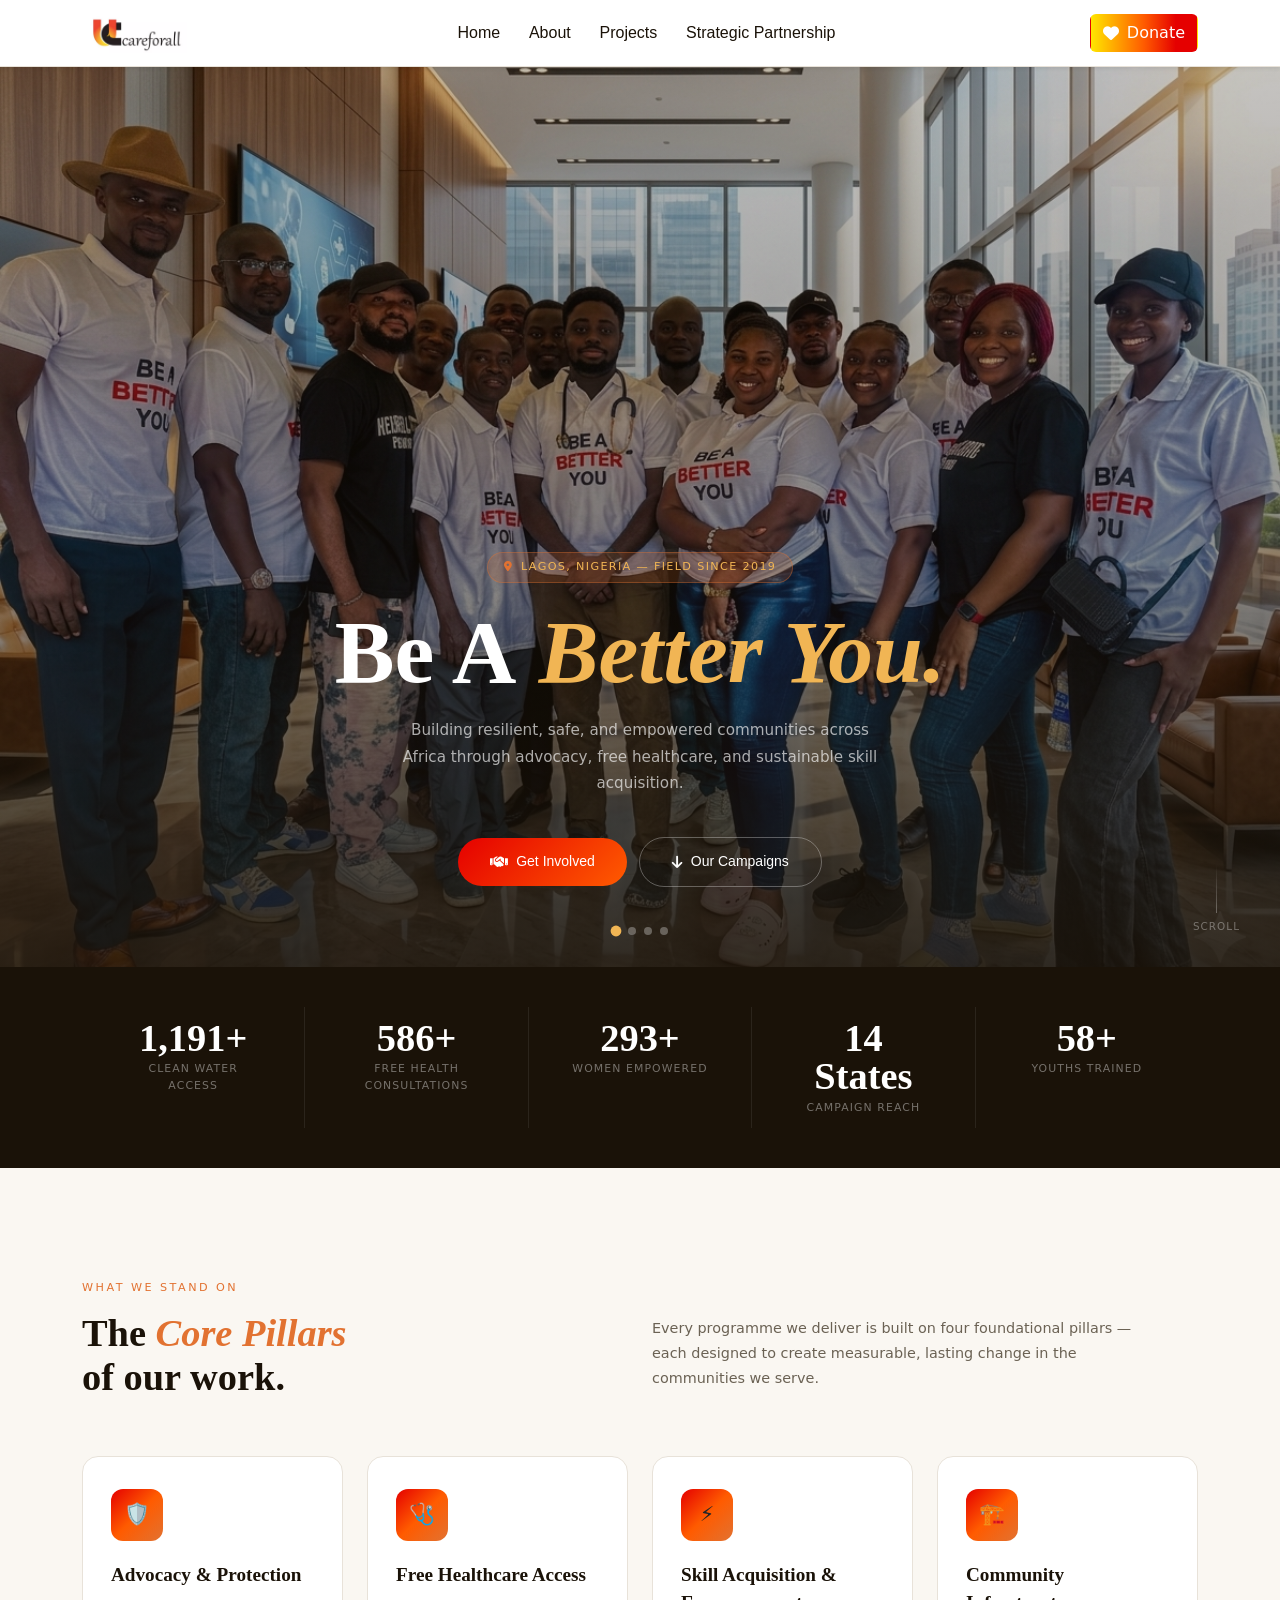
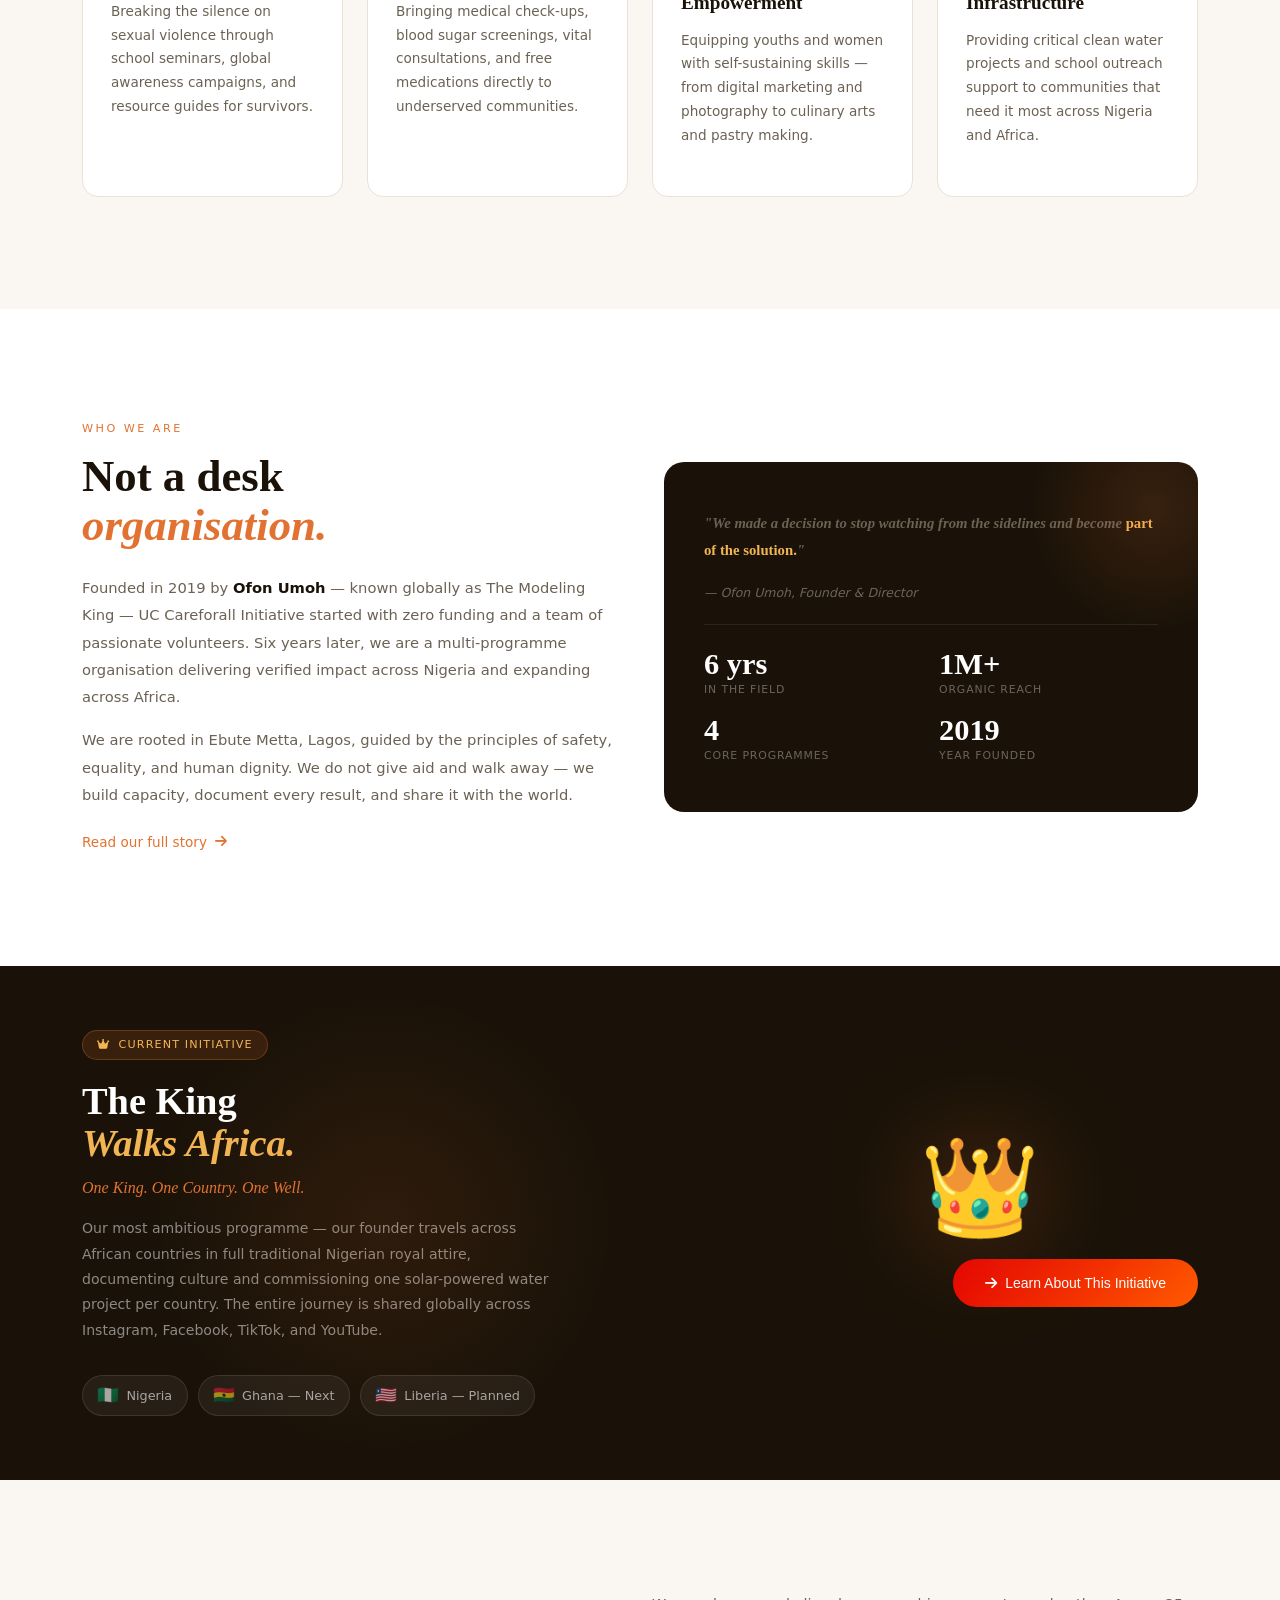
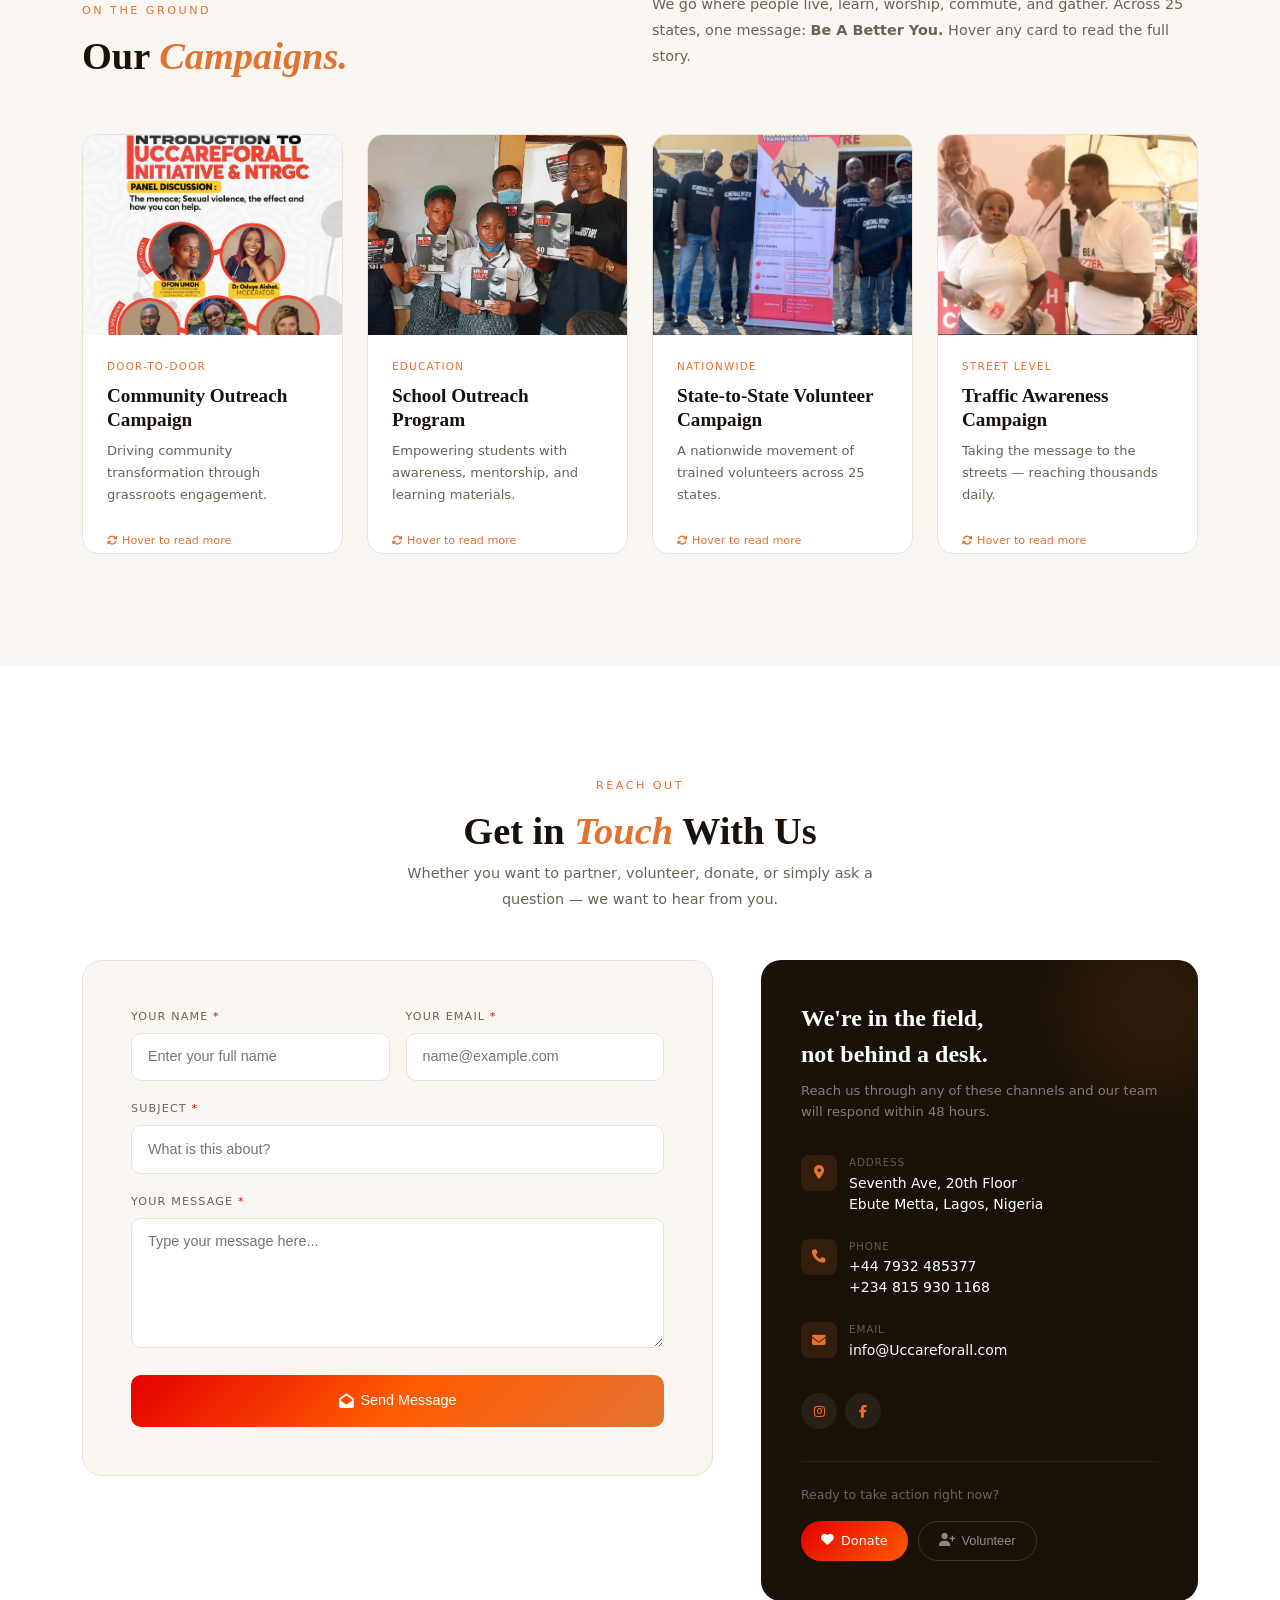
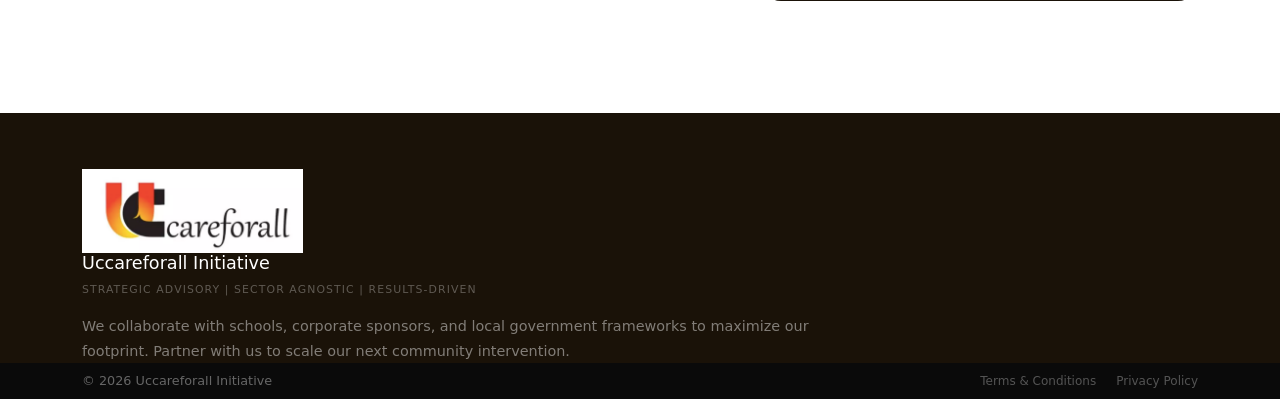
==== commit ec2bac8f: "a little fix" ====
--- a/index.html
+++ b/index.html
@@ -417,12 +417,12 @@
             </div>
  
             <div class="social-row">
-              <a href="#" class="soc-link" aria-label="Instagram"><i class="fa-brands fa-instagram"></i></a>
+              <a href="https://www.instagram.com/uccareforall/" class="soc-link" aria-label="Instagram"><i class="fa-brands fa-instagram"></i></a>
               <a href="#" class="soc-link" aria-label="Facebook"><i class="fa-brands fa-facebook-f"></i></a>
-              <a href="#" class="soc-link" aria-label="YouTube"><i class="fa-brands fa-youtube"></i></a>
+              <!-- <a href="#" class="soc-link" aria-label="YouTube"><i class="fa-brands fa-youtube"></i></a>
               <a href="#" class="soc-link" aria-label="TikTok"><i class="fa-brands fa-tiktok"></i></a>
               <a href="#" class="soc-link" aria-label="LinkedIn"><i class="fa-brands fa-linkedin"></i></a>
-              <a href="#" class="soc-link" aria-label="X"><i class="fa-brands fa-x-twitter"></i></a>
+              <a href="#" class="soc-link" aria-label="X"><i class="fa-brands fa-x-twitter"></i></a> -->
             </div>
  
             <div style="margin-top:2rem;padding-top:1.5rem;border-top:1px solid rgba(255,255,255,0.07);">
@@ -447,7 +447,7 @@
     <div class="container">
         <div class="row align-items-center">
             <div class="col-lg-8 footer-left-content">
-                <img src="./assets/images/uc-logo.png" alt="Uccareforall Logo" class="footer-logo mb-3">
+                <img src="../assets/images/uc-logo.png" style="width: 30%;" alt="Uccareforall" class="">
                 <h4 class="footer-company-name mb-2">Uccareforall Initiative</h4>
                 <p class="footer-tagline mb-3">Strategic Advisory | Sector Agnostic | Results-Driven</p>
                 <p class="footer-description mb-4 mb-lg-0">
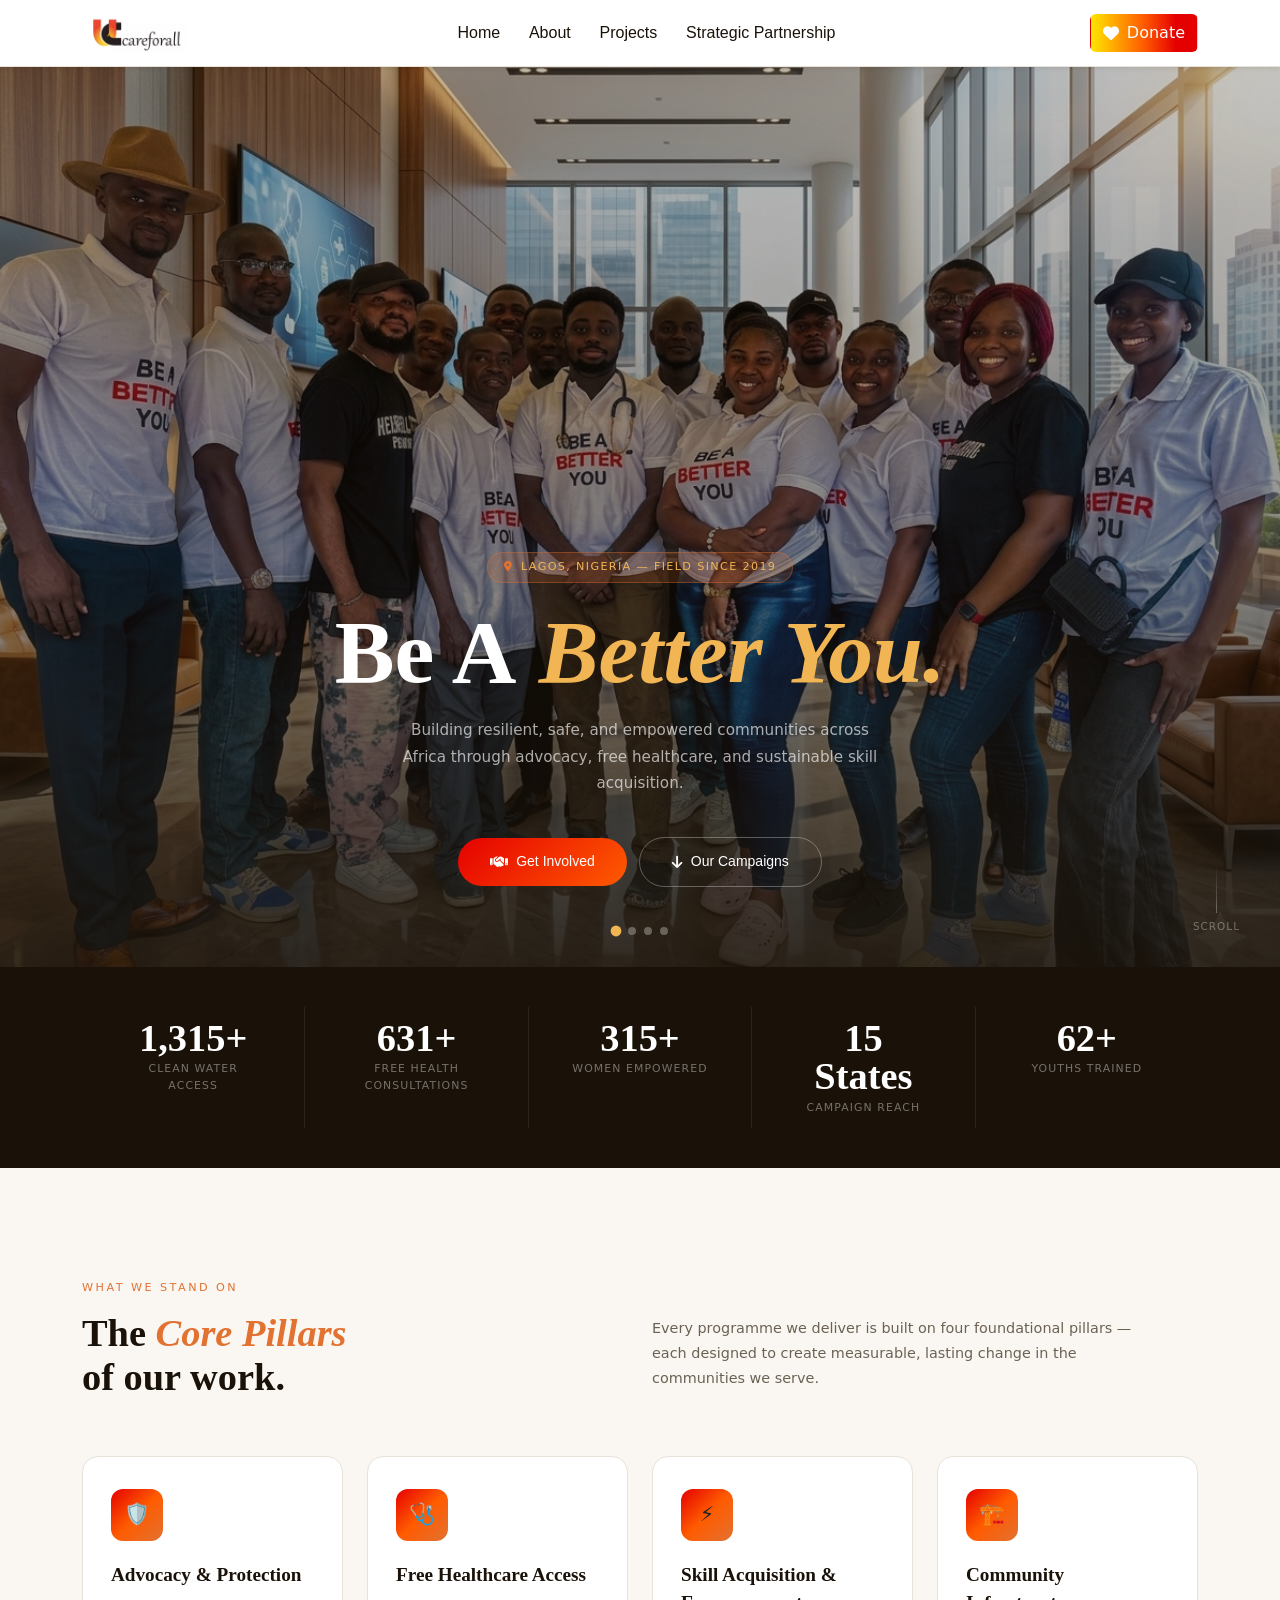
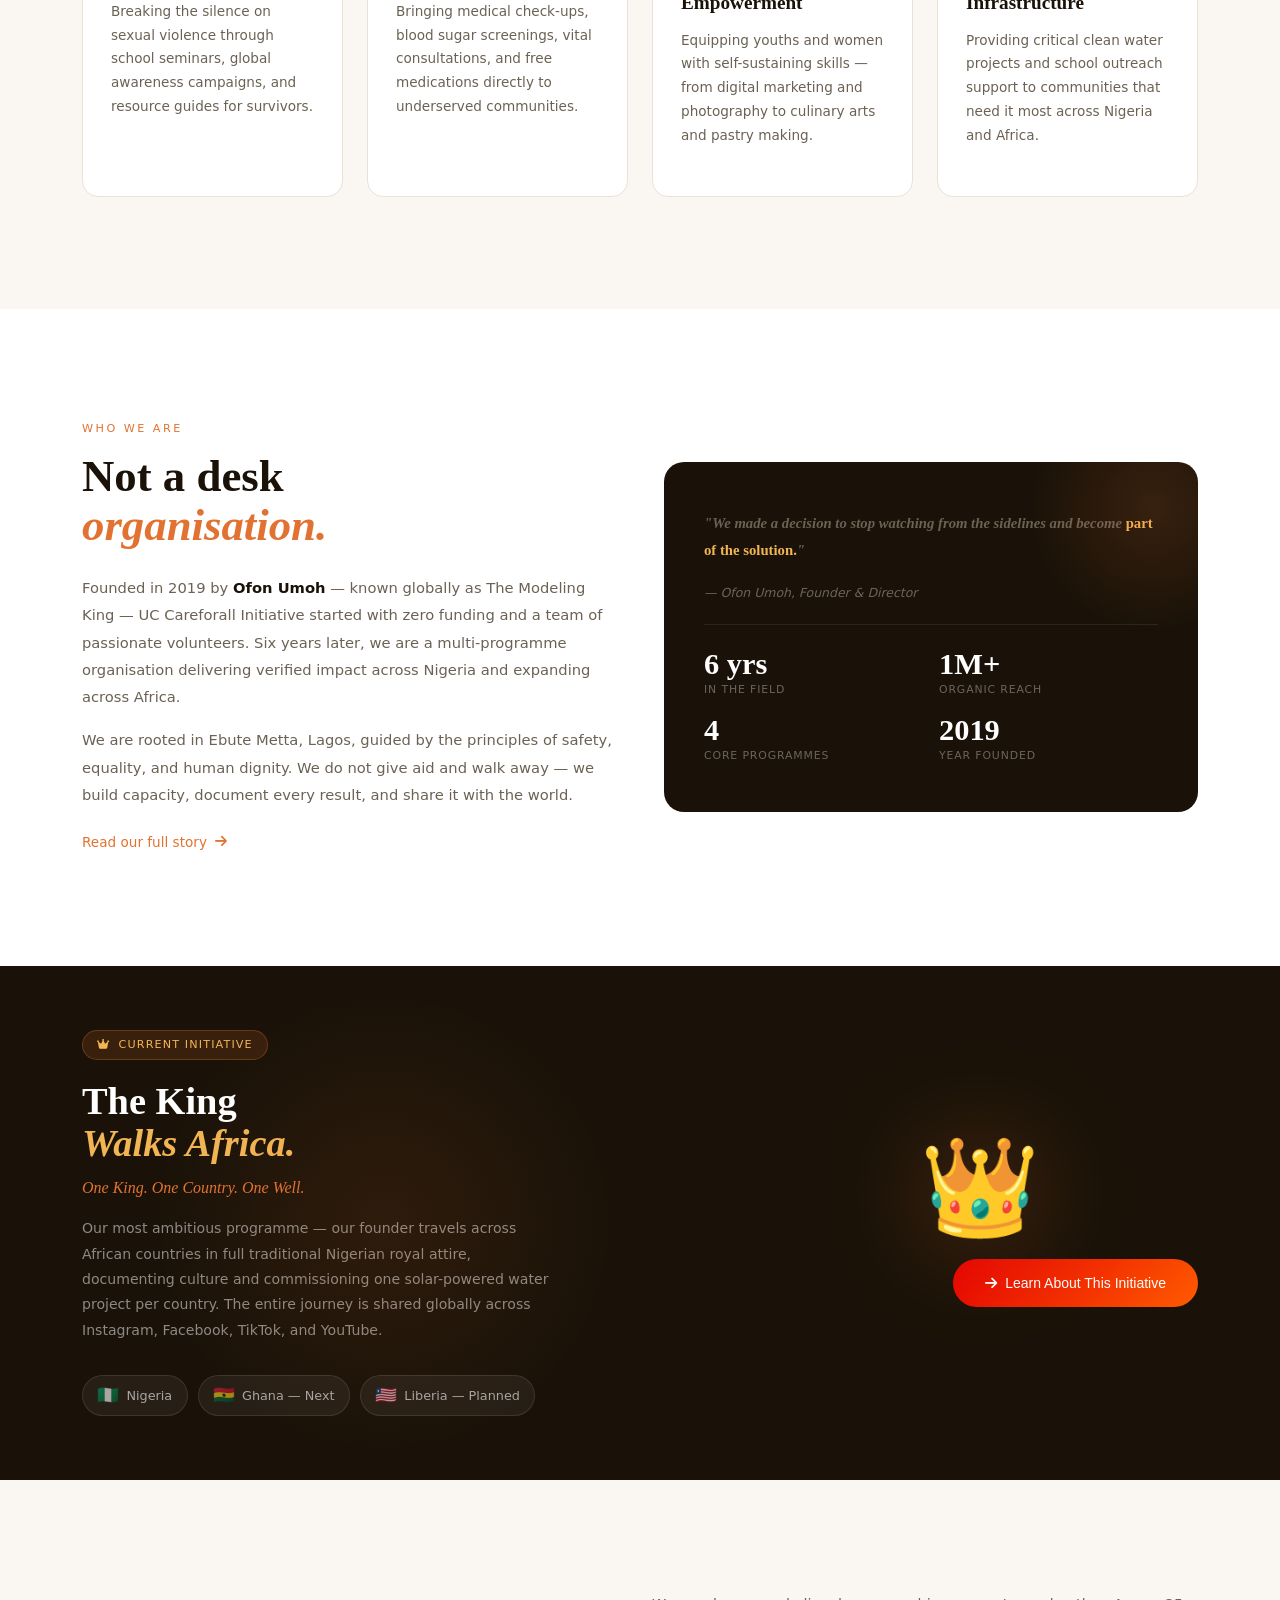
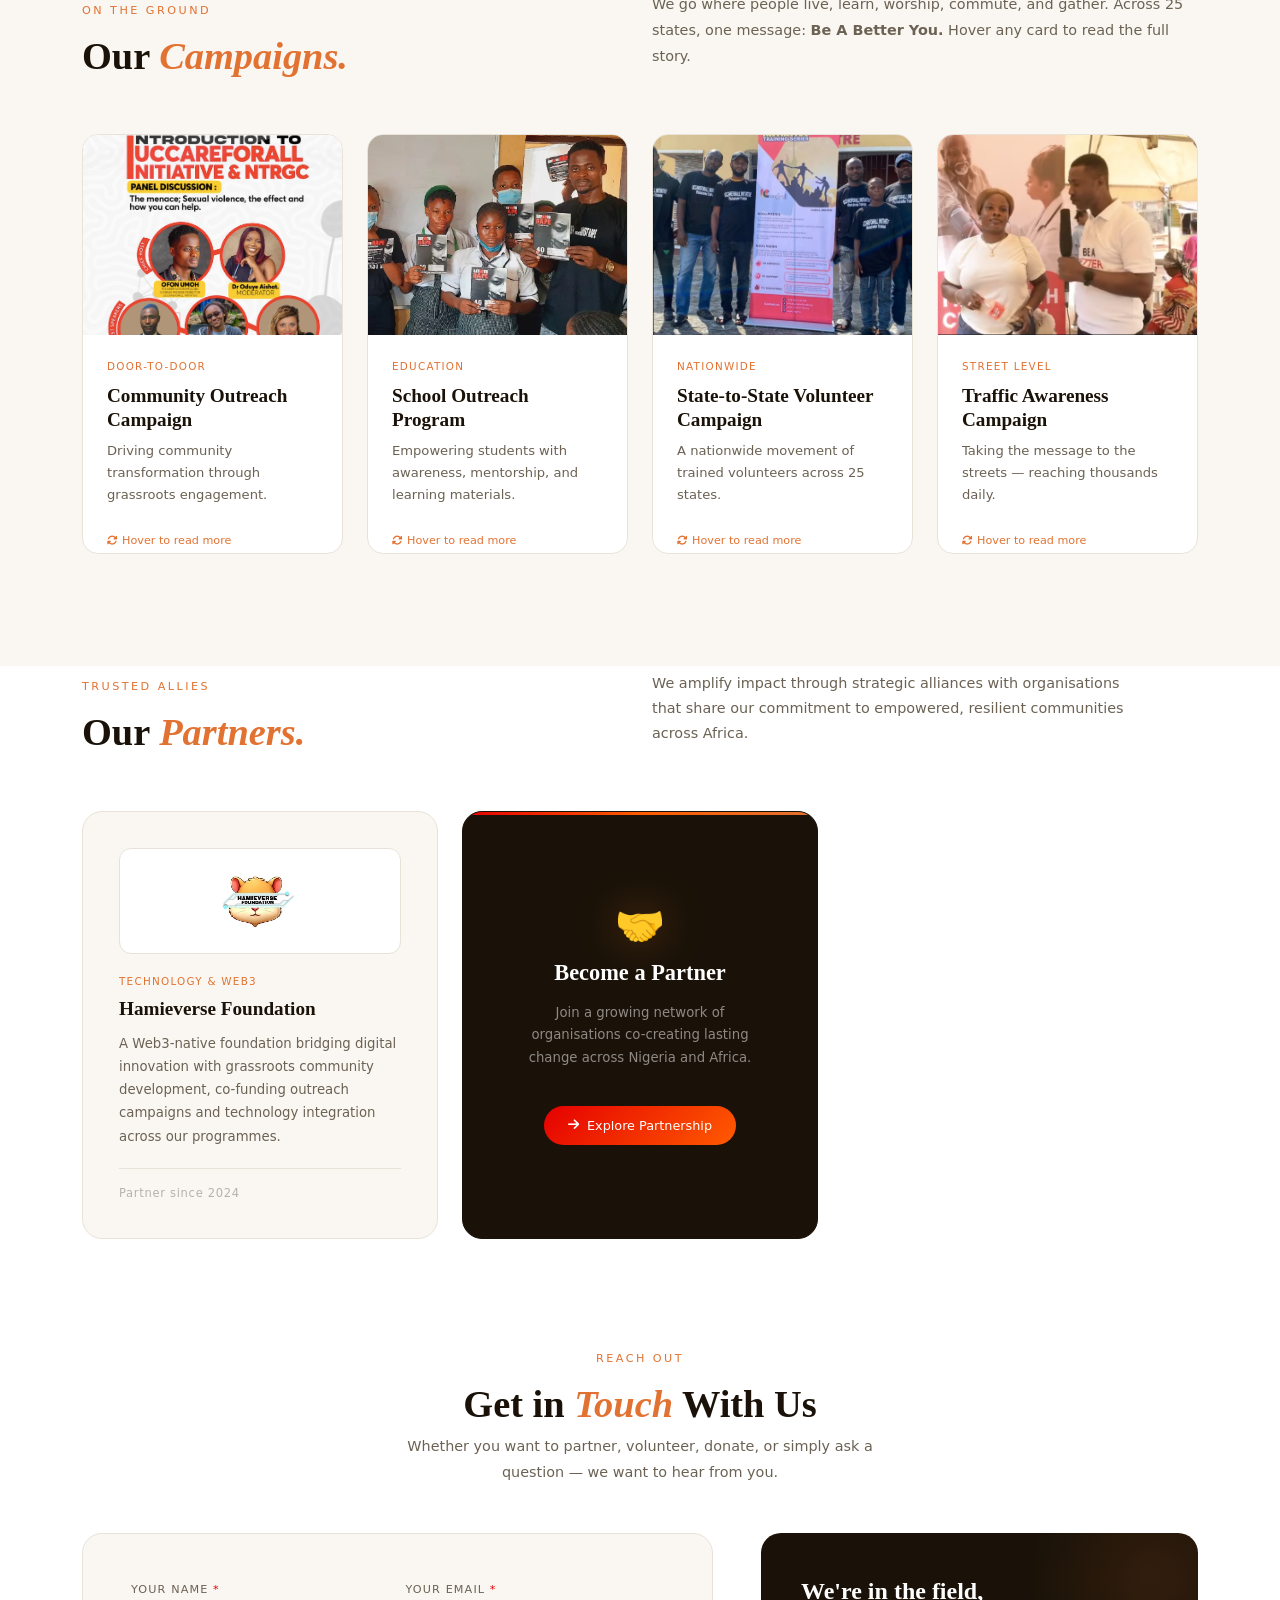
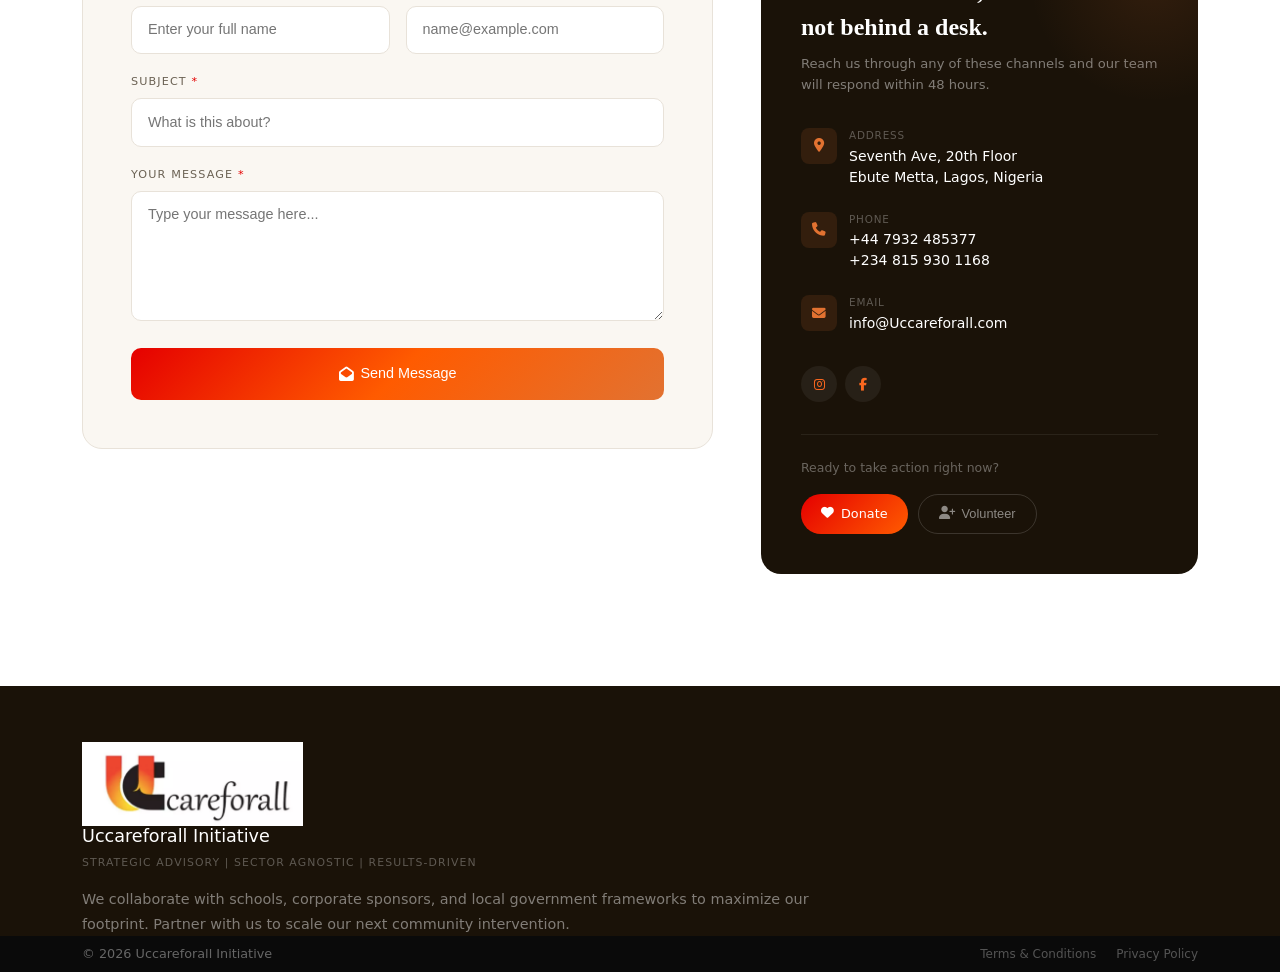
==== commit 29cc5d59: "fixed necessary things" ====
--- a/index.html
+++ b/index.html
@@ -44,7 +44,7 @@
   <!-- Carousel background slides -->
   <div class="hero-carousel">
     <div class="hero-slide active" style="background-image: url('./assets/images/uc-medical/hero-1.png');"></div>
-    <div class="hero-slide" style="background-image: url('./assets/images/uc-water-project/water-about1.jpg');"></div>
+    <div class="hero-slide" style="background-image: url('./assets/images/pastries/uc-food1.webp');;"></div>
     <div class="hero-slide" style="background-image: url('./assets/images/uc-medical/main.png');"></div>
     <div class="hero-slide" style="background-image: url('./assets/images/uc-water-project/water-3.jpg');"></div>
   </div>
@@ -346,6 +346,53 @@
       </div>
     </div>
   </section>
+
+  <!-- ════════════════════
+     PARTNERS SECTION
+     Insert this block BEFORE the contact section in index.html
+════════════════════ -->
+<section class="partners-section" style="margin-top: 5px;">
+  <div class="container">
+    <div class="row align-items-end mb-5">
+      <div class="col-lg-5">
+        <span class="eyebrow">Trusted Allies</span>
+        <h2 class="section-heading">Our <em>Partners.</em></h2>
+      </div>
+      <div class="col-lg-6 offset-lg-1">
+        <p class="section-intro">We amplify impact through strategic alliances with organisations that share our commitment to empowered, resilient communities across Africa.</p>
+      </div>
+    </div>
+ 
+    <div class="partners-grid">
+ 
+      <!-- Hamieverse Foundation -->
+      <div class="partner-card">
+        <div class="partner-logo-wrap">
+          <img src="./assets/images/Hamiever.jpg" alt="Hamieverse Foundation" class="partner-logo">
+        </div>
+        <div class="partner-info">
+          <div class="partner-tag">Technology & Web3</div>
+          <div class="partner-name">Hamieverse Foundation</div>
+          <p class="partner-desc">A Web3-native foundation bridging digital innovation with grassroots community development, co-funding outreach campaigns and technology integration across our programmes.</p>
+        </div>
+        <div class="partner-since">Partner since 2024</div>
+      </div>
+ 
+      <!-- Placeholder / Become a Partner CTA card -->
+      <div class="partner-card partner-cta-card">
+        <div class="partner-cta-inner">
+          <div class="partner-cta-icon">🤝</div>
+          <div class="partner-cta-title">Become a Partner</div>
+          <p class="partner-cta-body">Join a growing network of organisations co-creating lasting change across Nigeria and Africa.</p>
+          <a href="./pages/partner.html" class="btn-partner-cta">
+            <i class="fa-solid fa-arrow-right"></i> Explore Partnership
+          </a>
+        </div>
+      </div>
+ 
+    </div>
+  </div>
+</section>
  
   <!-- ════════════════════
        CONTACT
--- a/assets/css/uccare.css
+++ b/assets/css/uccare.css
@@ -746,4 +746,47 @@
   .gallery-grid { grid-template-columns: repeat(2, 1fr); }
   .lightbox-prev { left: 0.5rem; }
   .lightbox-next { right: 0.5rem; }
+}
+
+
+
+<!-- ════════════════════
+     PARTNERS CSS
+════════════════════ --
+
+/* ============================================================
+   PARTNERS SECTION
+   ============================================================ */
+.partners-section { background: var(--white); padding: 7rem 0; border-top: 1px solid var(--border); }
+.partners-section .section-heading { font-family: 'Cormorant Garamond', serif; font-size: clamp(2rem, 3vw, 2.8rem); font-weight: 600; color: var(--ink); line-height: 1.15; }
+.partners-section .section-heading em { font-style: italic; color: var(--amber); }
+ 
+.partners-grid { display: grid; grid-template-columns: repeat(auto-fill, minmax(300px, 1fr)); gap: 1.5rem; }
+ 
+.partner-card { background: var(--cream); border: 1px solid var(--border); border-radius: 20px; padding: 2.25rem; display: flex; flex-direction: column; gap: 1.25rem; transition: transform 0.22s, box-shadow 0.22s, border-color 0.22s; position: relative; overflow: hidden; }
+.partner-card::before { content: ''; position: absolute; top: 0; left: 0; width: 100%; height: 3px; background: linear-gradient(to right, var(--red), var(--orange), var(--amber)); opacity: 0; transition: opacity 0.22s; }
+.partner-card:hover { transform: translateY(-5px); box-shadow: 0 16px 48px rgba(26,18,8,0.09); border-color: transparent; }
+.partner-card:hover::before { opacity: 1; }
+ 
+.partner-logo-wrap { width: 100%; background: var(--white); border-radius: 12px; padding: 1.25rem; display: flex; align-items: center; justify-content: center; border: 1px solid var(--border); min-height: 100px; }
+.partner-logo { max-height: 64px; max-width: 100%; object-fit: contain; }
+ 
+.partner-tag { font-size: 0.65rem; font-weight: 500; letter-spacing: 0.12em; text-transform: uppercase; color: var(--amber); margin-bottom: 0.35rem; }
+.partner-name { font-family: 'Cormorant Garamond', serif; font-size: 1.2rem; font-weight: 600; color: var(--ink); margin-bottom: 0.5rem; }
+.partner-desc { font-size: 0.83rem; color: var(--text-muted); line-height: 1.75; margin: 0; }
+.partner-since { font-size: 0.72rem; color: rgba(26,18,8,0.3); letter-spacing: 0.06em; margin-top: auto; padding-top: 1rem; border-top: 1px solid var(--border); }
+ 
+/* CTA card */
+.partner-cta-card { background: var(--ink); border-color: var(--ink); justify-content: center; align-items: center; text-align: center; min-height: 280px; }
+.partner-cta-card::before { background: linear-gradient(to right, var(--red), var(--orange), var(--amber)); opacity: 1; }
+.partner-cta-inner { display: flex; flex-direction: column; align-items: center; gap: 0.75rem; }
+.partner-cta-icon { font-size: 2.5rem; line-height: 1; filter: drop-shadow(0 0 20px rgba(226,114,49,0.35)); }
+.partner-cta-title { font-family: 'Cormorant Garamond', serif; font-size: 1.4rem; font-weight: 600; color: var(--white); }
+.partner-cta-body { font-size: 0.83rem; color: rgba(255,255,255,0.5); line-height: 1.7; max-width: 240px; }
+.btn-partner-cta { display: inline-flex; align-items: center; gap: 8px; padding: 0.65rem 1.5rem; background: linear-gradient(135deg, var(--red), var(--orange)); color: var(--white); border-radius: 50px; font-size: 0.8rem; font-weight: 500; text-decoration: none; margin-top: 0.5rem; transition: opacity 0.2s, transform 0.15s; }
+.btn-partner-cta:hover { opacity: 0.88; transform: translateY(-2px); color: var(--white); }
+ 
+@media (max-width: 767px) {
+  .partners-section { padding: 4.5rem 0; }
+  .partners-grid { grid-template-columns: 1fr; }
 }
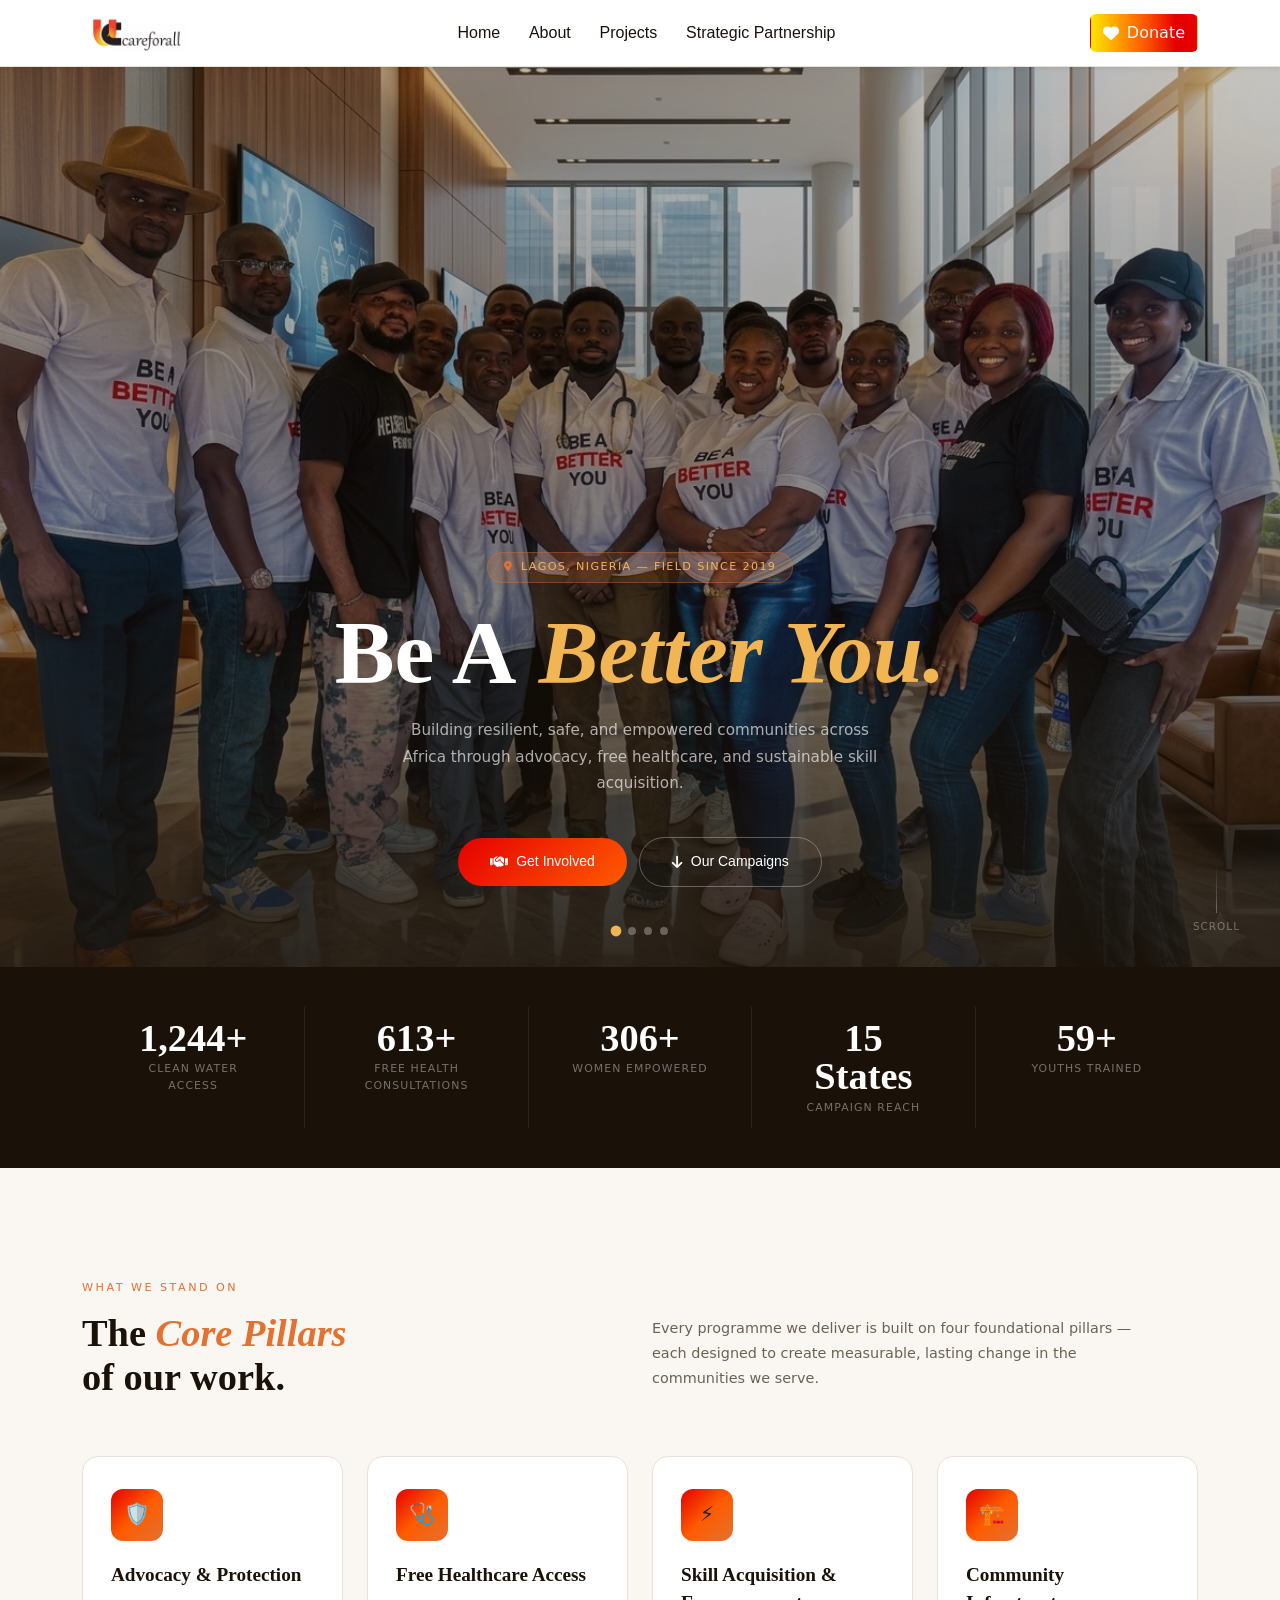
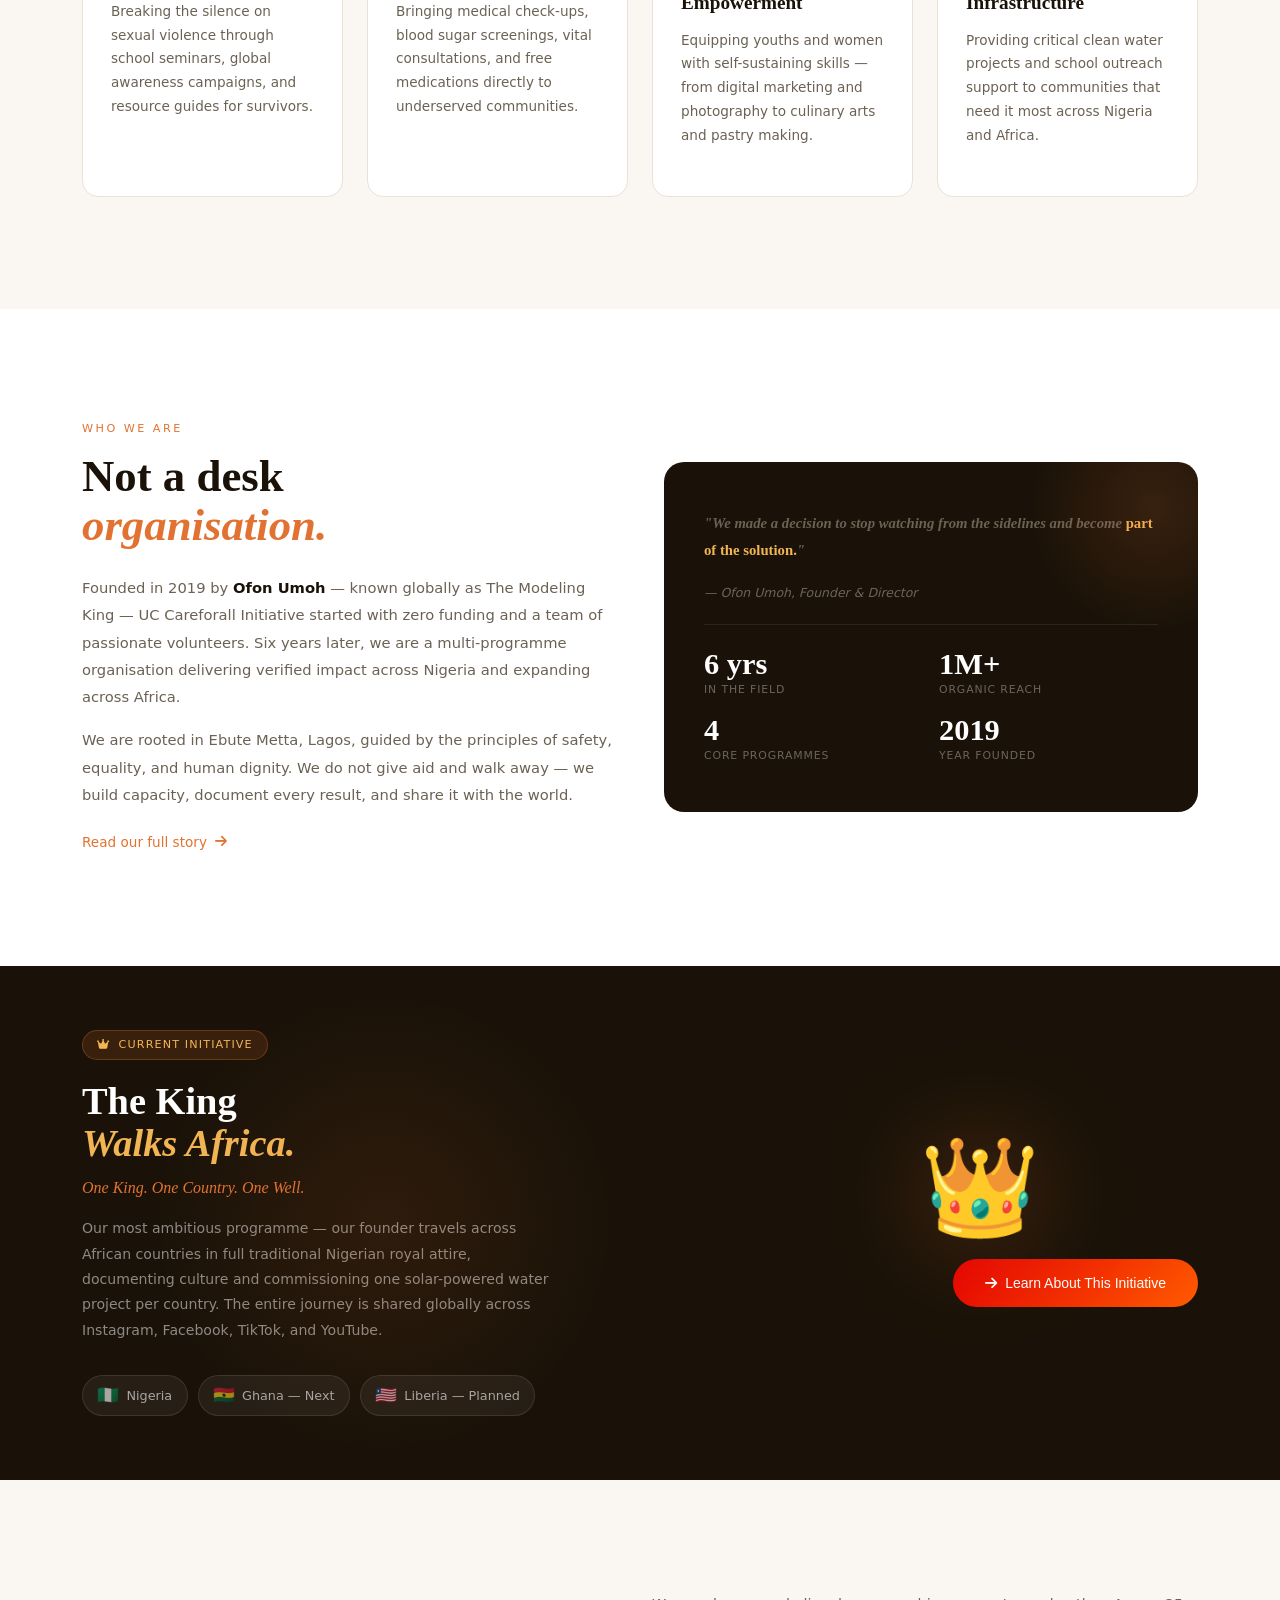
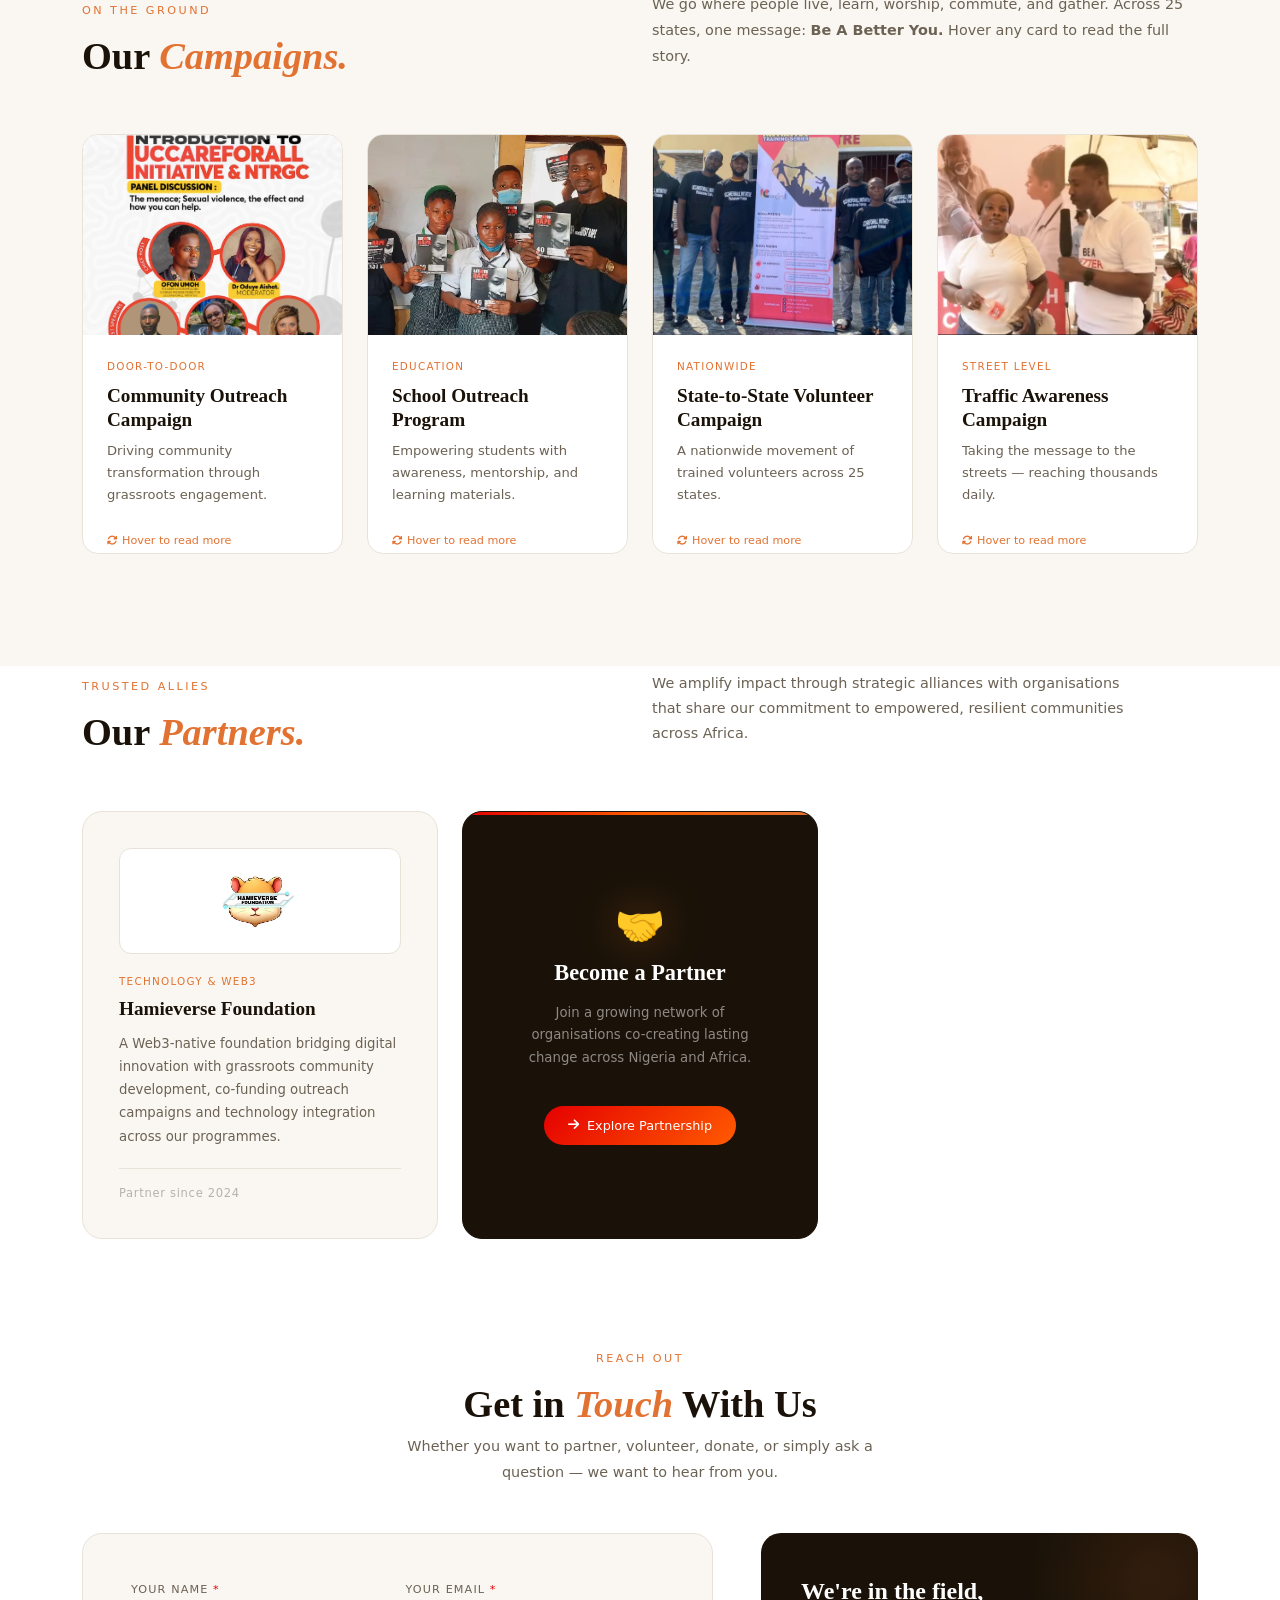
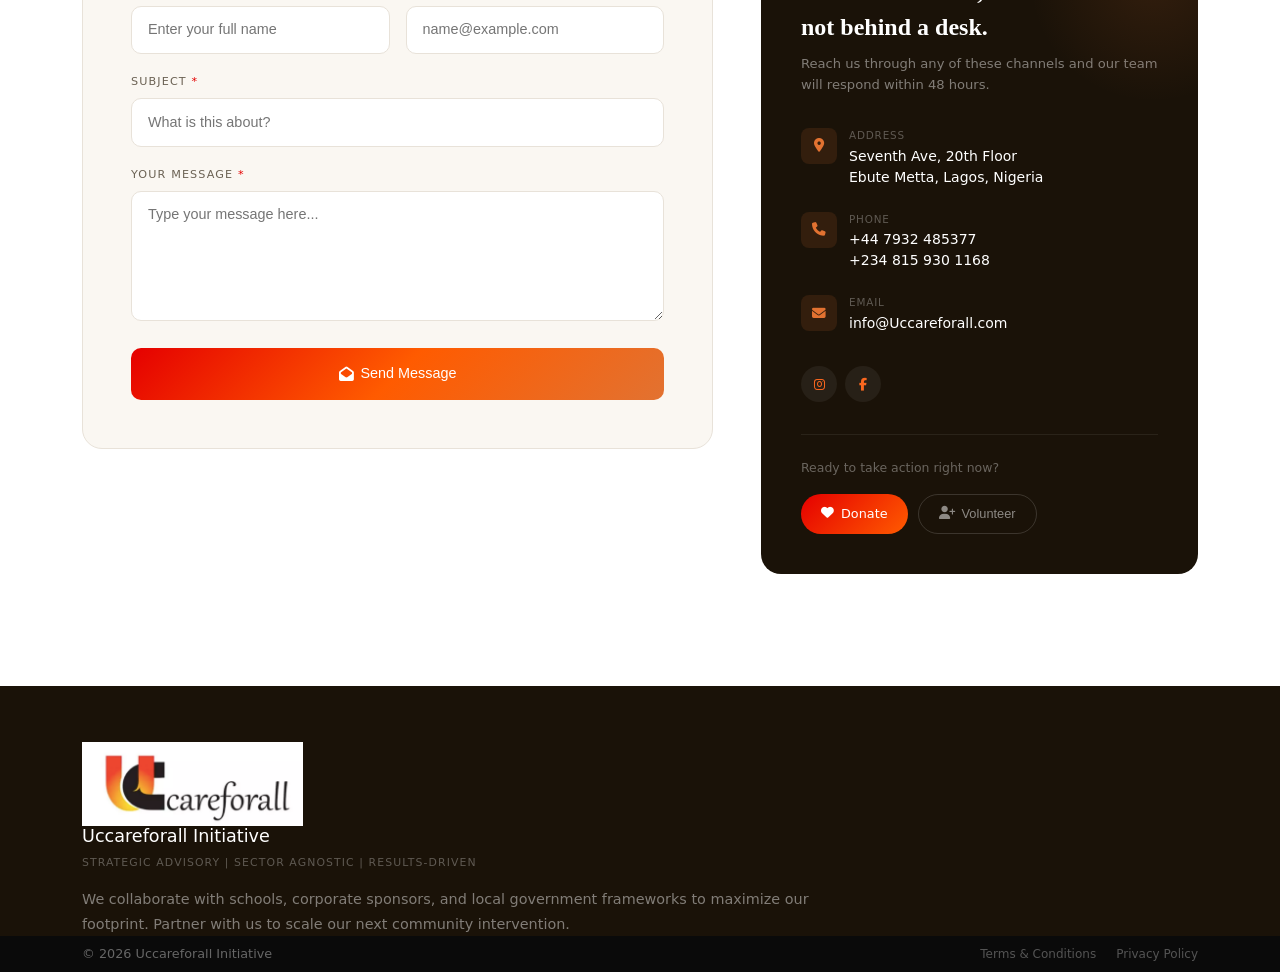
==== commit 549d687f: "started a new pollution program" ====
--- a/index.html
+++ b/index.html
@@ -14,7 +14,7 @@
    <nav class="navbar navbar-expand-lg navbar-light bg-white shadow-sm sticky-top position-relative">
     <div class="container">
       <a class="navbar-brand" href="#">
-        <img src="assets/images/uc-logo.png" alt="Uccareforall Logo">
+        <img src="assets/images/uc-logo.png" alt="Uccareforall Logo" loading="lazy" decoding="async">
       </a>
       <button class="navbar-toggler" type="button" data-bs-toggle="collapse" data-bs-target="#navbarNav" aria-controls="navbarNav" aria-expanded="false" aria-label="Toggle navigation">
         <span class="navbar-toggler-icon"></span>
@@ -263,7 +263,7 @@
           <div class="flip-card">
             <div class="flip-card-inner">
               <div class="flip-front">
-                <img src="./assets/images/school-outreach/1.1.png" alt="Community Outreach" class="flip-front-img">
+                <img src="./assets/images/school-outreach/1.1.png" alt="Community Outreach" class="flip-front-img" loading="lazy" decoding="async">
                 <div class="flip-front-body">
                   <div class="flip-front-tag">Door-to-Door</div>
                   <div class="flip-front-title">Community Outreach Campaign</div>
@@ -284,7 +284,7 @@
           <div class="flip-card">
             <div class="flip-card-inner">
               <div class="flip-front">
-                <img src="./assets/images/school-outreach/1.2.png" alt="School Outreach" class="flip-front-img">
+                <img src="./assets/images/school-outreach/1.2.png" alt="School Outreach" class="flip-front-img" loading="lazy" decoding="async">
                 <div class="flip-front-body">
                   <div class="flip-front-tag">Education</div>
                   <div class="flip-front-title">School Outreach Program</div>
@@ -305,7 +305,7 @@
           <div class="flip-card">
             <div class="flip-card-inner">
               <div class="flip-front">
-                <img src="./assets/images/1.3.png" alt="State-to-State Campaign" class="flip-front-img">
+                <img src="./assets/images/1.3.png" alt="State-to-State Campaign" class="flip-front-img" loading="lazy" decoding="async">
                 <div class="flip-front-body">
                   <div class="flip-front-tag">Nationwide</div>
                   <div class="flip-front-title">State-to-State Volunteer Campaign</div>
@@ -326,7 +326,7 @@
           <div class="flip-card">
             <div class="flip-card-inner">
               <div class="flip-front">
-                <img src="./assets/images/1.5.png" alt="Traffic Campaign" class="flip-front-img">
+                <img src="./assets/images/1.5.png" alt="Traffic Campaign" class="flip-front-img" loading="lazy" decoding="async">
                 <div class="flip-front-body">
                   <div class="flip-front-tag">Street Level</div>
                   <div class="flip-front-title">Traffic Awareness Campaign</div>
@@ -368,7 +368,7 @@
       <!-- Hamieverse Foundation -->
       <div class="partner-card">
         <div class="partner-logo-wrap">
-          <img src="./assets/images/Hamiever.jpg" alt="Hamieverse Foundation" class="partner-logo">
+          <img src="./assets/images/Hamiever.jpg" alt="Hamieverse Foundation" class="partner-logo" loading="lazy" decoding="async">
         </div>
         <div class="partner-info">
           <div class="partner-tag">Technology & Web3</div>
@@ -494,7 +494,7 @@
     <div class="container">
         <div class="row align-items-center">
             <div class="col-lg-8 footer-left-content">
-                <img src="../assets/images/uc-logo.png" style="width: 30%;" alt="Uccareforall" class="">
+          <img src="../assets/images/uc-logo.png" style="width: 30%;" alt="Uccareforall" class="" loading="lazy" decoding="async">
                 <h4 class="footer-company-name mb-2">Uccareforall Initiative</h4>
                 <p class="footer-tagline mb-3">Strategic Advisory | Sector Agnostic | Results-Driven</p>
                 <p class="footer-description mb-4 mb-lg-0">
--- a/assets/css/uccare.css
+++ b/assets/css/uccare.css
@@ -454,6 +454,7 @@
 .project-item.hide { opacity: 0; pointer-events: none; height: 0; overflow: hidden; padding: 0; margin: 0; }
 .card-img-wrap { position: relative; overflow: hidden; height: 220px; flex-shrink: 0; }
 .card-img-wrap img { width: 100%; height: 100%; object-fit: cover; transition: transform 0.4s ease; }
+.card-img-wrap img.pollution-image { object-fit: contain; background: #f5f1e8; }
 .project-card:hover .card-img-wrap img { transform: scale(1.04); }
 .status-badge { position: absolute; top: 14px; right: 14px; padding: 0.3rem 0.85rem; border-radius: 50px; font-size: 0.65rem; font-weight: 600; letter-spacing: 0.08em; text-transform: uppercase; }
 .badge-active    { background: rgba(26,122,74,0.12);  color: #1a7a4a; border: 1px solid rgba(26,122,74,0.2); }
@@ -789,4 +790,4 @@
 @media (max-width: 767px) {
   .partners-section { padding: 4.5rem 0; }
   .partners-grid { grid-template-columns: 1fr; }
-}+}
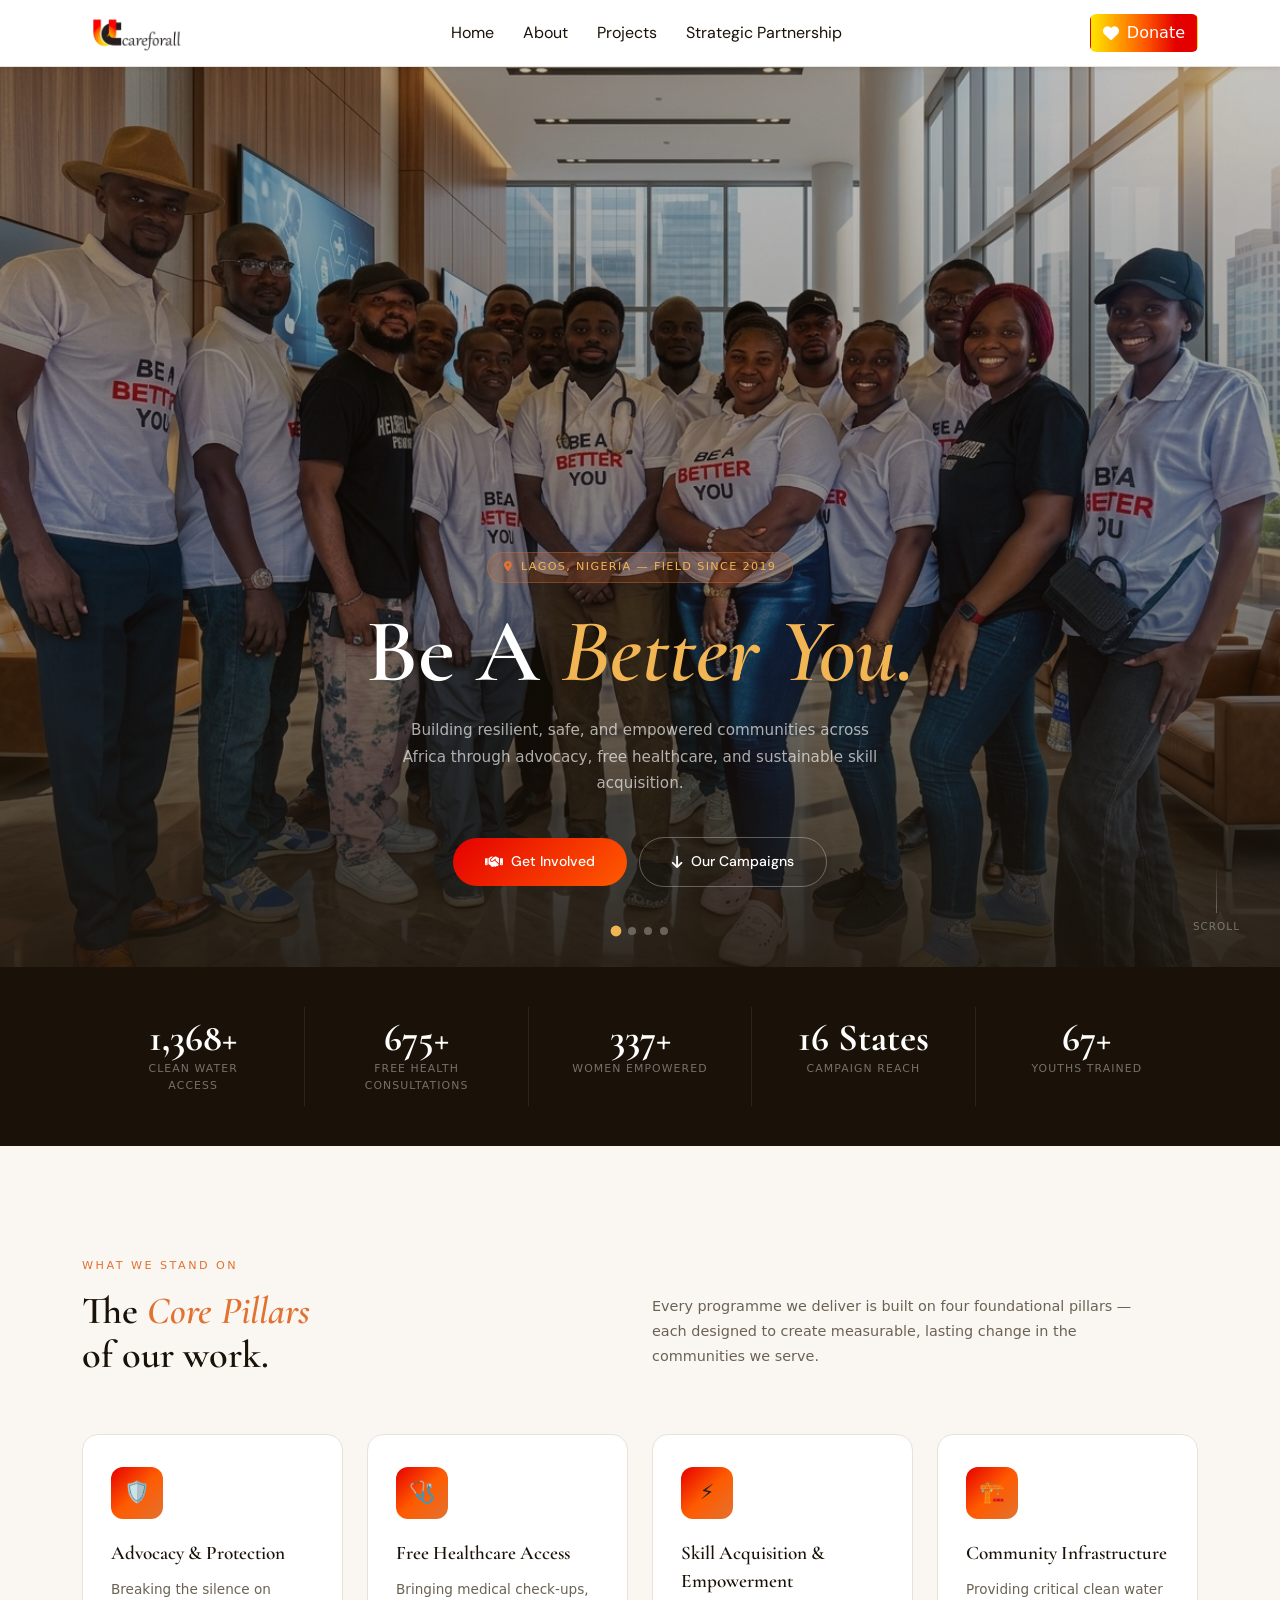
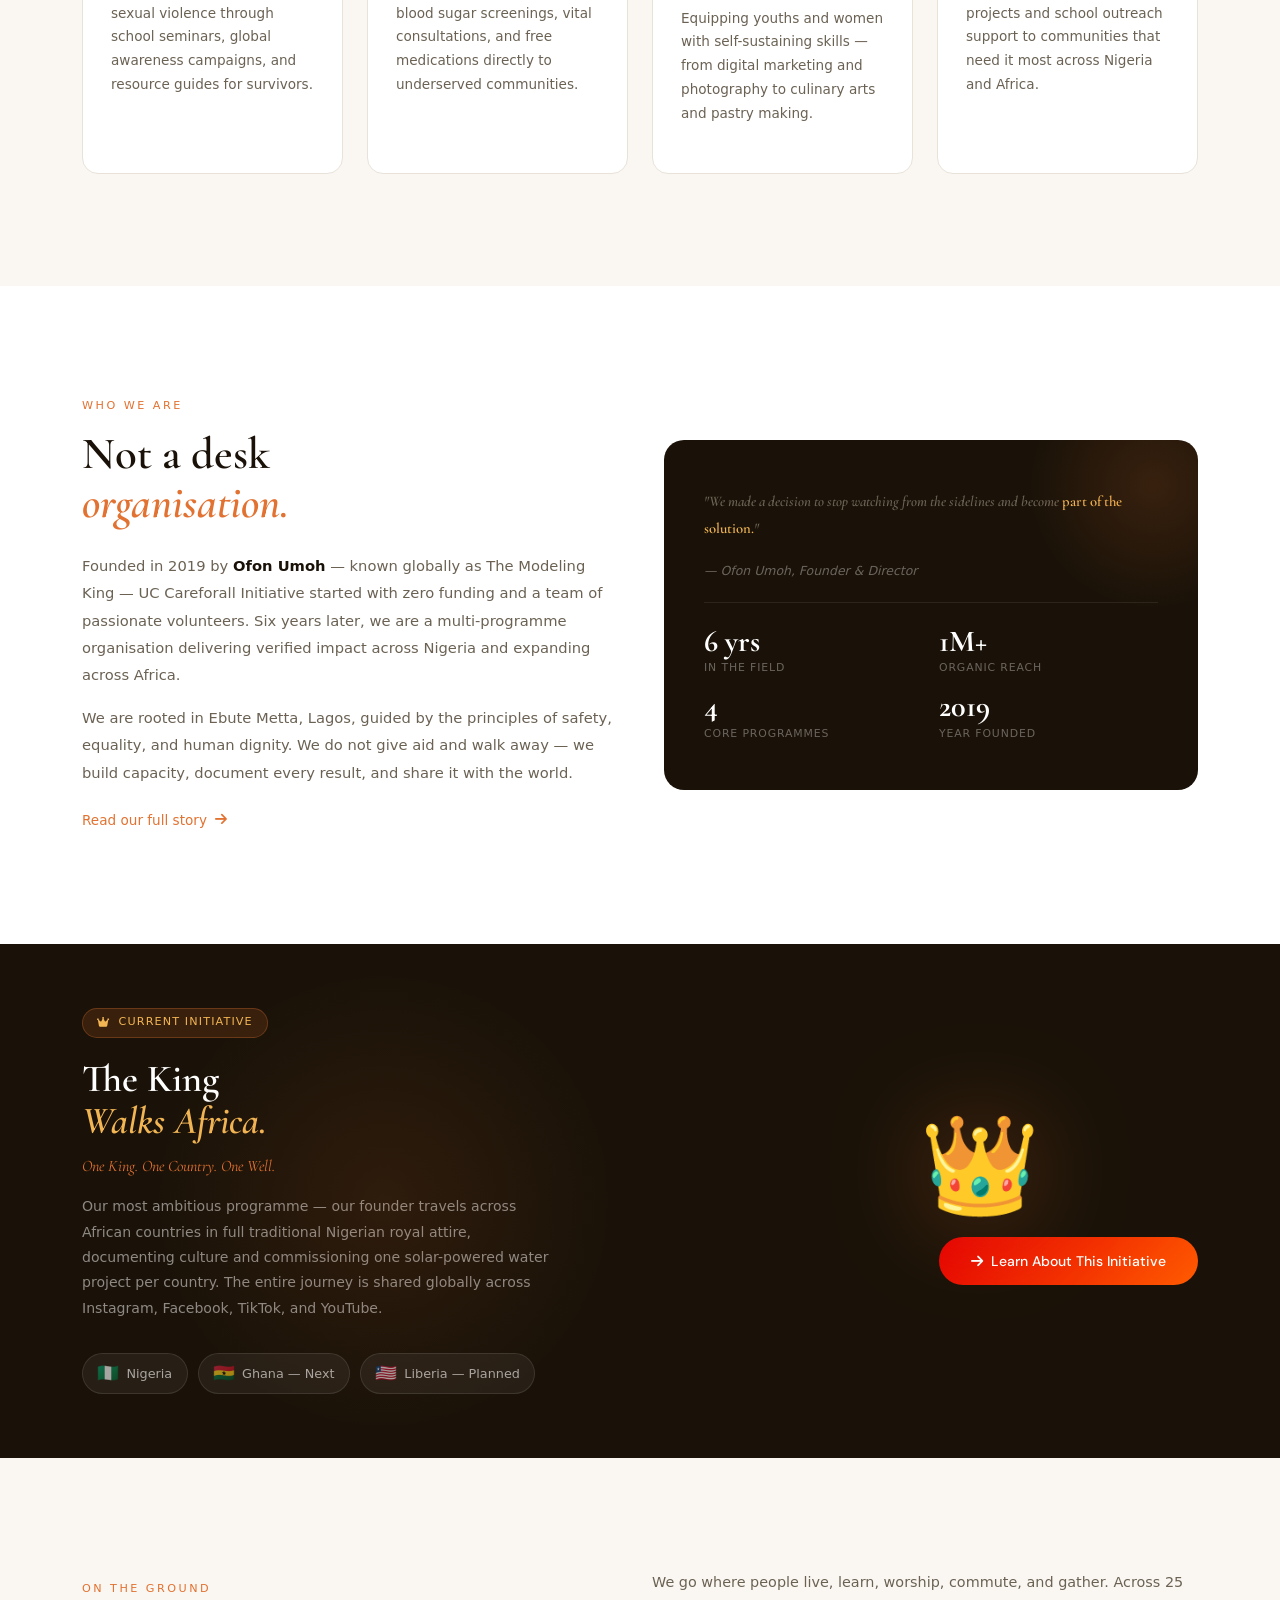
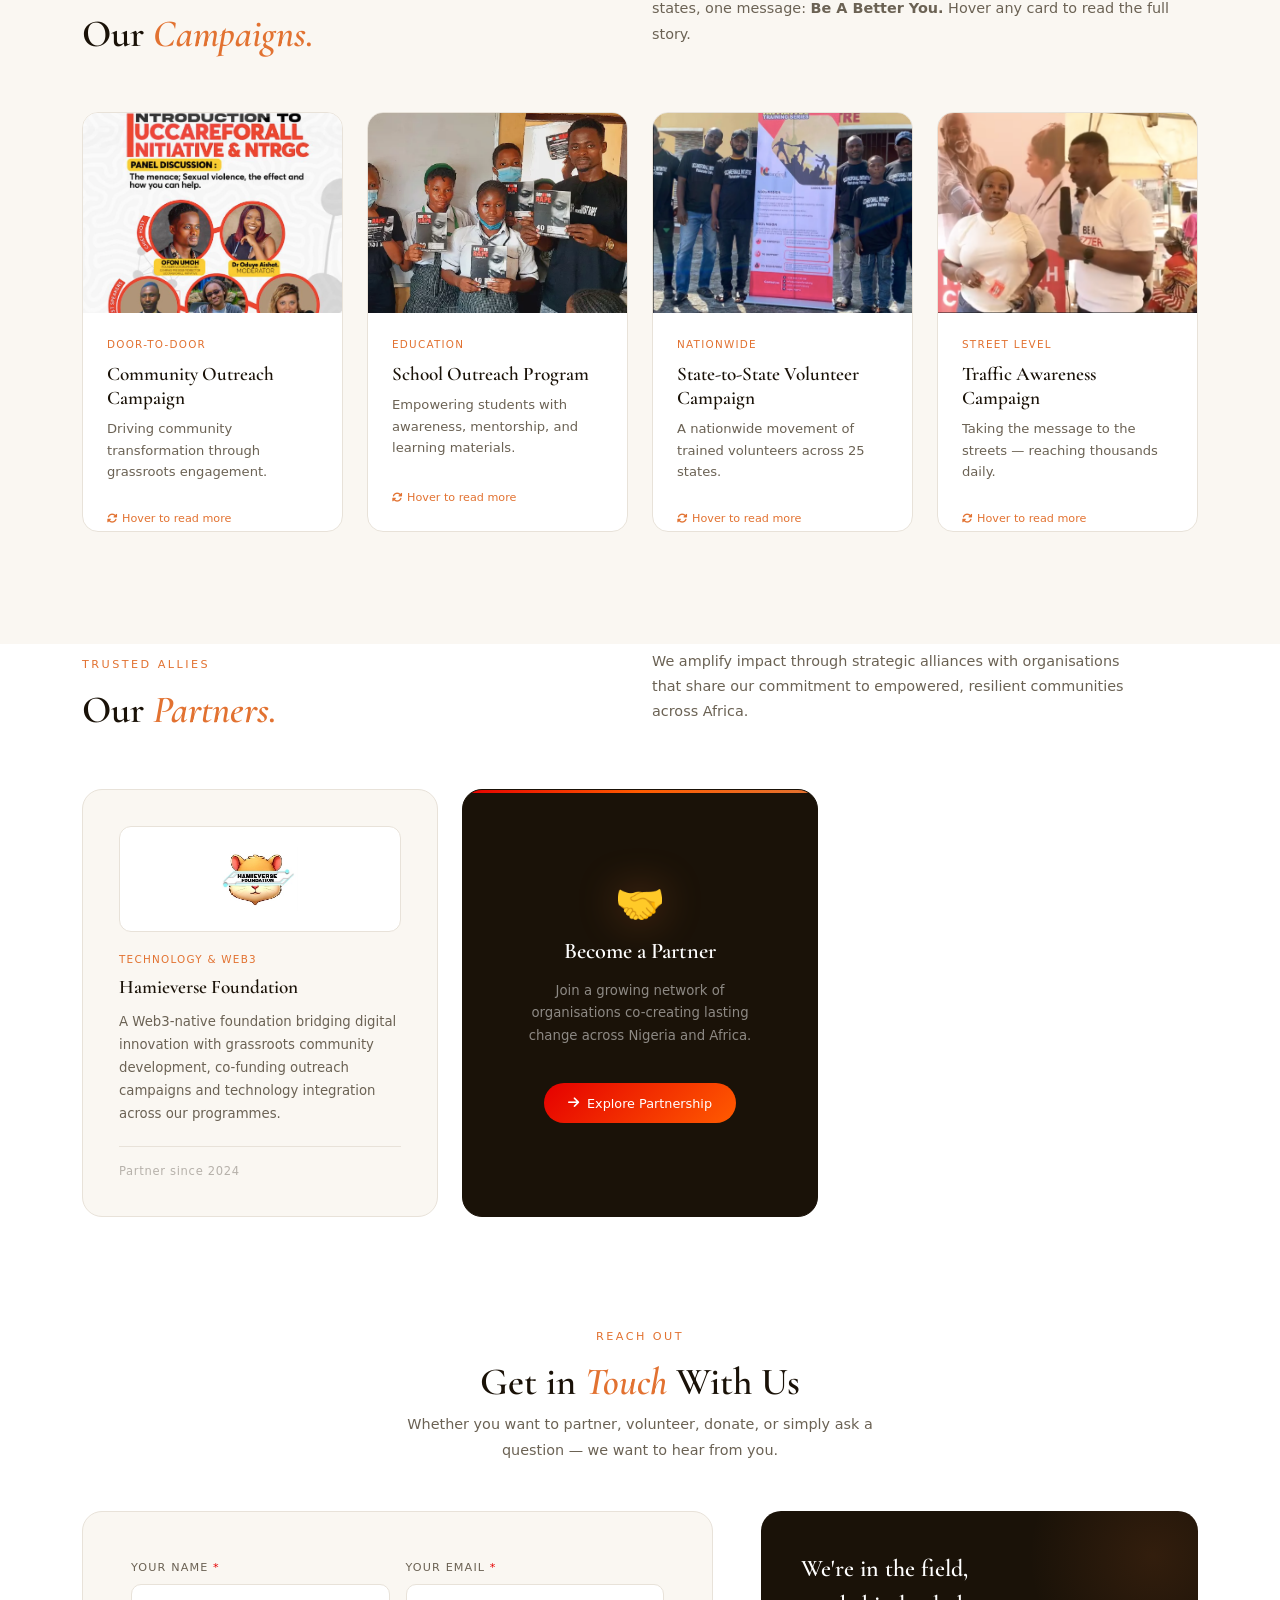
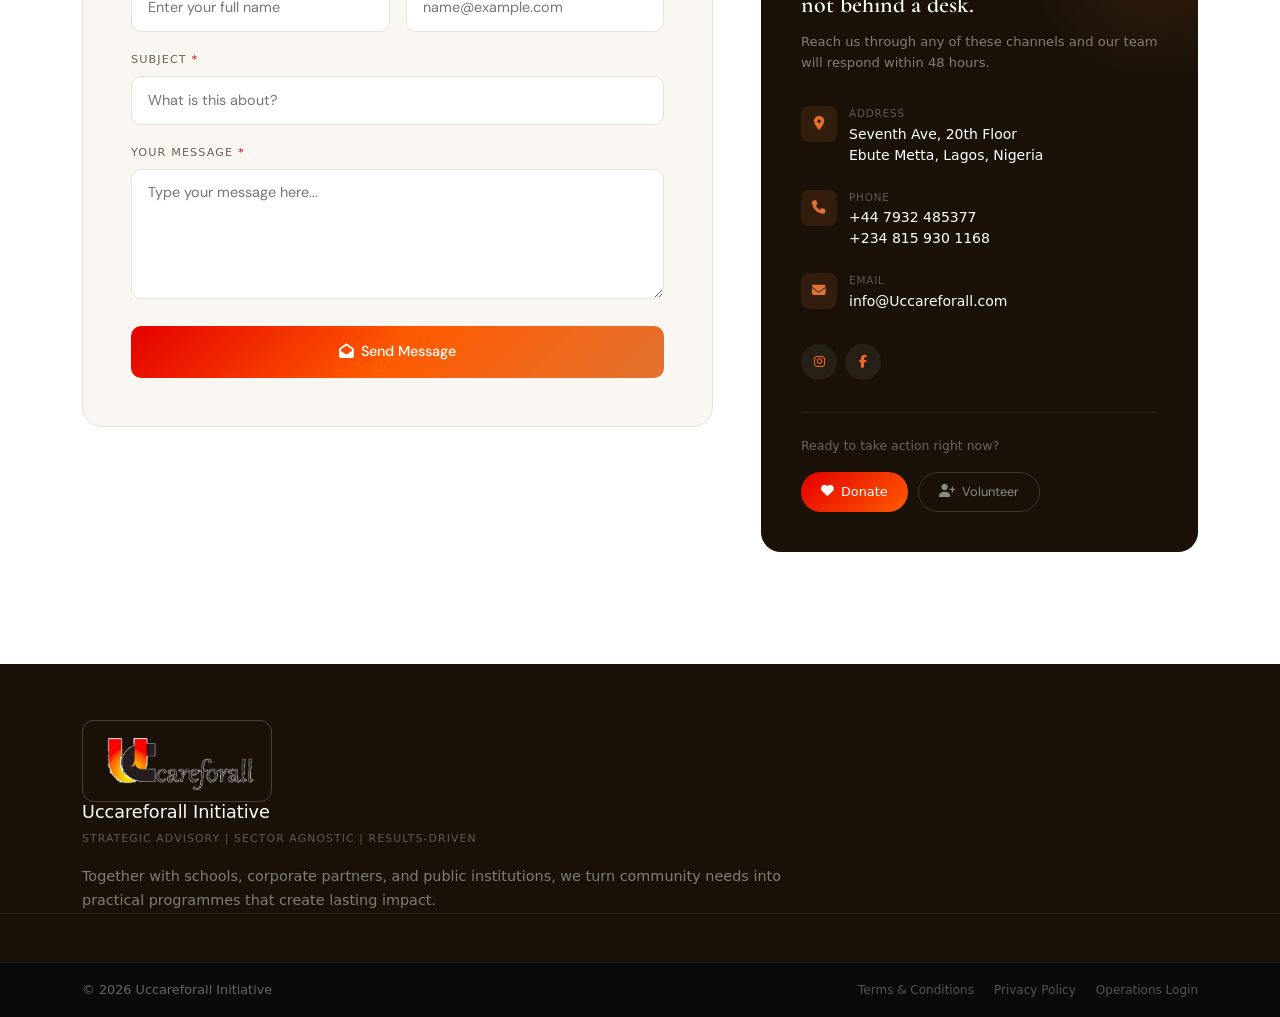
==== commit 4a5c928c: "Added admin and volunteers" ====
--- a/index.html
+++ b/index.html
@@ -3,18 +3,19 @@
 <head>
   <meta charset="UTF-8" />
   <meta name="viewport" content="width=device-width, initial-scale=1.0" />
-  <title>Uccareforall initiative</title>
+  <title>Uccareforall Initiative | Education, Empowerment &amp; Excellence</title>
+  <meta name="description" content="Uccareforall Initiative delivers education, empowerment, healthcare and community development programmes across Nigeria and Africa.">
   <link rel="stylesheet" href="./assets/css/uccare.css">
   <link rel="icon" href="./assets/images/favicon.ico" type="image/x-icon">
   <link href="https://cdn.jsdelivr.net/npm/bootstrap@5.3.3/dist/css/bootstrap.min.css" rel="stylesheet">
-  <link href="https://fonts.googleapis.com/css2?family=Inter:wght@400;600;700&display=swap" rel="stylesheet">
+  <link href="https://fonts.googleapis.com/css2?family=Cormorant+Garamond:ital,wght@0,400;0,500;0,600;0,700;1,400;1,600&family=DM+Sans:wght@300;400;500;600&display=swap" rel="stylesheet">
   <link rel="stylesheet" href="https://cdnjs.cloudflare.com/ajax/libs/font-awesome/6.5.2/css/all.min.css" integrity="sha512-SnH5WK+bZxgPHs44uWIX+LLJAJ9/2PkPKZ5QiAj6Ta86w+fsb2TkcmfRyVX3pBnMFcV7oQPJkl9QevSCWr3W6A==" crossorigin="anonymous" referrerpolicy="no-referrer" />
 </head>
 <body>
    <nav class="navbar navbar-expand-lg navbar-light bg-white shadow-sm sticky-top position-relative">
     <div class="container">
-      <a class="navbar-brand" href="#">
-        <img src="assets/images/uc-logo.png" alt="Uccareforall Logo" loading="lazy" decoding="async">
+      <a class="navbar-brand" href="./index.html">
+        <img src="assets/images/uc-logo-transparent.png" alt="Uccareforall Logo" loading="lazy" decoding="async">
       </a>
       <button class="navbar-toggler" type="button" data-bs-toggle="collapse" data-bs-target="#navbarNav" aria-controls="navbarNav" aria-expanded="false" aria-label="Toggle navigation">
         <span class="navbar-toggler-icon"></span>
@@ -478,9 +479,9 @@
                 <a href="./pages/donate.html" style="padding:0.6rem 1.25rem;background:linear-gradient(135deg,var(--red),var(--orange));color:var(--white);border-radius:50px;font-size:0.8rem;font-weight:500;text-decoration:none;display:inline-flex;align-items:center;gap:7px;">
                   <i class="fa-solid fa-heart"></i> Donate
                 </a>
-                <button data-bs-toggle="modal" data-bs-target="#volunteerModal" style="padding:0.6rem 1.25rem;background:transparent;color:rgba(255,255,255,0.5);border:1px solid rgba(255,255,255,0.15);border-radius:50px;font-size:0.8rem;font-family:'DM Sans',sans-serif;cursor:pointer;display:inline-flex;align-items:center;gap:7px;">
+                <a href="./pages/volunteer-application.html" style="padding:0.6rem 1.25rem;background:transparent;color:rgba(255,255,255,0.5);border:1px solid rgba(255,255,255,0.15);border-radius:50px;font-size:0.8rem;font-family:'DM Sans',sans-serif;cursor:pointer;display:inline-flex;align-items:center;gap:7px;text-decoration:none;">
                   <i class="fa-solid fa-user-plus"></i> Volunteer
-                </button>
+                </a>
               </div>
             </div>
           </div>
@@ -494,12 +495,11 @@
     <div class="container">
         <div class="row align-items-center">
             <div class="col-lg-8 footer-left-content">
-          <img src="../assets/images/uc-logo.png" style="width: 30%;" alt="Uccareforall" class="" loading="lazy" decoding="async">
+          <img src="./assets/images/uc-logo-transparent.png" style="width: 30%;" alt="Uccareforall" class="" loading="lazy" decoding="async">
                 <h4 class="footer-company-name mb-2">Uccareforall Initiative</h4>
                 <p class="footer-tagline mb-3">Strategic Advisory | Sector Agnostic | Results-Driven</p>
                 <p class="footer-description mb-4 mb-lg-0">
-                    We collaborate with schools, corporate sponsors, and local government frameworks 
-                    to maximize our footprint. Partner with us to scale our next community intervention.
+                    Together with schools, corporate partners, and public institutions, we turn community needs into practical programmes that create lasting impact.
                 </p>
             </div>
             
@@ -521,13 +521,13 @@
         <p class="mb-0">
             <a href="#" class="copyright-link me-3">Terms & Conditions</a>
             <a href="#" class="copyright-link">Privacy Policy</a>
+            <a href="./pages/admin.html" class="copyright-link ms-3">Operations Login</a>
         </p>
     </div>
 </div>
 
- <script src="https://cdn.jsdelivr.net/npm/bootstrap@5.3.2/dist/js/bootstrap.bundle.min.js"></script>
+ <script src="https://cdn.jsdelivr.net/npm/bootstrap@5.3.3/dist/js/bootstrap.bundle.min.js"></script>
   <script src="./assets/Js/script.js"></script> 
   
 </body>
-</body>
 </html>
--- a/assets/css/uccare.css
+++ b/assets/css/uccare.css
@@ -488,7 +488,7 @@
 /* ============================================================
    PROJECT DETAIL PAGE
    ============================================================ */
-.detail-hero { background-size: cover; background-position: center; min-height: 480px; display: flex; align-items: flex-end; position: relative; }
+.detail-hero { background-size: contain; background-position: center; background-repeat: no-repeat; background-color: #21170d; min-height: 480px; display: flex; align-items: flex-end; position: relative; }
 .detail-hero::after { content: ''; position: absolute; inset: 0; background: linear-gradient(to top, rgba(26,18,8,0.88) 0%, rgba(26,18,8,0.3) 55%, transparent 100%); }
 .detail-hero .hero-content { position: relative; z-index: 1; padding-bottom: 3rem; width: 100%; }
 .hero-tag-pill { display: inline-flex; align-items: center; gap: 7px; background: linear-gradient(135deg, var(--red), var(--orange)); color: var(--white); border-radius: 50px; padding: 0.35rem 1rem; font-size: 0.68rem; font-weight: 600; letter-spacing: 0.1em; text-transform: uppercase; margin-bottom: 1.1rem; }
@@ -510,9 +510,9 @@
 .stat-value { font-family: 'Cormorant Garamond', serif; font-size: 2rem; font-weight: 700; color: var(--ink); line-height: 1; margin-bottom: 0.4rem; }
 .stat-label { font-size: 0.68rem; font-weight: 500; color: var(--text-muted); text-transform: uppercase; letter-spacing: 0.08em; }
 .gallery-grid { display: grid; grid-template-columns: repeat(4, 1fr); gap: 6px; }
-.gallery-item { aspect-ratio: 1/1; overflow: hidden; border-radius: 6px; background: var(--border); cursor: pointer; }
-.gallery-item img { width: 100%; height: 100%; object-fit: cover; display: block; transition: transform 0.35s ease; }
-.gallery-item:hover img { transform: scale(1.07); }
+.gallery-item { aspect-ratio: 1/1; overflow: hidden; border-radius: 6px; background: #f5f1e8; cursor: pointer; }
+.gallery-item img { width: 100%; height: 100%; object-fit: contain; display: block; transition: transform 0.35s ease; }
+.gallery-item:hover img { transform: none; }
 .lightbox-overlay { display: none; position: fixed; inset: 0; background: rgba(26,18,8,0.92); z-index: 9999; align-items: center; justify-content: center; padding: 1.5rem; }
 .lightbox-overlay.open { display: flex; }
 .lightbox-img { max-width: 90vw; max-height: 85vh; border-radius: 10px; object-fit: contain; box-shadow: 0 24px 80px rgba(0,0,0,0.5); }
@@ -656,6 +656,103 @@
 .vol-success-ring i { color: var(--white); font-size: 1.3rem; }
 .vol-success-title { font-family: 'Cormorant Garamond', serif; font-size: 1.6rem; font-weight: 600; color: var(--ink); margin-bottom: 0.5rem; }
 .vol-success-body { font-size: 0.85rem; color: var(--text-muted); line-height: 1.7; }
+
+/* ============================================================
+   VOLUNTEER APPLICATION PAGE
+   ============================================================ */
+.volunteer-page { background: var(--cream); }
+.volunteer-page-hero { background: var(--ink); color: var(--white); padding: 4.5rem 0 5rem; }
+.volunteer-page-hero .back-link { color: rgba(255,255,255,0.58); margin-bottom: 3.5rem; }
+.volunteer-page-hero .back-link:hover { color: var(--white); }
+.volunteer-page-hero .eyebrow { color: var(--amber); }
+.volunteer-page-hero h1 { font-family: 'Cormorant Garamond', serif; font-size: clamp(2.8rem, 6vw, 5rem); line-height: 0.95; font-weight: 500; margin: 0.65rem 0 1.25rem; }
+.volunteer-page-hero h1 em { color: var(--amber); }
+.volunteer-page-hero p { max-width: 550px; color: rgba(255,255,255,0.6); line-height: 1.75; margin: 0; }
+.volunteer-application-section { padding: 4.5rem 0 6rem; }
+.volunteer-context-card { background: var(--white); border: 1px solid var(--border); border-radius: 18px; padding: 2rem; position: sticky; top: 100px; }
+.volunteer-context-card .eyebrow { color: var(--red); }
+.volunteer-context-card h2 { font-family: 'Cormorant Garamond', serif; font-size: 2rem; line-height: 1.05; margin: 0.75rem 0 1rem; }
+.volunteer-context-card > p { color: var(--text-muted); font-size: 0.88rem; line-height: 1.7; margin-bottom: 1.5rem; }
+.volunteer-context-item { display: flex; gap: 0.65rem; align-items: flex-start; color: var(--text-muted); font-size: 0.78rem; line-height: 1.5; margin-top: 0.85rem; }
+.volunteer-context-item i { color: var(--green); margin-top: 0.15rem; }
+.volunteer-form-card { background: var(--white); border: 1px solid var(--border); border-radius: 18px; padding: clamp(1.5rem, 4vw, 3rem); }
+.application-form-heading { display: flex; gap: 1rem; align-items: flex-start; margin-bottom: 1.5rem; }
+.application-form-heading > span { width: 30px; height: 30px; border-radius: 50%; display: inline-flex; align-items: center; justify-content: center; background: var(--ink); color: var(--white); font-size: 0.7rem; flex-shrink: 0; }
+.application-form-heading h2 { font-size: 1.1rem; margin: 0 0 0.25rem; }
+.application-form-heading p { color: var(--text-muted); font-size: 0.78rem; margin: 0; }
+.application-form-heading-spaced { margin-top: 2.5rem; }
+.vol-form-error { display: none; color: var(--red); font-size: 0.8rem; margin-bottom: 0.75rem; }
+.application-privacy { color: var(--text-muted); font-size: 0.72rem; text-align: center; margin: 1rem 0 0; }
+.application-privacy i { color: var(--green); margin-right: 0.25rem; }
+.vol-success .btn-cta-primary { display: inline-flex; text-decoration: none; margin-top: 0.75rem; }
+@media (max-width: 991px) { .volunteer-context-card { position: static; } }
+@media (max-width: 575px) { .vol-row { grid-template-columns: 1fr; gap: 0; } .volunteer-page-hero { padding-top: 3rem; } .volunteer-page-hero .back-link { margin-bottom: 2.5rem; } }
+
+/* ============================================================
+   OPERATIONS DASHBOARD
+   ============================================================ */
+.admin-page { background: var(--cream); min-height: 100vh; }
+.admin-topbar { height: 70px; background: var(--ink); color: var(--white); display: flex; align-items: center; gap: 1rem; padding: 0 4vw; }
+.admin-topbar img { width: 92px; filter: brightness(0) invert(1); }
+.admin-topbar span { color: rgba(255,255,255,0.55); font-size: 0.78rem; border-left: 1px solid rgba(255,255,255,0.2); padding-left: 1rem; }
+.admin-topbar button { margin-left: auto; border: 0; background: transparent; color: rgba(255,255,255,0.6); font-size: 0.78rem; }
+.admin-main { padding: 4rem 0 6rem; }
+.admin-login-card { max-width: 460px; margin: 8vh auto 0; background: var(--white); border: 1px solid var(--border); border-radius: 18px; padding: 2.5rem; }
+.admin-login-card h1, .admin-heading h1 { font-family: 'Cormorant Garamond', serif; font-size: 2.8rem; margin: 0.6rem 0 0.35rem; }
+.admin-login-card > p, .admin-heading p { color: var(--text-muted); font-size: 0.85rem; margin-bottom: 1.75rem; }
+.admin-login-card label { display: block; color: var(--text-muted); font-size: 0.75rem; margin: 1rem 0 0.4rem; }
+.admin-login-card input { width: 100%; border: 1px solid var(--border); border-radius: 9px; padding: 0.75rem; outline: none; }
+.admin-login-card .btn-vol-submit { margin-top: 1.5rem; }
+.admin-error { color: var(--red); background: rgba(229,0,0,0.07); border-radius: 8px; padding: 0.7rem 0.85rem; font-size: 0.78rem; margin: 1rem 0; }
+.admin-heading { display: flex; align-items: end; justify-content: space-between; margin-bottom: 2rem; }
+.admin-heading p { margin-bottom: 0; }
+.admin-heading p span { color: var(--ink); }
+.admin-toolbar { display: flex; align-items: center; gap: 0.75rem; background: var(--white); border: 1px solid var(--border); border-radius: 12px 12px 0 0; padding: 1rem; }
+.admin-count { color: var(--text-muted); font-size: 0.8rem; margin-right: auto; }.admin-count strong { color: var(--ink); font-size: 1.1rem; }
+.admin-control { border: 1px solid var(--border); border-radius: 8px; background: var(--white); color: var(--ink); padding: 0.65rem 0.8rem; font-size: 0.78rem; outline: none; }
+.admin-toolbar input { width: 260px; }.admin-table-wrap { overflow-x: auto; background: var(--white); border: 1px solid var(--border); border-top: 0; border-radius: 0 0 12px 12px; }
+.admin-table { width: 100%; border-collapse: collapse; font-size: 0.78rem; }.admin-table th { color: var(--text-muted); font-size: 0.66rem; text-transform: uppercase; letter-spacing: 0.08em; text-align: left; padding: 1rem; white-space: nowrap; }.admin-table td { border-top: 1px solid var(--border); padding: 1rem; white-space: nowrap; }.admin-table tbody tr { cursor: pointer; transition: background 0.15s; }.admin-table tbody tr:hover { background: var(--cream); }.admin-table td:first-child strong, .admin-table td:first-child small { display: block; }.admin-table td:first-child small { color: var(--text-muted); margin-top: 0.25rem; }.admin-empty { text-align: center; color: var(--text-muted); padding: 3rem !important; }
+.admin-status { border-radius: 20px; padding: 0.3rem 0.6rem; font-size: 0.68rem; }.admin-status-new { background: #fff3cd; color: #856404; }.admin-status-reviewed { background: #e0f2fe; color: #075985; }.admin-status-contacted { background: #ede9fe; color: #5b21b6; }.admin-status-approved { background: #dcfce7; color: #166534; }.admin-status-declined { background: #fee2e2; color: #991b1b; }
+.admin-detail-overlay { position: fixed; inset: 0; z-index: 20; background: rgba(26,18,8,0.6); display: flex; justify-content: flex-end; }.admin-detail-card { width: min(560px, 100%); height: 100%; overflow-y: auto; background: var(--white); padding: 2.5rem; }.admin-detail-header { display: flex; justify-content: space-between; gap: 1rem; margin-bottom: 2rem; }.admin-detail-header h2 { font-family: 'Cormorant Garamond', serif; font-size: 2.4rem; margin: 0.4rem 0; }.admin-detail-header p { color: var(--text-muted); font-size: 0.8rem; }.admin-close { border: 0; background: transparent; font-size: 2rem; color: var(--text-muted); }.admin-detail-grid { display: grid; grid-template-columns: 1fr 1fr; gap: 1rem; border-block: 1px solid var(--border); padding: 1.25rem 0; margin-bottom: 1.5rem; }.admin-detail-grid span, .admin-detail-copy > span { display: block; color: var(--text-muted); font-size: 0.68rem; text-transform: uppercase; letter-spacing: 0.08em; margin-bottom: 0.35rem; }.admin-detail-grid strong { font-size: 0.82rem; }.admin-detail-copy p { color: var(--text-muted); font-size: 0.85rem; line-height: 1.7; white-space: pre-wrap; margin: 0 0 1.25rem; }.admin-field-label { display: block; color: var(--text-muted); font-size: 0.7rem; margin: 1rem 0 0.4rem; }.admin-detail-card .admin-control { width: 100%; }.admin-detail-card textarea { resize: vertical; }.admin-detail-card .btn-vol-submit { margin-top: 1rem; }
+@media (max-width: 700px) { .admin-main { padding: 2.5rem 0 4rem; }.admin-heading { align-items: flex-start; flex-direction: column; gap: 1rem; }.admin-toolbar { flex-wrap: wrap; }.admin-toolbar input { width: 100%; }.admin-count { width: 100%; } .admin-login-card { margin-inline: 1rem; padding: 1.5rem; } .admin-detail-card { padding: 1.5rem; } }
+
+/* Responsive footer used by the application page */
+.application-footer { padding: 4rem 0 0; }
+.application-footer-grid { display: grid; grid-template-columns: minmax(260px, 2fr) repeat(3, 1fr); gap: 3rem; padding-bottom: 3.5rem; }
+.application-footer-brand img { width: 190px; height: auto; display: block; border: 1px solid rgba(255,255,255,0.2); border-radius: 12px; padding: 0.45rem; }
+.application-footer .footer-org-name { margin-top: 0.9rem; }
+.application-footer .footer-desc { max-width: 340px; }
+.application-footer-contact { display: block; color: rgba(255,255,255,0.48); font-size: 0.8rem; line-height: 1.8; text-decoration: none; margin: 0 0 0.35rem; }
+.application-footer a.application-footer-contact:hover { color: var(--white); }
+.application-footer-socials { display: flex; gap: 0.5rem; margin-top: 1rem; }
+.application-footer-socials a { width: 32px; height: 32px; display: inline-flex; align-items: center; justify-content: center; border: 1px solid rgba(255,255,255,0.15); border-radius: 50%; color: rgba(255,255,255,0.55); text-decoration: none; transition: 0.2s ease; }
+.application-footer-socials a:hover { color: var(--white); border-color: var(--amber); }
+.application-footer-bottom { display: flex; align-items: center; justify-content: space-between; gap: 1rem; margin-top: 0; }
+@media (max-width: 767px) { .application-footer { padding-top: 3rem; }.application-footer-grid { grid-template-columns: repeat(2, minmax(0, 1fr)); gap: 2.25rem 1.5rem; padding-bottom: 2.5rem; }.application-footer-brand { grid-column: 1 / -1; }.application-footer-bottom { align-items: flex-start; flex-direction: column; padding-block: 1.25rem; }.application-footer-bottom div { display: flex; flex-wrap: wrap; gap: 0.75rem; }.application-footer-bottom .copyright-link { margin: 0 !important; } }
+@media (max-width: 420px) { .application-footer-grid { grid-template-columns: 1fr 1fr; gap: 2rem 1rem; }.application-footer-brand { grid-column: 1 / -1; }.application-footer-brand img { width: 165px; } }
+
+/* Normalize the older footer markup used on the remaining public pages. */
+.main-footer:has(.footer-left-content) { padding: 3.5rem 0 0; }
+.main-footer:has(.footer-left-content) .footer-left-content > img, .main-footer:has(.footer-left-content) .footer-logo { width: 190px !important; max-width: 100%; height: auto; border: 1px solid rgba(255,255,255,0.2); border-radius: 12px; padding: 0.45rem; }
+.main-footer:has(.footer-left-content) > .container > .row { align-items: flex-start !important; gap: 2rem 0; }
+.main-footer:has(.footer-left-content) .footer-left-content { padding-right: 2rem; }
+.main-footer:has(.footer-left-content) .footer-right-content { padding-top: 0.5rem; }
+.main-footer:has(.footer-left-content) + .sub-footer { background: var(--ink); border-top: 1px solid rgba(255,255,255,0.07); }
+.main-footer:has(.footer-left-content) + .sub-footer .container { padding-top: 1.5rem; padding-bottom: 1.5rem; }
+.main-footer:has(.footer-left-content) + .sub-footer .row { row-gap: 1.25rem; }
+.main-footer:has(.footer-left-content) + .sub-footer .footer-contact-info { font-size: 0.78rem; line-height: 1.6; }
+.main-footer:has(.footer-left-content) + .sub-footer + .copyright-bar { border-top: 1px solid rgba(255,255,255,0.07); }
+.main-footer:has(.footer-left-content) + .sub-footer + .copyright-bar .container { min-height: 54px; gap: 1rem; }
+@media (max-width: 767px) {
+  .main-footer:has(.footer-left-content) { padding-top: 2.75rem; }
+  .main-footer:has(.footer-left-content) .footer-left-content { padding-right: 0; }
+  .main-footer:has(.footer-left-content) .footer-right-content { justify-content: flex-start !important; padding-top: 0; }
+  .main-footer:has(.footer-left-content) + .sub-footer .container { padding-top: 1.25rem; padding-bottom: 1.25rem; }
+  .main-footer:has(.footer-left-content) + .sub-footer .row > div { text-align: left; }
+  .main-footer:has(.footer-left-content) + .sub-footer .row > div:last-child { justify-content: flex-start !important; }
+  .main-footer:has(.footer-left-content) + .sub-footer + .copyright-bar .container { align-items: flex-start !important; padding-top: 1rem; padding-bottom: 1rem; }
+  .main-footer:has(.footer-left-content) + .sub-footer + .copyright-bar .copyright-link { display: inline-block; margin: 0 0.75rem 0.35rem 0 !important; }
+}
  
  
 /* ============================================================
@@ -791,3 +888,12 @@
   .partners-section { padding: 4.5rem 0; }
   .partners-grid { grid-template-columns: 1fr; }
 }
+
+/* Operations project management */
+.admin-section-heading { display: flex; align-items: end; justify-content: space-between; gap: 1rem; margin: 4rem 0 1.5rem; }
+.admin-section-heading h2 { font-family: 'Cormorant Garamond', serif; font-size: 2.4rem; margin: 0.5rem 0 0.2rem; }
+.admin-section-heading p { color: var(--text-muted); font-size: 0.82rem; margin: 0; }
+.admin-action { border: 1px solid var(--border); border-radius: 6px; background: var(--white); color: var(--ink); padding: 0.35rem 0.6rem; font-size: 0.7rem; margin-right: 0.4rem; cursor: pointer; }
+.admin-action:hover { border-color: var(--amber); }.admin-action-danger { color: var(--red); }
+.admin-check { display: flex; align-items: center; gap: 0.5rem; color: var(--text-muted); font-size: 0.8rem; margin-top: 1rem; }.admin-check input { accent-color: var(--red); }
+@media (max-width: 700px) { .admin-heading, .admin-section-heading { align-items: flex-start; flex-direction: column; gap: 1rem; } }
